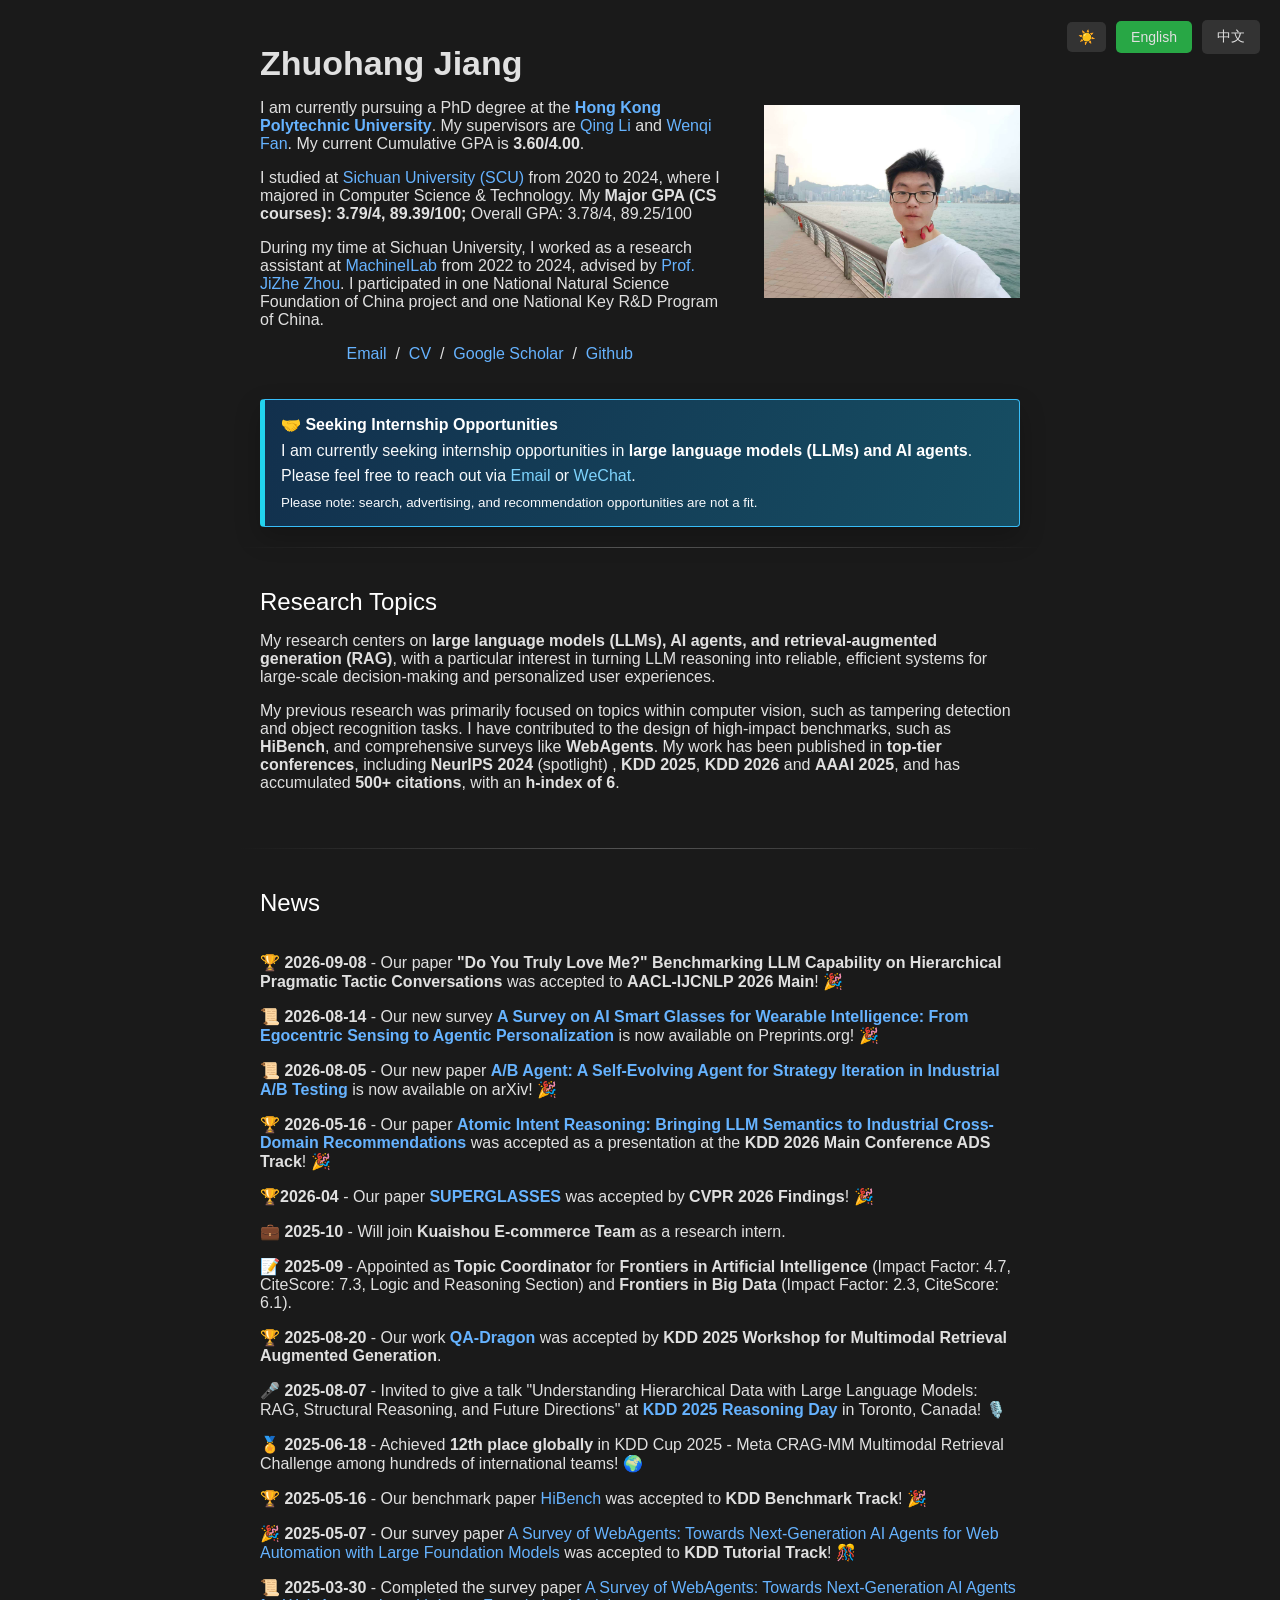
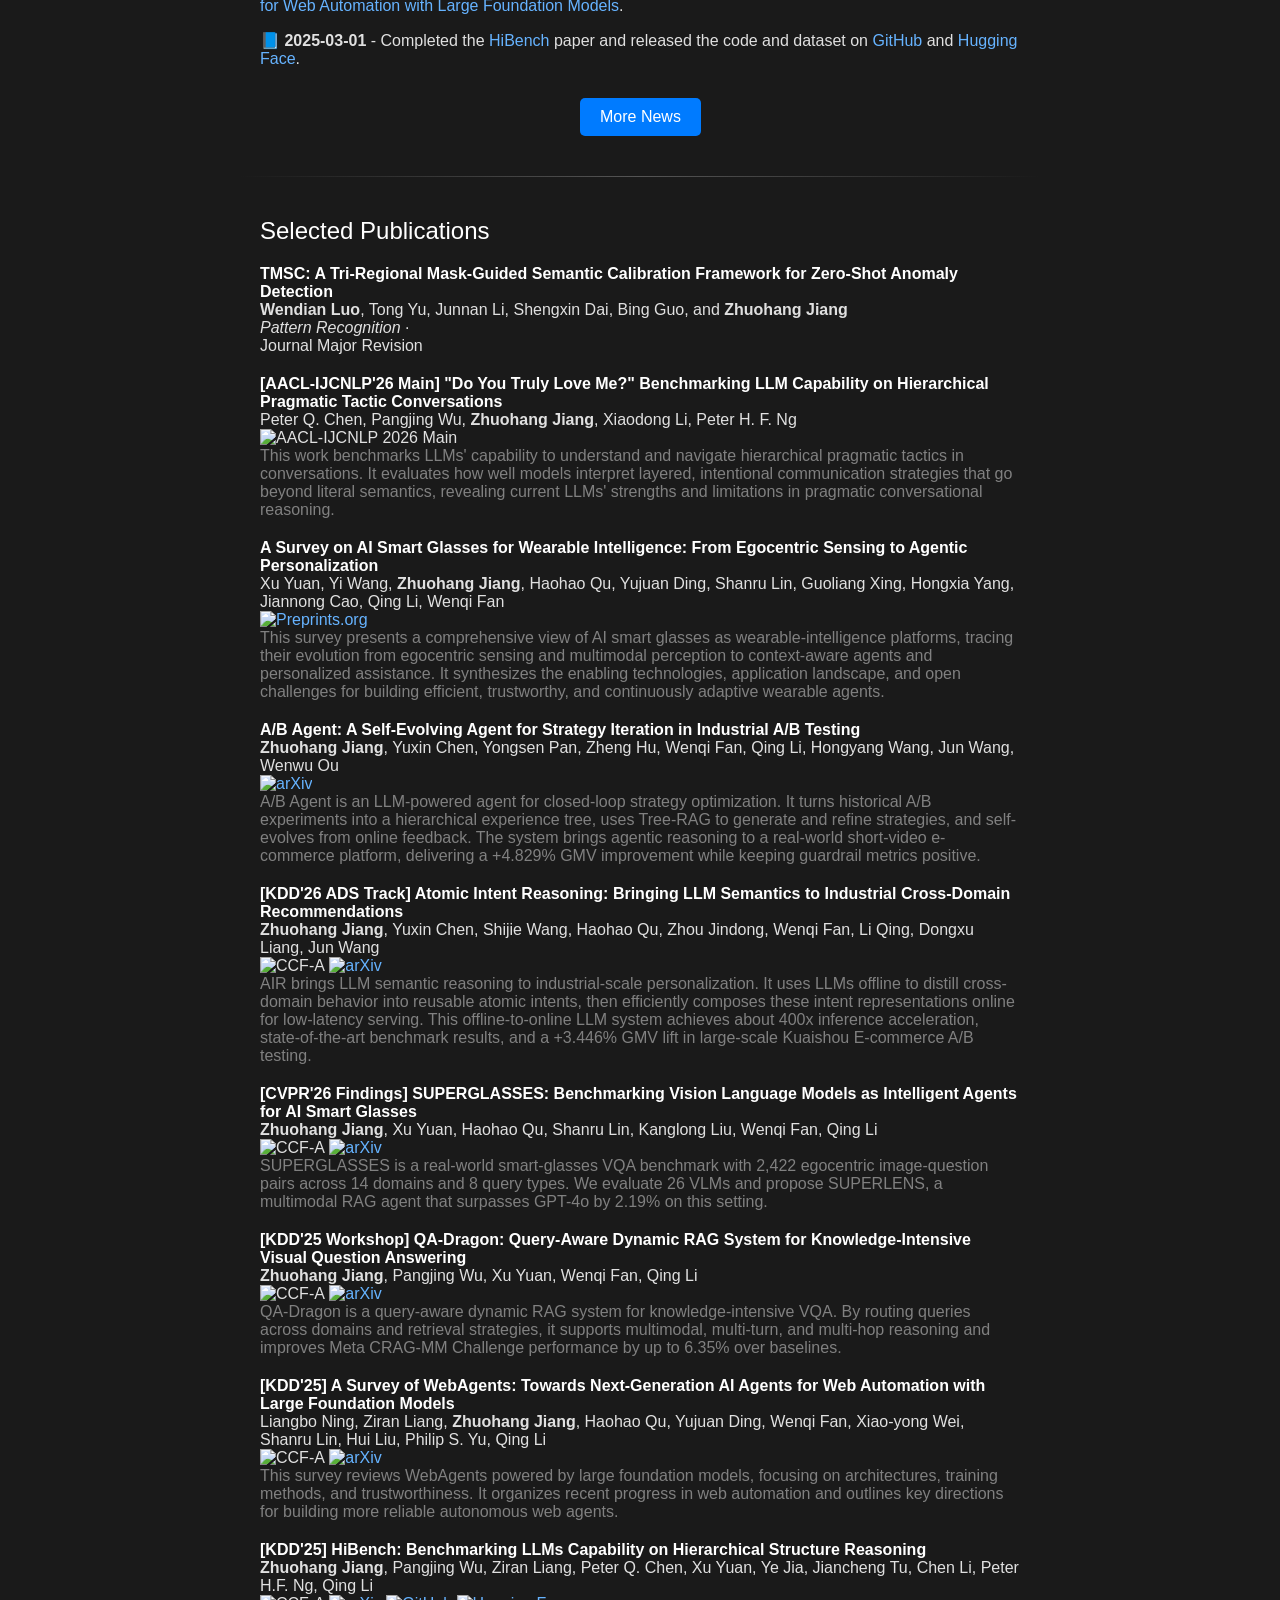
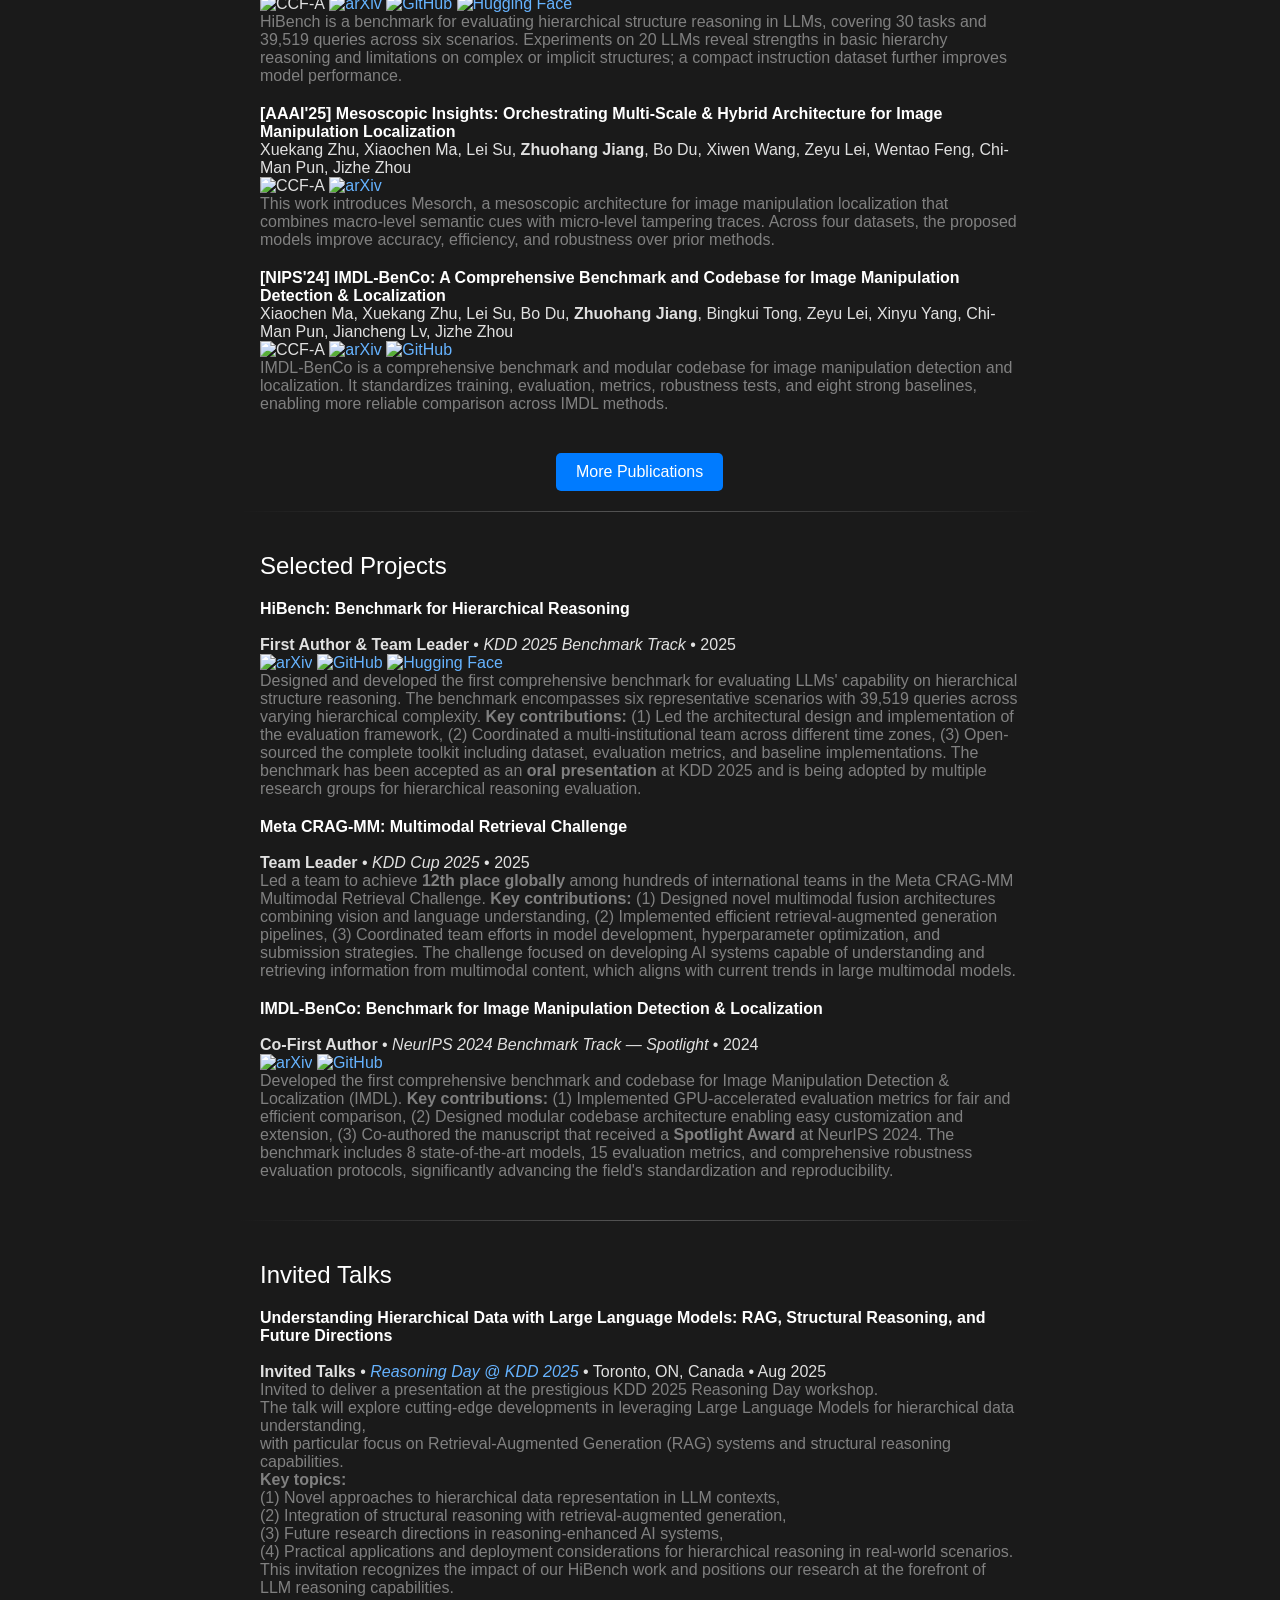
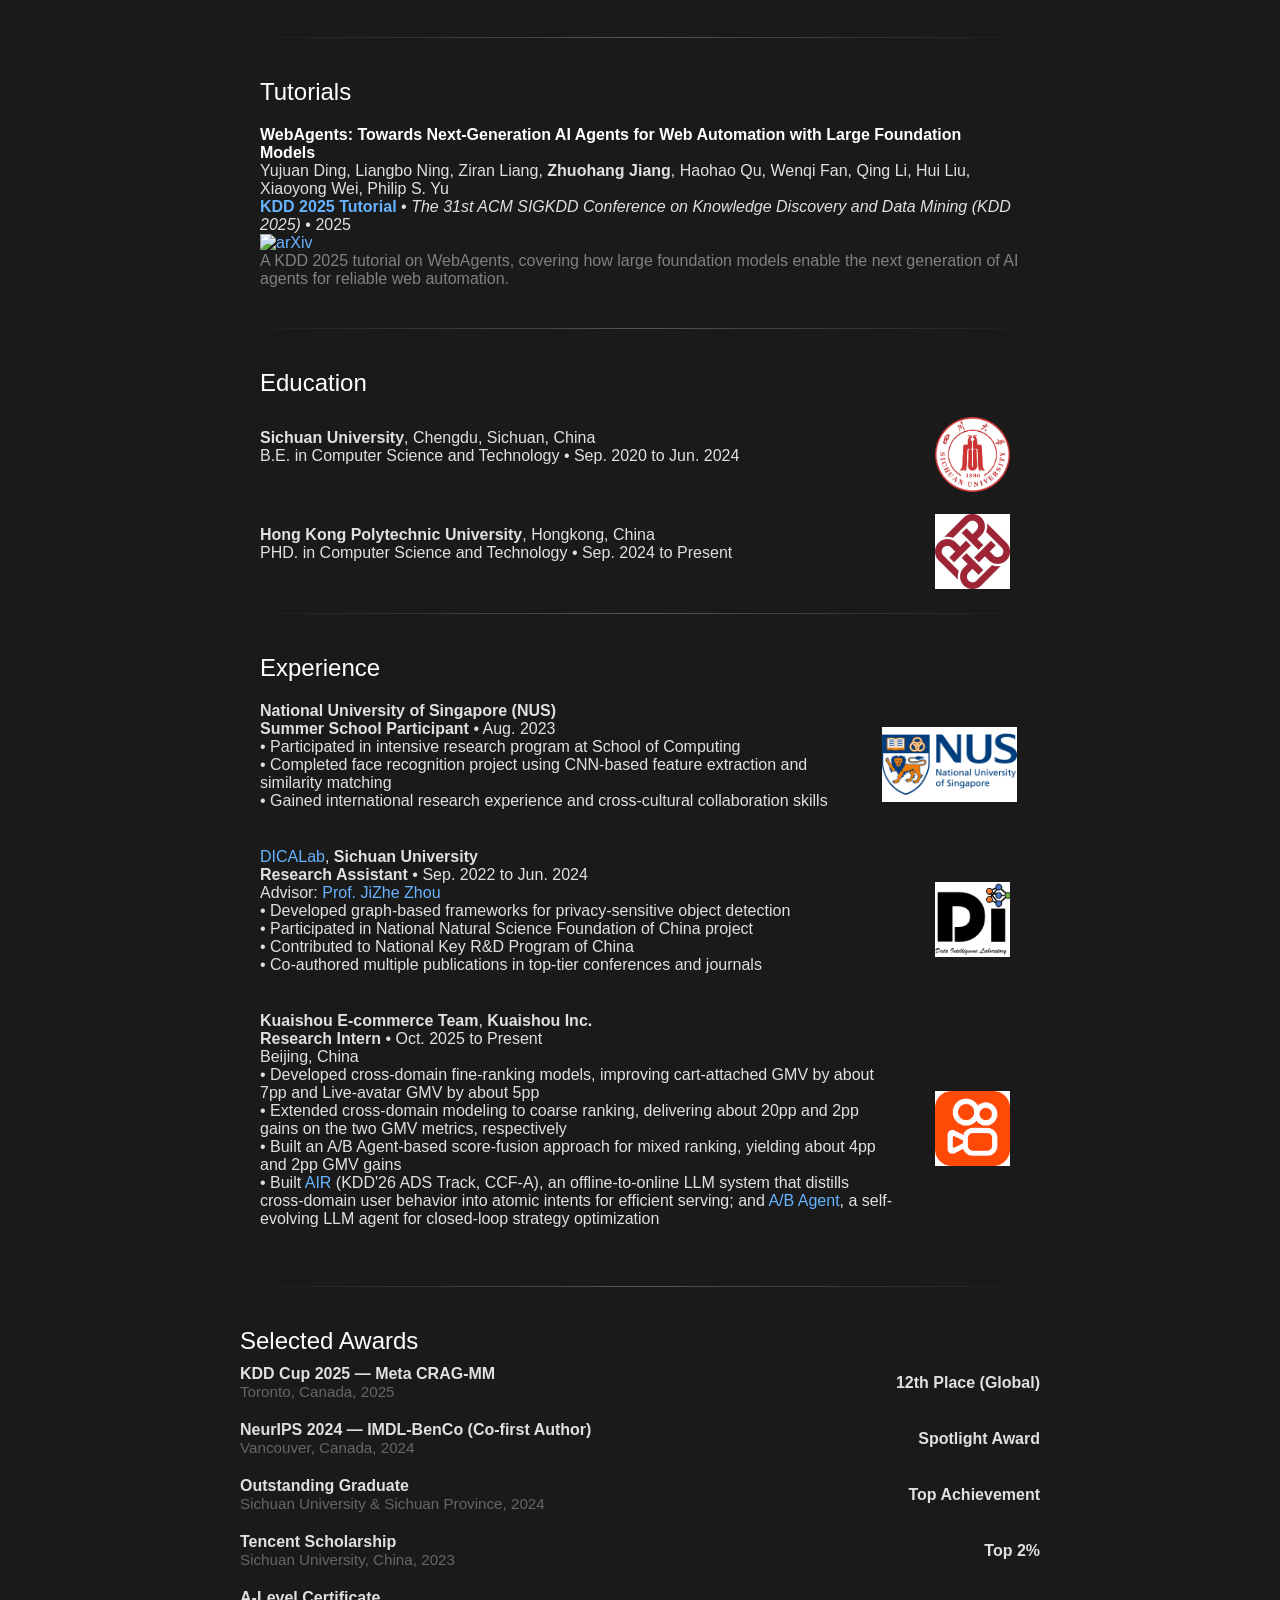
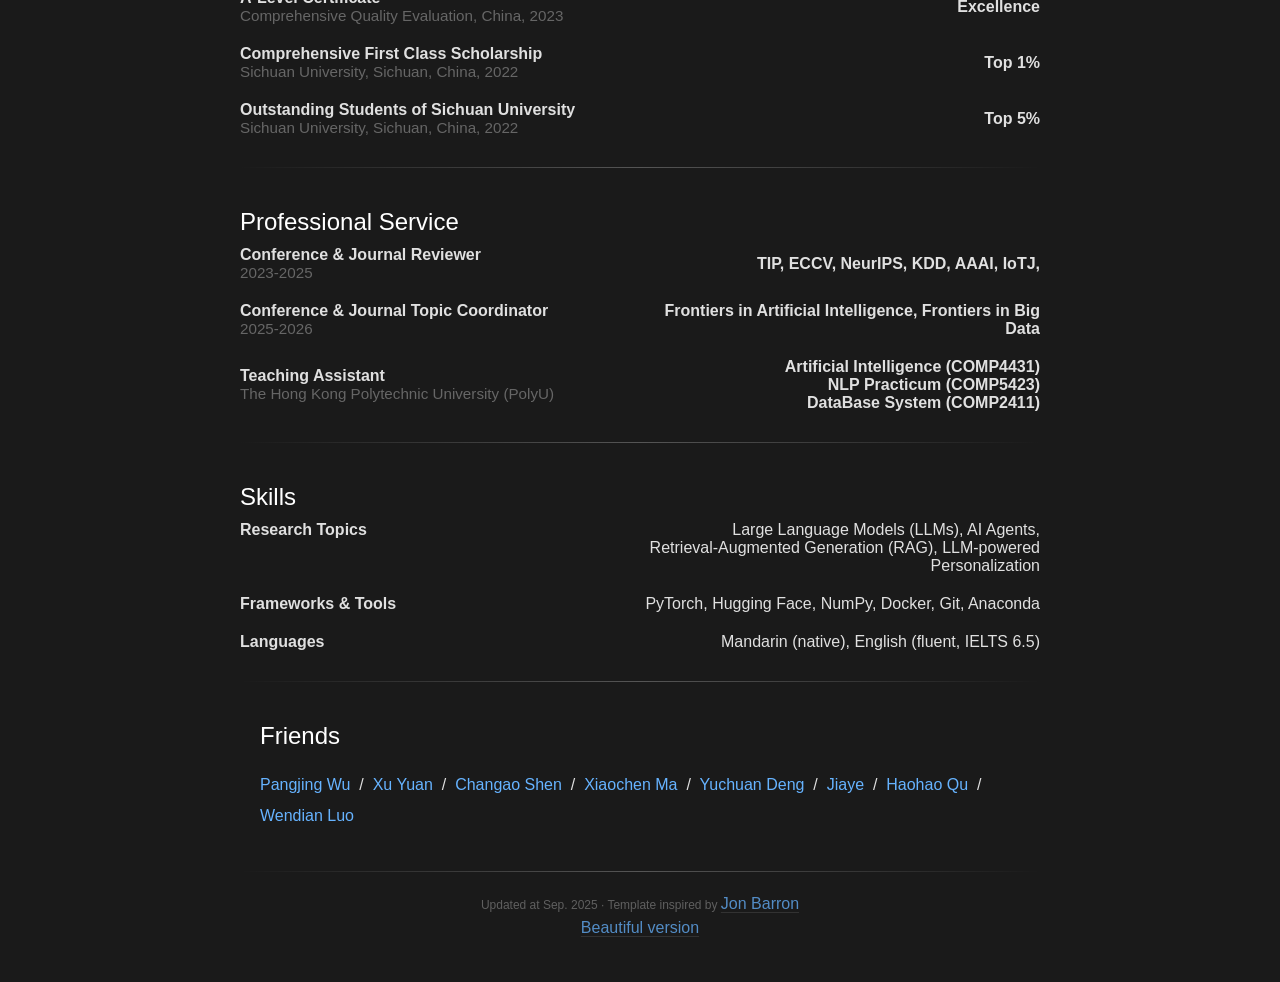
==== index.html @ 217a33b2 "feat: 添加论文信息及作者列表，更新个人展示内容" ====
<!DOCTYPE HTML>
<html lang="en">

<head>
  <meta http-equiv="Content-Type" content="text/html; charset=UTF-8">

  <title>Zhuohang Jiang</title>

  <meta name="author" content="Zhuohang Jiang">
  <meta name="viewport" content="width=device-width, initial-scale=1">

  <link rel="stylesheet" type="text/css" href="stylesheet.css">
  <link rel="icon"
    href="data:image/svg+xml,<svg xmlns=%22http://www.w3.org/2000/svg%22 viewBox=%220 0 100 100%22><text y=%22.9em%22 font-size=%2290%22>🌐</text></svg>">
  <link rel="stylesheet" href="https://cdnjs.cloudflare.com/ajax/libs/animate.css/4.1.1/animate.min.css" />
  <link rel="stylesheet" href="magic/dist/magic.css">
  <link rel="stylesheet" href="hover.css">
  <script src="https://cdnjs.cloudflare.com/ajax/libs/wow/1.1.2/wow.min.js"></script>
  <style>
    .aligned-table {
      width: 100% !important;
      table-layout: fixed !important;
      margin-bottom: 10px !important;
    }

    .aligned-table td:first-child {
      width: 60% !important;
      text-align: left !important;
    }

    .aligned-table td:last-child {
      width: 40% !important;
      text-align: right !important;
    }

    /* 确保Award和Professional Service章节的右侧内容完美对齐 */
    table[style*="table-layout: fixed"] td:last-child {
      text-align: right !important;
      padding-right: 0 !important;
    }

    table[style*="table-layout: fixed"] td:first-child {
      text-align: left !important;
      padding-left: 0 !important;
    }

    /* 语言切换按钮样式 */
    .language-toggle {
      position: fixed;
      top: 20px;
      right: 20px;
      z-index: 1000;
      display: flex;
      align-items: center;
      gap: 10px;
    }

    .lang-btn {
      padding: 8px 15px;
      background-color: #007BFF;
      color: white;
      border: none;
      border-radius: 5px;
      cursor: pointer;
      font-size: 14px;
      transition: all 0.3s ease;
    }

    .lang-btn:hover {
      background-color: #0056b3;
      transform: translateY(-2px);
    }

    .lang-btn.active {
      background-color: #28a745;
    }

    #theme-toggle {
      width: 39px;
      min-width: 39px;
      padding: 8px 0;
      text-align: center;
      line-height: 1;
    }

    /* 深色模式样式 */
    .dark-mode {
      background-color: #1a1a1a !important;
      color: #e0e0e0 !important;
    }

    .dark-mode table {
      background-color: #1a1a1a !important;
      color: #e0e0e0 !important;
    }

    .dark-mode td {
      background-color: #1a1a1a !important;
      color: #e0e0e0 !important;
    }

    .dark-mode heading {
      color: #ffffff !important;
    }

    .dark-mode papertitle {
      color: #ffffff !important;
    }

    .dark-mode a {
      color: #66b3ff !important;
    }

    .dark-mode a:hover {
      color: #99ccff !important;
    }

    .dark-mode hr {
      background: linear-gradient(to right, transparent, #555, transparent) !important;
    }

    .dark-mode .lang-btn {
      background-color: #333 !important;
      color: #e0e0e0 !important;
    }

    .dark-mode .lang-btn:hover {
      background-color: #555 !important;
    }

    .dark-mode .lang-btn.active {
      background-color: #28a745 !important;
    }

    .internship-callout-classic {
      margin: 0 20px 20px;
      padding: 12px 16px;
      border: 1px solid #79b8b2;
      border-left: 5px solid #2a8c82;
      border-radius: 4px;
      background: #eef8f7;
      color: #1f2937;
      line-height: 1.6;
    }

    .dark-mode .internship-callout-classic {
      border-color: #38bdf8;
      border-left-color: #22d3ee;
      background: linear-gradient(110deg, #12304d, #164e63) !important;
      color: #f8fafc !important;
      box-shadow: 0 10px 26px rgba(0, 0, 0, 0.22);
    }

    .dark-mode .internship-callout-classic strong {
      color: #ffffff !important;
    }

    .dark-mode .internship-callout-classic a {
      color: #7dd3fc !important;
    }

    .copy-toast {
      position: fixed;
      left: 50%;
      bottom: max(24px, env(safe-area-inset-bottom));
      z-index: 9999;
      padding: 10px 16px;
      border-radius: 999px;
      background: rgba(15, 23, 42, 0.94);
      color: #ffffff;
      box-shadow: 0 12px 30px rgba(0, 0, 0, 0.24);
      font-size: 14px;
      font-weight: 700;
      opacity: 0;
      pointer-events: none;
      transform: translate(-50%, 12px);
      transition: opacity 180ms ease, transform 180ms ease;
    }

    .copy-toast.is-visible {
      opacity: 1;
      transform: translate(-50%, 0);
    }

    /* 模式切换动画 */
    body {
      transition: background-color 0.5s ease, color 0.5s ease;
    }

    /* 隐藏/显示语言内容 */
    .lang-content {
      display: block;
    }

    .lang-content.hidden {
      display: none;
    }

    .inline-lang-content {
      display: inline;
    }

    .inline-lang-content.hidden {
      display: none;
    }

    /* 确保表格行元素的语言切换正常工作 */
    tr.lang-content {
      display: table-row;
    }

    tr.lang-content.hidden {
      display: none;
    }

    .site-footnote {
      margin: 18px auto 34px;
      color: #777;
      font-size: 12px;
      line-height: 1.5;
      text-align: center;
      opacity: 0.75;
    }

    .site-footnote a {
      color: inherit;
      text-decoration: underline;
      text-decoration-color: rgba(119, 119, 119, 0.35);
      text-underline-offset: 3px;
    }

    .more-news,
    .more-publications {
      overflow: hidden;
      opacity: 0;
      transform: translateY(-10px) scale(0.985);
      transition:
        max-height 520ms cubic-bezier(0.2, 0.8, 0.2, 1),
        opacity 360ms ease,
        transform 520ms cubic-bezier(0.2, 0.8, 0.2, 1);
      will-change: max-height, opacity, transform;
    }

    .more-news.is-expanded,
    .more-publications.is-expanded {
      opacity: 1;
      transform: translateY(0) scale(1);
    }

    .back-to-top {
      position: fixed;
      bottom: 26px;
      z-index: 1000;
      width: 42px;
      height: 42px;
      border: 1px solid rgba(0, 123, 255, 0.24);
      border-radius: 50%;
      background: rgba(255, 255, 255, 0.92);
      color: #007BFF;
      box-shadow: 0 8px 22px rgba(0, 0, 0, 0.12);
      cursor: pointer;
      font-size: 18px;
      font-weight: 700;
      opacity: 0;
      pointer-events: none;
      transform: translateY(10px);
      transition: opacity 220ms ease, transform 220ms ease, background-color 220ms ease;
    }

    .back-to-top {
      right: 22px;
    }

    .back-to-top.visible {
      opacity: 1;
      pointer-events: auto;
      transform: translateY(0);
    }

    .back-to-top:hover {
      background: #007BFF;
      color: white;
      transform: translateY(-2px);
    }

    .dark-mode .back-to-top {
      background: rgba(51, 51, 51, 0.92);
      color: #99ccff;
      border-color: rgba(153, 204, 255, 0.28);
    }

    @media (max-width: 720px) {
      .back-to-top {
        width: 38px;
        height: 38px;
        bottom: 18px;
      }

      .back-to-top {
        right: 12px;
      }
    }
  </style>
</head>

<body>
  <!-- 语言切换按钮 -->
  <div class="language-toggle">
    <button class="lang-btn active" onclick="switchLanguage('en')" id="en-btn">English</button>
    <button class="lang-btn" onclick="switchLanguage('zh')" id="zh-btn">中文</button>
  </div>

  <table
    style="width:100%;max-width:800px;border:0px;border-spacing:0px;border-collapse:separate;margin-right:auto;margin-left:auto;">
    <tbody>
      <tr style="padding:0px">
        <td style="padding:0px">
          <table
            style="width:100%;border:0px;border-spacing:0px;border-collapse:separate;margin-right:auto;margin-left:auto;">
            <tbody>
              <tr style="padding:0px">
                <td style="padding:2.5%;width:63%;vertical-align:middle">
                  <p style="text-align:center">
                  <div class="wow animate__animated animate__fadeInDown" style="font-size: 2.5em; font-weight: bold;">
                    <name>
                      <span class="lang-content lang-en">Zhuohang Jiang</span>
                      <span class="lang-content lang-zh hidden">蒋卓航</span>
                    </name>
                  </div>

                  </p>
                  <div>
                    <!-- 英文版本 -->
                    <div class="lang-content lang-en">
                      <p>I am currently pursuing a PhD degree at the <strong> <a href="https://www.polyu.edu.hk/">Hong
                            Kong Polytechnic University</a></strong>. My supervisors are <a
                          href="https://scholar.google.cz/citations?user=D1LEg-YAAAAJ&hl=zh-CN">Qing Li</a>
                        and <a href="https://scholar.google.cz/citations?user=SQ9UbHIAAAAJ&hl=zh-CN&oi=ao">Wenqi
                          Fan</a>.
                        My current Cumulative GPA is <strong>3.60/4.00</strong>.
                      </p>
                      <p>I studied at <a href="https://www.scu.edu.cn">Sichuan University (SCU)</a> from 2020 to 2024,
                        where I majored in Computer Science & Technology. My
                        <strong> Major GPA (CS courses):
                          3.79/4, 89.39/100;</strong>
                        Overall GPA: 3.78/4, 89.25/100
                      </p>
                      <p>
                        During my time at Sichuan University, I worked as a research assistant at
                        <a href="http://www.machineilab.org/">MachineILab</a>
                        from 2022 to 2024, advised by
                        <a href="https://scholar.google.com/citations?user=-cNWmJMAAAAJ&hl=zh-CN">Prof. JiZhe Zhou</a>.
                        I participated in one National Natural Science Foundation of China project and one National Key
                        R&D
                        Program of China.
                      </p>
                    </div>

                    <!-- 中文版本 -->
                    <div class="lang-content lang-zh hidden">
                      <p>我目前在<strong><a href="https://www.polyu.edu.hk/">香港理工大学</a></strong>攻读博士学位。我的导师是<a
                          href="https://scholar.google.cz/citations?user=D1LEg-YAAAAJ&hl=zh-CN">李青教授</a>
                        和<a href="https://scholar.google.cz/citations?user=SQ9UbHIAAAAJ&hl=zh-CN&oi=ao">范文琦教授</a>。
                        我目前的累计GPA是<strong>3.60/4.00</strong>。
                      </p>
                      <p>我于2020年至2024年在<a href="https://www.scu.edu.cn">四川大学</a>就读，主修计算机科学与技术专业。我的
                        <strong>专业GPA（计算机课程）：3.79/4，89.39/100；</strong>
                        综合GPA：3.78/4，89.25/100
                      </p>
                      <p>
                        在四川大学期间，我于2022年至2024年在
                        <a href="http://www.machineilab.org/">MachineILab</a>
                        担任研究助理，导师是
                        <a href="https://scholar.google.com/citations?user=-cNWmJMAAAAJ&hl=zh-CN">周吉喆教授</a>。
                        我参与了一项国家自然科学基金项目和一项国家重点研发计划项目。
                      </p>
                    </div>
                  </div>

                  <p style="text-align:center">
                    <a href="#" data-copy-value="zhuohang.jiang@connect.polyu.hk" data-copy-kind="email" title="Copy email address">Email</a> &nbsp/&nbsp
                    <span class="lang-content inline-lang-content lang-en"><a
                        href="data/ZhuohangJiang-CV.pdf">CV</a></span>
                    <span class="lang-content inline-lang-content lang-zh hidden"><a
                        href="data/ZhuohangJiang-CV-CN.pdf">简历</a></span> &nbsp/&nbsp
                    <a href="https://scholar.google.cz/citations?hl=zh-CN&user=h3vEhrgAAAAJ">Google Scholar</a>
                    &nbsp/&nbsp
                    <a href="https://github.com/jzzzzh">Github</a>&nbsp
                  </p>
                </td>
                <td style="padding:2.5%;width:40%;max-width:40%">
                  <a href="images/zhuohang.jpg"><img style="width:100%;max-width:100%" alt="profile photo"
                      src="images/zhuohang.jpg" class="hoverZoomLink"></a>
                </td>
              </tr>
            </tbody>
          </table>

          <div class="internship-callout-classic">
            <div class="lang-content lang-en">
              <strong>🤝 Seeking Internship Opportunities</strong><br>
              I am currently seeking internship opportunities in <strong>large language models (LLMs) and AI agents</strong>.
              Please feel free to reach out via <a href="#" data-copy-value="zhuohang.jiang@connect.polyu.hk" data-copy-kind="email" title="Copy email address">Email</a> or
              <a href="#" data-copy-value="zhuohangjiang" data-copy-kind="wechat" title="Copy WeChat ID: zhuohangjiang">WeChat</a>.<br>
              <small>Please note: search, advertising, and recommendation opportunities are not a fit.</small>
            </div>
            <div class="lang-content lang-zh hidden">
              <strong>🤝 实习机会</strong><br>
              我目前正在寻找<strong>大语言模型（LLM）与 AI Agent 方向</strong>的实习机会，欢迎通过<a href="#" data-copy-value="zhuohang.jiang@connect.polyu.hk" data-copy-kind="email" title="复制邮箱">邮件</a>或<a href="#" data-copy-value="zhuohangjiang" data-copy-kind="wechat" title="复制微信号：zhuohangjiang">微信</a>联系交流。
              <br><small>注：搜广推方向请勿联系。</small>
            </div>
          </div>

          <hr
            style="border: 0; height: 1px; background: linear-gradient(to right, transparent, #ccc, transparent); width: 100%; margin: 20px 0;">

          <table
            style="width:100%;border:0px;border-spacing:0px;border-collapse:separate;margin-right:auto;margin-left:auto;">
            <tbody>
              <tr>
                <td style="padding:20px;width:100%;vertical-align:middle">
                  <heading>
                    <span class="lang-content lang-en">Research Topics</span>
                    <span class="lang-content lang-zh hidden">研究方向</span>
                  </heading>
                  <!-- 英文版本 -->
                  <div class="lang-content lang-en">
                    <p>
                      My research centers on <strong>large language models (LLMs), AI agents, and retrieval-augmented
                        generation (RAG)</strong>, with a particular interest in turning LLM reasoning into reliable,
                      efficient systems for large-scale decision-making and personalized user experiences.
                    </p>
                    <p>
                      My previous research was primarily focused on topics within computer vision, such as tampering
                      detection and object recognition tasks. I have contributed to the design of high-impact
                      benchmarks,
                      such as <strong>HiBench</strong>, and comprehensive surveys like <strong>WebAgents</strong>.
                      My work has been published in <strong>top-tier conferences</strong>, including
                      <strong>NeurIPS 2024</strong> (spotlight) , <strong>KDD 2025</strong>, <strong>KDD 2026</strong> and <strong>AAAI 2025</strong>, and has accumulated
                      <strong>500+ citations</strong>, with an <strong>h-index of 6</strong>.
                    </p>
                  </div>
                  <!-- 中文版本 -->
                  <div class="lang-content lang-zh hidden">
                    <p>
                      我的研究兴趣主要集中在<strong>大语言模型（LLMs）、AI 智能体和检索增强生成（RAG）</strong>，尤其关注如何将
                      大模型推理能力转化为可靠、高效的系统，用于大规模决策与个性化用户体验。
                    </p>
                    <p>
                      我之前的研究主要集中在计算机视觉领域，如图像篡改检测和目标识别任务。我为高影响力基准测试的设计做出了贡献，
                      如<strong>HiBench</strong>，以及综合性调研如<strong>WebAgents</strong>。
                      我的工作发表在<strong>顶级会议</strong>上，包括<strong>NeurIPS 2024</strong>（spotlight）, <strong>KDD 2025</strong>, <strong>KDD 2026</strong>和<strong>AAAI 2025</strong>，
                      累计获得<strong>500+引用</strong>，<strong>h指数为6</strong>。
                    </p>
                  </div>
                </td>
              </tr>
            </tbody>
          </table>
          <hr
            style="border: 0; height: 1px; background: linear-gradient(to right, transparent, #ccc, transparent); width: 100%; margin: 20px 0;">

          <table width="100%" align="center" border="0" cellspacing="0" cellpadding="20">
            <tbody>
              <tr>
                <td>
                  <heading>
                    <span class="lang-content lang-en">News</span>
                    <span class="lang-content lang-zh hidden">新闻动态</span>
                  </heading>
                </td>
              </tr>
            </tbody>
          </table>
          <table
            style="width:100%;border:0px;border-spacing:0px;border-collapse:separate;margin-right:auto;margin-left:auto;">
            <tbody>
              <tr>
                <td style="padding:0px 20px 20px 20px;width:100%;vertical-align:middle">
                  <!-- 英文版本 -->
                  <div class="lang-content lang-en">
                    <div>
                      <div>
                        <p> <strong>🏆 2026-09-08</strong> - Our paper <strong>"Do You Truly Love Me?" Benchmarking LLM Capability on Hierarchical Pragmatic Tactic Conversations</strong> was accepted to <strong>AACL-IJCNLP 2026 Main</strong>! 🎉</p>
                      </div>
                      <div>
                        <p> <strong>📜 2026-08-14</strong> - Our new survey <strong><a href="https://www.preprints.org/manuscript/202608.0648">A Survey on AI Smart Glasses for Wearable Intelligence: From Egocentric Sensing to Agentic Personalization</a></strong> is now available on Preprints.org! 🎉</p>
                      </div>
                      <div>
                        <p> <strong>📜 2026-08-05</strong> - Our new paper <strong><a href="https://arxiv.org/abs/2608.04625">A/B Agent: A Self-Evolving Agent for Strategy Iteration in Industrial A/B Testing</a></strong> is now available on arXiv! 🎉</p>
                      </div>
                      <div>
                        <p> <strong>🏆 2026-05-16</strong> - Our paper <strong><a href="https://arxiv.org/pdf/2606.10357">Atomic Intent Reasoning: Bringing LLM Semantics to Industrial Cross-Domain Recommendations</a></strong> was accepted as a presentation at the <strong>KDD 2026 Main Conference ADS Track</strong>! 🎉</p>
                      </div>
                      <div>
                        <p> <strong>🏆2026-04</strong> - Our paper <strong><a href="https://arxiv.org/pdf/2602.22683">SUPERGLASSES</a></strong> was accepted by <strong>CVPR 2026 Findings</strong>! 🎉</p>
                      </div>
                      <div>
                        <p> <strong>💼 2025-10</strong> - Will join <strong>Kuaishou E-commerce Team</strong> as a
                          research intern.</p>
                      </div>
                      <div>
                        <p> <strong>📝 2025-09</strong> - Appointed as <strong>Topic Coordinator</strong> for
                          <strong>Frontiers in Artificial Intelligence</strong> (Impact Factor: 4.7, CiteScore: 7.3,
                          Logic and Reasoning Section) and <strong>Frontiers in Big Data</strong> (Impact Factor: 2.3,
                          CiteScore: 6.1).
                        </p>
                      </div>
                      <p> <strong>🏆 2025-08-20</strong> - Our work <strong><a
                            href="https://arxiv.org/abs/2508.05197">QA-Dragon</a></strong> was accepted by <strong>KDD
                          2025 Workshop for Multimodal Retrieval Augmented Generation</strong>.</p>
                    </div>
                    <div>
                      <p> <strong>🎤 2025-08-07</strong> - Invited to give a talk "Understanding Hierarchical Data with
                        Large Language Models: RAG, Structural Reasoning, and Future Directions" at <strong><a
                            href="https://ai-reasoning.github.io/">KDD 2025 Reasoning Day</a></strong> in Toronto,
                        Canada! 🎙️</p>
                    </div>
                    <div>
                      <p> <strong>🏅 2025-06-18</strong> - Achieved <strong>12th place globally</strong> in KDD Cup 2025
                        -
                        Meta CRAG-MM Multimodal Retrieval Challenge among hundreds of international teams! 🌍</p>
                    </div>
                    <div>
                      <p> <strong>🏆 2025-05-16</strong> - Our benchmark paper <a
                          href="https://arxiv.org/abs/2503.00912">HiBench</a> was accepted to <strong>KDD Benchmark
                          Track</strong>! 🎉</p>
                    </div>
                    <div>
                      <p> <strong>🎉 2025-05-07</strong> - Our survey paper <a href="https://arxiv.org/abs/2503.23350">A
                          Survey
                          of WebAgents: Towards Next-Generation AI Agents for Web Automation with Large Foundation
                          Models</a> was accepted to <strong>KDD Tutorial Track</strong>! 🎊</p>
                    </div>
                    <div>
                      <p> <strong>📜 2025-03-30</strong> - Completed the survey paper <a
                          href="https://arxiv.org/abs/2503.23350">A Survey of WebAgents: Towards Next-Generation AI
                          Agents
                          for Web Automation with Large Foundation Models</a>.</p>
                    </div>
                    <div>
                      <p> <strong>📘 2025-03-01</strong> - Completed the <a
                          href="https://arxiv.org/abs/2503.00912">HiBench</a> paper and released the code and dataset on
                        <a href="https://github.com/jzzzzh/HiBench">GitHub</a> and
                        <a href="https://huggingface.co/datasets/zhuohang/HiBench">Hugging Face</a>.
                      </p>
                    </div>

                    <!-- 剩余的新闻默认隐藏 -->

                    <div class="more-news">

                      <p> <strong>🌟 2025-01-15</strong> - <a
                          href="https://ojs.aaai.org/index.php/AAAI/article/view/33198">Mesoscopic Insights:
                          Orchestrating
                          Multi-Scale & Hybrid Architecture for Image Manipulation Localization</a> was published in
                        AAAI
                        2025.</p>

                      <p> <strong>🏆 2024-12-01</strong> - <a href="https://arxiv.org/abs/2406.10580">IMDL-BenCo </a>was
                        published in NeurIPS 2024 Benchmark Tracks and received a Spotlight award.</p>

                      <p> <strong>🎓 2024-09-01</strong> - Beginning my pursuit of a PhD degree in Hong Kong PolyU.</p>

                      <p> <strong>🎓 2024-06-26</strong> - Got <strong>Outstanding Graduate Award</strong> from Sichuan
                        University and Sichuan Province! 🎉</p>

                      <p> <strong>🎓 2024-06-26</strong> - Graduated from Sichuan University with a bachelor's degree.
                      </p>

                      <p> <strong>🛠️ 2024-06-12</strong> - Completed the co-work project <a
                          href="https://github.com/scu-zjz/IMDLBenCo"> IMDLBenCo</a> and finished a paper
                        <a href="https://arxiv.org/abs/2406.10580"><strong>IMDL-BenCo: A Comprehensive Benchmark and
                            Codebase for Image Manipulation Detection & Localization</strong></a>
                      </p>

                      <p> <strong>🔍 2024-05-24</strong> - Finished a paper <a
                          href="https://arxiv.org/abs/2406.12736"><strong>Beyond
                            Visual Appearances: Privacy-sensitive Objects Identification via Hybrid Graph
                            Reasoning</strong></a> </p <p> <strong>📚 2023-08-01</strong> - Participated in <strong>NUS
                        Summer School</strong> research
                      program at National University of Singapore, completed face recognition project! 🇸🇬</p>
                    </div>
                  </div>

                  <!-- 中文版本 -->
                  <div class="lang-content lang-zh hidden">
                    <div>
                      <p> <strong>🏆 2026-09-08</strong> - 我们的论文<strong>《"Do You Truly Love Me?" Benchmarking LLM Capability on Hierarchical Pragmatic Tactic Conversations》</strong>被<strong>AACL-IJCNLP 2026 主会</strong>接收！🎉</p>
                      <p> <strong>📜 2026-08-14</strong> - 我们的新调研论文<strong><a href="https://www.preprints.org/manuscript/202608.0648">A Survey on AI Smart Glasses for Wearable Intelligence: From Egocentric Sensing to Agentic Personalization</a></strong>已发布于 Preprints.org！🎉</p>
                      <p> <strong>📜 2026-08-05</strong> - 我们的新论文<strong><a href="https://arxiv.org/abs/2608.04625">A/B Agent：面向工业 A/B 测试策略迭代的自进化智能体</a></strong>已发布于 arXiv！🎉</p>
                      <p> <strong>🏆 2026-05-16</strong> - 我们的论文<strong><a href="https://arxiv.org/pdf/2606.10357">Atomic Intent Reasoning: Bringing LLM Semantics to Industrial Cross-Domain Recommendations</a></strong>被<strong>KDD 2026主会ADS Track</strong>接收为报告论文！🎉</p>
                      <p> <strong>🏆 2026-04</strong> - 我们的论文<strong><a href="https://arxiv.org/abs/2602.22683">SUPERGLASSES</a></strong>被<strong>CVPR 2026 Findings</strong>接收！🎉</p>
                      <p> <strong>💼 2024-10-01</strong> - 即将前往<strong>快手电商团队</strong>实习，开启新的实践之旅！</p>
                      <p> <strong>📝 2024-09-15</strong> - 担任 <strong>Frontiers in Artificial
                          Intelligence</strong>（影响因子：4.7，CiteScore：7.3，Logic and Reasoning专栏）与 <strong>Frontiers in Big
                          Data</strong>（影响因子：2.3，CiteScore：6.1）期刊的<strong>Topic Coordinator</strong>。</p>
                      <p> <strong>🏆 2025-08-20</strong> - 我们的工作 <strong><a
                            href="https://arxiv.org/abs/2508.05197">QA-Dragon</a></strong> 被<strong>KDD
                          2025多模态检索增强生成研讨会</strong>接收。</p>
                    </div>
                    <div>
                      <p> <strong>🎤 2025-08-07</strong> - 受邀在加拿大多伦多<strong><a
                            href="https://ai-reasoning.github.io/">KDD 2025推理日</a></strong>做题为"用大语言模型理解层次化数据：RAG、结构推理与未来方向"的报告！🎙️</p>
                    </div>
                    <div>
                      <p> <strong>🏅 2025-06-18</strong> - 在KDD Cup 2025 - Meta
                        CRAG-MM多模态检索挑战赛中，在数百个国际团队中取得<strong>全球第12名</strong>的成绩！🌍</p>
                    </div>
                    <div>
                      <p> <strong>🏆 2025-05-16</strong> - 我们的基准测试论文<a
                          href="https://arxiv.org/abs/2503.00912">HiBench</a>被<strong>KDD基准测试赛道</strong>接收！🎉</p>
                    </div>
                    <div>
                      <p> <strong>🎉 2025-05-07</strong> - 我们的调研论文<a
                          href="https://arxiv.org/abs/2503.23350">网络智能体调研：基于大型基础模型的下一代网络自动化AI智能体</a>被<strong>KDD教程赛道</strong>接收！🎊
                      </p>
                    </div>
                    <div>
                      <p> <strong>📜 2025-03-30</strong> - 完成调研论文<a
                          href="https://arxiv.org/abs/2503.23350">网络智能体调研：基于大型基础模型的下一代网络自动化AI智能体</a>。</p>
                    </div>
                    <div>
                      <p> <strong>📘 2025-03-01</strong> - 完成<a href="https://arxiv.org/abs/2503.00912">HiBench</a>论文，并在
                        <a href="https://github.com/jzzzzh/HiBench">GitHub</a>和
                        <a href="https://huggingface.co/datasets/zhuohang/HiBench">Hugging Face</a>上发布代码和数据集。
                      </p>
                    </div>

                    <!-- 剩余的新闻默认隐藏 -->

                    <div class="more-news">

                      <p> <strong>🌟 2025-01-15</strong> - <a
                          href="https://ojs.aaai.org/index.php/AAAI/article/view/33198">中观洞察：面向图像操作定位的多尺度混合架构编排</a>在AAAI
                        2025上发表。</p>

                      <p> <strong>🏆 2024-12-01</strong> - <a
                          href="https://arxiv.org/abs/2406.10580">IMDL-BenCo</a>在NeurIPS 2024基准测试赛道发表并获得Spotlight奖。</p>

                      <p> <strong>🎓 2024-09-01</strong> - 开始在香港理工大学攻读博士学位。</p>

                      <p> <strong>🎓 2024-06-26</strong> - 获得四川大学和四川省<strong>优秀毕业生</strong>称号！🎉</p>

                      <p> <strong>🎓 2024-06-26</strong> - 从四川大学获得学士学位。</p>

                      <p> <strong>🛠️ 2024-06-12</strong> - 完成合作项目<a
                          href="https://github.com/scu-zjz/IMDLBenCo">IMDLBenCo</a>并完成论文
                        <a href="https://arxiv.org/abs/2406.10580"><strong>IMDL-BenCo：图像操作检测与定位的综合基准测试和代码库</strong></a>
                      </p>

                      <p> <strong>🔍 2024-05-24</strong> - 完成论文<a
                          href="https://arxiv.org/abs/2406.12736"><strong>超越视觉外观：基于混合图推理的隐私敏感对象识别</strong></a></p>
                      <p> <strong>📚 2023-08-01</strong> - 参加新加坡国立大学<strong>暑期学校</strong>研究项目，完成人脸识别项目！🇸🇬</p>
                    </div>
                  </div>

                  <div style="text-align: center; margin-top: 20px;">
                    <button id="expand-btn" onclick="showMoreNews()" class="hvr-grow"
                      style="padding: 10px 20px; font-size: 16px; background-color: #007BFF; color: white; border: none; border-radius: 5px; cursor: pointer;">
                      <span class="lang-content lang-en">More News</span>
                      <span class="lang-content lang-zh hidden">更多新闻</span>
                    </button>
                  </div>
                  </div>
                </td>
              </tr>
            </tbody>
          </table>
          <hr
            style="border: 0; height: 1px; background: linear-gradient(to right, transparent, #ccc, transparent); width: 100%; margin: 20px 0;">

          <table
            style="width:100%;border:0px;border-spacing:0px;border-collapse:separate;margin-right:auto;margin-left:auto;">
            <tbody>
              <tr>
                <td style="padding:20px;width:100%;vertical-align:middle">
                  <heading>
                    <span class="lang-content lang-en">Selected Publications</span>
                    <span class="lang-content lang-zh hidden">主要论文发表</span>
                  </heading>
                </td>
              </tr>
            </tbody>
          </table>
          <table
            style="width:100%;border:0px;border-spacing:0px;border-collapse:separate;margin-right:auto;margin-left:auto;">
            <tbody>
              <tr>
                <td style="padding:0px 20px 20px 20px;width:100%;vertical-align:middle">
                  <papertitle>TMSC: A Tri-Regional Mask-Guided Semantic Calibration Framework for Zero-Shot Anomaly Detection</papertitle>
                  <br>
                  <b>Wendian Luo</b>, Tong Yu, Junnan Li, Shengxin Dai, Bing Guo, and <b>Zhuohang Jiang</b>
                  <br>
                  <em>Pattern Recognition</em> · <span class="lang-content lang-en">Journal Major Revision</span><span class="lang-content lang-zh hidden">期刊大修</span>
                </td>
              </tr>
            </tbody>
          </table>
          <table
            style="width:100%;border:0px;border-spacing:0px;border-collapse:separate;margin-right:auto;margin-left:auto;">
            <tbody>
              <tr>
                <td style="padding:0px 20px 20px 20px;width:100%;vertical-align:middle">
                  <papertitle>[AACL-IJCNLP'26 Main] "Do You Truly Love Me?" Benchmarking LLM Capability on Hierarchical
                    Pragmatic Tactic Conversations</papertitle>
                  <br>
                  Peter Q. Chen, Pangjing Wu, <b>Zhuohang Jiang</b>, Xiaodong Li, Peter H. F. Ng
                  <br>
                  <img src="https://img.shields.io/badge/AACL_IJCNLP-2026_Main-9467bd?style=flat-square" alt="AACL-IJCNLP 2026 Main">
                  <br>
                  <font color='gray'>
                    This work benchmarks LLMs' capability to understand and navigate hierarchical pragmatic tactics in
                    conversations. It evaluates how well models interpret layered, intentional communication strategies
                    that go beyond literal semantics, revealing current LLMs' strengths and limitations in pragmatic
                    conversational reasoning.
                  </font>
                </td>
              </tr>
            </tbody>
          </table>
          <table
            style="width:100%;border:0px;border-spacing:0px;border-collapse:separate;margin-right:auto;margin-left:auto;">
            <tbody>
              <tr>
                <td style="padding:0px 20px 20px 20px;width:100%;vertical-align:middle">
                  <papertitle>A Survey on AI Smart Glasses for Wearable Intelligence: From Egocentric Sensing to Agentic Personalization</papertitle>
                  <br>
                  Xu Yuan, Yi Wang, <b>Zhuohang Jiang</b>, Haohao Qu, Yujuan Ding, Shanru Lin, Guoliang Xing, Hongxia Yang, Jiannong Cao, Qing Li, Wenqi Fan
                  <br>
                  <a href="https://www.preprints.org/manuscript/202608.0648"><img
                    src="https://img.shields.io/badge/Preprints-202608.0648-2f6f8f?style=flat-square" alt="Preprints.org"></a>
                  <br>
                  <font color='gray'>
                    This survey presents a comprehensive view of AI smart glasses as wearable-intelligence platforms,
                    tracing their evolution from egocentric sensing and multimodal perception to context-aware agents
                    and personalized assistance. It synthesizes the enabling technologies, application landscape, and
                    open challenges for building efficient, trustworthy, and continuously adaptive wearable agents.
                  </font>
                </td>
              </tr>
            </tbody>
          </table>
          <table
            style="width:100%;border:0px;border-spacing:0px;border-collapse:separate;margin-right:auto;margin-left:auto;">
            <tbody>
              <tr>
                <td style="padding:0px 20px 20px 20px;width:100%;vertical-align:middle">
                  <papertitle>A/B Agent: A Self-Evolving Agent for Strategy Iteration in Industrial A/B Testing</papertitle>
                  <br>
                  <b>Zhuohang Jiang</b>, Yuxin Chen, Yongsen Pan, Zheng Hu, Wenqi Fan, Qing Li, Hongyang Wang, Jun Wang, Wenwu Ou
                  <br>
                  <a href="https://arxiv.org/abs/2608.04625"><img
                    src="https://img.shields.io/badge/arXiv-2608.04625-b31b1b?style=flat-square" alt="arXiv"></a>
                  <br>
                  <font color='gray'>
                    A/B Agent is an LLM-powered agent for closed-loop strategy optimization. It turns historical A/B
                    experiments into a hierarchical experience tree, uses Tree-RAG to generate and refine strategies,
                    and self-evolves from online feedback. The system brings agentic reasoning to a real-world
                    short-video e-commerce platform, delivering a +4.829% GMV improvement while keeping guardrail
                    metrics positive.
                  </font>
                </td>
              </tr>
            </tbody>
          </table>
          <table
            style="width:100%;border:0px;border-spacing:0px;border-collapse:separate;margin-right:auto;margin-left:auto;">
            <tbody>
              <tr>
                <td style="padding:0px 20px 20px 20px;width:100%;vertical-align:middle">
                  <papertitle>[KDD'26 ADS Track] Atomic Intent Reasoning: Bringing LLM Semantics to Industrial Cross-Domain Recommendations</papertitle>
                  <br>
                  <b>Zhuohang Jiang</b>, Yuxin Chen, Shijie Wang, Haohao Qu, Zhou Jindong, Wenqi Fan, Li Qing, Dongxu Liang, Jun Wang
                  <br>
                  <img src="https://img.shields.io/badge/CCF_A-KDD-1f77b4?style=flat-square" alt="CCF-A">
                  <a href="https://arxiv.org/pdf/2606.10357"><img
                    src="https://img.shields.io/badge/arXiv-2606.10357-b31b1b?style=flat-square" alt="arXiv"></a>
                  <br>
                  <font color='gray'>
                    AIR brings LLM semantic reasoning to industrial-scale personalization. It uses LLMs offline to
                    distill cross-domain behavior into reusable atomic intents, then efficiently composes these intent
                    representations online for low-latency serving. This offline-to-online LLM system achieves about
                    400x inference acceleration, state-of-the-art benchmark results, and a +3.446% GMV lift in
                    large-scale Kuaishou E-commerce A/B testing.
                  </font>
                </td>
              </tr>
            </tbody>
          </table>
          <table
            style="width:100%;border:0px;border-spacing:0px;border-collapse:separate;margin-right:auto;margin-left:auto;">
            <tbody>
              <tr>
                <td style="padding:0px 20px 20px 20px;width:100%;vertical-align:middle">
                  <papertitle>[CVPR'26 Findings] SUPERGLASSES: Benchmarking Vision Language Models as Intelligent Agents for AI Smart Glasses</papertitle>
                  <br>
                  <b>Zhuohang Jiang</b>, Xu Yuan, Haohao Qu, Shanru Lin, Kanglong Liu, Wenqi Fan, Qing Li
                  <br>
                  <img src="https://img.shields.io/badge/CCF_A-CVPR-1f77b4?style=flat-square" alt="CCF-A">
                  <a href="https://arxiv.org/abs/2602.22683"><img
                      src="https://img.shields.io/badge/arXiv-2602.22683-b31b1b?style=flat-square" alt="arXiv"></a>
                  <br>
                  <font color='gray'>
                    SUPERGLASSES is a real-world smart-glasses VQA benchmark with 2,422 egocentric image-question pairs
                    across 14 domains and 8 query types. We evaluate 26 VLMs and propose SUPERLENS, a multimodal RAG
                    agent that surpasses GPT-4o by 2.19% on this setting.
                  </font>
                </td>
              </tr>
            </tbody>
          </table>
          <table
            style="width:100%;border:0px;border-spacing:0px;border-collapse:separate;margin-right:auto;margin-left:auto;">
            <tbody>
              <tr>
                <td style="padding:0px 20px 20px 20px;width:100%;vertical-align:middle">
                  <papertitle>[KDD'25 Workshop] QA‑Dragon: Query‑Aware Dynamic RAG System for Knowledge‑Intensive Visual
                    Question Answering</papertitle>
                  <br>
                  <b>Zhuohang Jiang</b>, Pangjing Wu, Xu Yuan, Wenqi Fan, Qing Li
                  <br>
                  <img src="https://img.shields.io/badge/CCF_A-KDD-1f77b4?style=flat-square" alt="CCF-A">
                  <a href="https://arxiv.org/abs/2508.05197"><img
                      src="https://img.shields.io/badge/arXiv-2508.05197-b31b1b?style=flat-square" alt="arXiv"></a>
                  <br>
                  <font color='gray'>
                    QA-Dragon is a query-aware dynamic RAG system for knowledge-intensive VQA. By routing queries across
                    domains and retrieval strategies, it supports multimodal, multi-turn, and multi-hop reasoning and
                    improves Meta CRAG-MM Challenge performance by up to 6.35% over baselines.
                  </font>
                </td>
              </tr>
            </tbody>
          </table>
          <table
            style="width:100%;border:0px;border-spacing:0px;border-collapse:separate;margin-right:auto;margin-left:auto;">
            <tbody>
              <tr>
                <td style="padding:0px 20px 20px 20px;width:100%;vertical-align:middle">
                  <papertitle>[KDD'25] A Survey of WebAgents: Towards Next-Generation AI Agents for Web Automation with
                    Large
                    Foundation Models</papertitle>
                  <br>
                  Liangbo Ning, Ziran Liang, <b>Zhuohang Jiang</b>, Haohao Qu, Yujuan Ding, Wenqi Fan, Xiao-yong Wei,
                  Shanru Lin, Hui Liu, Philip S. Yu, Qing Li
                  <br>
                  <img src="https://img.shields.io/badge/CCF_A-KDD-1f77b4?style=flat-square" alt="CCF-A">
                  <a href="https://arxiv.org/abs/2503.23350"><img
                      src="https://img.shields.io/badge/arXiv-2503.23350-b31b1b?style=flat-square" alt="arXiv"></a>
                  <br>
                  <font color='gray'>
                    This survey reviews WebAgents powered by large foundation models, focusing on architectures,
                    training methods, and trustworthiness. It organizes recent progress in web automation and outlines
                    key directions for building more reliable autonomous web agents.
                  </font>
                </td>
              </tr>
            </tbody>
          </table>
          <table
            style="width:100%;border:0px;border-spacing:0px;border-collapse:separate;margin-right:auto;margin-left:auto;">
            <tbody>
              <tr>
                <td style="padding:0px 20px 20px 20px;width:100%;vertical-align:middle">
                  <papertitle>[KDD'25] HiBench: Benchmarking LLMs Capability on Hierarchical Structure Reasoning
                  </papertitle>

                  <br>
                  <b>Zhuohang Jiang</b>, Pangjing Wu, Ziran Liang, Peter Q. Chen, Xu Yuan, Ye Jia, Jiancheng Tu,
                  Chen
                  Li, Peter H.F. Ng, Qing Li
                  <br>
                  <img src="https://img.shields.io/badge/CCF_A-KDD-1f77b4?style=flat-square" alt="CCF-A">
                  <a href="https://arxiv.org/abs/2503.00912"><img
                      src="https://img.shields.io/badge/arXiv-2503.00912-b31b1b?style=flat-square" alt="arXiv"></a>
                  <a href="https://github.com/jzzzzh/HiBench"><img
                      src="https://img.shields.io/badge/GitHub-HiBench-181717?style=flat-square&logo=github"
                      alt="GitHub"></a>
                  <a href="https://huggingface.co/datasets/zhuohang/HiBench"><img
                      src="https://img.shields.io/badge/Hugging%20Face-Dataset-yellow?style=flat-square&logo=huggingface"
                      alt="Hugging Face"></a>
                  <br>
                  <font color='gray'>
                    HiBench is a benchmark for evaluating hierarchical structure reasoning in LLMs, covering 30 tasks
                    and 39,519 queries across six scenarios. Experiments on 20 LLMs reveal strengths in basic hierarchy
                    reasoning and limitations on complex or implicit structures; a compact instruction dataset further
                    improves model performance.
                  </font>
                </td>
              </tr>
            </tbody>
          </table>
          <table
            style="width:100%;border:0px;border-spacing:0px;border-collapse:separate;margin-right:auto;margin-left:auto;">
            <tbody>
              <tr>
                <td style="padding:0px 20px 20px 20px;width:100%;vertical-align:middle">
                  <papertitle>[AAAI'25] Mesoscopic Insights: Orchestrating Multi-Scale & Hybrid Architecture for Image
                    Manipulation Localization</papertitle>
                  <br>
                  Xuekang Zhu, Xiaochen Ma, Lei Su, <b>Zhuohang Jiang</b>, Bo Du, Xiwen Wang, Zeyu Lei, Wentao Feng,
                  Chi-Man Pun, Jizhe Zhou
                  <br>
                  <img src="https://img.shields.io/badge/CCF_A-AAAI-1f77b4?style=flat-square" alt="CCF-A">
                  <a href="https://arxiv.org/abs/2412.13753"><img
                      src="https://img.shields.io/badge/arXiv-2412.13753-b31b1b?style=flat-square" alt="arXiv"></a>
                  <br>
                  <font color='gray'>
                    This work introduces Mesorch, a mesoscopic architecture for image manipulation localization that
                    combines macro-level semantic cues with micro-level tampering traces. Across four datasets, the
                    proposed models improve accuracy, efficiency, and robustness over prior methods.
                  </font>
                </td>
              </tr>
            </tbody>
          </table>
          <table
            style="width:100%;border:0px;border-spacing:0px;border-collapse:separate;margin-right:auto;margin-left:auto;">
            <tbody>
              <tr>
                <td style="padding:0px 20px 20px 20px;width:100%;vertical-align:middle">
                  <!-- <a href="under-review.html" id="AutoCost"> -->

                  <papertitle>[NIPS'24] IMDL-BenCo: A Comprehensive Benchmark and Codebase for Image Manipulation
                    Detection &
                    Localization</papertitle>
                  <br>
                  Xiaochen Ma, Xuekang Zhu, Lei Su, Bo Du, <b>Zhuohang Jiang</b>, Bingkui Tong, Zeyu Lei, Xinyu
                  Yang,
                  Chi-Man Pun, Jiancheng Lv, Jizhe Zhou
                  <br>
                  <img src="https://img.shields.io/badge/CCF_A-NIPS-1f77b4?style=flat-square" alt="CCF-A">
                  <a href="https://arxiv.org/abs/2406.10580"><img
                      src="https://img.shields.io/badge/arXiv-2406.10580-b31b1b?style=flat-square" alt="arXiv"></a>
                  <a href="https://github.com/scu-zjz/IMDLBenCo"><img
                      src="https://img.shields.io/badge/GitHub-IMDL--BenCo-181717?style=flat-square&logo=github"
                      alt="GitHub"></a>
                  <br>
                  <font color='gray'>
                    IMDL-BenCo is a comprehensive benchmark and modular codebase for image manipulation detection and
                    localization. It standardizes training, evaluation, metrics, robustness tests, and eight strong
                    baselines, enabling more reliable comparison across IMDL methods.
                  </font>
                </td>
              </tr>
            </tbody>
          </table>







          <div class="more-publications" style="display: none;">
            <!-- Remaining publications go here -->
          <table
            style="width:100%;border:0px;border-spacing:0px;border-collapse:separate;margin-right:auto;margin-left:auto;">
            <tbody>
              <tr>
                <td style="padding:0px 20px 20px 20px;width:100%;vertical-align:middle">
                  <!-- <a href="under-review.html" id="AutoCost"> -->

                  <papertitle>Beyond Visual Appearances: Privacy-sensitive Objects Identification via Hybrid Graph
                    Reasoning</papertitle>
                  <br>
                  <b>Zhuohang Jiang</b>, Bingkui Tong, Xia Du, Ahmed Alhammadi, Jizhe Zhou
                  <br>
                  <a href="https://arxiv.org/abs/2406.12736"><img
                      src="https://img.shields.io/badge/arXiv-2406.12736-b31b1b?style=flat-square" alt="arXiv"></a>
                  <br>
                  <font color='gray'>
                    PrivacyGuard formulates privacy-sensitive object identification as a visual reasoning problem over
                    structured scene context. It builds heterogeneous scene graphs, balances privacy classes with
                    contextual perturbation, and reasons over hybrid graph paths to capture subtle context changes.
                  </font>
                </td>
              </tr>
            </tbody>
          </table>
            <table
              style="width:100%;border:0px;border-spacing:0px;border-collapse:separate;margin-right:auto;margin-left:auto;">
              <tbody>
                <tr>
                  <td style="padding:0px 20px 20px 20px;width:100%;vertical-align:middle">
                    <!-- <a href="under-review.html" id="AutoCost"> -->

                    <papertitle>[ICONIP'23] TPTGAN: Two-Path Transformer-Based Generative Adversarial Network Using
                      Joint Magnitude Masking and Complex Spectral Mapping for Speech Enhancement</papertitle>
                    <br>
                    Zhaoyi Liu, <b>Zhuohang Jiang</b>, Wendian Luo, Zhuoyao Fan, Haoda Di, Yufan Long, Haizhou Wang
                    <br>
                    <img src="https://img.shields.io/badge/CCF_C-ICONIP-ff7f0e?style=flat-square" alt="CCF-C">
                    <a href="https://link.springer.com/chapter/10.1007/978-981-99-8138-0_5"><img
                        src="https://img.shields.io/badge/Paper-springer-2e8b57?style=flat-square" alt="Paper"></a>
                    <br>
                    <font color='gray'>
                      TPTGAN is a two-path Transformer-based metric GAN for speech enhancement in the time-frequency
                      domain. It jointly predicts magnitude masks and complex spectra to improve enhanced speech
                      quality.
                    </font>
                  </td>
                </tr>
              </tbody>
            </table>

            <table
              style="width:100%;border:0px;border-spacing:0px;border-collapse:separate;margin-right:auto;margin-left:auto;">
              <tbody>
                <tr>
                  <td style="padding:0px 20px 20px 20px;width:100%;vertical-align:middle">
                    <!-- <a href="under-review.html" id="AutoCost"> -->

                    <papertitle>IML-ViT: Benchmarking Image Manipulation Localization by Vision Transformer</papertitle>
                    <br>
                    Xiaochen Ma, Bo Du, <b>Zhuohang Jiang</b>, Ahmed Y. Al Hammadi, Jizhe Zhou
                    <br>
                    <a href="https://arxiv.org/abs/2307.14863"><img
                        src="https://img.shields.io/badge/arXiv-2307.14863-b31b1b?style=flat-square" alt="arXiv"></a>
                    <br>
                    <font color='gray'>
                      IML-ViT is a ViT-based benchmark model for image manipulation localization that combines
                      high-resolution inputs, multi-scale features, and manipulation-edge supervision. It outperforms
                      prior localization methods on five public datasets.
                    </font>
                  </td>
                </tr>
              </tbody>
            </table>


            <table
              style="width:100%;border:0px;border-spacing:0px;border-collapse:separate;margin-right:auto;margin-left:auto;">
              <tbody>
                <tr>
                  <td style="padding:0px 20px 20px 20px;width:100%;vertical-align:middle">
                    <!-- <a href="under-review.html" id="AutoCost"> -->

                    <papertitle>Perceptual MAE for Image Manipulation Localization: A High-level Vision Learner Focusing
                      on Low-level Features</papertitle>
                    <br>
                    Xiaochen Ma, <b>Zhuohang Jiang</b>, Xiong Xu, Chi-Man Pun, Jizhe Zhou
                    <br>
                    <a href="https://arxiv.org/abs/2310.06525"><img
                        src="https://img.shields.io/badge/arXiv-2310.06525-b31b1b?style=flat-square" alt="arXiv"></a>
                    <br>
                    <font color='gray'>
                      Perceptual MAE enhances masked autoencoders for image manipulation localization with
                      high-resolution inputs and perceptual supervision. The model combines high-level semantic
                      understanding with low-level tampering cues and achieves strong results on five datasets.
                    </font>
                  </td>
                </tr>
              </tbody>
            </table>
          </div>

          <div style="text-align: center; margin-top: 20px;">
            <button id="expand-publications-btn" onclick="togglePublications()" class="hvr-grow"
              style="padding: 10px 20px; font-size: 16px; background-color: #007BFF; color: white; border: none; border-radius: 5px; cursor: pointer;">
              <span class="lang-content lang-en">More Publications</span>
              <span class="lang-content lang-zh hidden">更多论文</span>
            </button>
          </div>
          </div>

          <script>
            function animateExpandable(element, expand, displayMode) {
              if (expand) {
                element.style.display = displayMode;
                element.style.maxHeight = '0px';
                element.classList.remove('is-expanded');
                requestAnimationFrame(() => {
                  element.style.maxHeight = `${element.scrollHeight}px`;
                  element.classList.add('is-expanded');
                });
                window.setTimeout(() => {
                  if (element.classList.contains('is-expanded')) {
                    element.style.maxHeight = 'none';
                  }
                }, 540);
              } else {
                element.style.maxHeight = `${element.scrollHeight}px`;
                element.offsetHeight;
                element.style.maxHeight = '0px';
                element.classList.remove('is-expanded');
                window.setTimeout(() => {
                  if (!element.classList.contains('is-expanded')) {
                    element.style.display = 'none';
                  }
                }, 540);
              }
            }

            function setupBackToTopButtons() {
              if (!document.querySelector('.back-to-top')) {
                const button = document.createElement('button');
                button.className = 'back-to-top';
                button.type = 'button';
                button.setAttribute('aria-label', 'Back to top');
                button.textContent = '↑';
                button.addEventListener('click', () => {
                  window.scrollTo({ top: 0, behavior: 'smooth' });
                });
                document.body.appendChild(button);
              }

              const updateButtons = () => {
                document.querySelectorAll('.back-to-top').forEach((button) => {
                  button.classList.toggle('visible', window.scrollY > 320);
                });
              };
              updateButtons();
              window.addEventListener('scroll', updateButtons, { passive: true });
            }

            function setupSectionSnapScroll() {
              if (window.matchMedia('(prefers-reduced-motion: reduce)').matches) return;

              const mainCell = document.querySelector('body > table > tbody > tr > td');
              if (!mainCell) return;

              const getSections = () => Array.from(mainCell.children)
                  .filter((element) => element.tagName === 'TABLE')
                  .filter((table, index) => index === 0 || table.querySelector('heading'))
                  .filter((table) => table.offsetParent !== null);

              const isTypingTarget = (element) => {
                if (!element) return false;
                const tagName = element.tagName;
                return element.isContentEditable || tagName === 'INPUT' || tagName === 'TEXTAREA' || tagName === 'SELECT';
              };

              const snapToSection = (direction) => {
                if (isSnapping) return;

                const sections = getSections();
                if (sections.length < 2) return;

                const currentY = window.scrollY;
                const threshold = 24;
                const nextSection = direction > 0
                  ? sections.find((section) => section.offsetTop > currentY + threshold)
                  : sections.slice().reverse().find((section) => section.offsetTop < currentY - threshold);

                if (!nextSection) return;

                isSnapping = true;
                nextSection.scrollIntoView({ behavior: 'smooth', block: 'start' });
                window.setTimeout(() => {
                  isSnapping = false;
                }, 720);
              };

              let isSnapping = false;
              window.addEventListener('keydown', (event) => {
                if (event.altKey || event.ctrlKey || event.metaKey || isTypingTarget(event.target)) return;

                const forwardKeys = ['ArrowDown', 'PageDown', ' '];
                const backwardKeys = ['ArrowUp', 'PageUp'];
                if (!forwardKeys.includes(event.key) && !backwardKeys.includes(event.key)) return;

                event.preventDefault();
                snapToSection(forwardKeys.includes(event.key) ? 1 : -1);
              });
            }

            function togglePublications() {
              var morePublications = document.querySelector('.more-publications');
              var button = document.getElementById('expand-publications-btn');
              const isExpanded = morePublications.classList.contains('is-expanded');
              if (!isExpanded) {
                animateExpandable(morePublications, true, 'block');
                button.classList.remove('hvr-grow');
                button.classList.add('hvr-shrink');
                const enText = button.querySelector('.lang-en');
                const zhText = button.querySelector('.lang-zh');
                if (enText) enText.textContent = 'Less Publications';
                if (zhText) zhText.textContent = '收起论文';
              } else {
                animateExpandable(morePublications, false);
                button.classList.remove('hvr-shrink');
                button.classList.add('hvr-grow');
                const enText = button.querySelector('.lang-en');
                const zhText = button.querySelector('.lang-zh');
                if (enText) enText.textContent = 'More Publications';
                if (zhText) zhText.textContent = '更多论文';
              }
            }
          </script>

          <hr
            style="border: 0; height: 1px; background: linear-gradient(to right, transparent, #ccc, transparent); width: 100%; margin: 20px 0;">

          <table width="100%" align="center" border="0" cellspacing="0" cellpadding="20">
            <tbody>
              <tr>
                <td style="padding:20px;width:100%;vertical-align:middle">
                  <heading>
                    <span class="lang-content lang-en">Selected Projects</span>
                    <span class="lang-content lang-zh hidden">主要项目</span>
                  </heading>
                </td>
              </tr>
            </tbody>
          </table>

          <table
            style="width:100%;border:0px;border-spacing:0px;border-collapse:separate;margin-right:auto;margin-left:auto;">
            <tbody>
              <tr>
                <td style="padding:0px 20px 20px 20px;width:100%;vertical-align:middle">
                  <papertitle>
                    <span class="lang-content lang-en">HiBench: Benchmark for Hierarchical Reasoning</span>
                    <span class="lang-content lang-zh hidden">HiBench：层次化推理基准</span>
                  </papertitle>
                  <br>
                  <strong>First Author & Team Leader</strong> • <em>KDD 2025 Benchmark Track</em> • 2025
                  <br>
                  <a href="https://arxiv.org/abs/2503.00912"><img
                      src="https://img.shields.io/badge/arXiv-2503.00912-b31b1b?style=flat-square" alt="arXiv"></a>
                  <a href="https://github.com/jzzzzh/HiBench"><img
                      src="https://img.shields.io/badge/GitHub-HiBench-181717?style=flat-square&logo=github"
                      alt="GitHub"></a>
                  <a href="https://huggingface.co/datasets/zhuohang/HiBench"><img
                      src="https://img.shields.io/badge/Hugging%20Face-Dataset-yellow?style=flat-square&logo=huggingface"
                      alt="Hugging Face"></a>
                  <br>
                  <!-- 英文版本 -->
                  <div class="lang-content lang-en">
                    <font color='gray'>
                      Designed and developed the first comprehensive benchmark for evaluating LLMs' capability on
                      hierarchical structure reasoning.
                      The benchmark encompasses six representative scenarios with 39,519 queries across varying
                      hierarchical complexity.
                      <strong>Key contributions:</strong> (1) Led the architectural design and implementation of the
                      evaluation framework,
                      (2) Coordinated a multi-institutional team across different time zones, (3) Open-sourced the
                      complete toolkit
                      including dataset, evaluation metrics, and baseline implementations. The benchmark has been
                      accepted
                      as an
                      <strong>oral presentation</strong> at KDD 2025 and is being adopted by multiple research groups
                      for
                      hierarchical reasoning evaluation.
                    </font>
                  </div>

                  <!-- 中文版本 -->
                  <div class="lang-content lang-zh hidden">
                    <font color='gray'>
                      设计并开发了首个用于评估大语言模型层次化结构推理能力的综合基准。
                      该基准涵盖6个代表性场景，包含39,519个不同层次复杂度的查询。
                      <strong>主要贡献：</strong> (1) 领导了评估框架的架构设计和实现，
                      (2) 协调了跨时区的多机构团队，(3) 开源了完整的工具包，
                      包括数据集、评估指标和基线实现。该基准已被KDD 2025接收为
                      <strong>口头报告</strong>，正被多个研究团队采用进行层次推理评估。
                    </font>
                  </div>
                </td>
              </tr>
            </tbody>
          </table>

          <table
            style="width:100%;border:0px;border-spacing:0px;border-collapse:separate;margin-right:auto;margin-left:auto;">
            <tbody>
              <tr>
                <td style="padding:0px 20px 20px 20px;width:100%;vertical-align:middle">
                  <papertitle>
                    <span class="lang-content lang-en">Meta CRAG-MM: Multimodal Retrieval Challenge</span>
                    <span class="lang-content lang-zh hidden">Meta CRAG-MM：多模态检索挑战</span>
                  </papertitle>
                  <br>
                  <strong>Team Leader</strong> • <em>KDD Cup 2025</em> • 2025
                  <br>
                  <!-- 英文版本 -->
                  <div class="lang-content lang-en">
                    <font color='gray'>
                      Led a team to achieve <strong>12th place globally</strong> among hundreds of international teams
                      in
                      the Meta CRAG-MM
                      Multimodal Retrieval Challenge. <strong>Key contributions:</strong> (1) Designed novel multimodal
                      fusion architectures
                      combining vision and language understanding, (2) Implemented efficient retrieval-augmented
                      generation pipelines,
                      (3) Coordinated team efforts in model development, hyperparameter optimization, and submission
                      strategies.
                      The challenge focused on developing AI systems capable of understanding and retrieving information
                      from
                      multimodal content, which aligns with current trends in large multimodal models.
                    </font>
                  </div>

                  <!-- 中文版本 -->
                  <div class="lang-content lang-zh hidden">
                    <font color='gray'>
                      领导团队在Meta CRAG-MM多模态检索挑战赛中，在数百个国际团队中取得<strong>全球第12名</strong>的成绩。
                      <strong>主要贡献：</strong> (1) 设计了结合视觉和语言理解的新颖多模态融合架构，
                      (2) 实现了高效的检索增强生成管道，
                      (3) 协调团队在模型开发、超参数优化和提交策略方面的努力。
                      该挑战专注于开发能够理解和检索多模态内容信息的AI系统，
                      这与大型多模态模型的当前趋势相符。
                    </font>
                  </div>
                </td>
              </tr>
            </tbody>
          </table>

          <table
            style="width:100%;border:0px;border-spacing:0px;border-collapse:separate;margin-right:auto;margin-left:auto;">
            <tbody>
              <tr>
                <td style="padding:0px 20px 20px 20px;width:100%;vertical-align:middle">
                  <papertitle>
                    <span class="lang-content lang-en">IMDL-BenCo: Benchmark for Image Manipulation Detection &
                      Localization</span>
                    <span class="lang-content lang-zh hidden">IMDL-BenCo：图像操作检测与定位基准</span>
                  </papertitle>
                  <br>
                  <strong>Co-First Author</strong> • <em>NeurIPS 2024 Benchmark Track — Spotlight</em> • 2024
                  <br>
                  <a href="https://arxiv.org/abs/2406.10580"><img
                      src="https://img.shields.io/badge/arXiv-2406.10580-b31b1b?style=flat-square" alt="arXiv"></a>
                  <a href="https://github.com/scu-zjz/IMDLBenCo"><img
                      src="https://img.shields.io/badge/GitHub-IMDLBenCo-181717?style=flat-square&logo=github"
                      alt="GitHub"></a>
                  <br>
                  <!-- 英文版本 -->
                  <div class="lang-content lang-en">
                    <font color='gray'>
                      Developed the first comprehensive benchmark and codebase for Image Manipulation Detection &
                      Localization (IMDL).
                      <strong>Key contributions:</strong> (1) Implemented GPU-accelerated evaluation metrics for fair
                      and
                      efficient comparison,
                      (2) Designed modular codebase architecture enabling easy customization and extension, (3)
                      Co-authored the manuscript
                      that received a <strong>Spotlight Award</strong> at NeurIPS 2024. The benchmark includes 8
                      state-of-the-art models,
                      15 evaluation metrics, and comprehensive robustness evaluation protocols, significantly advancing
                      the field's
                      standardization and reproducibility.
                    </font>
                  </div>

                  <!-- 中文版本 -->
                  <div class="lang-content lang-zh hidden">
                    <font color='gray'>
                      开发了首个用于图像操作检测与定位（IMDL）的综合基准和代码库。
                      <strong>主要贡献：</strong> (1) 实现了GPU加速的评估指标，实现公平高效的比较，
                      (2) 设计了模块化代码库架构，便于定制和扩展，(3)
                      合著了获得NeurIPS 2024 <strong>Spotlight奖</strong>的手稿。该基准包含8个最先进的模型、
                      15个评估指标和全面的鲁棒性评估协议，显著推进了该领域的
                      标准化和可重现性。
                    </font>
                  </div>
                </td>
              </tr>
            </tbody>
          </table>


          <hr
            style="border: 0; height: 1px; background: linear-gradient(to right, transparent, #ccc, transparent); width: 100%; margin: 20px 0;">

          <table width="100%" align="center" border="0" cellspacing="0" cellpadding="20">
            <tbody>
              <tr>
                <td style="padding:20px;width:100%;vertical-align:middle">
                  <heading>
                    <span class="lang-content lang-en">Invited Talks</span>
                    <span class="lang-content lang-zh hidden">特邀报告</span>
                  </heading>
                </td>
              </tr>
              <tr>
            </tbody>
          </table>

          <table
            style="width:100%;border:0px;border-spacing:0px;border-collapse:separate;margin-right:auto;margin-left:auto;">
            <tbody>
              <tr>
                <td style="padding:0px 20px 20px 20px;width:100%;vertical-align:middle">
                  <papertitle>
                    <span class="lang-content lang-en">Understanding Hierarchical Data with Large Language Models: RAG,
                      Structural Reasoning, and Future Directions</span>
                    <span class="lang-content lang-zh hidden">用大语言模型理解层次化数据：RAG、结构推理与未来方向</span>
                  </papertitle>
                  <br>
                  <strong>Invited Talks</strong> • <em><a href="https://ai-reasoning.github.io/">Reasoning Day @ KDD 2025</a></em> • Toronto, ON, Canada • Aug 2025
                  <br>
                  <!-- 英文版本 -->
                  <div class="lang-content lang-en">
                    <font color='gray'>
                      Invited to deliver a presentation at the prestigious KDD 2025 Reasoning Day workshop.<br>
                      The talk will explore cutting-edge developments in leveraging Large Language Models for
                      hierarchical
                      data understanding,<br>
                      with particular focus on Retrieval-Augmented Generation (RAG) systems and structural reasoning
                      capabilities.<br>
                      <strong>Key topics:</strong><br>
                      (1) Novel approaches to hierarchical data representation in LLM contexts,<br>
                      (2) Integration of structural reasoning with retrieval-augmented generation,<br>
                      (3) Future research directions in reasoning-enhanced AI systems,<br>
                      (4) Practical applications and deployment considerations for hierarchical reasoning in real-world
                      scenarios.<br>
                      This invitation recognizes the impact of our HiBench work and positions our research at the
                      forefront of LLM reasoning capabilities.
                    </font>
                  </div>

                  <!-- 中文版本 -->
                  <div class="lang-content lang-zh hidden">
                    <font color='gray'>
                      受邀在享有盛誉的KDD 2025推理日研讨会上发表演讲。<br>
                      该报告将探讨利用大语言模型进行层次化数据理解的前沿发展，<br>
                      特别关注检索增强生成（RAG）系统和结构推理能力。<br>
                      <strong>主要议题：</strong><br>
                      (1) 在LLM语境下层次化数据表示的新颖方法，<br>
                      (2) 结构推理与检索增强生成的集成，<br>
                      (3) 推理增强AI系统的未来研究方向，<br>
                      (4) 在现实场景中层次推理的实际应用和部署考虑。<br>
                      这一邀请认可了我们HiBench工作的影响力，并将我们的研究置于
                      LLM推理能力的前沿。
                    </font>
                  </div>
                </td>
              </tr>
            </tbody>
          </table>

          <hr
            style="border: 0; height: 1px; background: linear-gradient(to right, transparent, #ccc, transparent); width: 100%; margin: 20px 0;">

          <table width="100%" align="center" border="0" cellspacing="0" cellpadding="20">
            <tbody>
              <tr>
                <td style="padding:20px;width:100%;vertical-align:middle">
                  <heading>
                    <span class="lang-content lang-en">Tutorials</span>
                    <span class="lang-content lang-zh hidden">教程</span>
                  </heading>
                </td>
              </tr>
            </tbody>
          </table>

          <table
            style="width:100%;border:0px;border-spacing:0px;border-collapse:separate;margin-right:auto;margin-left:auto;">
            <tbody>
              <tr>
                <td style="padding:0px 20px 20px 20px;width:100%;vertical-align:middle">
                  <papertitle>WebAgents: Towards Next-Generation AI Agents for Web Automation with Large Foundation Models</papertitle>
                  <br>
                  Yujuan Ding, Liangbo Ning, Ziran Liang, <b>Zhuohang Jiang</b>, Haohao Qu, Wenqi Fan, Qing Li, Hui Liu, Xiaoyong Wei, Philip S. Yu
                  <br>
                  <strong><a href="https://biglemon-ning.github.io/WebAgents/">KDD 2025 Tutorial</a></strong> &bull; <em>The 31st ACM SIGKDD Conference on Knowledge Discovery and Data Mining (KDD 2025)</em> &bull; 2025
                  <br>
                  <a href="https://arxiv.org/abs/2503.23350"><img
                      src="https://img.shields.io/badge/arXiv-2503.23350-b31b1b?style=flat-square" alt="arXiv"></a>
                  <br>
                  <div class="lang-content lang-en">
                    <font color='gray'>
                      A KDD 2025 tutorial on WebAgents, covering how large foundation models enable the next generation
                      of AI agents for reliable web automation.
                    </font>
                  </div>
                  <div class="lang-content lang-zh hidden">
                    <font color='gray'>
                      KDD 2025 教程，介绍大型基础模型如何赋能面向网页自动化的下一代 AI 智能体。
                    </font>
                  </div>
                </td>
              </tr>
            </tbody>
          </table>

          <hr
            style="border: 0; height: 1px; background: linear-gradient(to right, transparent, #ccc, transparent); width: 100%; margin: 20px 0;">

          <table width="100%" align="center" border="0" cellspacing="0" cellpadding="20">
            <tbody>
              <tr>
                <td style="padding:20px;width:100%;vertical-align:middle">
                  <heading>
                    <span class="lang-content lang-en">Education</span>
                    <span class="lang-content lang-zh hidden">教育背景</span>
                  </heading>
                </td>
              </tr>
              <tr>
            </tbody>
          </table>

          <!-- 英文版本 -->
          <div class="lang-content lang-en">
            <table
              style="width:100%;border:0px;border-spacing:0px;border-collapse:separate;margin-right:auto;margin-left:auto;">
              <tbody>
                <tr>
                  <td style="padding:0px 20px 20px 20px;width:75%;vertical-align:middle">
                    <b>Sichuan University</b>, Chengdu, Sichuan, China
                    <br>
                    B.E. in Computer Science and Technology • Sep. 2020 to Jun. 2024
                    </br>
                  </td>
                  <td style="padding:0px 20px 0px 20px;width:10%;vertical-align:middle"><img
                      src="images/SichuanUniversityLOGO.png" width="75" height="75"></td>
                </tr>
              </tbody>
            </table>
            <br>
            <table
              style="width:100%;border:0px;border-spacing:0px;border-collapse:separate;margin-right:auto;margin-left:auto;">
              <tbody>
                <tr>
                  <td style="padding:0px 20px 20px 20px;width:75%;vertical-align:middle">
                    <b>Hong Kong Polytechnic University</b>, Hongkong, China
                    <br>
                    PHD. in Computer Science and Technology • Sep. 2024 to Present
                    </br>
                  </td>
                  <td style="padding:0px 20px 0px 20px;width:10%;vertical-align:middle"><img src="images/polyu.jpg"
                      width="75" height="75"></td>
                </tr>
              </tbody>
            </table>
          </div>

          <!-- 中文版本 -->
          <div class="lang-content lang-zh hidden">
            <table
              style="width:100%;border:0px;border-spacing:0px;border-collapse:separate;margin-right:auto;margin-left:auto;">
              <tbody>
                <tr>
                  <td style="padding:0px 20px 20px 20px;width:75%;vertical-align:middle">
                    <b>四川大学</b>，成都，四川，中国
                    <br>
                    计算机科学与技术学士 • 2020年9月至2024年6月
                    </br>
                  </td>
                  <td style="padding:0px 20px 0px 20px;width:10%;vertical-align:middle"><img
                      src="images/SichuanUniversityLOGO.png" width="75" height="75"></td>
                </tr>
              </tbody>
            </table>
            <br>
            <table
              style="width:100%;border:0px;border-spacing:0px;border-collapse:separate;margin-right:auto;margin-left:auto;">
              <tbody>
                <tr>
                  <td style="padding:0px 20px 20px 20px;width:75%;vertical-align:middle">
                    <b>香港理工大学</b>，香港，中国
                    <br>
                    计算机科学与技术博士 • 2024年9月至今
                    </br>
                  </td>
                  <td style="padding:0px 20px 0px 20px;width:10%;vertical-align:middle"><img src="images/polyu.jpg"
                      width="75" height="75"></td>
                </tr>
              </tbody>
            </table>
          </div>

          <hr
            style="border: 0; height: 1px; background: linear-gradient(to right, transparent, #ccc, transparent); width: 100%; margin: 20px 0;">

          <table width="100%" align="center" border="0" cellspacing="0" cellpadding="20">
            <tbody>
              <tr>
                <td style="padding:20px;width:100%;vertical-align:middle">
                  <heading>
                    <span class="lang-content lang-en">Experience</span>
                    <span class="lang-content lang-zh hidden">工作经历</span>
                  </heading>
                </td>
              </tr>
              <tr>
            </tbody>
          </table>



          <!-- 英文版本 -->
          <div class="lang-content lang-en">
            <table
              style="width:100%;border:0px;border-spacing:0px;border-collapse:separate;margin-right:auto;margin-left:auto;">
              <tbody>
                <tr>
                  <td style="padding:0px 20px 20px 20px;width:75%;vertical-align:middle">
                    <b>National University of Singapore (NUS)</b>
                    <br>
                    <strong>Summer School Participant</strong> • Aug. 2023
                    <br>
                    • Participated in intensive research program at School of Computing
                    <br>
                    • Completed face recognition project using CNN-based feature extraction and similarity matching
                    <br>
                    • Gained international research experience and cross-cultural collaboration skills
                    </br>
                  </td>
                  <td style="padding:0px 20px 0px 20px;width:10%;vertical-align:middle"><img src="images/nus.png"
                      width="135" height="75"></td>
                </tr>
              </tbody>
            </table>
            <br>

            <table
              style="width:100%;border:0px;border-spacing:0px;border-collapse:separate;margin-right:auto;margin-left:auto;">
              <tbody>
                <tr>
                  <td style="padding:0px 20px 20px 20px;width:75%;vertical-align:middle">
                    <a href="http://dicalab.cn/"> DICALab</a>, <b>Sichuan University</b>
                    <br>
                    <strong>Research Assistant</strong> • Sep. 2022 to Jun. 2024
                    <br>
                    Advisor: <a href="https://scholar.google.com/citations?user=-cNWmJMAAAAJ&hl=zh-CN"> Prof. JiZhe
                      Zhou</a>
                    <br>
                    • Developed graph-based frameworks for privacy-sensitive object detection
                    <br>
                    • Participated in National Natural Science Foundation of China project
                    <br>
                    • Contributed to National Key R&D Program of China
                    <br>
                    • Co-authored multiple publications in top-tier conferences and journals
                    </br>
                  </td>
                  <td style="padding:0px 20px 0px 20px;width:10%;vertical-align:middle"><img src="images/DICA.png"
                      width="75" height="75"></td>
                </tr>
              </tbody>
            </table>
            <br>

            <table
              style="width:100%;border:0px;border-spacing:0px;border-collapse:separate;margin-right:auto;margin-left:auto;">
              <tbody>
                <tr>
                  <td style="padding:0px 20px 20px 20px;width:75%;vertical-align:middle">
                    <b>Kuaishou E-commerce Team</b>, <b>Kuaishou Inc.</b>
                    <br>
                    <strong>Research Intern</strong> • Oct. 2025 to Present
                    <br>
                    Beijing, China
                    <br>
                    • Developed cross-domain fine-ranking models, improving cart-attached GMV by about 7pp and
                    Live-avatar GMV by about 5pp
                    <br>
                    • Extended cross-domain modeling to coarse ranking, delivering about 20pp and 2pp gains on the two
                    GMV metrics, respectively
                    <br>
                    • Built an A/B Agent-based score-fusion approach for mixed ranking, yielding about 4pp and 2pp GMV gains
                    <br>
                    • Built <a href="https://arxiv.org/abs/2606.10357">AIR</a> (KDD'26 ADS Track, CCF-A), an
                    offline-to-online LLM system that distills cross-domain user behavior into atomic intents for
                    efficient serving; and <a href="https://arxiv.org/abs/2608.04625">A/B Agent</a>, a self-evolving
                    LLM agent for closed-loop strategy optimization
                    <br>

                  </td>
                  <td style="padding:0px 20px 0px 20px;width:10%;vertical-align:middle"><img src="images/kuaishou.png"
                      width="75" height="75"></td>
                </tr>
              </tbody>
            </table>
          </div>

          <!-- 中文版本 -->
          <div class="lang-content lang-zh hidden">
            <table
              style="width:100%;border:0px;border-spacing:0px;border-collapse:separate;margin-right:auto;margin-left:auto;">
              <tbody>
                <tr>
                  <td style="padding:0px 20px 20px 20px;width:75%;vertical-align:middle">
                    <b>新加坡国立大学 (NUS)</b>
                    <br>
                    <strong>暑期学校学员</strong> • 2023年8月
                    <br>
                    • 参与计算机学院的密集研究项目
                    <br>
                    • 完成基于CNN特征提取和相似度匹配的人脸识别项目
                    <br>
                    • 获得国际研究经验和跨文化合作技能
                    </br>
                  </td>
                  <td style="padding:0px 20px 0px 20px;width:10%;vertical-align:middle"><img src="images/nus.png"
                      width="135" height="75"></td>
                </tr>
              </tbody>
            </table>
            <br>

            <table
              style="width:100%;border:0px;border-spacing:0px;border-collapse:separate;margin-right:auto;margin-left:auto;">
              <tbody>
                <tr>
                  <td style="padding:0px 20px 20px 20px;width:75%;vertical-align:middle">
                    <a href="http://dicalab.cn/"> DICALab</a>, <b>四川大学</b>
                    <br>
                    <strong>研究助理</strong> • 2022年9月至2024年6月
                    <br>
                    导师：<a href="https://scholar.google.com/citations?user=-cNWmJMAAAAJ&hl=zh-CN"> 周吉喆教授</a>
                    <br>
                    • 开发用于隐私敏感对象检测的基于图的框架
                    <br>
                    • 参与国家自然科学基金项目
                    <br>
                    • 参与国家重点研发计划项目
                    <br>
                    • 在顶级会议和期刊上合著多篇论文
                    </br>
                  </td>
                  <td style="padding:0px 20px 0px 20px;width:8%;vertical-align:middle"><img src="images/DICA.png"
                      width="75" height="75"></td>
                </tr>
              </tbody>
            </table>
            <br>
            <table
              style="width:100%;border:0px;border-spacing:0px;border-collapse:separate;margin-right:auto;margin-left:auto;">
              <tbody>
                <tr>
                  <td style="padding:0px 20px 20px 20px;width:75%;vertical-align:middle">
                    <b>快手电商团队</b>，<b>快手科技</b>
                    <br>
                    <strong>研究实习生</strong> • 2025年10月至今
                    <br>
                    中国北京
                    <br>
                    • 在精排阶段开展跨域建模与队列优化，挂车 GMV 提升约 7pp，Live 头像 GMV 提升约 5pp
                    <br>
                    • 将跨域建模拓展至粗排阶段，两项 GMV 指标分别提升约 20pp 和 2pp
                    <br>
                    • 在混排阶段落地基于 A/B Agent 的电商预估分融合方案，两项 GMV 指标分别提升约 4pp 和 2pp
                    <br>
                    • 构建 <a href="https://arxiv.org/abs/2606.10357">AIR</a>（KDD'26 ADS Track，CCF-A）：离线利用
                    大模型将跨域用户行为蒸馏为原子意图、在线高效组合并服务；以及
                    <a href="https://arxiv.org/abs/2608.04625">A/B Agent</a>：面向策略闭环优化的自进化大模型智能体
                    <br>

                  </td>
                  <td style="padding:0px 20px 0px 20px;width:10%;vertical-align:middle"><img src="images/kuaishou.png"
                      width="75" height="75"></td>
                </tr>
              </tbody>
            </table>
          </div>
          <br>
          <hr
            style="border: 0; height: 1px; background: linear-gradient(to right, transparent, #ccc, transparent); width: 100%; margin: 20px 0;">


          <table width="100%" align="center" border="0" cellspacing="0" cellpadding="0"
            style="margin-bottom: 10px; table-layout: fixed;">
            <tbody>
              <tr>
                <td colspan="2" style="padding:20px 0 0px 0;width:100%;vertical-align:middle;text-align:left;">
                  <heading>
                    <span class="lang-content lang-en">Selected Awards</span>
                    <span class="lang-content lang-zh hidden">主要奖项</span>
                  </heading>
                </td>
              </tr>
              <!-- 英文版本 -->
              <tr class="lang-content lang-en" style="border-bottom:1px solid #eee;">
                <td style="width:60%;vertical-align:middle;padding:10px 0;text-align:left;">
                  <strong>KDD Cup 2025 — Meta CRAG-MM</strong><br>
                  <span style="color: #666; font-size: 0.95em;">Toronto, Canada, 2025</span>
                </td>
                <td style="width:40%;vertical-align:middle;padding:10px 0;text-align:right;">
                  <strong>12th Place (Global)</strong>
                </td>
              </tr>
              <tr class="lang-content lang-en" style="border-bottom:1px solid #eee;">
                <td style="width:60%;vertical-align:middle;padding:10px 0;text-align:left;">
                  <strong>NeurIPS 2024 — IMDL‑BenCo (Co‑first Author)</strong><br>
                  <span style="color: #666; font-size: 0.95em;">Vancouver, Canada, 2024</span>
                </td>
                <td style="width:40%;vertical-align:middle;padding:10px 0;text-align:right;">
                  <strong>Spotlight Award</strong>
                </td>
              </tr>
              <tr class="lang-content lang-en" style="border-bottom:1px solid #eee;">
                <td style="width:60%;vertical-align:middle;padding:10px 0;text-align:left;">
                  <strong>Outstanding Graduate</strong><br>
                  <span style="color: #666; font-size: 0.95em;">Sichuan University &amp; Sichuan Province, 2024</span>
                </td>
                <td style="width:40%;vertical-align:middle;padding:10px 0;text-align:right;">
                  <strong>Top Achievement</strong>
                </td>
              </tr>
              <tr class="lang-content lang-en" style="border-bottom:1px solid #eee;">
                <td style="width:60%;vertical-align:middle;padding:10px 0;text-align:left;">
                  <strong>Tencent Scholarship</strong><br>
                  <span style="color: #666; font-size: 0.95em;">Sichuan University, China, 2023</span>
                </td>
                <td style="width:40%;vertical-align:middle;padding:10px 0;text-align:right;">
                  <strong>Top 2%</strong>
                </td>
              </tr>
              <tr class="lang-content lang-en" style="border-bottom:1px solid #eee;">
                <td style="width:60%;vertical-align:middle;padding:10px 0;text-align:left;">
                  <strong>A-Level Certificate</strong><br>
                  <span style="color: #666; font-size: 0.95em;">Comprehensive Quality Evaluation, China, 2023</span>
                </td>
                <td style="width:40%;vertical-align:middle;padding:10px 0;text-align:right;">
                  <strong>Excellence</strong>
                </td>
              </tr>
              <tr class="lang-content lang-en" style="border-bottom:1px solid #eee;">
                <td style="width:60%;vertical-align:middle;padding:10px 0;text-align:left;">
                  <strong>Comprehensive First Class Scholarship</strong><br>
                  <span style="color: #666; font-size: 0.95em;">Sichuan University, Sichuan, China, 2022</span>
                </td>
                <td style="width:40%;vertical-align:middle;padding:10px 0;text-align:right;">
                  <strong>Top 1%</strong>
                </td>
              </tr>
              <tr class="lang-content lang-en">
                <td style="width:60%;vertical-align:middle;padding:10px 0;text-align:left;">
                  <strong>Outstanding Students of Sichuan University</strong><br>
                  <span style="color: #666; font-size: 0.95em;">Sichuan University, Sichuan, China, 2022</span>
                </td>
                <td style="width:40%;vertical-align:middle;padding:10px 0;text-align:right;">
                  <strong>Top 5%</strong>
                </td>
              </tr>

              <!-- 中文版本 -->
              <tr class="lang-content lang-zh hidden" style="border-bottom:1px solid #eee;">
                <td style="width:60%;vertical-align:middle;padding:10px 0;text-align:left;">
                  <strong>KDD Cup 2025 — Meta CRAG-MM</strong><br>
                  <span style="color: #666; font-size: 0.95em;">加拿大多伦多，2025</span>
                </td>
                <td style="width:40%;vertical-align:middle;padding:10px 0;text-align:right;">
                  <strong>全球第12名</strong>
                </td>
              </tr>
              <tr class="lang-content lang-zh hidden" style="border-bottom:1px solid #eee;">
                <td style="width:60%;vertical-align:middle;padding:10px 0;text-align:left;">
                  <strong>NeurIPS 2024 — IMDL‑BenCo（共同第一作者）</strong><br>
                  <span style="color: #666; font-size: 0.95em;">加拿大温哥华，2024</span>
                </td>
                <td style="width:40%;vertical-align:middle;padding:10px 0;text-align:right;">
                  <strong>Spotlight奖</strong>
                </td>
              </tr>
              <tr class="lang-content lang-zh hidden" style="border-bottom:1px solid #eee;">
                <td style="width:60%;vertical-align:middle;padding:10px 0;text-align:left;">
                  <strong>优秀毕业生</strong><br>
                  <span style="color: #666; font-size: 0.95em;">四川大学 &amp; 四川省，2024</span>
                </td>
                <td style="width:40%;vertical-align:middle;padding:10px 0;text-align:right;">
                  <strong>最高成就</strong>
                </td>
              </tr>
              <tr class="lang-content lang-zh hidden" style="border-bottom:1px solid #eee;">
                <td style="width:60%;vertical-align:middle;padding:10px 0;text-align:left;">
                  <strong>腾讯奖学金</strong><br>
                  <span style="color: #666; font-size: 0.95em;">四川大学，中国，2023</span>
                </td>
                <td style="width:40%;vertical-align:middle;padding:10px 0;text-align:right;">
                  <strong>前2%</strong>
                </td>
              </tr>
              <tr class="lang-content lang-zh hidden" style="border-bottom:1px solid #eee;">
                <td style="width:60%;vertical-align:middle;padding:10px 0;text-align:left;">
                  <strong>A级证书</strong><br>
                  <span style="color: #666; font-size: 0.95em;">综合素质评价，中国，2023</span>
                </td>
                <td style="width:40%;vertical-align:middle;padding:10px 0;text-align:right;">
                  <strong>优秀</strong>
                </td>
              </tr>
              <tr class="lang-content lang-zh hidden" style="border-bottom:1px solid #eee;">
                <td style="width:60%;vertical-align:middle;padding:10px 0;text-align:left;">
                  <strong>综合一等奖学金</strong><br>
                  <span style="color: #666; font-size: 0.95em;">四川大学，四川，中国，2022</span>
                </td>
                <td style="width:40%;vertical-align:middle;padding:10px 0;text-align:right;">
                  <strong>前1%</strong>
                </td>
              </tr>
              <tr class="lang-content lang-zh hidden">
                <td style="width:60%;vertical-align:middle;padding:10px 0;text-align:left;">
                  <strong>四川大学优秀学生</strong><br>
                  <span style="color: #666; font-size: 0.95em;">四川大学，四川，中国，2022</span>
                </td>
                <td style="width:40%;vertical-align:middle;padding:10px 0;text-align:right;">
                  <strong>前5%</strong>
                </td>
              </tr>
            </tbody>
          </table>






          <hr
            style="border: 0; height: 1px; background: linear-gradient(to right, transparent, #ccc, transparent); width: 100%; margin: 20px 0;">

          <table width="100%" align="center" border="0" cellspacing="0" cellpadding="0"
            style="margin-bottom: 10px; table-layout: fixed;">
            <tbody>
              <tr>
                <td colspan="2" style="padding:20px 0 0px 0;width:100%;vertical-align:middle;text-align:left;">
                  <heading>
                    <span class="lang-content lang-en">Professional Service</span>
                    <span class="lang-content lang-zh hidden">专业服务</span>
                  </heading>
                </td>
              </tr>
              <!-- 英文版本 -->
              <tr class="lang-content lang-en" style="border-bottom:1px solid #eee;">
                <td style="width:60%;vertical-align:middle;padding:10px 0;text-align:left;">
                  <strong>Conference & Journal Reviewer</strong><br>
                  <span style="color: #666; font-size: 0.95em;">2023-2025</span>
                </td>
                <td style="width:40%;vertical-align:middle;padding:10px 0;text-align:right;">
                  <strong>TIP, ECCV, NeurIPS, KDD, AAAI, IoTJ,</strong>
                </td>
              </tr>
              <tr class="lang-content lang-en" style="border-bottom:1px solid #eee;">
                <td style="width:60%;vertical-align:middle;padding:10px 0;text-align:left;">
                  <strong>Conference & Journal Topic Coordinator</strong><br>
                  <span style="color: #666; font-size: 0.95em;">2025-2026</span>
                </td>
                <td style="width:40%;vertical-align:middle;padding:10px 0;text-align:right;">
                  <strong>Frontiers in Artificial Intelligence, Frontiers in Big Data</strong>
                </td>
              </tr>
              <tr class="lang-content lang-en" style="border-bottom:1px solid #eee;">
                <td style="width:60%;vertical-align:middle;padding:10px 0;text-align:left;">
                  <strong>Teaching Assistant</strong><br>
                  <span style="color: #666; font-size: 0.95em;">The Hong Kong Polytechnic University (PolyU)</span>
                </td>
                <td style="width:40%;vertical-align:middle;padding:10px 0;text-align:right;">
                  <strong>Artificial Intelligence (COMP4431)<br>NLP Practicum (COMP5423)<br>DataBase System
                    (COMP2411)</strong>
                </td>
              </tr>

              <!-- 中文版本 -->
              <tr class="lang-content lang-zh hidden" style="border-bottom:1px solid #eee;">
                <td style="width:60%;vertical-align:middle;padding:10px 0;text-align:left;">
                  <strong>会议和期刊审稿人</strong><br>
                  <span style="color: #666; font-size: 0.95em;">2023-2025</span>
                </td>
                <td style="width:40%;vertical-align:middle;padding:10px 0;text-align:right;">
                  <strong>TIP, ECCV, NeurIPS, KDD, AAAI, IoTJ</strong>
                </td>
              </tr>
              <tr class="lang-content lang-zh hidden" style="border-bottom:1px solid #eee;">
                <td style="width:60%;vertical-align:middle;padding:10px 0;text-align:left;">
                  <strong>会议和期刊主题协调人</strong><br>
                  <span style="color: #666; font-size: 0.95em;">2025-2026</span>
                </td>
                <td style="width:40%;vertical-align:middle;padding:10px 0;text-align:right;">
                  <strong>Frontiers in Artificial Intelligence, Frontiers in Big Data</strong>
                </td>
              </tr>
              <tr class="lang-content lang-zh hidden" style="border-bottom:1px solid #eee;">
                <td style="width:60%;vertical-align:middle;padding:10px 0;text-align:left;">
                  <strong>教学助理</strong><br>
                  <span style="color: #666; font-size: 0.95em;">香港理工大学</span>
                </td>
                <td style="width:40%;vertical-align:middle;padding:10px 0;text-align:right;">
                  <strong>人工智能 (COMP4431)<br>自然语言处理实践 (COMP5423)<br>数据库系统 (COMP2411)</strong>
                </td>
              </tr>
            </tbody>
          </table>

          <hr
            style="border: 0; height: 1px; background: linear-gradient(to right, transparent, #ccc, transparent); width: 100%; margin: 20px 0;">

          <table width="100%" align="center" border="0" cellspacing="0" cellpadding="0"
            style="margin-bottom: 10px; table-layout: fixed;">
            <tbody>
              <tr>
                <td colspan="2" style="padding:20px 0 0px 0;width:100%;vertical-align:middle;text-align:left;">
                  <heading>
                    <span class="lang-content lang-en">Skills</span>
                    <span class="lang-content lang-zh hidden">技能</span>
                  </heading>
                </td>
              </tr>
              <!-- 英文版本 -->
              <tr class="lang-content lang-en">
                <td style="width:30%;vertical-align:top;padding:10px 0;text-align:left;">
                  <strong>Research Topics</strong>
                </td>
                <td style="width:70%;vertical-align:top;padding:10px 0;text-align:left;">
                  Large Language Models (LLMs), AI Agents, Retrieval‑Augmented Generation (RAG), LLM-powered Personalization
                </td>
              </tr>
              <tr class="lang-content lang-en">
                <td style="width:30%;vertical-align:top;padding:10px 0;text-align:left;">
                  <strong>Frameworks &amp; Tools</strong>
                </td>
                <td style="width:70%;vertical-align:top;padding:10px 0;text-align:left;">
                  PyTorch, Hugging Face, NumPy, Docker, Git, Anaconda
                </td>
              </tr>
              <tr class="lang-content lang-en">
                <td style="width:30%;vertical-align:top;padding:10px 0;text-align:left;">
                  <strong>Languages</strong>
                </td>
                <td style="width:70%;vertical-align:top;padding:10px 0;text-align:left;">
                  Mandarin (native), English (fluent, IELTS 6.5)
                </td>
              </tr>

              <!-- 中文版本 -->
              <tr class="lang-content lang-zh hidden">
                <td style="width:30%;vertical-align:top;padding:10px 0;text-align:left;">
                  <strong>研究方向</strong>
                </td>
                <td style="width:70%;vertical-align:top;padding:10px 0;text-align:left;">
                  大语言模型 (LLMs)，AI 智能体，检索增强生成 (RAG)，大模型驱动的个性化
                </td>
              </tr>
              <tr class="lang-content lang-zh hidden">
                <td style="width:30%;vertical-align:top;padding:10px 0;text-align:left;">
                  <strong>框架和工具</strong>
                </td>
                <td style="width:70%;vertical-align:top;padding:10px 0;text-align:left;">
                  PyTorch, Hugging Face, NumPy, Docker, Git, Anaconda
                </td>
              </tr>
              <tr class="lang-content lang-zh hidden">
                <td style="width:30%;vertical-align:top;padding:10px 0;text-align:left;">
                  <strong>语言能力</strong>
                </td>
                <td style="width:70%;vertical-align:top;padding:10px 0;text-align:left;">
                  中文（母语），英文（流利，雅思6.5）
                </td>
              </tr>
            </tbody>
          </table>

          <hr
            style="border: 0; height: 1px; background: linear-gradient(to right, transparent, #ccc, transparent); width: 100%; margin: 20px 0;">

          <table width="100%" align="center" border="0" cellspacing="0" cellpadding="20">
            <tbody>
              <tr>
                <td style="padding:20px;width:100%;vertical-align:middle">
                  <heading>
                    <span class="lang-content lang-en">Friends</span>
                    <span class="lang-content lang-zh hidden">友链</span>
                  </heading>
                </td>
              </tr>
            </tbody>
          </table>
          <table
            style="width:100%;border:0px;border-spacing:0px;border-collapse:separate;margin-right:auto;margin-left:auto;">
            <tbody>
              <tr>
                <td style="padding:0px 20px 20px 20px;width:100%;vertical-align:middle;line-height:1.9;">
                  <a href="https://pangjing-wu.github.io/">Pangjing Wu</a> &nbsp;/&nbsp;
                  <a href="http://www.xandery.top/">Xu Yuan</a> &nbsp;/&nbsp;
                  <a href="https://chengaoshen.com/en/">Changao Shen</a> &nbsp;/&nbsp;
                  <a href="https://ma.xiaochen.world/">Xiaochen Ma</a> &nbsp;/&nbsp;
                  <a href="https://kimokcheon.github.io/">Yuchuan Deng</a> &nbsp;/&nbsp;
                  <a href="https://www.jiaye.hk.cn/">Jiaye</a> &nbsp;/&nbsp;
                  <a href="https://quhaoh233.github.io/page/">Haohao Qu</a> &nbsp;/&nbsp;
                  <a href="https://res.wendiann.cn/"><span class="lang-content lang-en">Wendian Luo</span><span class="lang-content lang-zh hidden">罗文典</span></a>
                </td>
              </tr>
            </tbody>
          </table>

          <hr
            style="border: 0; height: 1px; background: linear-gradient(to right, transparent, #ccc, transparent); width: 100%; margin: 20px 0;">

          <div class="site-footnote">
            <div>Updated at Sep. 2025 · Template inspired by <a href="https://jonbarron.info">Jon Barron</a></div>
            <div><a href="index_beauty.html">Beautiful version</a></div>
          </div>
        </td>
      </tr>
  </table>


  <script>
    new WOW().init();


    function showMoreNews() {
      var button = document.getElementById('expand-btn');
      const allMoreNews = document.querySelectorAll('.more-news');
      const isExpanded = allMoreNews[0].classList.contains('is-expanded');

      if (!isExpanded) {
        allMoreNews.forEach(moreNews => {
          animateExpandable(moreNews, true, 'block');
        });

        const enText = button.querySelector('.lang-en');
        const zhText = button.querySelector('.lang-zh');
        if (enText) enText.textContent = 'Less News';
        if (zhText) zhText.textContent = '收起新闻';
        button.classList.remove('hvr-grow');
        button.classList.add('hvr-shrink');
      } else {
        allMoreNews.forEach(moreNews => {
          animateExpandable(moreNews, false);
        });

        const enText = button.querySelector('.lang-en');
        const zhText = button.querySelector('.lang-zh');
        if (enText) enText.textContent = 'More News';
        if (zhText) zhText.textContent = '更多新闻';
        button.classList.remove('hvr-shrink');
        button.classList.add('hvr-grow');
      }
    }

    // 语言切换功能
    function switchLanguage(lang) {
      const enBtn = document.getElementById('en-btn');
      const zhBtn = document.getElementById('zh-btn');
      const langContent = document.querySelectorAll('.lang-content');
      const hiddenClass = 'hidden';

      langContent.forEach(content => {
        if (content.classList.contains(`lang-${lang}`)) {
          content.classList.remove(hiddenClass);
        } else {
          content.classList.add(hiddenClass);
        }
      });

      if (lang === 'en') {
        enBtn.classList.add('active');
        zhBtn.classList.remove('active');
      } else {
        zhBtn.classList.add('active');
        enBtn.classList.remove('active');
      }

      // 保存语言选择到本地存储
      localStorage.setItem('language', lang);
    }

    // 基于时间的自动模式切换
    function setThemeBasedOnTime() {
      const now = new Date();
      const hour = now.getHours();
      const themeToggle = document.getElementById('theme-toggle');

      // 6:00-18:00 为白天模式，18:00-6:00 为夜间模式
      const isNightTime = hour < 6 || hour >= 18;

      if (isNightTime) {
        document.body.classList.add('dark-mode');
        if (themeToggle) themeToggle.textContent = '☀️';
      } else {
        document.body.classList.remove('dark-mode');
        if (themeToggle) themeToggle.textContent = '🌙';
      }

      return isNightTime ? 'dark' : 'light';
    }

    // 手动切换主题
    function toggleTheme() {
      const isDark = document.body.classList.toggle('dark-mode');
      const themeToggle = document.getElementById('theme-toggle');
      themeToggle.textContent = isDark ? '☀️' : '🌙';

      // 保存手动设置，覆盖自动模式
      localStorage.setItem('theme', isDark ? 'dark' : 'light');
      localStorage.setItem('themeAutoMode', 'false');
    }

    function setupContactCopy() {
      const toast = document.createElement('div');
      toast.className = 'copy-toast';
      toast.setAttribute('role', 'status');
      document.body.appendChild(toast);
      let hideTimer;

      const showToast = (value, kind) => {
        const isChinese = !document.querySelector('.lang-zh').classList.contains('hidden');
        const label = kind === 'email' ? (isChinese ? '邮箱' : 'Email') : (isChinese ? '微信号' : 'WeChat ID');
        toast.textContent = isChinese ? `已复制${label}：${value}` : `Copied ${label}: ${value}`;
        toast.classList.add('is-visible');
        clearTimeout(hideTimer);
        hideTimer = setTimeout(() => toast.classList.remove('is-visible'), 2000);
      };

      const copyContact = async (event) => {
        event.preventDefault();
        const link = event.currentTarget;
        const value = link.dataset.copyValue;
        const kind = link.dataset.copyKind;
        try {
          await navigator.clipboard.writeText(value);
        } catch {
          const input = document.createElement('textarea');
          input.value = value;
          input.setAttribute('readonly', '');
          input.style.position = 'fixed';
          input.style.opacity = '0';
          document.body.appendChild(input);
          input.select();
          document.execCommand('copy');
          input.remove();
        }
        showToast(value, kind);
      };

      document.querySelectorAll('[data-copy-value]').forEach((link) => {
        link.addEventListener('click', copyContact);
      });
    }

    // 初始化页面
    document.addEventListener('DOMContentLoaded', () => {
      setupBackToTopButtons();
      setupSectionSnapScroll();
      setupContactCopy();

      // 语言初始化
      const savedLang = localStorage.getItem('language') || 'en';
      switchLanguage(savedLang);

      // 初始化more-news和more-publications区域为隐藏状态
      const allMoreNews = document.querySelectorAll('.more-news');
      allMoreNews.forEach(moreNews => {
        moreNews.style.display = 'none';
        moreNews.style.maxHeight = '0px';
        moreNews.classList.remove('is-expanded');
      });

      const allMorePublications = document.querySelectorAll('.more-publications');
      allMorePublications.forEach(morePubs => {
        morePubs.style.display = 'none';
        morePubs.style.maxHeight = '0px';
        morePubs.classList.remove('is-expanded');
      });

      // 创建主题切换按钮
      const themeToggle = document.createElement('button');
      themeToggle.id = 'theme-toggle';
      themeToggle.className = 'lang-btn';
      themeToggle.onclick = toggleTheme;
      document.querySelector('.language-toggle').prepend(themeToggle);

      // 主题初始化
      const savedTheme = localStorage.getItem('theme');
      const isAutoMode = localStorage.getItem('themeAutoMode') !== 'false';

      if (savedTheme && !isAutoMode) {
        // 使用保存的手动设置
        if (savedTheme === 'dark') {
          document.body.classList.add('dark-mode');
          themeToggle.textContent = '☀️';
        } else {
          document.body.classList.remove('dark-mode');
          themeToggle.textContent = '🌙';
        }
      } else {
        // 使用基于时间的自动模式
        setThemeBasedOnTime();
        localStorage.setItem('themeAutoMode', 'true');
      }

      // 每分钟检查一次时间变化（仅在自动模式下）
      setInterval(() => {
        const isAutoMode = localStorage.getItem('themeAutoMode') !== 'false';
        if (isAutoMode) {
          setThemeBasedOnTime();
        }
      }, 60000); // 每分钟检查一次
    });

  </script>
</body>


</html>
---- stylesheet.css ----
/* latin-ext */
@font-face {
  font-family: 'Lato';
  font-style: italic;
  font-weight: 400;
  src: local('Lato Italic'), local('Lato-Italic'), url(https://fonts.gstatic.com/s/lato/v15/S6u8w4BMUTPHjxsAUi-qNiXg7eU0.woff2) format('woff2');
  unicode-range: U+0100-024F, U+0259, U+1E00-1EFF, U+2020, U+20A0-20AB, U+20AD-20CF, U+2113, U+2C60-2C7F, U+A720-A7FF;
}

/* latin */
@font-face {
  font-family: 'Lato';
  font-style: italic;
  font-weight: 400;
  src: local('Lato Italic'), local('Lato-Italic'), url(https://fonts.gstatic.com/s/lato/v15/S6u8w4BMUTPHjxsAXC-qNiXg7Q.woff2) format('woff2');
  unicode-range: U+0000-00FF, U+0131, U+0152-0153, U+02BB-02BC, U+02C6, U+02DA, U+02DC, U+2000-206F, U+2074, U+20AC, U+2122, U+2191, U+2193, U+2212, U+2215, U+FEFF, U+FFFD;
}

/* latin-ext */
@font-face {
  font-family: 'Lato';
  font-style: italic;
  font-weight: 700;
  src: local('Lato Bold Italic'), local('Lato-BoldItalic'), url(https://fonts.gstatic.com/s/lato/v15/S6u_w4BMUTPHjxsI5wq_FQftx9897sxZ.woff2) format('woff2');
  unicode-range: U+0100-024F, U+0259, U+1E00-1EFF, U+2020, U+20A0-20AB, U+20AD-20CF, U+2113, U+2C60-2C7F, U+A720-A7FF;
}

/* latin */
@font-face {
  font-family: 'Lato';
  font-style: italic;
  font-weight: 700;
  src: local('Lato Bold Italic'), local('Lato-BoldItalic'), url(https://fonts.gstatic.com/s/lato/v15/S6u_w4BMUTPHjxsI5wq_Gwftx9897g.woff2) format('woff2');
  unicode-range: U+0000-00FF, U+0131, U+0152-0153, U+02BB-02BC, U+02C6, U+02DA, U+02DC, U+2000-206F, U+2074, U+20AC, U+2122, U+2191, U+2193, U+2212, U+2215, U+FEFF, U+FFFD;
}

/* latin-ext */
@font-face {
  font-family: 'Lato';
  font-style: normal;
  font-weight: 400;
  src: local('Lato Regular'), local('Lato-Regular'), url(https://fonts.gstatic.com/s/lato/v15/S6uyw4BMUTPHjxAwXiWtFCfQ7A.woff2) format('woff2');
  unicode-range: U+0100-024F, U+0259, U+1E00-1EFF, U+2020, U+20A0-20AB, U+20AD-20CF, U+2113, U+2C60-2C7F, U+A720-A7FF;
}

/* latin */
@font-face {
  font-family: 'Lato';
  font-style: normal;
  font-weight: 400;
  src: local('Lato Regular'), local('Lato-Regular'), url(https://fonts.gstatic.com/s/lato/v15/S6uyw4BMUTPHjx4wXiWtFCc.woff2) format('woff2');
  unicode-range: U+0000-00FF, U+0131, U+0152-0153, U+02BB-02BC, U+02C6, U+02DA, U+02DC, U+2000-206F, U+2074, U+20AC, U+2122, U+2191, U+2193, U+2212, U+2215, U+FEFF, U+FFFD;
}

/* latin-ext */
@font-face {
  font-family: 'Lato';
  font-style: normal;
  font-weight: 700;
  src: local('Lato Bold'), local('Lato-Bold'), url(https://fonts.gstatic.com/s/lato/v15/S6u9w4BMUTPHh6UVSwaPGQ3q5d0N7w.woff2) format('woff2');
  unicode-range: U+0100-024F, U+0259, U+1E00-1EFF, U+2020, U+20A0-20AB, U+20AD-20CF, U+2113, U+2C60-2C7F, U+A720-A7FF;
}

/* latin */
@font-face {
  font-family: 'Lato';
  font-style: normal;
  font-weight: 700;
  src: local('Lato Bold'), local('Lato-Bold'), url(https://fonts.gstatic.com/s/lato/v15/S6u9w4BMUTPHh6UVSwiPGQ3q5d0.woff2) format('woff2');
  unicode-range: U+0000-00FF, U+0131, U+0152-0153, U+02BB-02BC, U+02C6, U+02DA, U+02DC, U+2000-206F, U+2074, U+20AC, U+2122, U+2191, U+2193, U+2212, U+2215, U+FEFF, U+FFFD;
}

a {
  color: #1772d0;
  text-decoration: none;
}

a:focus,
a:hover {
  color: #f09228;
  text-decoration: none;
}

body,
td,
th,
tr,
p,
a {
  font-family: 'Lato', Verdana, Helvetica, sans-serif;
  font-size: 16px
}

strong {
  font-family: 'Lato', Verdana, Helvetica, sans-serif;
  font-size: 16px;
}

heading {
  font-family: 'Lato', Verdana, Helvetica, sans-serif;
  font-size: 24px;
}

papertitle {
  font-family: 'Lato', Verdana, Helvetica, sans-serif;
  font-size: 16px;
  font-weight: 700
}

name {
  font-family: 'Lato', Verdana, Helvetica, sans-serif;
  font-size: 34px;
}

.one {
  width: 160px;
  height: 160px;
  position: relative;
}

.two {
  width: 160px;
  height: 160px;
  position: absolute;
  transition: opacity .2s ease-in-out;
  -moz-transition: opacity .2s ease-in-out;
  -webkit-transition: opacity .2s ease-in-out;
}

.fade {
  transition: opacity .2s ease-in-out;
  -moz-transition: opacity .2s ease-in-out;
  -webkit-transition: opacity .2s ease-in-out;
}

span.highlight {
  background-color: #ffffd0;
}

.bold-red {
  font-weight: bold;
  color: red;
}

.more-news {
  display: none;
}

#expand-btn {
  cursor: pointer;
  padding: 10px;
  background-color: #f0f0f0;
  border: 1px solid #ddd;
  margin-top: 10px;
}
---- magic/dist/magic.css ----
/*!
 * Magic - https://www.minimamente.com
 * Licensed under the MIT license - https://opensource.org/licenses/MIT
 * Copyright (c) 2022 Christian Pucci
 */
.puffIn {
  -webkit-animation-name: puffIn;
          animation-name: puffIn;
}

@-webkit-keyframes puffIn {
  0% {
    opacity: 0;
    transform-origin: 50% 50%;
    transform: scale(2, 2);
    filter: blur(2px);
  }
  100% {
    opacity: 1;
    transform-origin: 50% 50%;
    transform: scale(1, 1);
    filter: blur(0px);
  }
}
@keyframes puffIn {
  0% {
    opacity: 0;
    transform-origin: 50% 50%;
    transform: scale(2, 2);
    filter: blur(2px);
  }
  100% {
    opacity: 1;
    transform-origin: 50% 50%;
    transform: scale(1, 1);
    filter: blur(0px);
  }
}
.puffOut {
  -webkit-animation-name: puffOut;
          animation-name: puffOut;
}

@-webkit-keyframes puffOut {
  0% {
    opacity: 1;
    transform-origin: 50% 50%;
    transform: scale(1, 1);
    filter: blur(0px);
  }
  100% {
    opacity: 0;
    transform-origin: 50% 50%;
    transform: scale(2, 2);
    filter: blur(2px);
  }
}
@keyframes puffOut {
  0% {
    opacity: 1;
    transform-origin: 50% 50%;
    transform: scale(1, 1);
    filter: blur(0px);
  }
  100% {
    opacity: 0;
    transform-origin: 50% 50%;
    transform: scale(2, 2);
    filter: blur(2px);
  }
}
.vanishIn {
  -webkit-animation-name: vanishIn;
          animation-name: vanishIn;
}

@-webkit-keyframes vanishIn {
  0% {
    opacity: 0;
    transform-origin: 50% 50%;
    transform: scale(2, 2);
    filter: blur(90px);
  }
  100% {
    opacity: 1;
    transform-origin: 50% 50%;
    transform: scale(1, 1);
    filter: blur(0px);
  }
}
@keyframes vanishIn {
  0% {
    opacity: 0;
    transform-origin: 50% 50%;
    transform: scale(2, 2);
    filter: blur(90px);
  }
  100% {
    opacity: 1;
    transform-origin: 50% 50%;
    transform: scale(1, 1);
    filter: blur(0px);
  }
}
.vanishOut {
  -webkit-animation-name: vanishOut;
          animation-name: vanishOut;
}

@-webkit-keyframes vanishOut {
  0% {
    opacity: 1;
    transform-origin: 50% 50%;
    transform: scale(1, 1);
    filter: blur(0px);
  }
  100% {
    opacity: 0;
    transform-origin: 50% 50%;
    transform: scale(2, 2);
    filter: blur(20px);
  }
}
@keyframes vanishOut {
  0% {
    opacity: 1;
    transform-origin: 50% 50%;
    transform: scale(1, 1);
    filter: blur(0px);
  }
  100% {
    opacity: 0;
    transform-origin: 50% 50%;
    transform: scale(2, 2);
    filter: blur(20px);
  }
}
.boingInUp {
  -webkit-animation-name: boingInUp;
  animation-name: boingInUp;
}

@-webkit-keyframes boingInUp {
  0% {
    opacity: 0;
    transform-origin: 50% 0%;
    transform: perspective(800px) rotateX(-90deg);
  }
  50% {
    opacity: 1;
    transform-origin: 50% 0%;
    transform: perspective(800px) rotateX(50deg);
  }
  100% {
    opacity: 1;
    transform-origin: 50% 0%;
    transform: perspective(800px) rotateX(0deg);
  }
}
@keyframes boingInUp {
  0% {
    opacity: 0;
    transform-origin: 50% 0%;
    transform: perspective(800px) rotateX(-90deg);
  }
  50% {
    opacity: 1;
    transform-origin: 50% 0%;
    transform: perspective(800px) rotateX(50deg);
  }
  100% {
    opacity: 1;
    transform-origin: 50% 0%;
    transform: perspective(800px) rotateX(0deg);
  }
}
.boingOutDown {
  -webkit-animation-name: boingOutDown;
  animation-name: boingOutDown;
}

@-webkit-keyframes boingOutDown {
  0% {
    opacity: 1;
    transform-origin: 100% 100%;
    transform: perspective(800px) rotateX(0deg) rotateY(0deg);
  }
  20% {
    opacity: 1;
    transform-origin: 100% 100%;
    transform: perspective(800px) rotateX(0deg) rotateY(10deg);
  }
  30% {
    opacity: 1;
    transform-origin: 0% 100%;
    transform: perspective(800px) rotateX(0deg) rotateY(0deg);
  }
  40% {
    opacity: 1;
    transform-origin: 0% 100%;
    transform: perspective(800px) rotateX(10deg) rotateY(10deg);
  }
  100% {
    opacity: 0;
    transform-origin: 100% 100%;
    transform: perspective(800px) rotateX(90deg) rotateY(0deg);
  }
}
@keyframes boingOutDown {
  0% {
    opacity: 1;
    transform-origin: 100% 100%;
    transform: perspective(800px) rotateX(0deg) rotateY(0deg);
  }
  20% {
    opacity: 1;
    transform-origin: 100% 100%;
    transform: perspective(800px) rotateX(0deg) rotateY(10deg);
  }
  30% {
    opacity: 1;
    transform-origin: 0% 100%;
    transform: perspective(800px) rotateX(0deg) rotateY(0deg);
  }
  40% {
    opacity: 1;
    transform-origin: 0% 100%;
    transform: perspective(800px) rotateX(10deg) rotateY(10deg);
  }
  100% {
    opacity: 0;
    transform-origin: 100% 100%;
    transform: perspective(800px) rotateX(90deg) rotateY(0deg);
  }
}
.bombLeftOut {
  -webkit-animation-name: bombLeftOut;
  animation-name: bombLeftOut;
}

@-webkit-keyframes bombLeftOut {
  0% {
    opacity: 1;
    transform-origin: 50% 50%;
    transform: rotate(0deg);
    filter: blur(0px);
  }
  50% {
    opacity: 1;
    transform-origin: -100% 50%;
    transform: rotate(-160deg);
    filter: blur(0px);
  }
  100% {
    opacity: 0;
    transform-origin: -100% 50%;
    transform: rotate(-160deg);
    filter: blur(20px);
  }
}
@keyframes bombLeftOut {
  0% {
    opacity: 1;
    transform-origin: 50% 50%;
    transform: rotate(0deg);
    filter: blur(0px);
  }
  50% {
    opacity: 1;
    transform-origin: -100% 50%;
    transform: rotate(-160deg);
    filter: blur(0px);
  }
  100% {
    opacity: 0;
    transform-origin: -100% 50%;
    transform: rotate(-160deg);
    filter: blur(20px);
  }
}
.bombRightOut {
  -webkit-animation-name: bombRightOut;
  animation-name: bombRightOut;
}

@-webkit-keyframes bombRightOut {
  0% {
    opacity: 1;
    transform-origin: 50% 50%;
    transform: rotate(0deg);
    filter: blur(0px);
  }
  50% {
    opacity: 1;
    transform-origin: 200% 50%;
    transform: rotate(160deg);
    filter: blur(0px);
  }
  100% {
    opacity: 0;
    transform-origin: 200% 50%;
    transform: rotate(160deg);
    filter: blur(20px);
  }
}
@keyframes bombRightOut {
  0% {
    opacity: 1;
    transform-origin: 50% 50%;
    transform: rotate(0deg);
    filter: blur(0px);
  }
  50% {
    opacity: 1;
    transform-origin: 200% 50%;
    transform: rotate(160deg);
    filter: blur(0px);
  }
  100% {
    opacity: 0;
    transform-origin: 200% 50%;
    transform: rotate(160deg);
    filter: blur(20px);
  }
}
.magic {
  -webkit-animation-name: magic;
  animation-name: magic;
}

@-webkit-keyframes magic {
  0% {
    opacity: 1;
    transform-origin: 100% 200%;
    transform: scale(1, 1) rotate(0deg);
  }
  100% {
    opacity: 0;
    transform-origin: 200% 500%;
    transform: scale(0, 0) rotate(270deg);
  }
}
@keyframes magic {
  0% {
    opacity: 1;
    transform-origin: 100% 200%;
    transform: scale(1, 1) rotate(0deg);
  }
  100% {
    opacity: 0;
    transform-origin: 200% 500%;
    transform: scale(0, 0) rotate(270deg);
  }
}
.swap {
  -webkit-animation-name: swap;
  animation-name: swap;
}

@-webkit-keyframes swap {
  0% {
    opacity: 0;
    transform-origin: 0 100%;
    transform: scale(0, 0) translate(-700px, 0px);
  }
  100% {
    opacity: 1;
    transform-origin: 100% 100%;
    transform: scale(1, 1) translate(0px, 0px);
  }
}
@keyframes swap {
  0% {
    opacity: 0;
    transform-origin: 0 100%;
    transform: scale(0, 0) translate(-700px, 0px);
  }
  100% {
    opacity: 1;
    transform-origin: 100% 100%;
    transform: scale(1, 1) translate(0px, 0px);
  }
}
.twisterInDown {
  -webkit-animation-name: twisterInDown;
  animation-name: twisterInDown;
}

@-webkit-keyframes twisterInDown {
  0% {
    opacity: 0;
    transform-origin: 0 100%;
    transform: scale(0, 0) rotate(360deg) translateY(-100%);
  }
  30% {
    transform-origin: 0 100%;
    transform: scale(0, 0) rotate(360deg) translateY(-100%);
  }
  100% {
    opacity: 1;
    transform-origin: 100% 100%;
    transform: scale(1, 1) rotate(0deg) translateY(0%);
  }
}
@keyframes twisterInDown {
  0% {
    opacity: 0;
    transform-origin: 0 100%;
    transform: scale(0, 0) rotate(360deg) translateY(-100%);
  }
  30% {
    transform-origin: 0 100%;
    transform: scale(0, 0) rotate(360deg) translateY(-100%);
  }
  100% {
    opacity: 1;
    transform-origin: 100% 100%;
    transform: scale(1, 1) rotate(0deg) translateY(0%);
  }
}
.twisterInUp {
  -webkit-animation-name: twisterInUp;
  animation-name: twisterInUp;
}

@-webkit-keyframes twisterInUp {
  0% {
    opacity: 0;
    transform-origin: 100% 0;
    transform: scale(0, 0) rotate(360deg) translateY(100%);
  }
  30% {
    transform-origin: 100% 0;
    transform: scale(0, 0) rotate(360deg) translateY(100%);
  }
  100% {
    opacity: 1;
    transform-origin: 0 0;
    transform: scale(1, 1) rotate(0deg) translateY(0);
  }
}
@keyframes twisterInUp {
  0% {
    opacity: 0;
    transform-origin: 100% 0;
    transform: scale(0, 0) rotate(360deg) translateY(100%);
  }
  30% {
    transform-origin: 100% 0;
    transform: scale(0, 0) rotate(360deg) translateY(100%);
  }
  100% {
    opacity: 1;
    transform-origin: 0 0;
    transform: scale(1, 1) rotate(0deg) translateY(0);
  }
}
.foolishIn {
  -webkit-animation-name: foolishIn;
  animation-name: foolishIn;
}

@-webkit-keyframes foolishIn {
  0% {
    opacity: 0;
    transform-origin: 50% 50%;
    transform: scale(0, 0) rotate(360deg);
  }
  20% {
    opacity: 1;
    transform-origin: 0% 100%;
    transform: scale(0.5, 0.5) rotate(0deg);
  }
  40% {
    opacity: 1;
    transform-origin: 100% 100%;
    transform: scale(0.5, 0.5) rotate(0deg);
  }
  60% {
    opacity: 1;
    transform-origin: 0%;
    transform: scale(0.5, 0.5) rotate(0deg);
  }
  80% {
    opacity: 1;
    transform-origin: 0% 0%;
    transform: scale(0.5, 0.5) rotate(0deg);
  }
  100% {
    opacity: 1;
    transform-origin: 50% 50%;
    transform: scale(1, 1) rotate(0deg);
  }
}
@keyframes foolishIn {
  0% {
    opacity: 0;
    transform-origin: 50% 50%;
    transform: scale(0, 0) rotate(360deg);
  }
  20% {
    opacity: 1;
    transform-origin: 0% 100%;
    transform: scale(0.5, 0.5) rotate(0deg);
  }
  40% {
    opacity: 1;
    transform-origin: 100% 100%;
    transform: scale(0.5, 0.5) rotate(0deg);
  }
  60% {
    opacity: 1;
    transform-origin: 0%;
    transform: scale(0.5, 0.5) rotate(0deg);
  }
  80% {
    opacity: 1;
    transform-origin: 0% 0%;
    transform: scale(0.5, 0.5) rotate(0deg);
  }
  100% {
    opacity: 1;
    transform-origin: 50% 50%;
    transform: scale(1, 1) rotate(0deg);
  }
}
.foolishOut {
  -webkit-animation-name: foolishOut;
  animation-name: foolishOut;
}

@-webkit-keyframes foolishOut {
  0% {
    opacity: 1;
    transform-origin: 50% 50%;
    transform: scale(1, 1) rotate(360deg);
  }
  20% {
    opacity: 1;
    transform-origin: 0% 0%;
    transform: scale(0.5, 0.5) rotate(0deg);
  }
  40% {
    opacity: 1;
    transform-origin: 100% 0%;
    transform: scale(0.5, 0.5) rotate(0deg);
  }
  60% {
    opacity: 1;
    transform-origin: 0%;
    transform: scale(0.5, 0.5) rotate(0deg);
  }
  80% {
    opacity: 1;
    transform-origin: 0% 100%;
    transform: scale(0.5, 0.5) rotate(0deg);
  }
  100% {
    opacity: 0;
    transform-origin: 50% 50%;
    transform: scale(0, 0) rotate(0deg);
  }
}
@keyframes foolishOut {
  0% {
    opacity: 1;
    transform-origin: 50% 50%;
    transform: scale(1, 1) rotate(360deg);
  }
  20% {
    opacity: 1;
    transform-origin: 0% 0%;
    transform: scale(0.5, 0.5) rotate(0deg);
  }
  40% {
    opacity: 1;
    transform-origin: 100% 0%;
    transform: scale(0.5, 0.5) rotate(0deg);
  }
  60% {
    opacity: 1;
    transform-origin: 0%;
    transform: scale(0.5, 0.5) rotate(0deg);
  }
  80% {
    opacity: 1;
    transform-origin: 0% 100%;
    transform: scale(0.5, 0.5) rotate(0deg);
  }
  100% {
    opacity: 0;
    transform-origin: 50% 50%;
    transform: scale(0, 0) rotate(0deg);
  }
}
.holeOut {
  -webkit-animation-name: holeOut;
  animation-name: holeOut;
}

@-webkit-keyframes holeOut {
  0% {
    opacity: 1;
    transform-origin: 50% 50%;
    transform: scale(1, 1) rotateY(0deg);
  }
  100% {
    opacity: 0;
    transform-origin: 50% 50%;
    transform: scale(0, 0) rotateY(180deg);
  }
}
@keyframes holeOut {
  0% {
    opacity: 1;
    transform-origin: 50% 50%;
    transform: scale(1, 1) rotateY(0deg);
  }
  100% {
    opacity: 0;
    transform-origin: 50% 50%;
    transform: scale(0, 0) rotateY(180deg);
  }
}
.swashIn {
  -webkit-animation-name: swashIn;
  animation-name: swashIn;
}

@-webkit-keyframes swashIn {
  0% {
    opacity: 0;
    transform-origin: 50% 50%;
    transform: scale(0, 0);
  }
  90% {
    opacity: 1;
    transform-origin: 50% 50%;
    transform: scale(0.9, 0.9);
  }
  100% {
    opacity: 1;
    transform-origin: 50% 50%;
    transform: scale(1, 1);
  }
}
@keyframes swashIn {
  0% {
    opacity: 0;
    transform-origin: 50% 50%;
    transform: scale(0, 0);
  }
  90% {
    opacity: 1;
    transform-origin: 50% 50%;
    transform: scale(0.9, 0.9);
  }
  100% {
    opacity: 1;
    transform-origin: 50% 50%;
    transform: scale(1, 1);
  }
}
.swashOut {
  -webkit-animation-name: swashOut;
  animation-name: swashOut;
}

@-webkit-keyframes swashOut {
  0% {
    opacity: 1;
    transform-origin: 50% 50%;
    transform: scale(1, 1);
  }
  80% {
    opacity: 1;
    transform-origin: 50% 50%;
    transform: scale(0.9, 0.9);
  }
  100% {
    opacity: 0;
    transform-origin: 50% 50%;
    transform: scale(0, 0);
  }
}
@keyframes swashOut {
  0% {
    opacity: 1;
    transform-origin: 50% 50%;
    transform: scale(1, 1);
  }
  80% {
    opacity: 1;
    transform-origin: 50% 50%;
    transform: scale(0.9, 0.9);
  }
  100% {
    opacity: 0;
    transform-origin: 50% 50%;
    transform: scale(0, 0);
  }
}
.spaceInDown {
  -webkit-animation-name: spaceInDown;
  animation-name: spaceInDown;
}

@-webkit-keyframes spaceInDown {
  0% {
    opacity: 0;
    transform-origin: 50% 100%;
    transform: scale(0.2) translate(0%, 200%);
  }
  100% {
    opacity: 1;
    transform-origin: 50% 100%;
    transform: scale(1) translate(0%, 0%);
  }
}
@keyframes spaceInDown {
  0% {
    opacity: 0;
    transform-origin: 50% 100%;
    transform: scale(0.2) translate(0%, 200%);
  }
  100% {
    opacity: 1;
    transform-origin: 50% 100%;
    transform: scale(1) translate(0%, 0%);
  }
}
.spaceInLeft {
  -webkit-animation-name: spaceInLeft;
  animation-name: spaceInLeft;
}

@-webkit-keyframes spaceInLeft {
  0% {
    opacity: 0;
    transform-origin: 0% 50%;
    transform: scale(0.2) translate(-200%, 0%);
  }
  100% {
    opacity: 1;
    transform-origin: 0% 50%;
    transform: scale(1) translate(0%, 0%);
  }
}
@keyframes spaceInLeft {
  0% {
    opacity: 0;
    transform-origin: 0% 50%;
    transform: scale(0.2) translate(-200%, 0%);
  }
  100% {
    opacity: 1;
    transform-origin: 0% 50%;
    transform: scale(1) translate(0%, 0%);
  }
}
.spaceInRight {
  -webkit-animation-name: spaceInRight;
  animation-name: spaceInRight;
}

@-webkit-keyframes spaceInRight {
  0% {
    opacity: 0;
    transform-origin: 100% 50%;
    transform: scale(0.2) translate(200%, 0%);
  }
  100% {
    opacity: 1;
    transform-origin: 100% 50%;
    transform: scale(1) translate(0%, 0%);
  }
}
@keyframes spaceInRight {
  0% {
    opacity: 0;
    transform-origin: 100% 50%;
    transform: scale(0.2) translate(200%, 0%);
  }
  100% {
    opacity: 1;
    transform-origin: 100% 50%;
    transform: scale(1) translate(0%, 0%);
  }
}
.spaceInUp {
  -webkit-animation-name: spaceInUp;
  animation-name: spaceInUp;
}

@-webkit-keyframes spaceInUp {
  0% {
    opacity: 0;
    transform-origin: 50% 0%;
    transform: scale(0.2) translate(0%, -200%);
  }
  100% {
    opacity: 1;
    transform-origin: 50% 0%;
    transform: scale(1) translate(0%, 0%);
  }
}
@keyframes spaceInUp {
  0% {
    opacity: 0;
    transform-origin: 50% 0%;
    transform: scale(0.2) translate(0%, -200%);
  }
  100% {
    opacity: 1;
    transform-origin: 50% 0%;
    transform: scale(1) translate(0%, 0%);
  }
}
.spaceOutDown {
  -webkit-animation-name: spaceOutDown;
  animation-name: spaceOutDown;
}

@-webkit-keyframes spaceOutDown {
  0% {
    opacity: 1;
    transform-origin: 50% 100%;
    transform: scale(1) translate(0%, 0%);
  }
  100% {
    opacity: 0;
    transform-origin: 50% 100%;
    transform: scale(0.2) translate(0%, 200%);
  }
}
@keyframes spaceOutDown {
  0% {
    opacity: 1;
    transform-origin: 50% 100%;
    transform: scale(1) translate(0%, 0%);
  }
  100% {
    opacity: 0;
    transform-origin: 50% 100%;
    transform: scale(0.2) translate(0%, 200%);
  }
}
.spaceOutLeft {
  -webkit-animation-name: spaceOutLeft;
  animation-name: spaceOutLeft;
}

@-webkit-keyframes spaceOutLeft {
  0% {
    opacity: 1;
    transform-origin: 0% 50%;
    transform: scale(1) translate(0%, 0%);
  }
  100% {
    opacity: 0;
    transform-origin: 0% 50%;
    transform: scale(0.2) translate(-200%, 0%);
  }
}
@keyframes spaceOutLeft {
  0% {
    opacity: 1;
    transform-origin: 0% 50%;
    transform: scale(1) translate(0%, 0%);
  }
  100% {
    opacity: 0;
    transform-origin: 0% 50%;
    transform: scale(0.2) translate(-200%, 0%);
  }
}
.spaceOutRight {
  -webkit-animation-name: spaceOutRight;
  animation-name: spaceOutRight;
}

@-webkit-keyframes spaceOutRight {
  0% {
    opacity: 1;
    transform-origin: 100% 50%;
    transform: scale(1) translate(0%, 0%);
  }
  100% {
    opacity: 0;
    transform-origin: 100% 50%;
    transform: scale(0.2) translate(200%, 0%);
  }
}
@keyframes spaceOutRight {
  0% {
    opacity: 1;
    transform-origin: 100% 50%;
    transform: scale(1) translate(0%, 0%);
  }
  100% {
    opacity: 0;
    transform-origin: 100% 50%;
    transform: scale(0.2) translate(200%, 0%);
  }
}
.spaceOutUp {
  -webkit-animation-name: spaceOutUp;
  animation-name: spaceOutUp;
}

@-webkit-keyframes spaceOutUp {
  0% {
    opacity: 1;
    transform-origin: 50% 0%;
    transform: scale(1) translate(0%, 0%);
  }
  100% {
    opacity: 0;
    transform-origin: 50% 0%;
    transform: scale(0.2) translate(0%, -200%);
  }
}
@keyframes spaceOutUp {
  0% {
    opacity: 1;
    transform-origin: 50% 0%;
    transform: scale(1) translate(0%, 0%);
  }
  100% {
    opacity: 0;
    transform-origin: 50% 0%;
    transform: scale(0.2) translate(0%, -200%);
  }
}
.perspectiveDown {
  -webkit-animation-name: perspectiveDown;
  animation-name: perspectiveDown;
}

@-webkit-keyframes perspectiveDown {
  0% {
    transform-origin: 0 100%;
    transform: perspective(800px) rotateX(0deg);
  }
  100% {
    transform-origin: 0 100%;
    transform: perspective(800px) rotateX(-180deg);
  }
}
@keyframes perspectiveDown {
  0% {
    transform-origin: 0 100%;
    transform: perspective(800px) rotateX(0deg);
  }
  100% {
    transform-origin: 0 100%;
    transform: perspective(800px) rotateX(-180deg);
  }
}
.perspectiveDownReturn {
  -webkit-animation-name: perspectiveDownReturn;
  animation-name: perspectiveDownReturn;
}

@-webkit-keyframes perspectiveDownReturn {
  0% {
    transform-origin: 0 100%;
    transform: perspective(800px) rotateX(-180deg);
  }
  100% {
    transform-origin: 0 100%;
    transform: perspective(800px) rotateX(0deg);
  }
}
@keyframes perspectiveDownReturn {
  0% {
    transform-origin: 0 100%;
    transform: perspective(800px) rotateX(-180deg);
  }
  100% {
    transform-origin: 0 100%;
    transform: perspective(800px) rotateX(0deg);
  }
}
.perspectiveLeft {
  -webkit-animation-name: perspectiveLeft;
  animation-name: perspectiveLeft;
}

@-webkit-keyframes perspectiveLeft {
  0% {
    transform-origin: 0 0;
    transform: perspective(800px) rotateY(0deg);
  }
  100% {
    transform-origin: 0 0;
    transform: perspective(800px) rotateY(-180deg);
  }
}
@keyframes perspectiveLeft {
  0% {
    transform-origin: 0 0;
    transform: perspective(800px) rotateY(0deg);
  }
  100% {
    transform-origin: 0 0;
    transform: perspective(800px) rotateY(-180deg);
  }
}
.perspectiveLeftReturn {
  -webkit-animation-name: perspectiveLeftReturn;
  animation-name: perspectiveLeftReturn;
}

@-webkit-keyframes perspectiveLeftReturn {
  0% {
    transform-origin: 0 0;
    transform: perspective(800px) rotateY(-180deg);
  }
  100% {
    transform-origin: 0 0;
    transform: perspective(800px) rotateY(0deg);
  }
}
@keyframes perspectiveLeftReturn {
  0% {
    transform-origin: 0 0;
    transform: perspective(800px) rotateY(-180deg);
  }
  100% {
    transform-origin: 0 0;
    transform: perspective(800px) rotateY(0deg);
  }
}
.perspectiveRight {
  -webkit-animation-name: perspectiveRight;
  animation-name: perspectiveRight;
}

@-webkit-keyframes perspectiveRight {
  0% {
    transform-origin: 100% 0;
    transform: perspective(800px) rotateY(0deg);
  }
  100% {
    transform-origin: 100% 0;
    transform: perspective(800px) rotateY(180deg);
  }
}
@keyframes perspectiveRight {
  0% {
    transform-origin: 100% 0;
    transform: perspective(800px) rotateY(0deg);
  }
  100% {
    transform-origin: 100% 0;
    transform: perspective(800px) rotateY(180deg);
  }
}
.perspectiveRightReturn {
  -webkit-animation-name: perspectiveRightReturn;
  animation-name: perspectiveRightReturn;
}

@-webkit-keyframes perspectiveRightReturn {
  0% {
    transform-origin: 100% 0;
    transform: perspective(800px) rotateY(180deg);
  }
  100% {
    transform-origin: 100% 0;
    transform: perspective(800px) rotateY(0deg);
  }
}
@keyframes perspectiveRightReturn {
  0% {
    transform-origin: 100% 0;
    transform: perspective(800px) rotateY(180deg);
  }
  100% {
    transform-origin: 100% 0;
    transform: perspective(800px) rotateY(0deg);
  }
}
.perspectiveUp {
  -webkit-animation-name: perspectiveUp;
  animation-name: perspectiveUp;
}

@-webkit-keyframes perspectiveUp {
  0% {
    transform-origin: 0 0;
    transform: perspective(800px) rotateX(0deg);
  }
  100% {
    transform-origin: 0 0;
    transform: perspective(800px) rotateX(180deg);
  }
}
@keyframes perspectiveUp {
  0% {
    transform-origin: 0 0;
    transform: perspective(800px) rotateX(0deg);
  }
  100% {
    transform-origin: 0 0;
    transform: perspective(800px) rotateX(180deg);
  }
}
.perspectiveUpReturn {
  -webkit-animation-name: perspectiveUpReturn;
  animation-name: perspectiveUpReturn;
}

@-webkit-keyframes perspectiveUpReturn {
  0% {
    transform-origin: 0 0;
    transform: perspective(800px) rotateX(180deg);
  }
  100% {
    transform-origin: 0 0;
    transform: perspective(800px) rotateX(0deg);
  }
}
@keyframes perspectiveUpReturn {
  0% {
    transform-origin: 0 0;
    transform: perspective(800px) rotateX(180deg);
  }
  100% {
    transform-origin: 0 0;
    transform: perspective(800px) rotateX(0deg);
  }
}
.rotateDown {
  -webkit-animation-name: rotateDown;
  animation-name: rotateDown;
}

@-webkit-keyframes rotateDown {
  0% {
    opacity: 1;
    transform-origin: 0 0;
    transform: perspective(800px) rotateX(0deg) translateZ(0px);
  }
  100% {
    opacity: 0;
    transform-origin: 50% 100%;
    transform: perspective(800px) rotateX(-180deg) translateZ(300px);
  }
}
@keyframes rotateDown {
  0% {
    opacity: 1;
    transform-origin: 0 0;
    transform: perspective(800px) rotateX(0deg) translateZ(0px);
  }
  100% {
    opacity: 0;
    transform-origin: 50% 100%;
    transform: perspective(800px) rotateX(-180deg) translateZ(300px);
  }
}
.rotateLeft {
  -webkit-animation-name: rotateLeft;
  animation-name: rotateLeft;
}

@-webkit-keyframes rotateLeft {
  0% {
    opacity: 1;
    transform-origin: 0 0;
    transform: perspective(800px) rotateY(0deg) translateZ(0px);
  }
  100% {
    opacity: 0;
    transform-origin: 50% 0;
    transform: perspective(800px) rotateY(-180deg) translateZ(300px);
  }
}
@keyframes rotateLeft {
  0% {
    opacity: 1;
    transform-origin: 0 0;
    transform: perspective(800px) rotateY(0deg) translateZ(0px);
  }
  100% {
    opacity: 0;
    transform-origin: 50% 0;
    transform: perspective(800px) rotateY(-180deg) translateZ(300px);
  }
}
.rotateRight {
  -webkit-animation-name: rotateRight;
  animation-name: rotateRight;
}

@-webkit-keyframes rotateRight {
  0% {
    opacity: 1;
    transform-origin: 0 0;
    transform: perspective(800px) rotateY(0deg) translate3d(0px);
  }
  100% {
    opacity: 0;
    transform-origin: 50% 0;
    transform: perspective(800px) rotateY(180deg) translateZ(150px);
  }
}
@keyframes rotateRight {
  0% {
    opacity: 1;
    transform-origin: 0 0;
    transform: perspective(800px) rotateY(0deg) translate3d(0px);
  }
  100% {
    opacity: 0;
    transform-origin: 50% 0;
    transform: perspective(800px) rotateY(180deg) translateZ(150px);
  }
}
.rotateUp {
  -webkit-animation-name: rotateUp;
  animation-name: rotateUp;
}

@-webkit-keyframes rotateUp {
  0% {
    opacity: 1;
    transform-origin: 0 0;
    transform: perspective(800px) rotateX(0deg) translateZ(0px);
  }
  100% {
    opacity: 0;
    transform-origin: 50% 0;
    transform: perspective(800px) rotateX(180deg) translateZ(100px);
  }
}
@keyframes rotateUp {
  0% {
    opacity: 1;
    transform-origin: 0 0;
    transform: perspective(800px) rotateX(0deg) translateZ(0px);
  }
  100% {
    opacity: 0;
    transform-origin: 50% 0;
    transform: perspective(800px) rotateX(180deg) translateZ(100px);
  }
}
.slideDown {
  -webkit-animation-name: slideDown;
  animation-name: slideDown;
}

@-webkit-keyframes slideDown {
  0% {
    transform-origin: 0 0;
    transform: translateY(0%);
  }
  100% {
    transform-origin: 0 0;
    transform: translateY(100%);
  }
}
@keyframes slideDown {
  0% {
    transform-origin: 0 0;
    transform: translateY(0%);
  }
  100% {
    transform-origin: 0 0;
    transform: translateY(100%);
  }
}
.slideDownReturn {
  -webkit-animation-name: slideDownReturn;
  animation-name: slideDownReturn;
}

@-webkit-keyframes slideDownReturn {
  0% {
    transform-origin: 0 0;
    transform: translateY(100%);
  }
  100% {
    transform-origin: 0 0;
    transform: translateY(0%);
  }
}
@keyframes slideDownReturn {
  0% {
    transform-origin: 0 0;
    transform: translateY(100%);
  }
  100% {
    transform-origin: 0 0;
    transform: translateY(0%);
  }
}
.slideLeft {
  -webkit-animation-name: slideLeft;
  animation-name: slideLeft;
}

@-webkit-keyframes slideLeft {
  0% {
    transform-origin: 0 0;
    transform: translateX(0%);
  }
  100% {
    transform-origin: 0 0;
    transform: translateX(-100%);
  }
}
@keyframes slideLeft {
  0% {
    transform-origin: 0 0;
    transform: translateX(0%);
  }
  100% {
    transform-origin: 0 0;
    transform: translateX(-100%);
  }
}
.slideLeftReturn {
  -webkit-animation-name: slideLeftReturn;
  animation-name: slideLeftReturn;
}

@-webkit-keyframes slideLeftReturn {
  0% {
    transform-origin: 0 0;
    transform: translateX(-100%);
  }
  100% {
    transform-origin: 0 0;
    transform: translateX(0%);
  }
}
@keyframes slideLeftReturn {
  0% {
    transform-origin: 0 0;
    transform: translateX(-100%);
  }
  100% {
    transform-origin: 0 0;
    transform: translateX(0%);
  }
}
.slideRight {
  -webkit-animation-name: slideRight;
  animation-name: slideRight;
}

@-webkit-keyframes slideRight {
  0% {
    transform-origin: 0 0;
    transform: translateX(0%);
  }
  100% {
    transform-origin: 0 0;
    transform: translateX(100%);
  }
}
@keyframes slideRight {
  0% {
    transform-origin: 0 0;
    transform: translateX(0%);
  }
  100% {
    transform-origin: 0 0;
    transform: translateX(100%);
  }
}
.slideRightReturn {
  -webkit-animation-name: slideRightReturn;
  animation-name: slideRightReturn;
}

@-webkit-keyframes slideRightReturn {
  0% {
    transform-origin: 0 0;
    transform: translateX(100%);
  }
  100% {
    transform-origin: 0 0;
    transform: translateX(0%);
  }
}
@keyframes slideRightReturn {
  0% {
    transform-origin: 0 0;
    transform: translateX(100%);
  }
  100% {
    transform-origin: 0 0;
    transform: translateX(0%);
  }
}
.slideUp {
  -webkit-animation-name: slideUp;
  animation-name: slideUp;
}

@-webkit-keyframes slideUp {
  0% {
    transform-origin: 0 0;
    transform: translateY(0%);
  }
  100% {
    transform-origin: 0 0;
    transform: translateY(-100%);
  }
}
@keyframes slideUp {
  0% {
    transform-origin: 0 0;
    transform: translateY(0%);
  }
  100% {
    transform-origin: 0 0;
    transform: translateY(-100%);
  }
}
.slideUpReturn {
  -webkit-animation-name: slideUpReturn;
  animation-name: slideUpReturn;
}

@-webkit-keyframes slideUpReturn {
  0% {
    transform-origin: 0 0;
    transform: translateY(-100%);
  }
  100% {
    transform-origin: 0 0;
    transform: translateY(0%);
  }
}
@keyframes slideUpReturn {
  0% {
    transform-origin: 0 0;
    transform: translateY(-100%);
  }
  100% {
    transform-origin: 0 0;
    transform: translateY(0%);
  }
}
.openDownLeft {
  -webkit-animation-name: openDownLeft;
  animation-name: openDownLeft;
}

@-webkit-keyframes openDownLeft {
  0% {
    transform-origin: bottom left;
    transform: rotate(0deg);
    -webkit-animation-timing-function: ease-out;
    animation-timing-function: ease-out;
  }
  100% {
    transform-origin: bottom left;
    transform: rotate(-110deg);
    -webkit-animation-timing-function: ease-in-out;
    animation-timing-function: ease-in-out;
  }
}
@keyframes openDownLeft {
  0% {
    transform-origin: bottom left;
    transform: rotate(0deg);
    -webkit-animation-timing-function: ease-out;
    animation-timing-function: ease-out;
  }
  100% {
    transform-origin: bottom left;
    transform: rotate(-110deg);
    -webkit-animation-timing-function: ease-in-out;
    animation-timing-function: ease-in-out;
  }
}
.openDownLeftReturn {
  -webkit-animation-name: openDownLeftReturn;
  animation-name: openDownLeftReturn;
}

@-webkit-keyframes openDownLeftReturn {
  0% {
    transform-origin: bottom left;
    transform: rotate(-110deg);
    -webkit-animation-timing-function: ease-in-out;
    animation-timing-function: ease-in-out;
  }
  100% {
    transform-origin: bottom left;
    transform: rotate(0deg);
    -webkit-animation-timing-function: ease-out;
    animation-timing-function: ease-out;
  }
}
@keyframes openDownLeftReturn {
  0% {
    transform-origin: bottom left;
    transform: rotate(-110deg);
    -webkit-animation-timing-function: ease-in-out;
    animation-timing-function: ease-in-out;
  }
  100% {
    transform-origin: bottom left;
    transform: rotate(0deg);
    -webkit-animation-timing-function: ease-out;
    animation-timing-function: ease-out;
  }
}
.openDownRight {
  -webkit-animation-name: openDownRight;
  animation-name: openDownRight;
}

@-webkit-keyframes openDownRight {
  0% {
    transform-origin: bottom right;
    transform: rotate(0deg);
    -webkit-animation-timing-function: ease-out;
    animation-timing-function: ease-out;
  }
  100% {
    transform-origin: bottom right;
    transform: rotate(110deg);
    -webkit-animation-timing-function: ease-in-out;
    animation-timing-function: ease-in-out;
  }
}
@keyframes openDownRight {
  0% {
    transform-origin: bottom right;
    transform: rotate(0deg);
    -webkit-animation-timing-function: ease-out;
    animation-timing-function: ease-out;
  }
  100% {
    transform-origin: bottom right;
    transform: rotate(110deg);
    -webkit-animation-timing-function: ease-in-out;
    animation-timing-function: ease-in-out;
  }
}
.openDownRightReturn {
  -webkit-animation-name: openDownRightReturn;
  animation-name: openDownRightReturn;
}

@-webkit-keyframes openDownRightReturn {
  0% {
    transform-origin: bottom right;
    transform: rotate(110deg);
    -webkit-animation-timing-function: ease-in-out;
    animation-timing-function: ease-in-out;
  }
  100% {
    transform-origin: bottom right;
    transform: rotate(0deg);
    -webkit-animation-timing-function: ease-out;
    animation-timing-function: ease-out;
  }
}
@keyframes openDownRightReturn {
  0% {
    transform-origin: bottom right;
    transform: rotate(110deg);
    -webkit-animation-timing-function: ease-in-out;
    animation-timing-function: ease-in-out;
  }
  100% {
    transform-origin: bottom right;
    transform: rotate(0deg);
    -webkit-animation-timing-function: ease-out;
    animation-timing-function: ease-out;
  }
}
.openUpLeft {
  -webkit-animation-name: openUpLeft;
  animation-name: openUpLeft;
}

@-webkit-keyframes openUpLeft {
  0% {
    transform-origin: top left;
    transform: rotate(0deg);
    -webkit-animation-timing-function: ease-out;
    animation-timing-function: ease-out;
  }
  100% {
    transform-origin: top left;
    transform: rotate(110deg);
    -webkit-animation-timing-function: ease-in-out;
    animation-timing-function: ease-in-out;
  }
}
@keyframes openUpLeft {
  0% {
    transform-origin: top left;
    transform: rotate(0deg);
    -webkit-animation-timing-function: ease-out;
    animation-timing-function: ease-out;
  }
  100% {
    transform-origin: top left;
    transform: rotate(110deg);
    -webkit-animation-timing-function: ease-in-out;
    animation-timing-function: ease-in-out;
  }
}
.openUpLeftReturn {
  -webkit-animation-name: openUpLeftReturn;
  animation-name: openUpLeftReturn;
}

@-webkit-keyframes openUpLeftReturn {
  0% {
    transform-origin: top left;
    transform: rotate(110deg);
    -webkit-animation-timing-function: ease-in-out;
    animation-timing-function: ease-in-out;
  }
  100% {
    transform-origin: top left;
    transform: rotate(0deg);
    -webkit-animation-timing-function: ease-out;
    animation-timing-function: ease-out;
  }
}
@keyframes openUpLeftReturn {
  0% {
    transform-origin: top left;
    transform: rotate(110deg);
    -webkit-animation-timing-function: ease-in-out;
    animation-timing-function: ease-in-out;
  }
  100% {
    transform-origin: top left;
    transform: rotate(0deg);
    -webkit-animation-timing-function: ease-out;
    animation-timing-function: ease-out;
  }
}
.openUpRight {
  -webkit-animation-name: openUpRight;
  animation-name: openUpRight;
}

@-webkit-keyframes openUpRight {
  0% {
    transform-origin: top right;
    transform: rotate(0deg);
    -webkit-animation-timing-function: ease-out;
    animation-timing-function: ease-out;
  }
  100% {
    transform-origin: top right;
    transform: rotate(-110deg);
    -webkit-animation-timing-function: ease-in-out;
    animation-timing-function: ease-in-out;
  }
}
@keyframes openUpRight {
  0% {
    transform-origin: top right;
    transform: rotate(0deg);
    -webkit-animation-timing-function: ease-out;
    animation-timing-function: ease-out;
  }
  100% {
    transform-origin: top right;
    transform: rotate(-110deg);
    -webkit-animation-timing-function: ease-in-out;
    animation-timing-function: ease-in-out;
  }
}
.openUpRightReturn {
  -webkit-animation-name: openUpRightReturn;
  animation-name: openUpRightReturn;
}

@-webkit-keyframes openUpRightReturn {
  0% {
    transform-origin: top right;
    transform: rotate(-110deg);
    -webkit-animation-timing-function: ease-in-out;
    animation-timing-function: ease-in-out;
  }
  100% {
    transform-origin: top right;
    transform: rotate(0deg);
    -webkit-animation-timing-function: ease-out;
    animation-timing-function: ease-out;
  }
}
@keyframes openUpRightReturn {
  0% {
    transform-origin: top right;
    transform: rotate(-110deg);
    -webkit-animation-timing-function: ease-in-out;
    animation-timing-function: ease-in-out;
  }
  100% {
    transform-origin: top right;
    transform: rotate(0deg);
    -webkit-animation-timing-function: ease-out;
    animation-timing-function: ease-out;
  }
}
.openDownLeftOut {
  -webkit-animation-name: openDownLeftOut;
  animation-name: openDownLeftOut;
}

@-webkit-keyframes openDownLeftOut {
  0% {
    opacity: 1;
    transform-origin: bottom left;
    transform: rotate(0deg);
    -webkit-animation-timing-function: ease-out;
    animation-timing-function: ease-out;
  }
  100% {
    opacity: 0;
    transform-origin: bottom left;
    transform: rotate(-110deg);
    -webkit-animation-timing-function: ease-in-out;
    animation-timing-function: ease-in-out;
  }
}
@keyframes openDownLeftOut {
  0% {
    opacity: 1;
    transform-origin: bottom left;
    transform: rotate(0deg);
    -webkit-animation-timing-function: ease-out;
    animation-timing-function: ease-out;
  }
  100% {
    opacity: 0;
    transform-origin: bottom left;
    transform: rotate(-110deg);
    -webkit-animation-timing-function: ease-in-out;
    animation-timing-function: ease-in-out;
  }
}
.openDownRightOut {
  -webkit-animation-name: openDownRightOut;
  animation-name: openDownRightOut;
}

@-webkit-keyframes openDownRightOut {
  0% {
    opacity: 1;
    transform-origin: bottom right;
    transform: rotate(0deg);
    -webkit-animation-timing-function: ease-out;
    animation-timing-function: ease-out;
  }
  100% {
    opacity: 0;
    transform-origin: bottom right;
    transform: rotate(110deg);
    -webkit-animation-timing-function: ease-in-out;
    animation-timing-function: ease-in-out;
  }
}
@keyframes openDownRightOut {
  0% {
    opacity: 1;
    transform-origin: bottom right;
    transform: rotate(0deg);
    -webkit-animation-timing-function: ease-out;
    animation-timing-function: ease-out;
  }
  100% {
    opacity: 0;
    transform-origin: bottom right;
    transform: rotate(110deg);
    -webkit-animation-timing-function: ease-in-out;
    animation-timing-function: ease-in-out;
  }
}
.openUpLeftOut {
  -webkit-animation-name: openUpLeftOut;
  animation-name: openUpLeftOut;
}

@-webkit-keyframes openUpLeftOut {
  0% {
    opacity: 1;
    transform-origin: top left;
    transform: rotate(0deg);
    -webkit-animation-timing-function: ease-out;
    animation-timing-function: ease-out;
  }
  100% {
    opacity: 0;
    transform-origin: top left;
    transform: rotate(110deg);
    -webkit-animation-timing-function: ease-in-out;
    animation-timing-function: ease-in-out;
  }
}
@keyframes openUpLeftOut {
  0% {
    opacity: 1;
    transform-origin: top left;
    transform: rotate(0deg);
    -webkit-animation-timing-function: ease-out;
    animation-timing-function: ease-out;
  }
  100% {
    opacity: 0;
    transform-origin: top left;
    transform: rotate(110deg);
    -webkit-animation-timing-function: ease-in-out;
    animation-timing-function: ease-in-out;
  }
}
.openUpRightOut {
  -webkit-animation-name: openUpRightOut;
  animation-name: openUpRightOut;
}

@-webkit-keyframes openUpRightOut {
  0% {
    opacity: 1;
    transform-origin: top right;
    transform: rotate(0deg);
    -webkit-animation-timing-function: ease-out;
    animation-timing-function: ease-out;
  }
  100% {
    opacity: 0;
    transform-origin: top right;
    transform: rotate(-110deg);
    -webkit-animation-timing-function: ease-in-out;
    animation-timing-function: ease-in-out;
  }
}
@keyframes openUpRightOut {
  0% {
    opacity: 1;
    transform-origin: top right;
    transform: rotate(0deg);
    -webkit-animation-timing-function: ease-out;
    animation-timing-function: ease-out;
  }
  100% {
    opacity: 0;
    transform-origin: top right;
    transform: rotate(-110deg);
    -webkit-animation-timing-function: ease-in-out;
    animation-timing-function: ease-in-out;
  }
}
.tinDownIn {
  -webkit-animation-name: tinDownIn;
  animation-name: tinDownIn;
}

@-webkit-keyframes tinDownIn {
  0% {
    opacity: 0;
    transform: scale(1, 1) translateY(900%);
  }
  50%, 70%, 90% {
    opacity: 1;
    transform: scale(1.1, 1.1) translateY(0);
  }
  60%, 80%, 100% {
    opacity: 1;
    transform: scale(1, 1) translateY(0);
  }
}
@keyframes tinDownIn {
  0% {
    opacity: 0;
    transform: scale(1, 1) translateY(900%);
  }
  50%, 70%, 90% {
    opacity: 1;
    transform: scale(1.1, 1.1) translateY(0);
  }
  60%, 80%, 100% {
    opacity: 1;
    transform: scale(1, 1) translateY(0);
  }
}
.tinDownOut {
  -webkit-animation-name: tinDownOut;
  animation-name: tinDownOut;
}

@-webkit-keyframes tinDownOut {
  0%, 20%, 40%, 50% {
    opacity: 1;
    transform: scale(1, 1) translateY(0);
  }
  10%, 30% {
    opacity: 1;
    transform: scale(1.1, 1.1) translateY(0);
  }
  100% {
    opacity: 0;
    transform: scale(1, 1) translateY(900%);
  }
}
@keyframes tinDownOut {
  0%, 20%, 40%, 50% {
    opacity: 1;
    transform: scale(1, 1) translateY(0);
  }
  10%, 30% {
    opacity: 1;
    transform: scale(1.1, 1.1) translateY(0);
  }
  100% {
    opacity: 0;
    transform: scale(1, 1) translateY(900%);
  }
}
.tinLeftIn {
  -webkit-animation-name: tinLeftIn;
  animation-name: tinLeftIn;
}

@-webkit-keyframes tinLeftIn {
  0% {
    opacity: 0;
    transform: scale(1, 1) translateX(-900%);
  }
  50%, 70%, 90% {
    opacity: 1;
    transform: scale(1.1, 1.1) translateX(0);
  }
  60%, 80%, 100% {
    opacity: 1;
    transform: scale(1, 1) translateX(0);
  }
}
@keyframes tinLeftIn {
  0% {
    opacity: 0;
    transform: scale(1, 1) translateX(-900%);
  }
  50%, 70%, 90% {
    opacity: 1;
    transform: scale(1.1, 1.1) translateX(0);
  }
  60%, 80%, 100% {
    opacity: 1;
    transform: scale(1, 1) translateX(0);
  }
}
.tinLeftOut {
  -webkit-animation-name: tinLeftOut;
  animation-name: tinLeftOut;
}

@-webkit-keyframes tinLeftOut {
  0%, 20%, 40%, 50% {
    opacity: 1;
    transform: scale(1, 1) translateX(0);
  }
  10%, 30% {
    opacity: 1;
    transform: scale(1.1, 1.1) translateX(0);
  }
  100% {
    opacity: 0;
    transform: scale(1, 1) translateX(-900%);
  }
}
@keyframes tinLeftOut {
  0%, 20%, 40%, 50% {
    opacity: 1;
    transform: scale(1, 1) translateX(0);
  }
  10%, 30% {
    opacity: 1;
    transform: scale(1.1, 1.1) translateX(0);
  }
  100% {
    opacity: 0;
    transform: scale(1, 1) translateX(-900%);
  }
}
.tinRightIn {
  -webkit-animation-name: tinRightIn;
  animation-name: tinRightIn;
}

@-webkit-keyframes tinRightIn {
  0% {
    opacity: 0;
    transform: scale(1, 1) translateX(900%);
  }
  50%, 70%, 90% {
    opacity: 1;
    transform: scale(1.1, 1.1) translateX(0);
  }
  60%, 80%, 100% {
    opacity: 1;
    transform: scale(1, 1) translateX(0);
  }
}
@keyframes tinRightIn {
  0% {
    opacity: 0;
    transform: scale(1, 1) translateX(900%);
  }
  50%, 70%, 90% {
    opacity: 1;
    transform: scale(1.1, 1.1) translateX(0);
  }
  60%, 80%, 100% {
    opacity: 1;
    transform: scale(1, 1) translateX(0);
  }
}
.tinRightOut {
  -webkit-animation-name: tinRightOut;
  animation-name: tinRightOut;
}

@-webkit-keyframes tinRightOut {
  0%, 20%, 40%, 50% {
    opacity: 1;
    transform: scale(1, 1) translateX(0);
  }
  10%, 30% {
    opacity: 1;
    transform: scale(1.1, 1.1) translateX(0);
  }
  100% {
    opacity: 0;
    transform: scale(1, 1) translateX(900%);
  }
}
@keyframes tinRightOut {
  0%, 20%, 40%, 50% {
    opacity: 1;
    transform: scale(1, 1) translateX(0);
  }
  10%, 30% {
    opacity: 1;
    transform: scale(1.1, 1.1) translateX(0);
  }
  100% {
    opacity: 0;
    transform: scale(1, 1) translateX(900%);
  }
}
.tinUpIn {
  -webkit-animation-name: tinUpIn;
  animation-name: tinUpIn;
}

@-webkit-keyframes tinUpIn {
  0% {
    opacity: 0;
    transform: scale(1, 1) translateY(-900%);
  }
  50%, 70%, 90% {
    opacity: 1;
    transform: scale(1.1, 1.1) translateY(0);
  }
  60%, 80%, 100% {
    opacity: 1;
    transform: scale(1, 1) translateY(0);
  }
}
@keyframes tinUpIn {
  0% {
    opacity: 0;
    transform: scale(1, 1) translateY(-900%);
  }
  50%, 70%, 90% {
    opacity: 1;
    transform: scale(1.1, 1.1) translateY(0);
  }
  60%, 80%, 100% {
    opacity: 1;
    transform: scale(1, 1) translateY(0);
  }
}
.tinUpOut {
  -webkit-animation-name: tinUpOut;
  animation-name: tinUpOut;
}

@-webkit-keyframes tinUpOut {
  0%, 20%, 40%, 50% {
    opacity: 1;
    transform: scale(1, 1) translateY(0);
  }
  10%, 30% {
    opacity: 1;
    transform: scale(1.1, 1.1) translateY(0);
  }
  100% {
    opacity: 0;
    transform: scale(1, 1) translateY(-900%);
  }
}
@keyframes tinUpOut {
  0%, 20%, 40%, 50% {
    opacity: 1;
    transform: scale(1, 1) translateY(0);
  }
  10%, 30% {
    opacity: 1;
    transform: scale(1.1, 1.1) translateY(0);
  }
  100% {
    opacity: 0;
    transform: scale(1, 1) translateY(-900%);
  }
}
.magictime {
  -webkit-animation-duration: 1s;
          animation-duration: 1s;
  -webkit-animation-fill-mode: both;
          animation-fill-mode: both;
}

@media (print), (prefers-reduced-motion) {
  .magictime {
    -webkit-animation: unset !important;
            animation: unset !important;
    transition: none !important;
  }
}
/*# sourceMappingURL=magic.css.map */
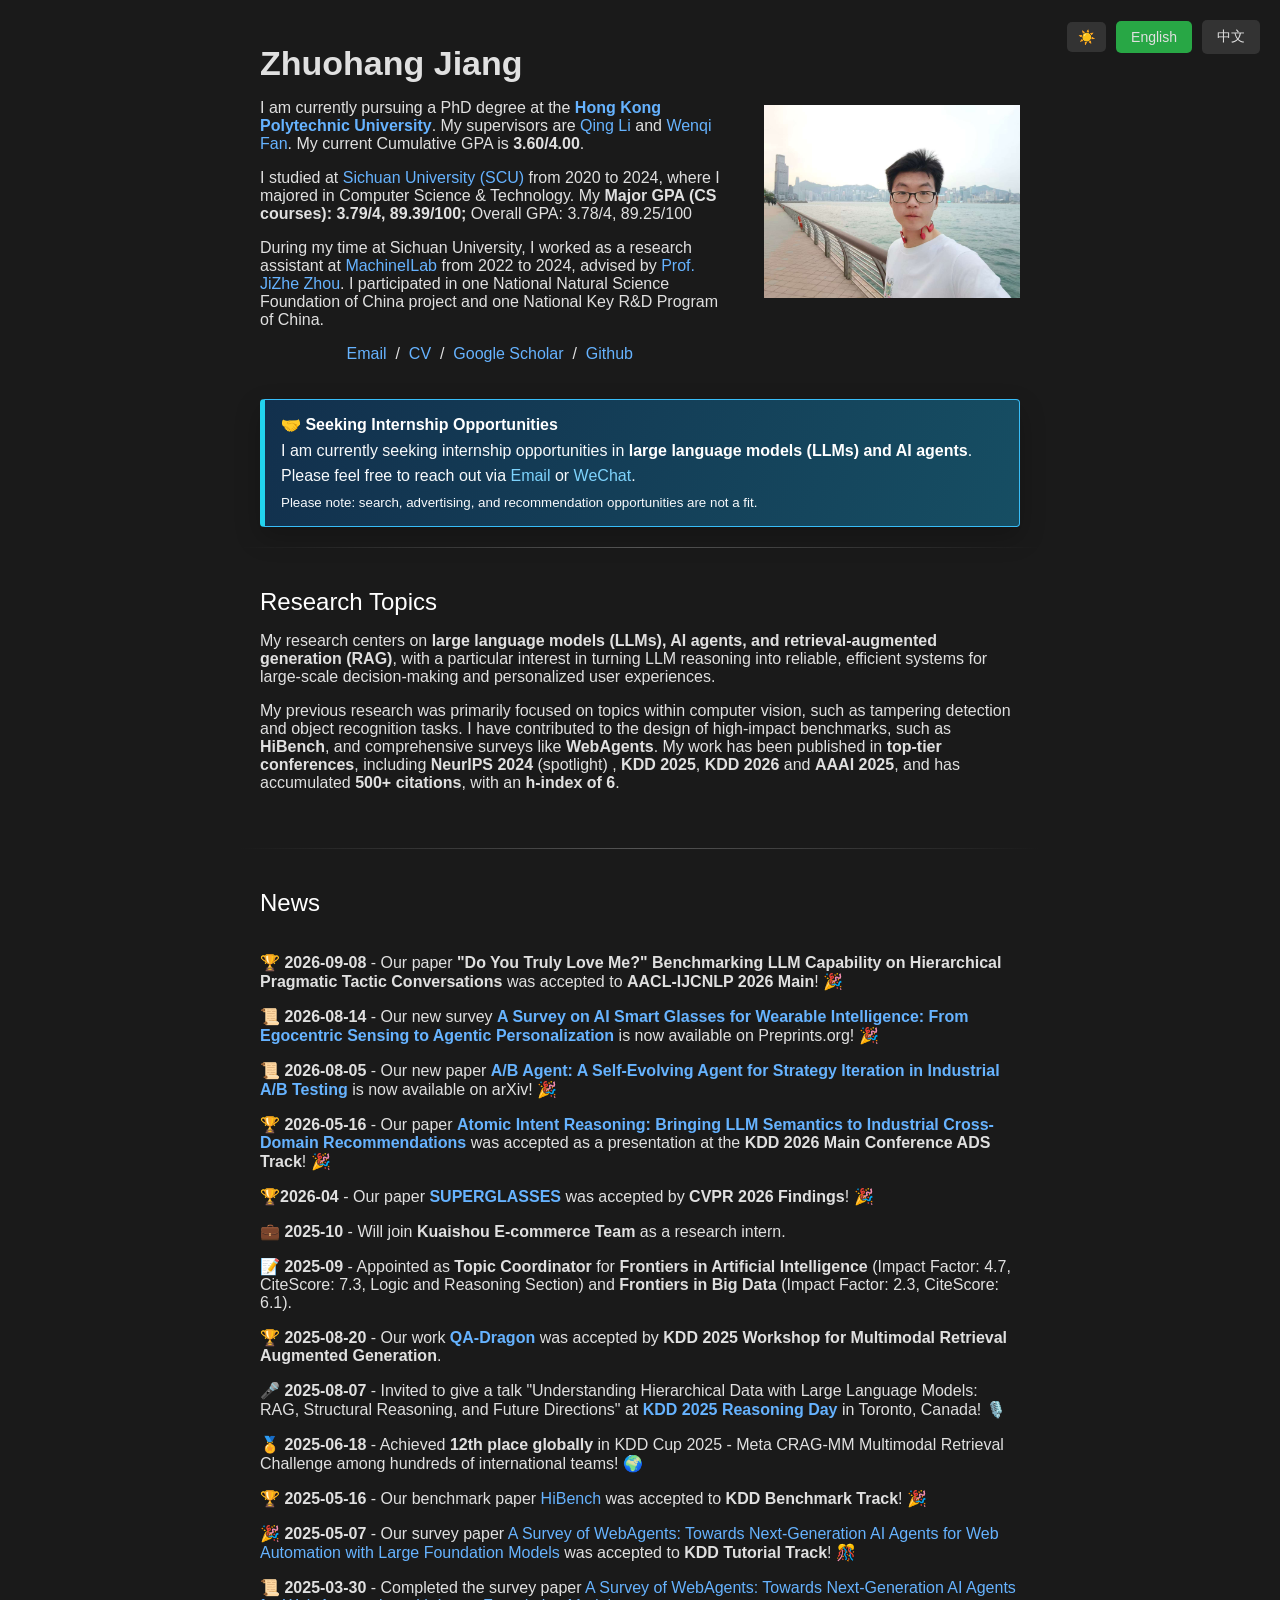
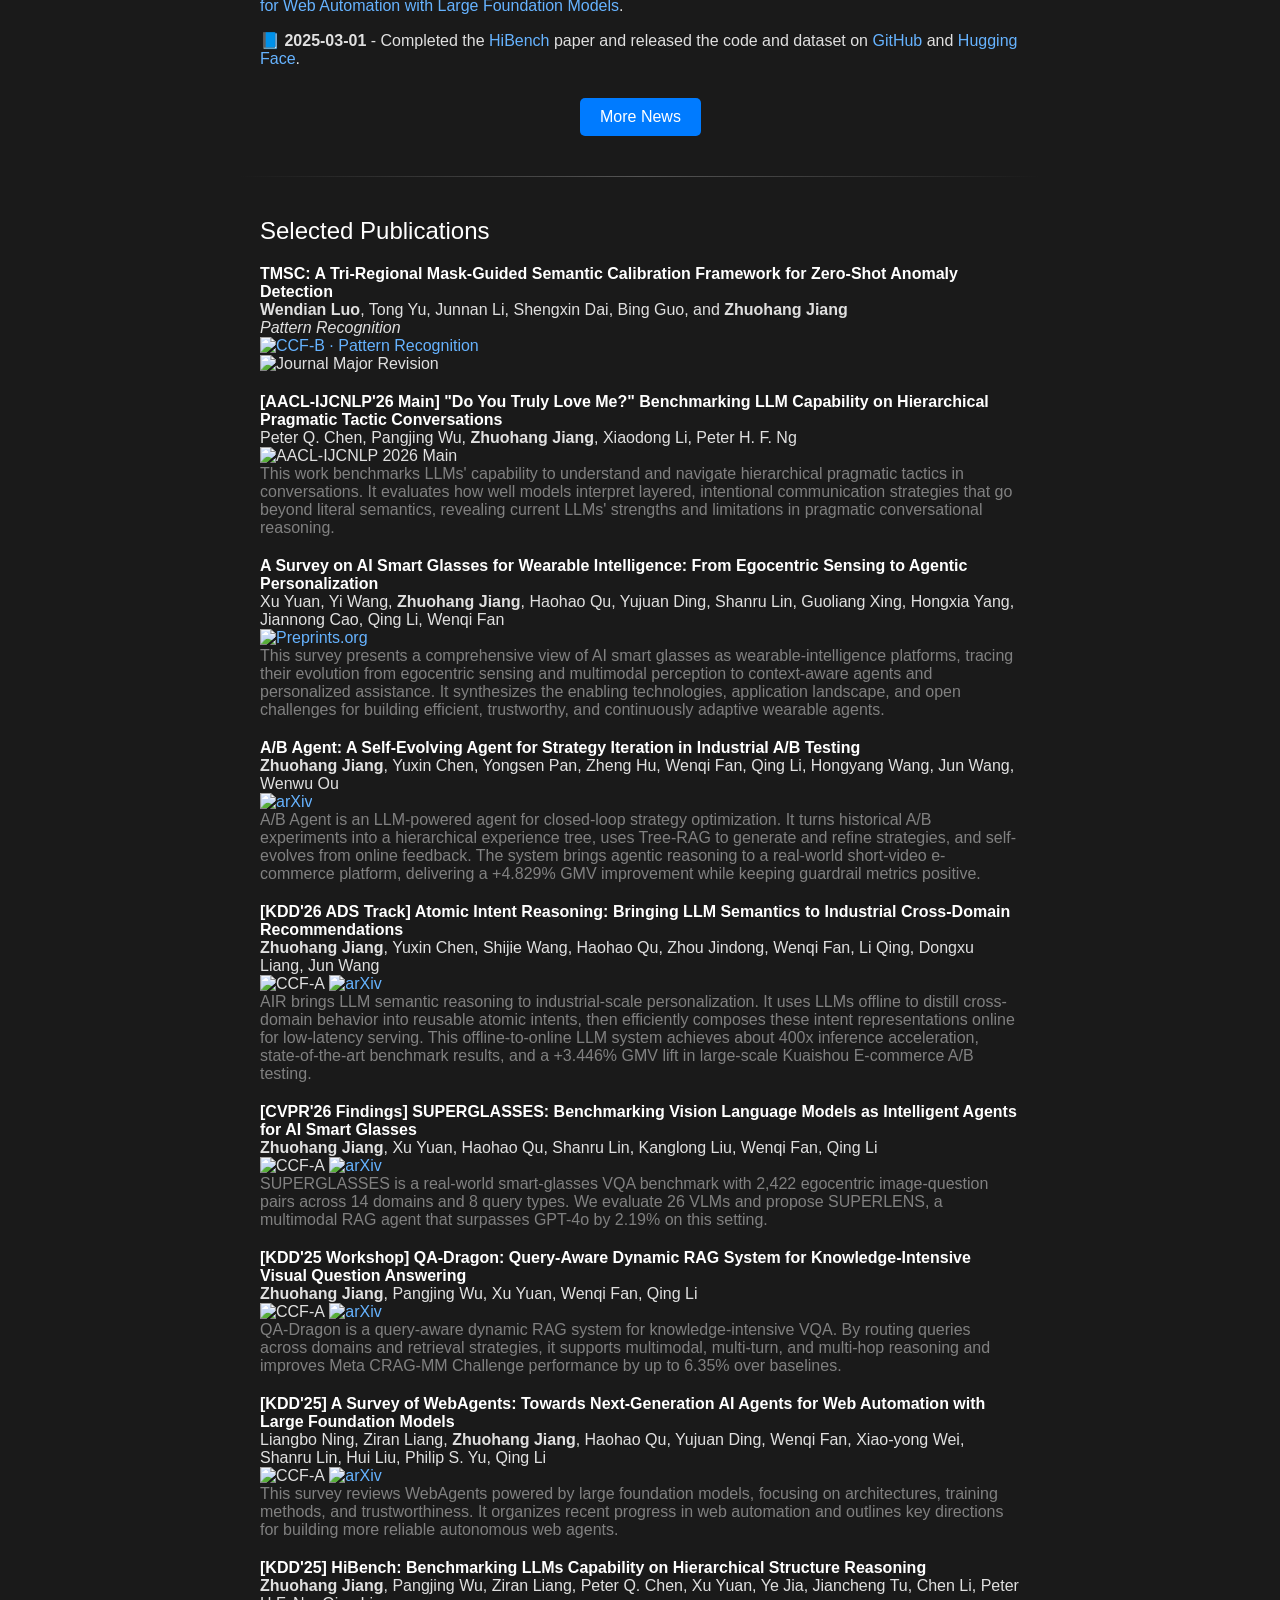
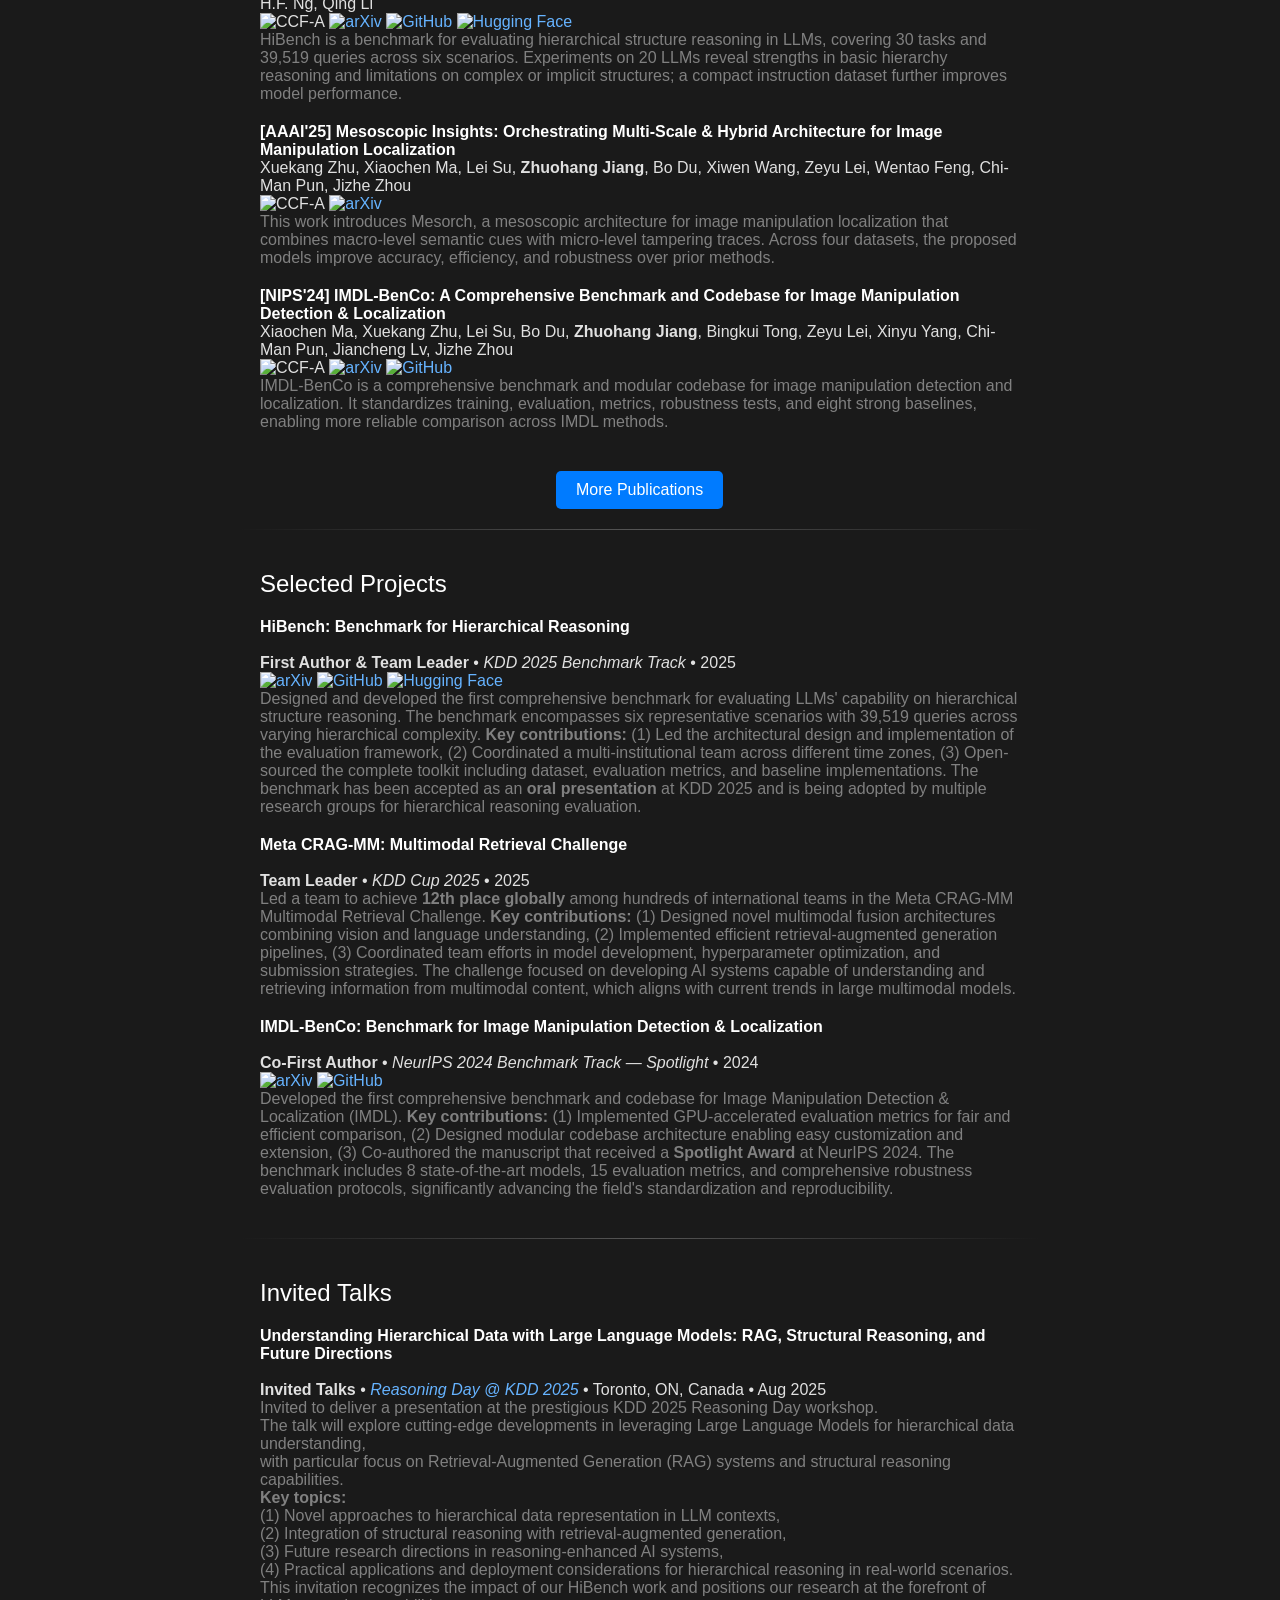
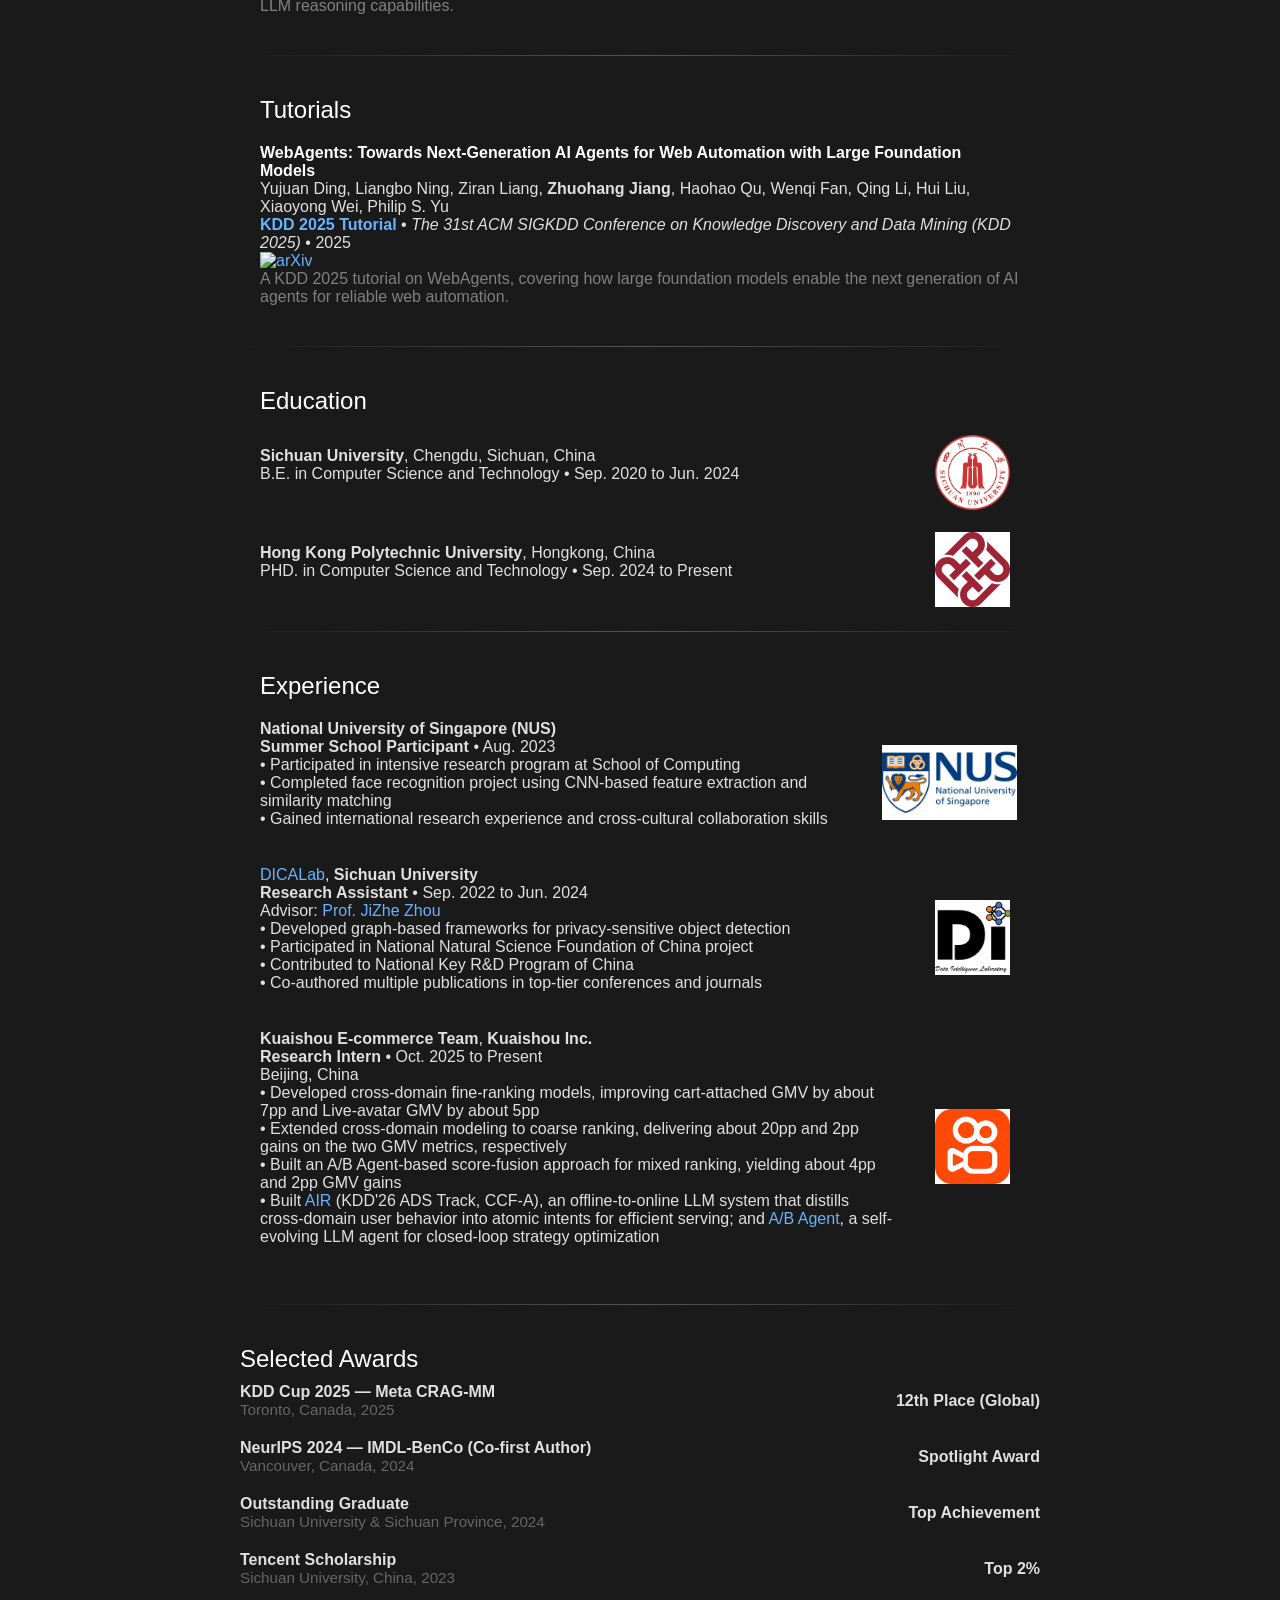
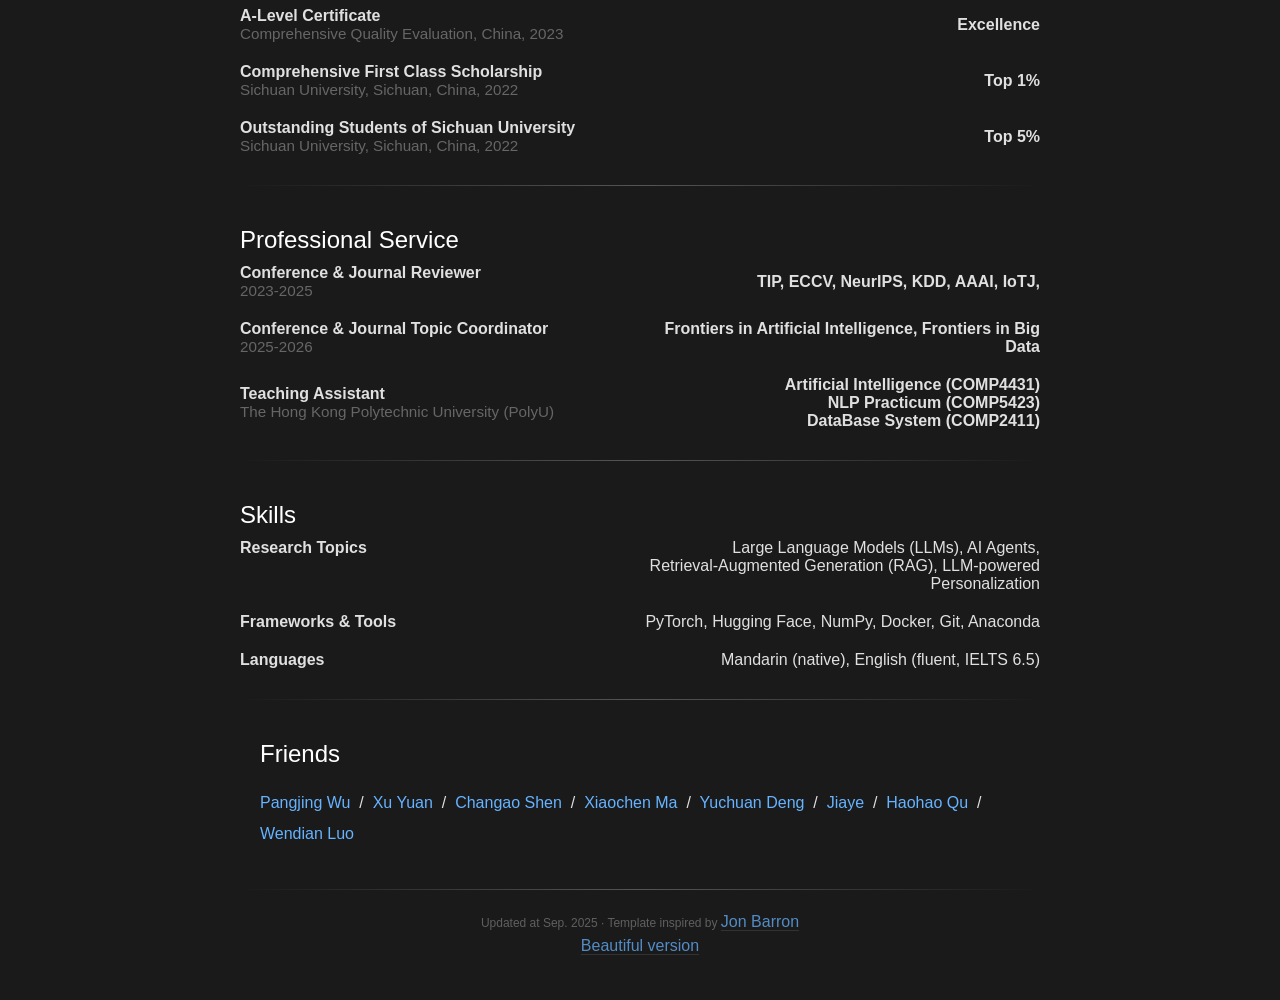
==== commit 9420d806: "feat: 更新论文信息，添加CCF-B徽章和期刊大修标识" ====
--- a/index.html
+++ b/index.html
@@ -692,7 +692,14 @@
                   <br>
                   <b>Wendian Luo</b>, Tong Yu, Junnan Li, Shengxin Dai, Bing Guo, and <b>Zhuohang Jiang</b>
                   <br>
-                  <em>Pattern Recognition</em> · <span class="lang-content lang-en">Journal Major Revision</span><span class="lang-content lang-zh hidden">期刊大修</span>
+                  <em>Pattern Recognition</em>
+                  <br>
+                  <a href="https://www.ccf.org.cn/Academic_Evaluation/AI/"><img
+                    src="https://img.shields.io/badge/CCF_B-PR-2ca02c?style=flat-square" alt="CCF-B · Pattern Recognition"></a>
+                  <span class="lang-content lang-en"><img
+                    src="https://img.shields.io/badge/Journal-Major_Revision-ff7f0e?style=flat-square" alt="Journal Major Revision"></span>
+                  <span class="lang-content lang-zh hidden"><img
+                    src="https://img.shields.io/badge/Journal-Major_Revision-ff7f0e?style=flat-square" alt="期刊大修" title="期刊大修"></span>
                 </td>
               </tr>
             </tbody>
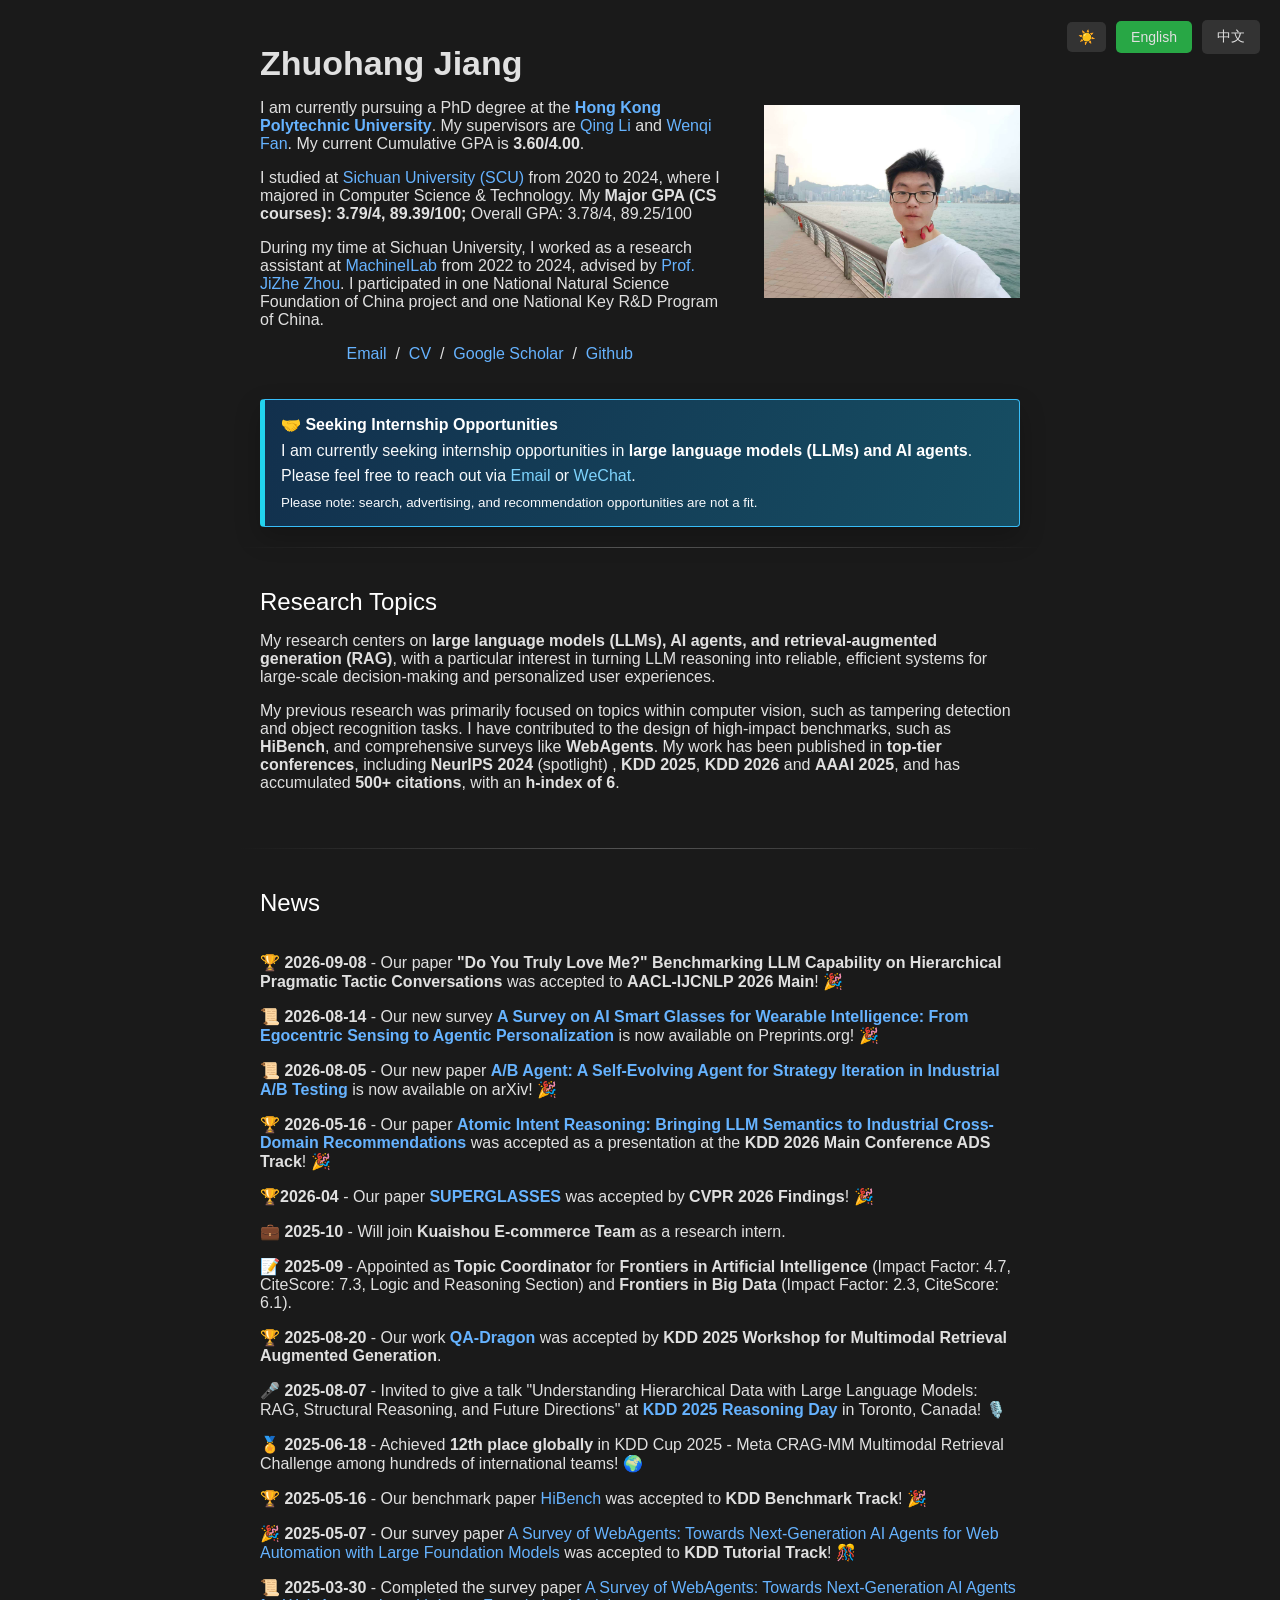
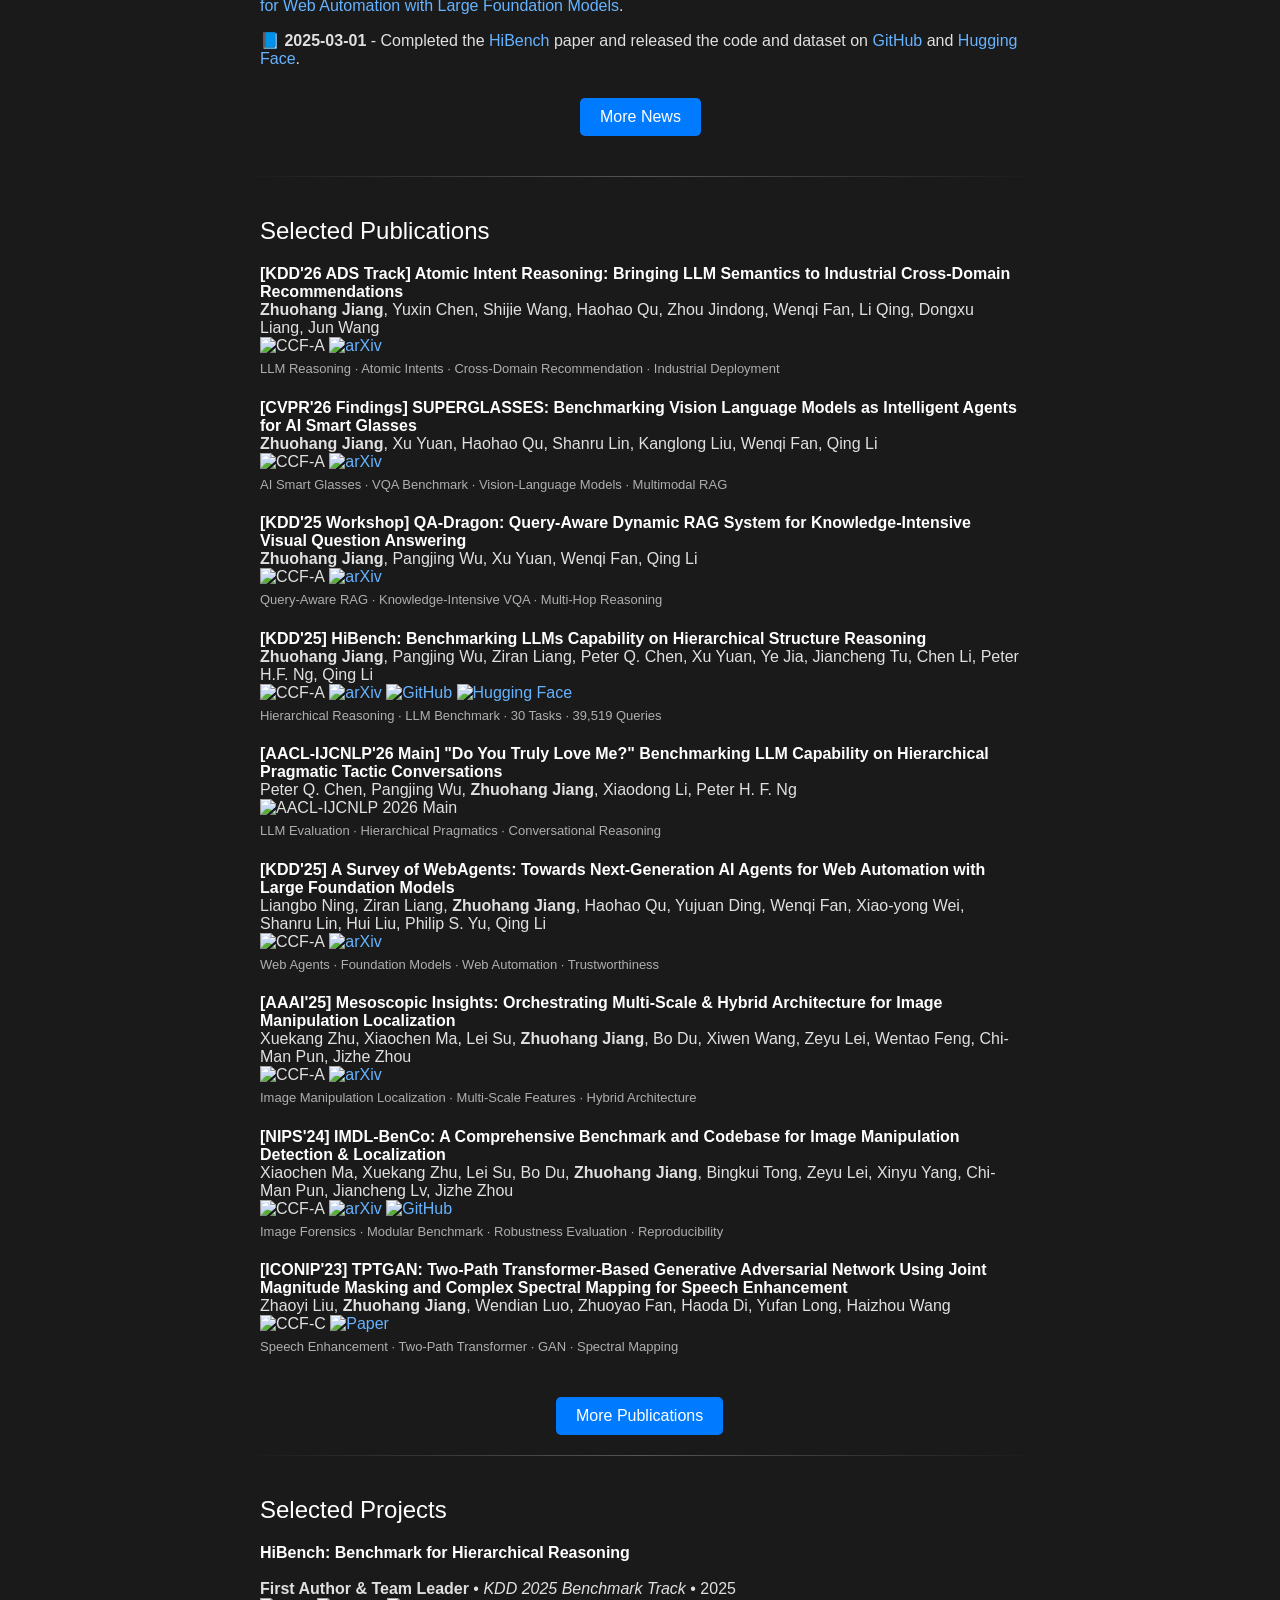
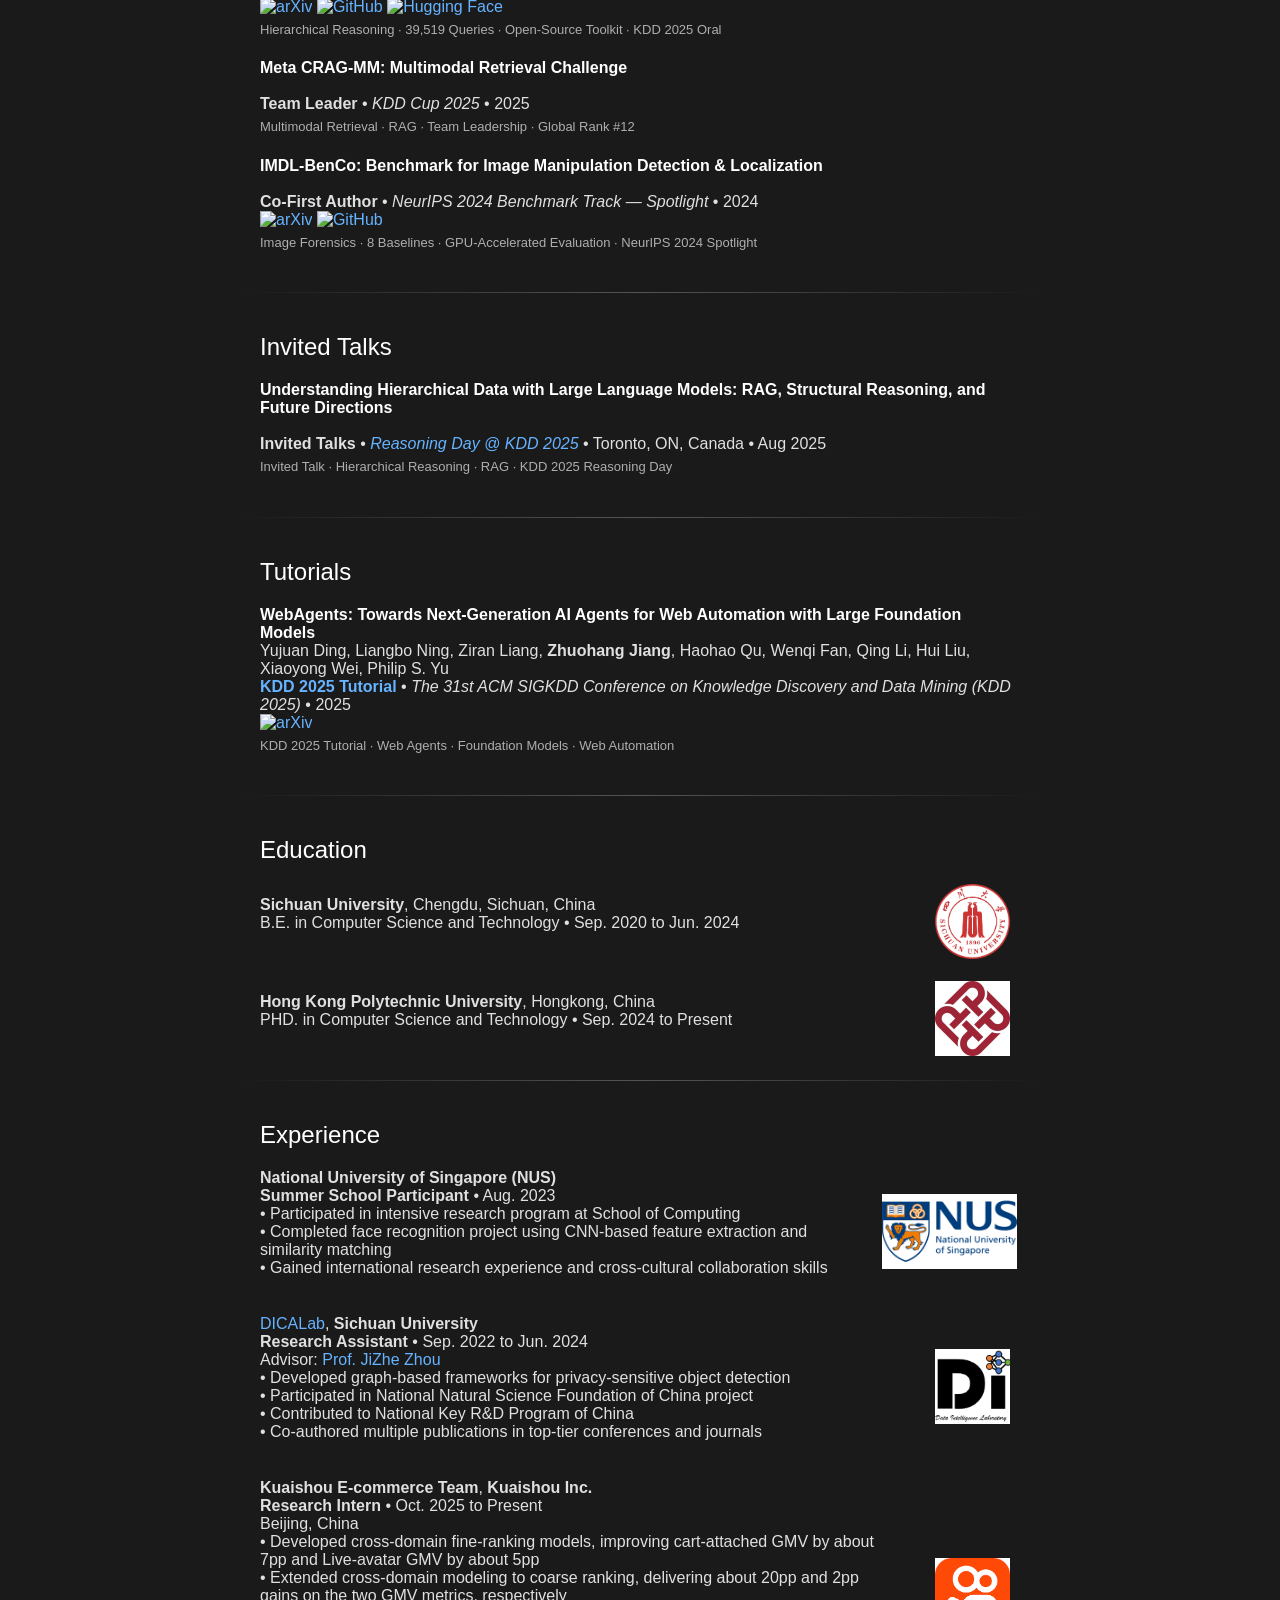
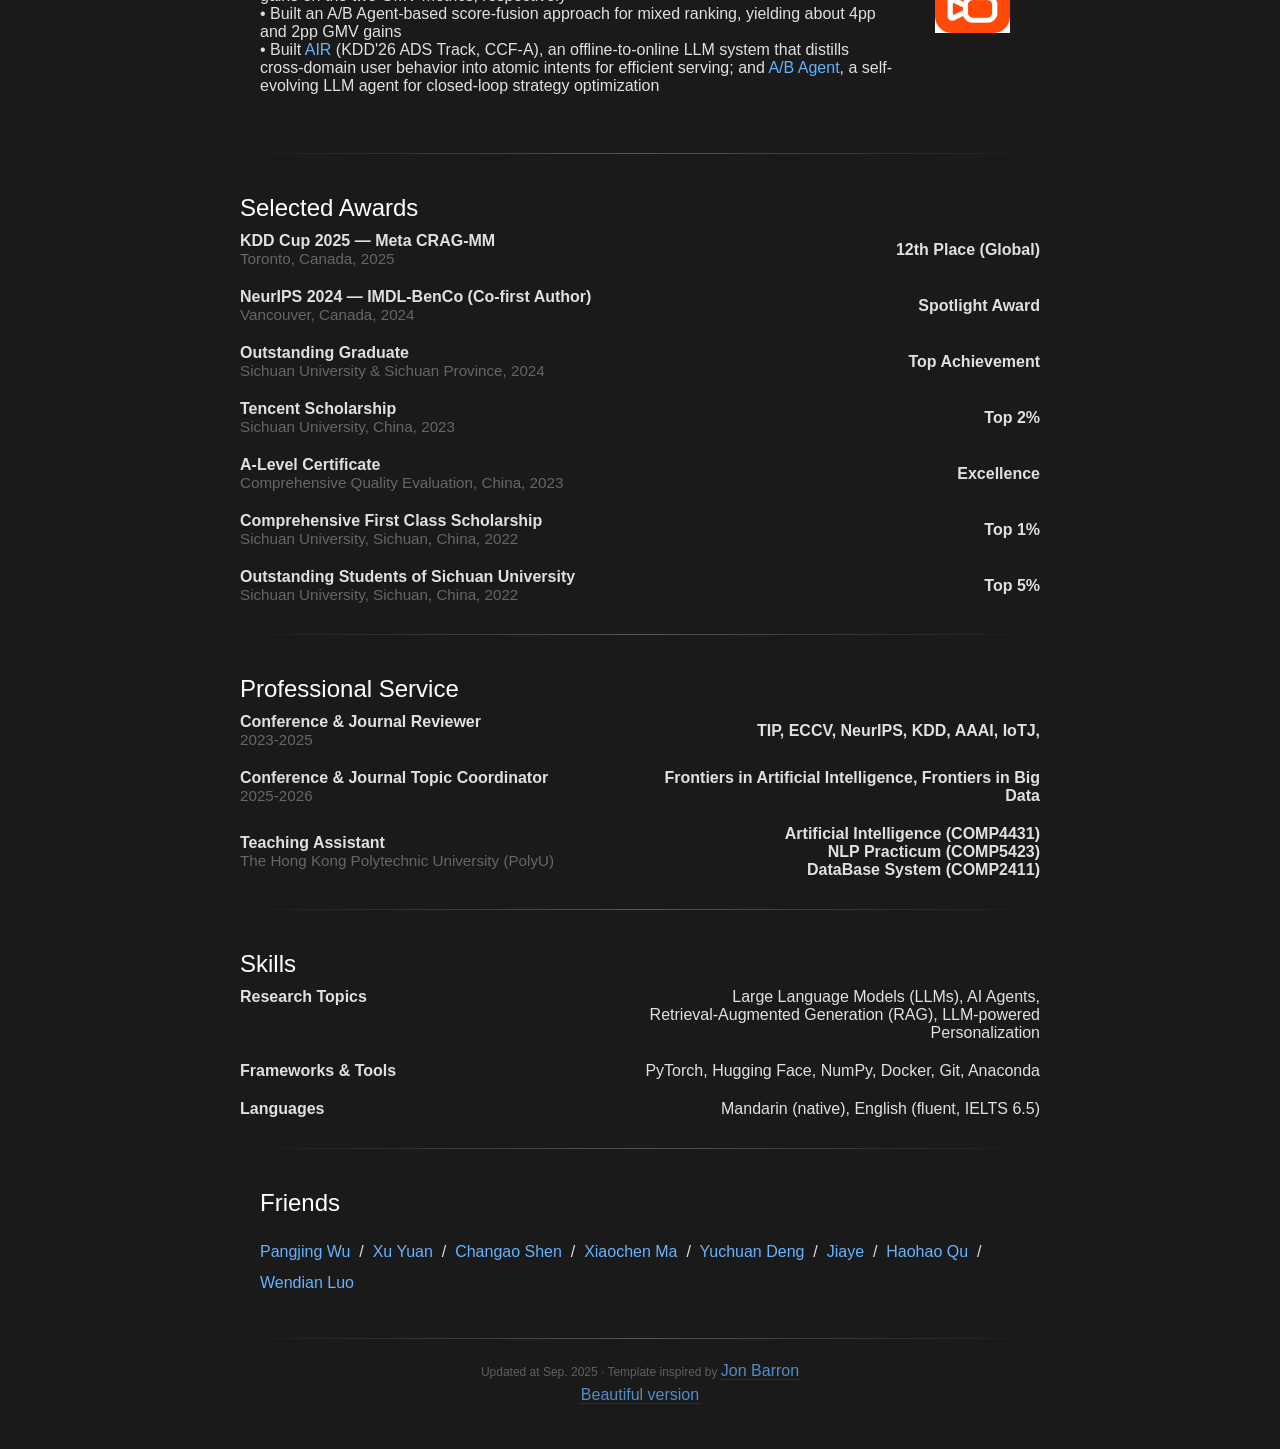
==== commit a953a670: "Update publication entries and enhance styling for better presentation - Replaced existing publicati" ====
--- a/index.html
+++ b/index.html
@@ -688,94 +688,6 @@
             <tbody>
               <tr>
                 <td style="padding:0px 20px 20px 20px;width:100%;vertical-align:middle">
-                  <papertitle>TMSC: A Tri-Regional Mask-Guided Semantic Calibration Framework for Zero-Shot Anomaly Detection</papertitle>
-                  <br>
-                  <b>Wendian Luo</b>, Tong Yu, Junnan Li, Shengxin Dai, Bing Guo, and <b>Zhuohang Jiang</b>
-                  <br>
-                  <em>Pattern Recognition</em>
-                  <br>
-                  <a href="https://www.ccf.org.cn/Academic_Evaluation/AI/"><img
-                    src="https://img.shields.io/badge/CCF_B-PR-2ca02c?style=flat-square" alt="CCF-B · Pattern Recognition"></a>
-                  <span class="lang-content lang-en"><img
-                    src="https://img.shields.io/badge/Journal-Major_Revision-ff7f0e?style=flat-square" alt="Journal Major Revision"></span>
-                  <span class="lang-content lang-zh hidden"><img
-                    src="https://img.shields.io/badge/Journal-Major_Revision-ff7f0e?style=flat-square" alt="期刊大修" title="期刊大修"></span>
-                </td>
-              </tr>
-            </tbody>
-          </table>
-          <table
-            style="width:100%;border:0px;border-spacing:0px;border-collapse:separate;margin-right:auto;margin-left:auto;">
-            <tbody>
-              <tr>
-                <td style="padding:0px 20px 20px 20px;width:100%;vertical-align:middle">
-                  <papertitle>[AACL-IJCNLP'26 Main] "Do You Truly Love Me?" Benchmarking LLM Capability on Hierarchical
-                    Pragmatic Tactic Conversations</papertitle>
-                  <br>
-                  Peter Q. Chen, Pangjing Wu, <b>Zhuohang Jiang</b>, Xiaodong Li, Peter H. F. Ng
-                  <br>
-                  <img src="https://img.shields.io/badge/AACL_IJCNLP-2026_Main-9467bd?style=flat-square" alt="AACL-IJCNLP 2026 Main">
-                  <br>
-                  <font color='gray'>
-                    This work benchmarks LLMs' capability to understand and navigate hierarchical pragmatic tactics in
-                    conversations. It evaluates how well models interpret layered, intentional communication strategies
-                    that go beyond literal semantics, revealing current LLMs' strengths and limitations in pragmatic
-                    conversational reasoning.
-                  </font>
-                </td>
-              </tr>
-            </tbody>
-          </table>
-          <table
-            style="width:100%;border:0px;border-spacing:0px;border-collapse:separate;margin-right:auto;margin-left:auto;">
-            <tbody>
-              <tr>
-                <td style="padding:0px 20px 20px 20px;width:100%;vertical-align:middle">
-                  <papertitle>A Survey on AI Smart Glasses for Wearable Intelligence: From Egocentric Sensing to Agentic Personalization</papertitle>
-                  <br>
-                  Xu Yuan, Yi Wang, <b>Zhuohang Jiang</b>, Haohao Qu, Yujuan Ding, Shanru Lin, Guoliang Xing, Hongxia Yang, Jiannong Cao, Qing Li, Wenqi Fan
-                  <br>
-                  <a href="https://www.preprints.org/manuscript/202608.0648"><img
-                    src="https://img.shields.io/badge/Preprints-202608.0648-2f6f8f?style=flat-square" alt="Preprints.org"></a>
-                  <br>
-                  <font color='gray'>
-                    This survey presents a comprehensive view of AI smart glasses as wearable-intelligence platforms,
-                    tracing their evolution from egocentric sensing and multimodal perception to context-aware agents
-                    and personalized assistance. It synthesizes the enabling technologies, application landscape, and
-                    open challenges for building efficient, trustworthy, and continuously adaptive wearable agents.
-                  </font>
-                </td>
-              </tr>
-            </tbody>
-          </table>
-          <table
-            style="width:100%;border:0px;border-spacing:0px;border-collapse:separate;margin-right:auto;margin-left:auto;">
-            <tbody>
-              <tr>
-                <td style="padding:0px 20px 20px 20px;width:100%;vertical-align:middle">
-                  <papertitle>A/B Agent: A Self-Evolving Agent for Strategy Iteration in Industrial A/B Testing</papertitle>
-                  <br>
-                  <b>Zhuohang Jiang</b>, Yuxin Chen, Yongsen Pan, Zheng Hu, Wenqi Fan, Qing Li, Hongyang Wang, Jun Wang, Wenwu Ou
-                  <br>
-                  <a href="https://arxiv.org/abs/2608.04625"><img
-                    src="https://img.shields.io/badge/arXiv-2608.04625-b31b1b?style=flat-square" alt="arXiv"></a>
-                  <br>
-                  <font color='gray'>
-                    A/B Agent is an LLM-powered agent for closed-loop strategy optimization. It turns historical A/B
-                    experiments into a hierarchical experience tree, uses Tree-RAG to generate and refine strategies,
-                    and self-evolves from online feedback. The system brings agentic reasoning to a real-world
-                    short-video e-commerce platform, delivering a +4.829% GMV improvement while keeping guardrail
-                    metrics positive.
-                  </font>
-                </td>
-              </tr>
-            </tbody>
-          </table>
-          <table
-            style="width:100%;border:0px;border-spacing:0px;border-collapse:separate;margin-right:auto;margin-left:auto;">
-            <tbody>
-              <tr>
-                <td style="padding:0px 20px 20px 20px;width:100%;vertical-align:middle">
                   <papertitle>[KDD'26 ADS Track] Atomic Intent Reasoning: Bringing LLM Semantics to Industrial Cross-Domain Recommendations</papertitle>
                   <br>
                   <b>Zhuohang Jiang</b>, Yuxin Chen, Shijie Wang, Haohao Qu, Zhou Jindong, Wenqi Fan, Li Qing, Dongxu Liang, Jun Wang
@@ -784,13 +696,7 @@
                   <a href="https://arxiv.org/pdf/2606.10357"><img
                     src="https://img.shields.io/badge/arXiv-2606.10357-b31b1b?style=flat-square" alt="arXiv"></a>
                   <br>
-                  <font color='gray'>
-                    AIR brings LLM semantic reasoning to industrial-scale personalization. It uses LLMs offline to
-                    distill cross-domain behavior into reusable atomic intents, then efficiently composes these intent
-                    representations online for low-latency serving. This offline-to-online LLM system achieves about
-                    400x inference acceleration, state-of-the-art benchmark results, and a +3.446% GMV lift in
-                    large-scale Kuaishou E-commerce A/B testing.
-                  </font>
+                  <span class="summary-keywords">LLM Reasoning · Atomic Intents · Cross-Domain Recommendation · Industrial Deployment</span>
                 </td>
               </tr>
             </tbody>
@@ -808,11 +714,7 @@
                   <a href="https://arxiv.org/abs/2602.22683"><img
                       src="https://img.shields.io/badge/arXiv-2602.22683-b31b1b?style=flat-square" alt="arXiv"></a>
                   <br>
-                  <font color='gray'>
-                    SUPERGLASSES is a real-world smart-glasses VQA benchmark with 2,422 egocentric image-question pairs
-                    across 14 domains and 8 query types. We evaluate 26 VLMs and propose SUPERLENS, a multimodal RAG
-                    agent that surpasses GPT-4o by 2.19% on this setting.
-                  </font>
+                  <span class="summary-keywords">AI Smart Glasses · VQA Benchmark · Vision-Language Models · Multimodal RAG</span>
                 </td>
               </tr>
             </tbody>
@@ -831,36 +733,7 @@
                   <a href="https://arxiv.org/abs/2508.05197"><img
                       src="https://img.shields.io/badge/arXiv-2508.05197-b31b1b?style=flat-square" alt="arXiv"></a>
                   <br>
-                  <font color='gray'>
-                    QA-Dragon is a query-aware dynamic RAG system for knowledge-intensive VQA. By routing queries across
-                    domains and retrieval strategies, it supports multimodal, multi-turn, and multi-hop reasoning and
-                    improves Meta CRAG-MM Challenge performance by up to 6.35% over baselines.
-                  </font>
-                </td>
-              </tr>
-            </tbody>
-          </table>
-          <table
-            style="width:100%;border:0px;border-spacing:0px;border-collapse:separate;margin-right:auto;margin-left:auto;">
-            <tbody>
-              <tr>
-                <td style="padding:0px 20px 20px 20px;width:100%;vertical-align:middle">
-                  <papertitle>[KDD'25] A Survey of WebAgents: Towards Next-Generation AI Agents for Web Automation with
-                    Large
-                    Foundation Models</papertitle>
-                  <br>
-                  Liangbo Ning, Ziran Liang, <b>Zhuohang Jiang</b>, Haohao Qu, Yujuan Ding, Wenqi Fan, Xiao-yong Wei,
-                  Shanru Lin, Hui Liu, Philip S. Yu, Qing Li
-                  <br>
-                  <img src="https://img.shields.io/badge/CCF_A-KDD-1f77b4?style=flat-square" alt="CCF-A">
-                  <a href="https://arxiv.org/abs/2503.23350"><img
-                      src="https://img.shields.io/badge/arXiv-2503.23350-b31b1b?style=flat-square" alt="arXiv"></a>
-                  <br>
-                  <font color='gray'>
-                    This survey reviews WebAgents powered by large foundation models, focusing on architectures,
-                    training methods, and trustworthiness. It organizes recent progress in web automation and outlines
-                    key directions for building more reliable autonomous web agents.
-                  </font>
+                  <span class="summary-keywords">Query-Aware RAG · Knowledge-Intensive VQA · Multi-Hop Reasoning</span>
                 </td>
               </tr>
             </tbody>
@@ -888,12 +761,45 @@
                       src="https://img.shields.io/badge/Hugging%20Face-Dataset-yellow?style=flat-square&logo=huggingface"
                       alt="Hugging Face"></a>
                   <br>
-                  <font color='gray'>
-                    HiBench is a benchmark for evaluating hierarchical structure reasoning in LLMs, covering 30 tasks
-                    and 39,519 queries across six scenarios. Experiments on 20 LLMs reveal strengths in basic hierarchy
-                    reasoning and limitations on complex or implicit structures; a compact instruction dataset further
-                    improves model performance.
-                  </font>
+                  <span class="summary-keywords">Hierarchical Reasoning · LLM Benchmark · 30 Tasks · 39,519 Queries</span>
+                </td>
+              </tr>
+            </tbody>
+          </table>
+          <table
+            style="width:100%;border:0px;border-spacing:0px;border-collapse:separate;margin-right:auto;margin-left:auto;">
+            <tbody>
+              <tr>
+                <td style="padding:0px 20px 20px 20px;width:100%;vertical-align:middle">
+                  <papertitle>[AACL-IJCNLP'26 Main] "Do You Truly Love Me?" Benchmarking LLM Capability on Hierarchical
+                    Pragmatic Tactic Conversations</papertitle>
+                  <br>
+                  Peter Q. Chen, Pangjing Wu, <b>Zhuohang Jiang</b>, Xiaodong Li, Peter H. F. Ng
+                  <br>
+                  <img src="https://img.shields.io/badge/AACL_IJCNLP-2026_Main-9467bd?style=flat-square" alt="AACL-IJCNLP 2026 Main">
+                  <br>
+                  <span class="summary-keywords">LLM Evaluation · Hierarchical Pragmatics · Conversational Reasoning</span>
+                </td>
+              </tr>
+            </tbody>
+          </table>
+          <table
+            style="width:100%;border:0px;border-spacing:0px;border-collapse:separate;margin-right:auto;margin-left:auto;">
+            <tbody>
+              <tr>
+                <td style="padding:0px 20px 20px 20px;width:100%;vertical-align:middle">
+                  <papertitle>[KDD'25] A Survey of WebAgents: Towards Next-Generation AI Agents for Web Automation with
+                    Large
+                    Foundation Models</papertitle>
+                  <br>
+                  Liangbo Ning, Ziran Liang, <b>Zhuohang Jiang</b>, Haohao Qu, Yujuan Ding, Wenqi Fan, Xiao-yong Wei,
+                  Shanru Lin, Hui Liu, Philip S. Yu, Qing Li
+                  <br>
+                  <img src="https://img.shields.io/badge/CCF_A-KDD-1f77b4?style=flat-square" alt="CCF-A">
+                  <a href="https://arxiv.org/abs/2503.23350"><img
+                      src="https://img.shields.io/badge/arXiv-2503.23350-b31b1b?style=flat-square" alt="arXiv"></a>
+                  <br>
+                  <span class="summary-keywords">Web Agents · Foundation Models · Web Automation · Trustworthiness</span>
                 </td>
               </tr>
             </tbody>
@@ -913,11 +819,7 @@
                   <a href="https://arxiv.org/abs/2412.13753"><img
                       src="https://img.shields.io/badge/arXiv-2412.13753-b31b1b?style=flat-square" alt="arXiv"></a>
                   <br>
-                  <font color='gray'>
-                    This work introduces Mesorch, a mesoscopic architecture for image manipulation localization that
-                    combines macro-level semantic cues with micro-level tampering traces. Across four datasets, the
-                    proposed models improve accuracy, efficiency, and robustness over prior methods.
-                  </font>
+                  <span class="summary-keywords">Image Manipulation Localization · Multi-Scale Features · Hybrid Architecture</span>
                 </td>
               </tr>
             </tbody>
@@ -944,49 +846,12 @@
                       src="https://img.shields.io/badge/GitHub-IMDL--BenCo-181717?style=flat-square&logo=github"
                       alt="GitHub"></a>
                   <br>
-                  <font color='gray'>
-                    IMDL-BenCo is a comprehensive benchmark and modular codebase for image manipulation detection and
-                    localization. It standardizes training, evaluation, metrics, robustness tests, and eight strong
-                    baselines, enabling more reliable comparison across IMDL methods.
-                  </font>
-                </td>
-              </tr>
-            </tbody>
-          </table>
-
-
-
-
-
-
-
-          <div class="more-publications" style="display: none;">
-            <!-- Remaining publications go here -->
-          <table
-            style="width:100%;border:0px;border-spacing:0px;border-collapse:separate;margin-right:auto;margin-left:auto;">
-            <tbody>
-              <tr>
-                <td style="padding:0px 20px 20px 20px;width:100%;vertical-align:middle">
-                  <!-- <a href="under-review.html" id="AutoCost"> -->
-
-                  <papertitle>Beyond Visual Appearances: Privacy-sensitive Objects Identification via Hybrid Graph
-                    Reasoning</papertitle>
-                  <br>
-                  <b>Zhuohang Jiang</b>, Bingkui Tong, Xia Du, Ahmed Alhammadi, Jizhe Zhou
-                  <br>
-                  <a href="https://arxiv.org/abs/2406.12736"><img
-                      src="https://img.shields.io/badge/arXiv-2406.12736-b31b1b?style=flat-square" alt="arXiv"></a>
-                  <br>
-                  <font color='gray'>
-                    PrivacyGuard formulates privacy-sensitive object identification as a visual reasoning problem over
-                    structured scene context. It builds heterogeneous scene graphs, balances privacy classes with
-                    contextual perturbation, and reasons over hybrid graph paths to capture subtle context changes.
-                  </font>
-                </td>
-              </tr>
-            </tbody>
-          </table>
-            <table
+                  <span class="summary-keywords">Image Forensics · Modular Benchmark · Robustness Evaluation · Reproducibility</span>
+                </td>
+              </tr>
+            </tbody>
+          </table>
+          <table
               style="width:100%;border:0px;border-spacing:0px;border-collapse:separate;margin-right:auto;margin-left:auto;">
               <tbody>
                 <tr>
@@ -1002,17 +867,92 @@
                     <a href="https://link.springer.com/chapter/10.1007/978-981-99-8138-0_5"><img
                         src="https://img.shields.io/badge/Paper-springer-2e8b57?style=flat-square" alt="Paper"></a>
                     <br>
-                    <font color='gray'>
-                      TPTGAN is a two-path Transformer-based metric GAN for speech enhancement in the time-frequency
-                      domain. It jointly predicts magnitude masks and complex spectra to improve enhanced speech
-                      quality.
-                    </font>
+                    <span class="summary-keywords">Speech Enhancement · Two-Path Transformer · GAN · Spectral Mapping</span>
                   </td>
                 </tr>
               </tbody>
             </table>
 
-            <table
+          <div class="more-publications" style="display: none;">
+            <!-- Manuscripts under review and preprints -->
+          <table
+            style="width:100%;border:0px;border-spacing:0px;border-collapse:separate;margin-right:auto;margin-left:auto;">
+            <tbody>
+              <tr>
+                <td style="padding:0px 20px 20px 20px;width:100%;vertical-align:middle">
+                  <papertitle>TMSC: A Tri-Regional Mask-Guided Semantic Calibration Framework for Zero-Shot Anomaly Detection</papertitle>
+                  <br>
+                  Wendian Luo, Tong Yu, Junnan Li, Shengxin Dai, Bing Guo, and <b>Zhuohang Jiang</b>
+                  <br>
+                  <div class="publication-meta">
+                    <em>Pattern Recognition</em>
+                    <a href="https://www.ccf.org.cn/Academic_Evaluation/AI/"><img
+                      src="https://img.shields.io/badge/CCF_B-PR-2ca02c?style=flat-square" alt="CCF-B · Pattern Recognition"></a>
+                    <span class="lang-content lang-en"><img
+                      src="https://img.shields.io/badge/Journal-Major_Revision-ff7f0e?style=flat-square" alt="Journal Major Revision"></span>
+                    <span class="lang-content lang-zh hidden"><img
+                      src="https://img.shields.io/badge/Journal-Major_Revision-ff7f0e?style=flat-square" alt="期刊大修" title="期刊大修"></span>
+                  </div>
+                  <span class="summary-keywords">Zero-Shot Anomaly Detection · Tri-Regional Masks · Semantic Calibration</span>
+                </td>
+              </tr>
+            </tbody>
+          </table>
+          <table
+            style="width:100%;border:0px;border-spacing:0px;border-collapse:separate;margin-right:auto;margin-left:auto;">
+            <tbody>
+              <tr>
+                <td style="padding:0px 20px 20px 20px;width:100%;vertical-align:middle">
+                  <papertitle>A/B Agent: A Self-Evolving Agent for Strategy Iteration in Industrial A/B Testing</papertitle>
+                  <br>
+                  <b>Zhuohang Jiang</b>, Yuxin Chen, Yongsen Pan, Zheng Hu, Wenqi Fan, Qing Li, Hongyang Wang, Jun Wang, Wenwu Ou
+                  <br>
+                  <a href="https://arxiv.org/abs/2608.04625"><img
+                    src="https://img.shields.io/badge/arXiv-2608.04625-b31b1b?style=flat-square" alt="arXiv"></a>
+                  <br>
+                  <span class="summary-keywords">Self-Evolving Agents · Tree-RAG · A/B Testing · Strategy Optimization</span>
+                </td>
+              </tr>
+            </tbody>
+          </table>
+          <table
+            style="width:100%;border:0px;border-spacing:0px;border-collapse:separate;margin-right:auto;margin-left:auto;">
+            <tbody>
+              <tr>
+                <td style="padding:0px 20px 20px 20px;width:100%;vertical-align:middle">
+                  <papertitle>A Survey on AI Smart Glasses for Wearable Intelligence: From Egocentric Sensing to Agentic Personalization</papertitle>
+                  <br>
+                  Xu Yuan, Yi Wang, <b>Zhuohang Jiang</b>, Haohao Qu, Yujuan Ding, Shanru Lin, Guoliang Xing, Hongxia Yang, Jiannong Cao, Qing Li, Wenqi Fan
+                  <br>
+                  <a href="https://www.preprints.org/manuscript/202608.0648"><img
+                    src="https://img.shields.io/badge/Preprints-202608.0648-2f6f8f?style=flat-square" alt="Preprints.org"></a>
+                  <br>
+                  <span class="summary-keywords">AI Smart Glasses · Egocentric Sensing · Multimodal Agents · Personalization</span>
+                </td>
+              </tr>
+            </tbody>
+          </table>
+          <table
+            style="width:100%;border:0px;border-spacing:0px;border-collapse:separate;margin-right:auto;margin-left:auto;">
+            <tbody>
+              <tr>
+                <td style="padding:0px 20px 20px 20px;width:100%;vertical-align:middle">
+                  <!-- <a href="under-review.html" id="AutoCost"> -->
+
+                  <papertitle>Beyond Visual Appearances: Privacy-sensitive Objects Identification via Hybrid Graph
+                    Reasoning</papertitle>
+                  <br>
+                  <b>Zhuohang Jiang</b>, Bingkui Tong, Xia Du, Ahmed Alhammadi, Jizhe Zhou
+                  <br>
+                  <a href="https://arxiv.org/abs/2406.12736"><img
+                      src="https://img.shields.io/badge/arXiv-2406.12736-b31b1b?style=flat-square" alt="arXiv"></a>
+                  <br>
+                  <span class="summary-keywords">Privacy-Sensitive Objects · Scene Graphs · Hybrid Graph Reasoning</span>
+                </td>
+              </tr>
+            </tbody>
+          </table>
+          <table
               style="width:100%;border:0px;border-spacing:0px;border-collapse:separate;margin-right:auto;margin-left:auto;">
               <tbody>
                 <tr>
@@ -1026,18 +966,12 @@
                     <a href="https://arxiv.org/abs/2307.14863"><img
                         src="https://img.shields.io/badge/arXiv-2307.14863-b31b1b?style=flat-square" alt="arXiv"></a>
                     <br>
-                    <font color='gray'>
-                      IML-ViT is a ViT-based benchmark model for image manipulation localization that combines
-                      high-resolution inputs, multi-scale features, and manipulation-edge supervision. It outperforms
-                      prior localization methods on five public datasets.
-                    </font>
+                    <span class="summary-keywords">Image Manipulation Localization · Vision Transformer · Multi-Scale Features · Edge Supervision</span>
                   </td>
                 </tr>
               </tbody>
             </table>
-
-
-            <table
+          <table
               style="width:100%;border:0px;border-spacing:0px;border-collapse:separate;margin-right:auto;margin-left:auto;">
               <tbody>
                 <tr>
@@ -1052,11 +986,7 @@
                     <a href="https://arxiv.org/abs/2310.06525"><img
                         src="https://img.shields.io/badge/arXiv-2310.06525-b31b1b?style=flat-square" alt="arXiv"></a>
                     <br>
-                    <font color='gray'>
-                      Perceptual MAE enhances masked autoencoders for image manipulation localization with
-                      high-resolution inputs and perceptual supervision. The model combines high-level semantic
-                      understanding with low-level tampering cues and achieves strong results on five datasets.
-                    </font>
+                    <span class="summary-keywords">Image Manipulation Localization · Masked Autoencoders · Perceptual Supervision</span>
                   </td>
                 </tr>
               </tbody>
@@ -1236,34 +1166,12 @@
                   <br>
                   <!-- 英文版本 -->
                   <div class="lang-content lang-en">
-                    <font color='gray'>
-                      Designed and developed the first comprehensive benchmark for evaluating LLMs' capability on
-                      hierarchical structure reasoning.
-                      The benchmark encompasses six representative scenarios with 39,519 queries across varying
-                      hierarchical complexity.
-                      <strong>Key contributions:</strong> (1) Led the architectural design and implementation of the
-                      evaluation framework,
-                      (2) Coordinated a multi-institutional team across different time zones, (3) Open-sourced the
-                      complete toolkit
-                      including dataset, evaluation metrics, and baseline implementations. The benchmark has been
-                      accepted
-                      as an
-                      <strong>oral presentation</strong> at KDD 2025 and is being adopted by multiple research groups
-                      for
-                      hierarchical reasoning evaluation.
-                    </font>
+                    <span class="summary-keywords">Hierarchical Reasoning · 39,519 Queries · Open-Source Toolkit · KDD 2025 Oral</span>
                   </div>
 
                   <!-- 中文版本 -->
                   <div class="lang-content lang-zh hidden">
-                    <font color='gray'>
-                      设计并开发了首个用于评估大语言模型层次化结构推理能力的综合基准。
-                      该基准涵盖6个代表性场景，包含39,519个不同层次复杂度的查询。
-                      <strong>主要贡献：</strong> (1) 领导了评估框架的架构设计和实现，
-                      (2) 协调了跨时区的多机构团队，(3) 开源了完整的工具包，
-                      包括数据集、评估指标和基线实现。该基准已被KDD 2025接收为
-                      <strong>口头报告</strong>，正被多个研究团队采用进行层次推理评估。
-                    </font>
+                    <span class="summary-keywords">层次化推理 · 39,519 条查询 · 开源工具包 · KDD 2025 口头报告</span>
                   </div>
                 </td>
               </tr>
@@ -1284,32 +1192,12 @@
                   <br>
                   <!-- 英文版本 -->
                   <div class="lang-content lang-en">
-                    <font color='gray'>
-                      Led a team to achieve <strong>12th place globally</strong> among hundreds of international teams
-                      in
-                      the Meta CRAG-MM
-                      Multimodal Retrieval Challenge. <strong>Key contributions:</strong> (1) Designed novel multimodal
-                      fusion architectures
-                      combining vision and language understanding, (2) Implemented efficient retrieval-augmented
-                      generation pipelines,
-                      (3) Coordinated team efforts in model development, hyperparameter optimization, and submission
-                      strategies.
-                      The challenge focused on developing AI systems capable of understanding and retrieving information
-                      from
-                      multimodal content, which aligns with current trends in large multimodal models.
-                    </font>
+                    <span class="summary-keywords">Multimodal Retrieval · RAG · Team Leadership · Global Rank #12</span>
                   </div>
 
                   <!-- 中文版本 -->
                   <div class="lang-content lang-zh hidden">
-                    <font color='gray'>
-                      领导团队在Meta CRAG-MM多模态检索挑战赛中，在数百个国际团队中取得<strong>全球第12名</strong>的成绩。
-                      <strong>主要贡献：</strong> (1) 设计了结合视觉和语言理解的新颖多模态融合架构，
-                      (2) 实现了高效的检索增强生成管道，
-                      (3) 协调团队在模型开发、超参数优化和提交策略方面的努力。
-                      该挑战专注于开发能够理解和检索多模态内容信息的AI系统，
-                      这与大型多模态模型的当前趋势相符。
-                    </font>
+                    <span class="summary-keywords">多模态检索 · RAG · 团队协作 · 全球第 12 名</span>
                   </div>
                 </td>
               </tr>
@@ -1337,32 +1225,12 @@
                   <br>
                   <!-- 英文版本 -->
                   <div class="lang-content lang-en">
-                    <font color='gray'>
-                      Developed the first comprehensive benchmark and codebase for Image Manipulation Detection &
-                      Localization (IMDL).
-                      <strong>Key contributions:</strong> (1) Implemented GPU-accelerated evaluation metrics for fair
-                      and
-                      efficient comparison,
-                      (2) Designed modular codebase architecture enabling easy customization and extension, (3)
-                      Co-authored the manuscript
-                      that received a <strong>Spotlight Award</strong> at NeurIPS 2024. The benchmark includes 8
-                      state-of-the-art models,
-                      15 evaluation metrics, and comprehensive robustness evaluation protocols, significantly advancing
-                      the field's
-                      standardization and reproducibility.
-                    </font>
+                    <span class="summary-keywords">Image Forensics · 8 Baselines · GPU-Accelerated Evaluation · NeurIPS 2024 Spotlight</span>
                   </div>
 
                   <!-- 中文版本 -->
                   <div class="lang-content lang-zh hidden">
-                    <font color='gray'>
-                      开发了首个用于图像操作检测与定位（IMDL）的综合基准和代码库。
-                      <strong>主要贡献：</strong> (1) 实现了GPU加速的评估指标，实现公平高效的比较，
-                      (2) 设计了模块化代码库架构，便于定制和扩展，(3)
-                      合著了获得NeurIPS 2024 <strong>Spotlight奖</strong>的手稿。该基准包含8个最先进的模型、
-                      15个评估指标和全面的鲁棒性评估协议，显著推进了该领域的
-                      标准化和可重现性。
-                    </font>
+                    <span class="summary-keywords">图像取证 · 8 个基线模型 · GPU 加速评估 · NeurIPS 2024 Spotlight</span>
                   </div>
                 </td>
               </tr>
@@ -1402,38 +1270,12 @@
                   <br>
                   <!-- 英文版本 -->
                   <div class="lang-content lang-en">
-                    <font color='gray'>
-                      Invited to deliver a presentation at the prestigious KDD 2025 Reasoning Day workshop.<br>
-                      The talk will explore cutting-edge developments in leveraging Large Language Models for
-                      hierarchical
-                      data understanding,<br>
-                      with particular focus on Retrieval-Augmented Generation (RAG) systems and structural reasoning
-                      capabilities.<br>
-                      <strong>Key topics:</strong><br>
-                      (1) Novel approaches to hierarchical data representation in LLM contexts,<br>
-                      (2) Integration of structural reasoning with retrieval-augmented generation,<br>
-                      (3) Future research directions in reasoning-enhanced AI systems,<br>
-                      (4) Practical applications and deployment considerations for hierarchical reasoning in real-world
-                      scenarios.<br>
-                      This invitation recognizes the impact of our HiBench work and positions our research at the
-                      forefront of LLM reasoning capabilities.
-                    </font>
+                    <span class="summary-keywords">Invited Talk · Hierarchical Reasoning · RAG · KDD 2025 Reasoning Day</span>
                   </div>
 
                   <!-- 中文版本 -->
                   <div class="lang-content lang-zh hidden">
-                    <font color='gray'>
-                      受邀在享有盛誉的KDD 2025推理日研讨会上发表演讲。<br>
-                      该报告将探讨利用大语言模型进行层次化数据理解的前沿发展，<br>
-                      特别关注检索增强生成（RAG）系统和结构推理能力。<br>
-                      <strong>主要议题：</strong><br>
-                      (1) 在LLM语境下层次化数据表示的新颖方法，<br>
-                      (2) 结构推理与检索增强生成的集成，<br>
-                      (3) 推理增强AI系统的未来研究方向，<br>
-                      (4) 在现实场景中层次推理的实际应用和部署考虑。<br>
-                      这一邀请认可了我们HiBench工作的影响力，并将我们的研究置于
-                      LLM推理能力的前沿。
-                    </font>
+                    <span class="summary-keywords">受邀报告 · 层次化推理 · RAG · KDD 2025 Reasoning Day</span>
                   </div>
                 </td>
               </tr>
@@ -1471,15 +1313,10 @@
                       src="https://img.shields.io/badge/arXiv-2503.23350-b31b1b?style=flat-square" alt="arXiv"></a>
                   <br>
                   <div class="lang-content lang-en">
-                    <font color='gray'>
-                      A KDD 2025 tutorial on WebAgents, covering how large foundation models enable the next generation
-                      of AI agents for reliable web automation.
-                    </font>
+                    <span class="summary-keywords">KDD 2025 Tutorial · Web Agents · Foundation Models · Web Automation</span>
                   </div>
                   <div class="lang-content lang-zh hidden">
-                    <font color='gray'>
-                      KDD 2025 教程，介绍大型基础模型如何赋能面向网页自动化的下一代 AI 智能体。
-                    </font>
+                    <span class="summary-keywords">KDD 2025 教程 · 网页智能体 · 基础模型 · 网页自动化</span>
                   </div>
                 </td>
               </tr>
--- a/stylesheet.css
+++ b/stylesheet.css
@@ -137,6 +137,28 @@
   background-color: #ffffd0;
 }
 
+.publication-meta {
+  display: flex;
+  flex-wrap: wrap;
+  align-items: center;
+  gap: 4px 8px;
+  margin: 4px 0;
+}
+
+.publication-meta img {
+  display: block;
+  height: 20px;
+}
+
+.summary-keywords {
+  display: inline-block;
+  margin-top: 4px;
+  font-size: 13px;
+  line-height: 1.5;
+  color: inherit;
+  opacity: 0.75;
+}
+
 .bold-red {
   font-weight: bold;
   color: red;
@@ -152,4 +174,4 @@
   background-color: #f0f0f0;
   border: 1px solid #ddd;
   margin-top: 10px;
-}+}
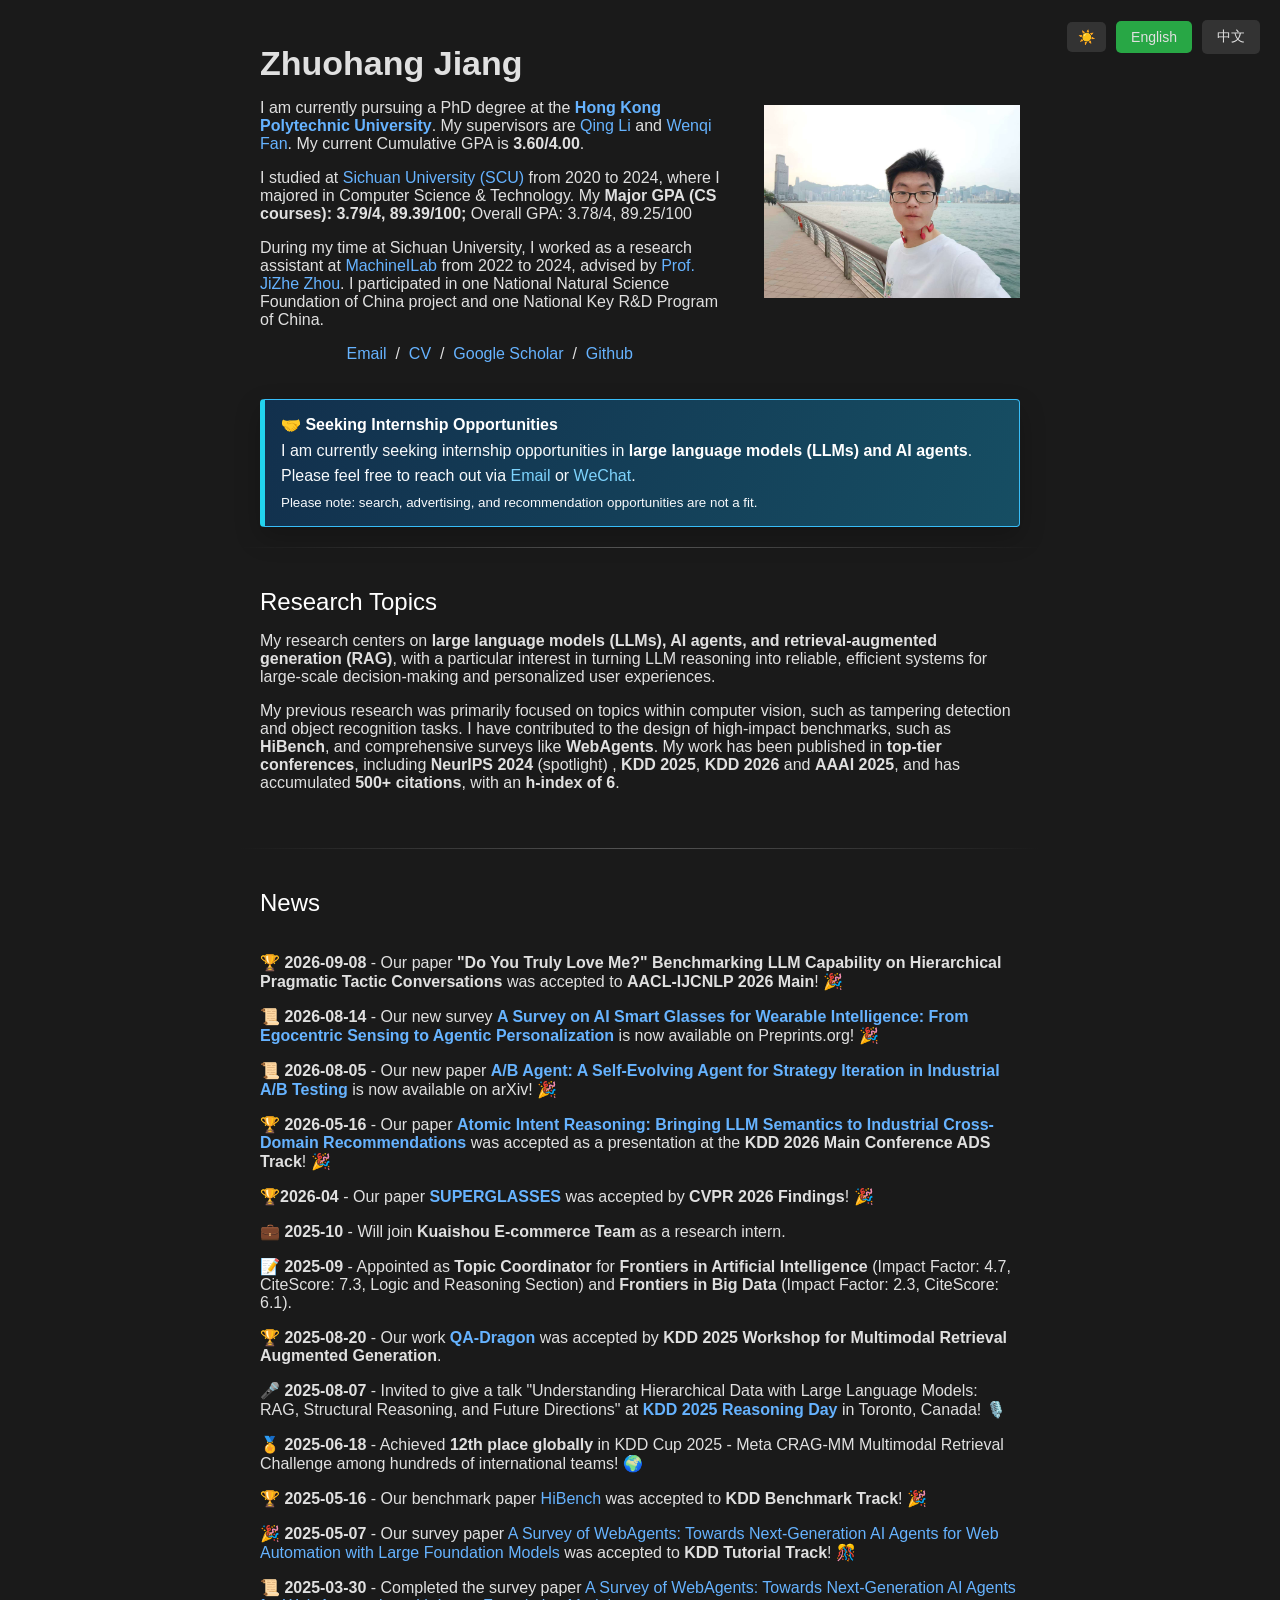
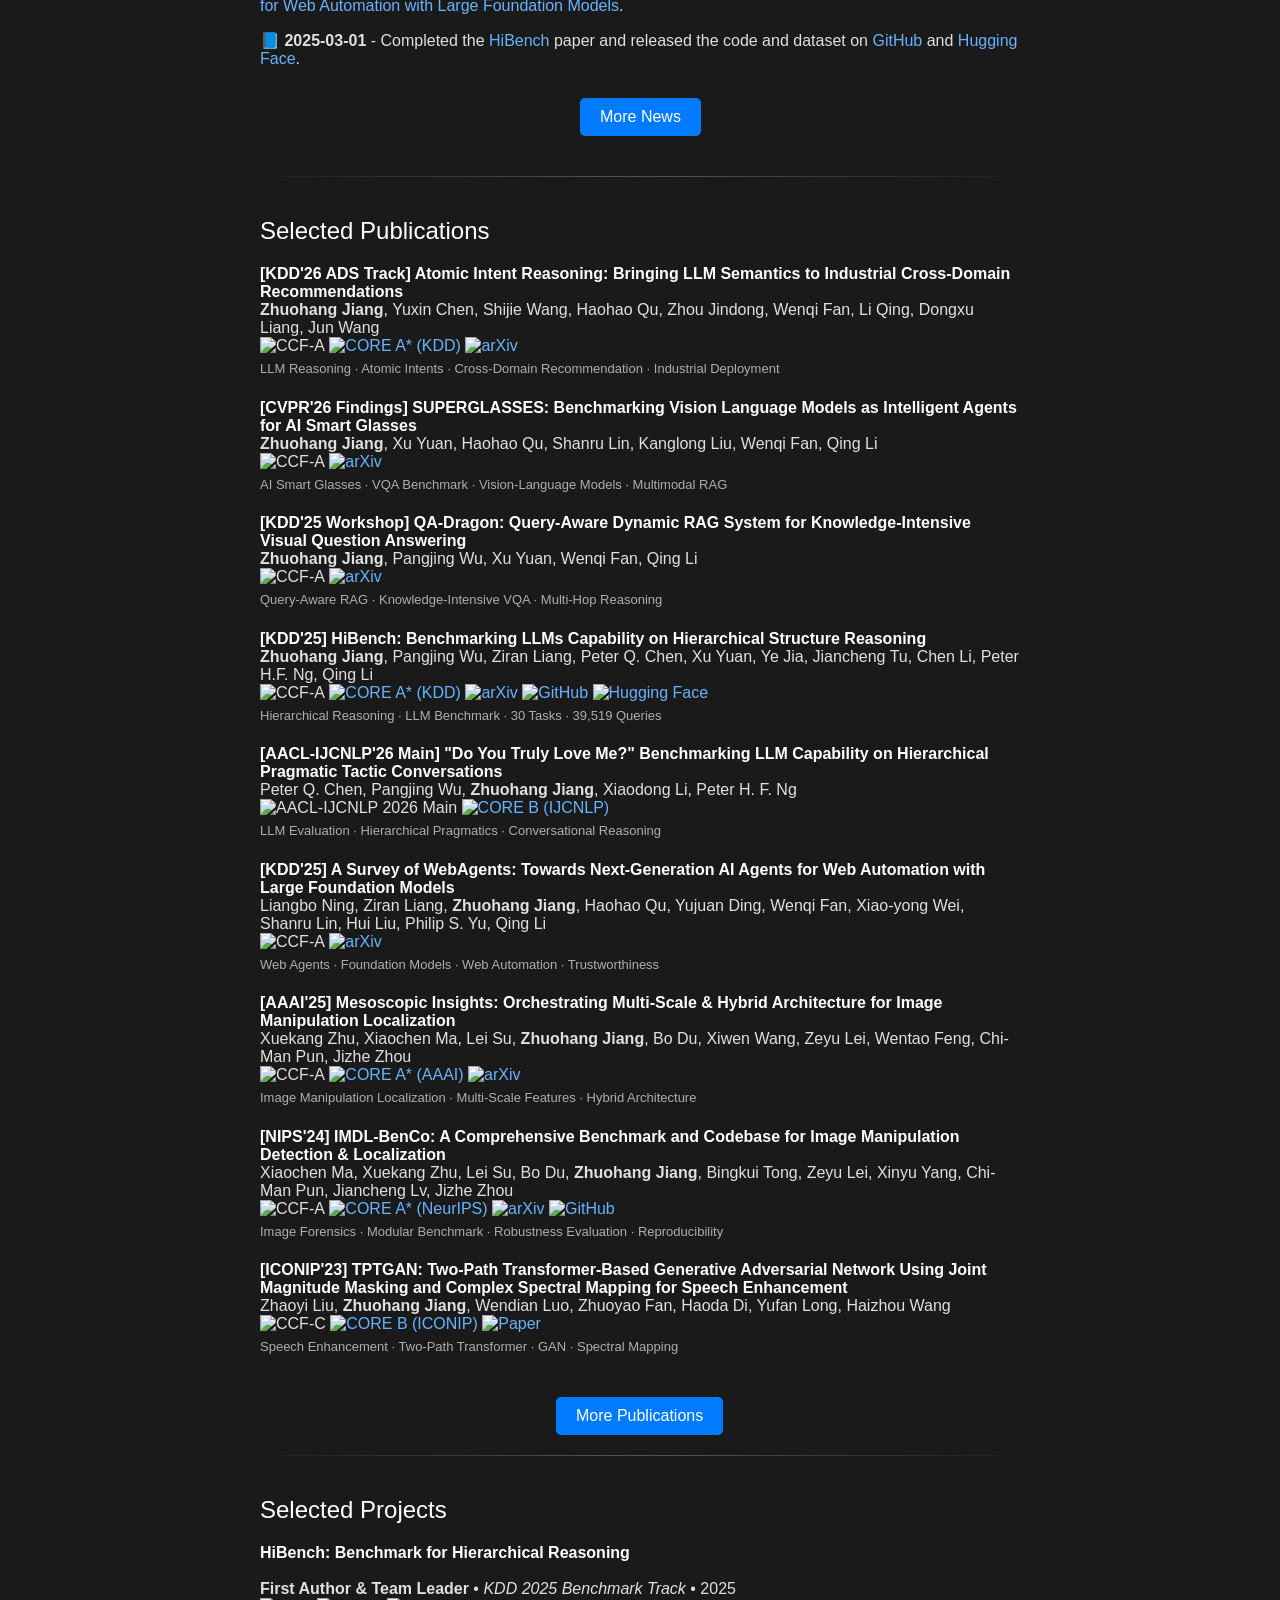
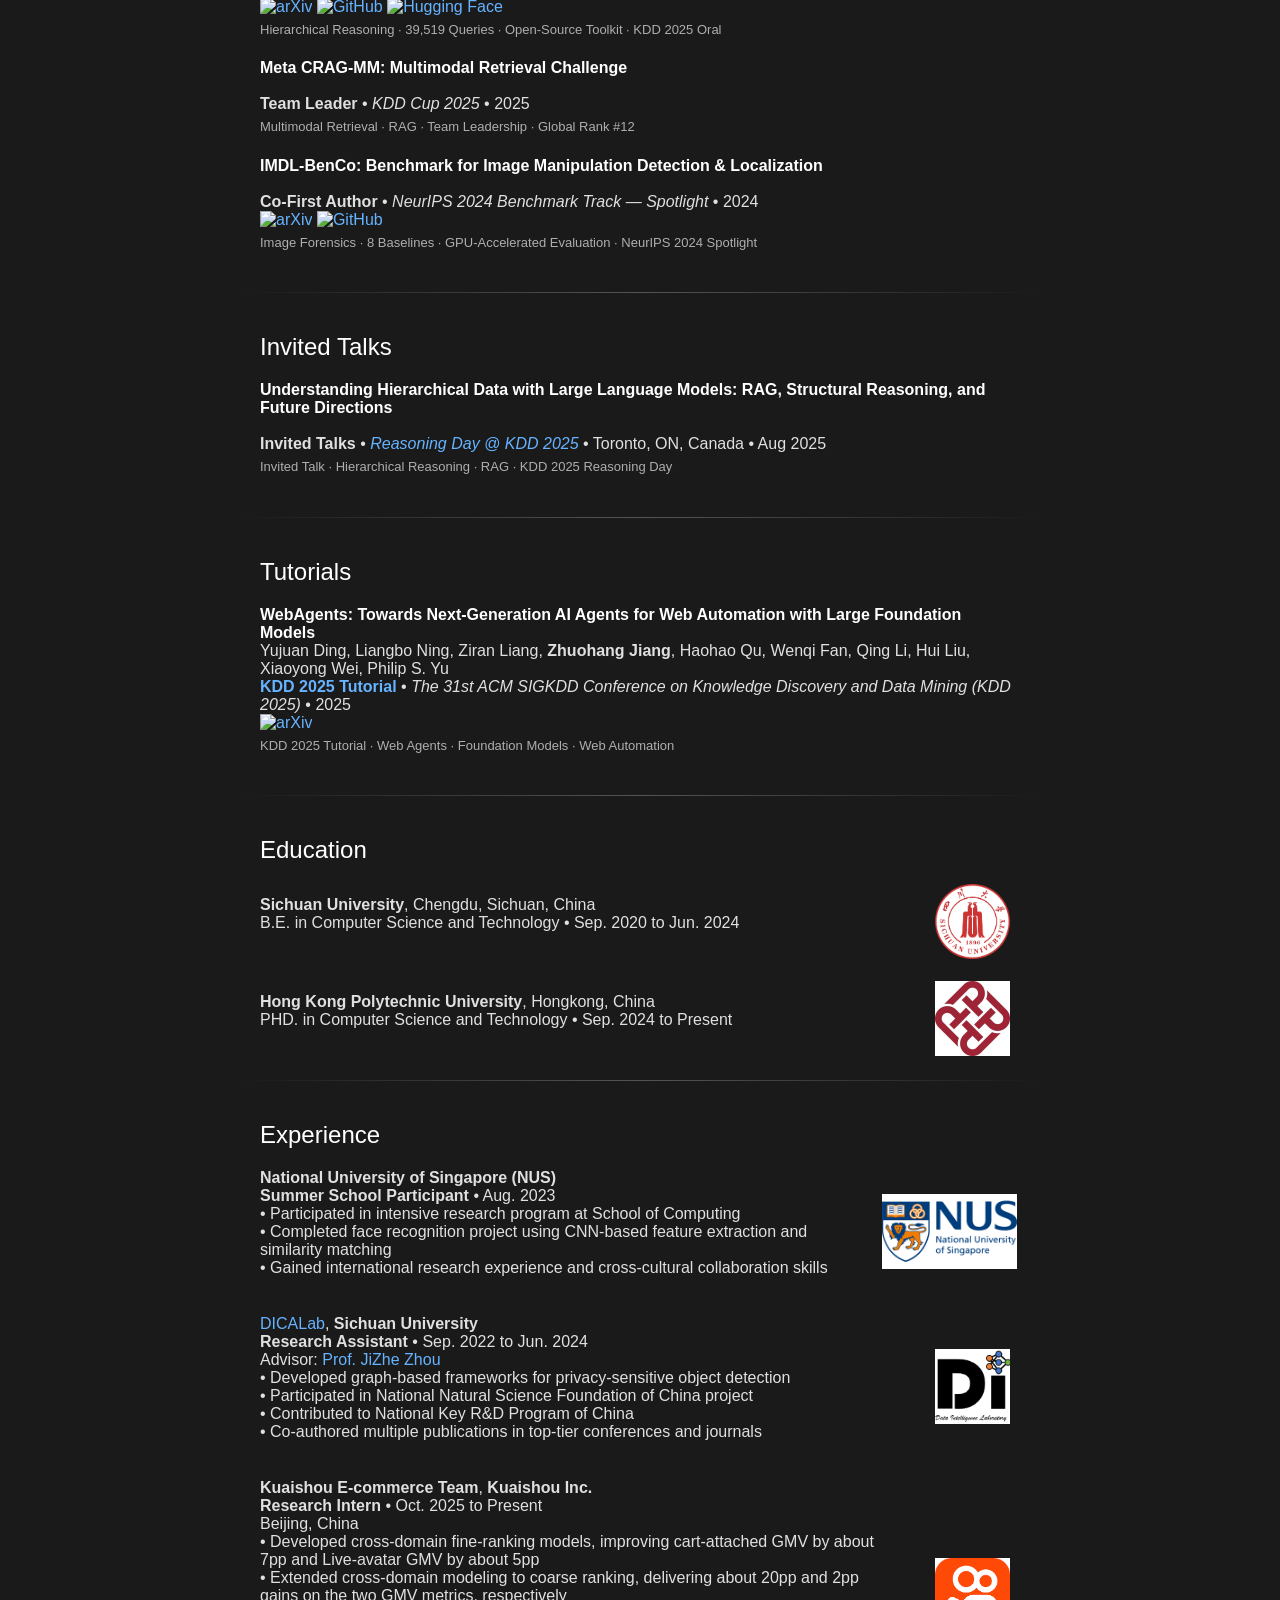
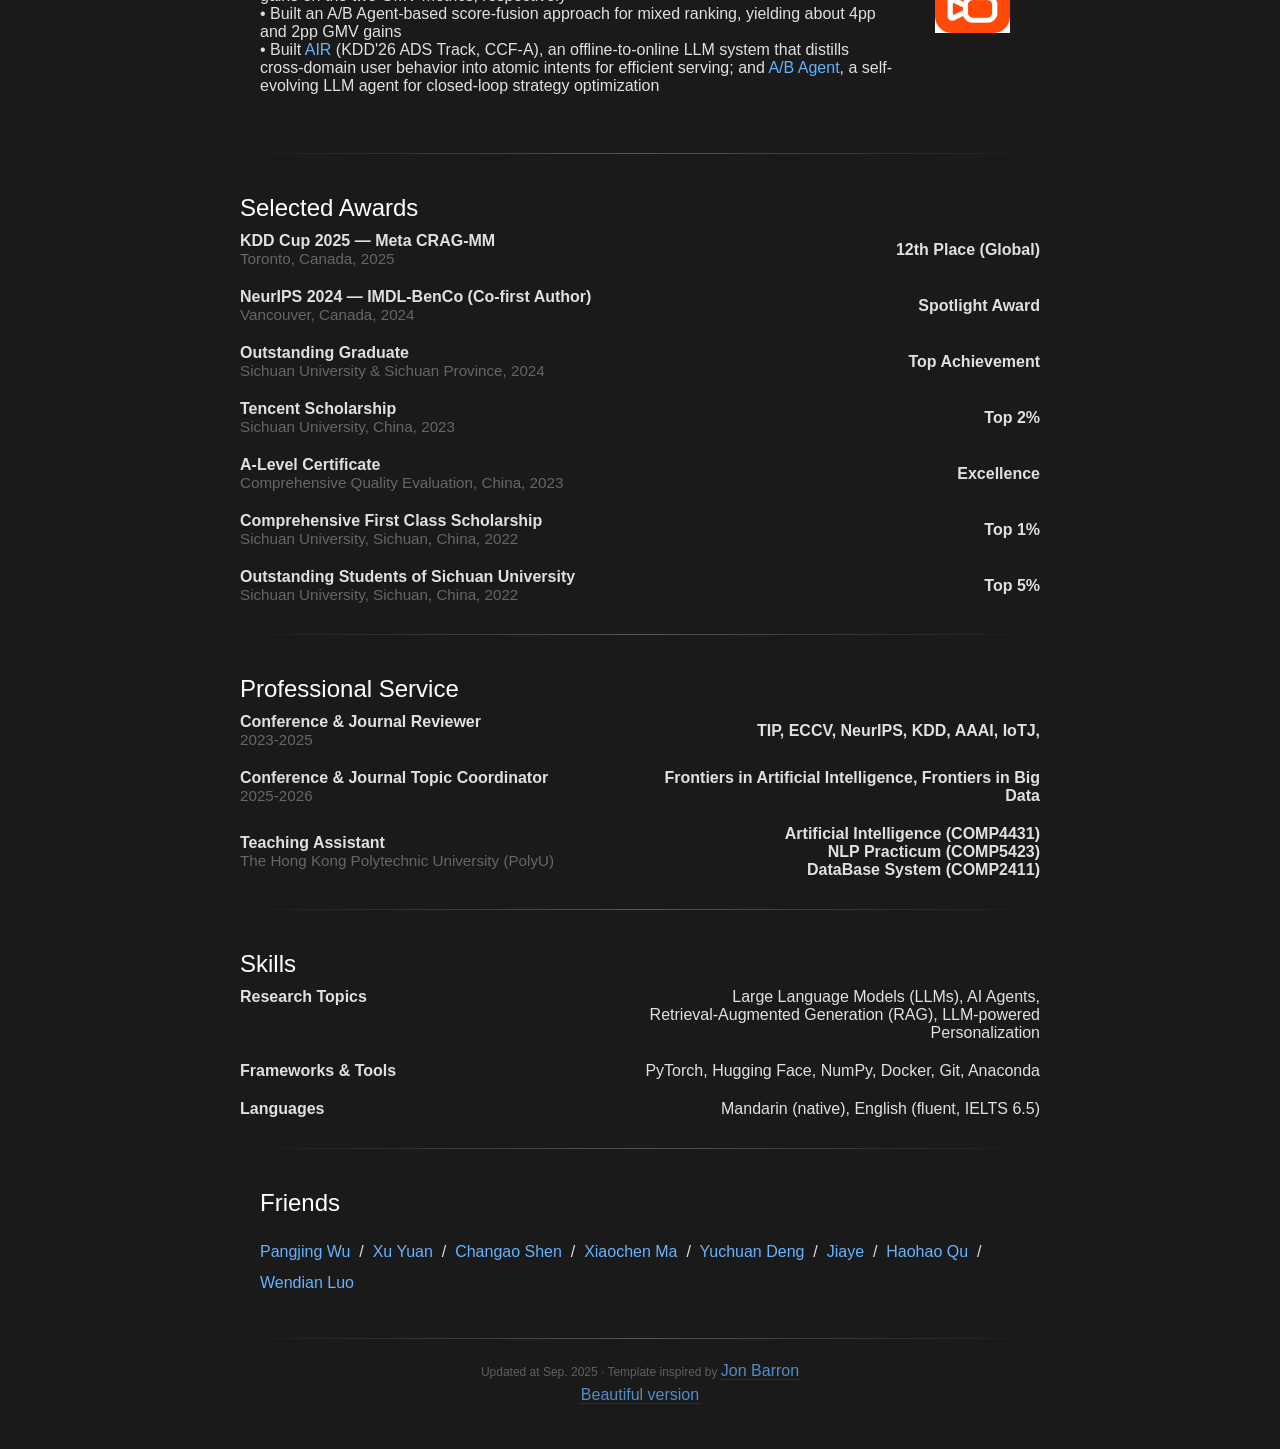
==== commit e1d278c5: "。。" ====
--- a/index.html
+++ b/index.html
@@ -693,6 +693,9 @@
                   <b>Zhuohang Jiang</b>, Yuxin Chen, Shijie Wang, Haohao Qu, Zhou Jindong, Wenqi Fan, Li Qing, Dongxu Liang, Jun Wang
                   <br>
                   <img src="https://img.shields.io/badge/CCF_A-KDD-1f77b4?style=flat-square" alt="CCF-A">
+                  <a href="https://portal.core.edu.au/conf-ranks/?search=KDD&amp;by=all&amp;source=ICORE2026"
+                    title="ICORE 2026: KDD — A*"><img
+                    src="https://img.shields.io/badge/CORE-A%2A-7b4ab5?style=flat-square" alt="CORE A* (KDD)"></a>
                   <a href="https://arxiv.org/pdf/2606.10357"><img
                     src="https://img.shields.io/badge/arXiv-2606.10357-b31b1b?style=flat-square" alt="arXiv"></a>
                   <br>
@@ -752,6 +755,9 @@
                   Li, Peter H.F. Ng, Qing Li
                   <br>
                   <img src="https://img.shields.io/badge/CCF_A-KDD-1f77b4?style=flat-square" alt="CCF-A">
+                  <a href="https://portal.core.edu.au/conf-ranks/?search=KDD&amp;by=all&amp;source=ICORE2026"
+                    title="ICORE 2026: KDD — A*"><img
+                    src="https://img.shields.io/badge/CORE-A%2A-7b4ab5?style=flat-square" alt="CORE A* (KDD)"></a>
                   <a href="https://arxiv.org/abs/2503.00912"><img
                       src="https://img.shields.io/badge/arXiv-2503.00912-b31b1b?style=flat-square" alt="arXiv"></a>
                   <a href="https://github.com/jzzzzh/HiBench"><img
@@ -777,6 +783,9 @@
                   Peter Q. Chen, Pangjing Wu, <b>Zhuohang Jiang</b>, Xiaodong Li, Peter H. F. Ng
                   <br>
                   <img src="https://img.shields.io/badge/AACL_IJCNLP-2026_Main-9467bd?style=flat-square" alt="AACL-IJCNLP 2026 Main">
+                  <a href="https://portal.core.edu.au/conf-ranks/?search=IJCNLP&amp;by=all&amp;source=ICORE2026"
+                    title="ICORE 2026: IJCNLP — B"><img
+                    src="https://img.shields.io/badge/CORE_(IJCNLP)-B-2ca02c?style=flat-square" alt="CORE B (IJCNLP)"></a>
                   <br>
                   <span class="summary-keywords">LLM Evaluation · Hierarchical Pragmatics · Conversational Reasoning</span>
                 </td>
@@ -816,6 +825,9 @@
                   Chi-Man Pun, Jizhe Zhou
                   <br>
                   <img src="https://img.shields.io/badge/CCF_A-AAAI-1f77b4?style=flat-square" alt="CCF-A">
+                  <a href="https://portal.core.edu.au/conf-ranks/?search=AAAI&amp;by=all&amp;source=ICORE2026"
+                    title="ICORE 2026: AAAI — A*"><img
+                    src="https://img.shields.io/badge/CORE-A%2A-7b4ab5?style=flat-square" alt="CORE A* (AAAI)"></a>
                   <a href="https://arxiv.org/abs/2412.13753"><img
                       src="https://img.shields.io/badge/arXiv-2412.13753-b31b1b?style=flat-square" alt="arXiv"></a>
                   <br>
@@ -840,6 +852,9 @@
                   Chi-Man Pun, Jiancheng Lv, Jizhe Zhou
                   <br>
                   <img src="https://img.shields.io/badge/CCF_A-NIPS-1f77b4?style=flat-square" alt="CCF-A">
+                  <a href="https://portal.core.edu.au/conf-ranks/?search=NeurIPS&amp;by=all&amp;source=ICORE2026"
+                    title="ICORE 2026: NeurIPS — A*"><img
+                    src="https://img.shields.io/badge/CORE-A%2A-7b4ab5?style=flat-square" alt="CORE A* (NeurIPS)"></a>
                   <a href="https://arxiv.org/abs/2406.10580"><img
                       src="https://img.shields.io/badge/arXiv-2406.10580-b31b1b?style=flat-square" alt="arXiv"></a>
                   <a href="https://github.com/scu-zjz/IMDLBenCo"><img
@@ -864,6 +879,9 @@
                     Zhaoyi Liu, <b>Zhuohang Jiang</b>, Wendian Luo, Zhuoyao Fan, Haoda Di, Yufan Long, Haizhou Wang
                     <br>
                     <img src="https://img.shields.io/badge/CCF_C-ICONIP-ff7f0e?style=flat-square" alt="CCF-C">
+                  <a href="https://portal.core.edu.au/conf-ranks/?search=ICONIP&amp;by=all&amp;source=ICORE2026"
+                    title="ICORE 2026: ICONIP — B"><img
+                    src="https://img.shields.io/badge/CORE-B-2ca02c?style=flat-square" alt="CORE B (ICONIP)"></a>
                     <a href="https://link.springer.com/chapter/10.1007/978-981-99-8138-0_5"><img
                         src="https://img.shields.io/badge/Paper-springer-2e8b57?style=flat-square" alt="Paper"></a>
                     <br>
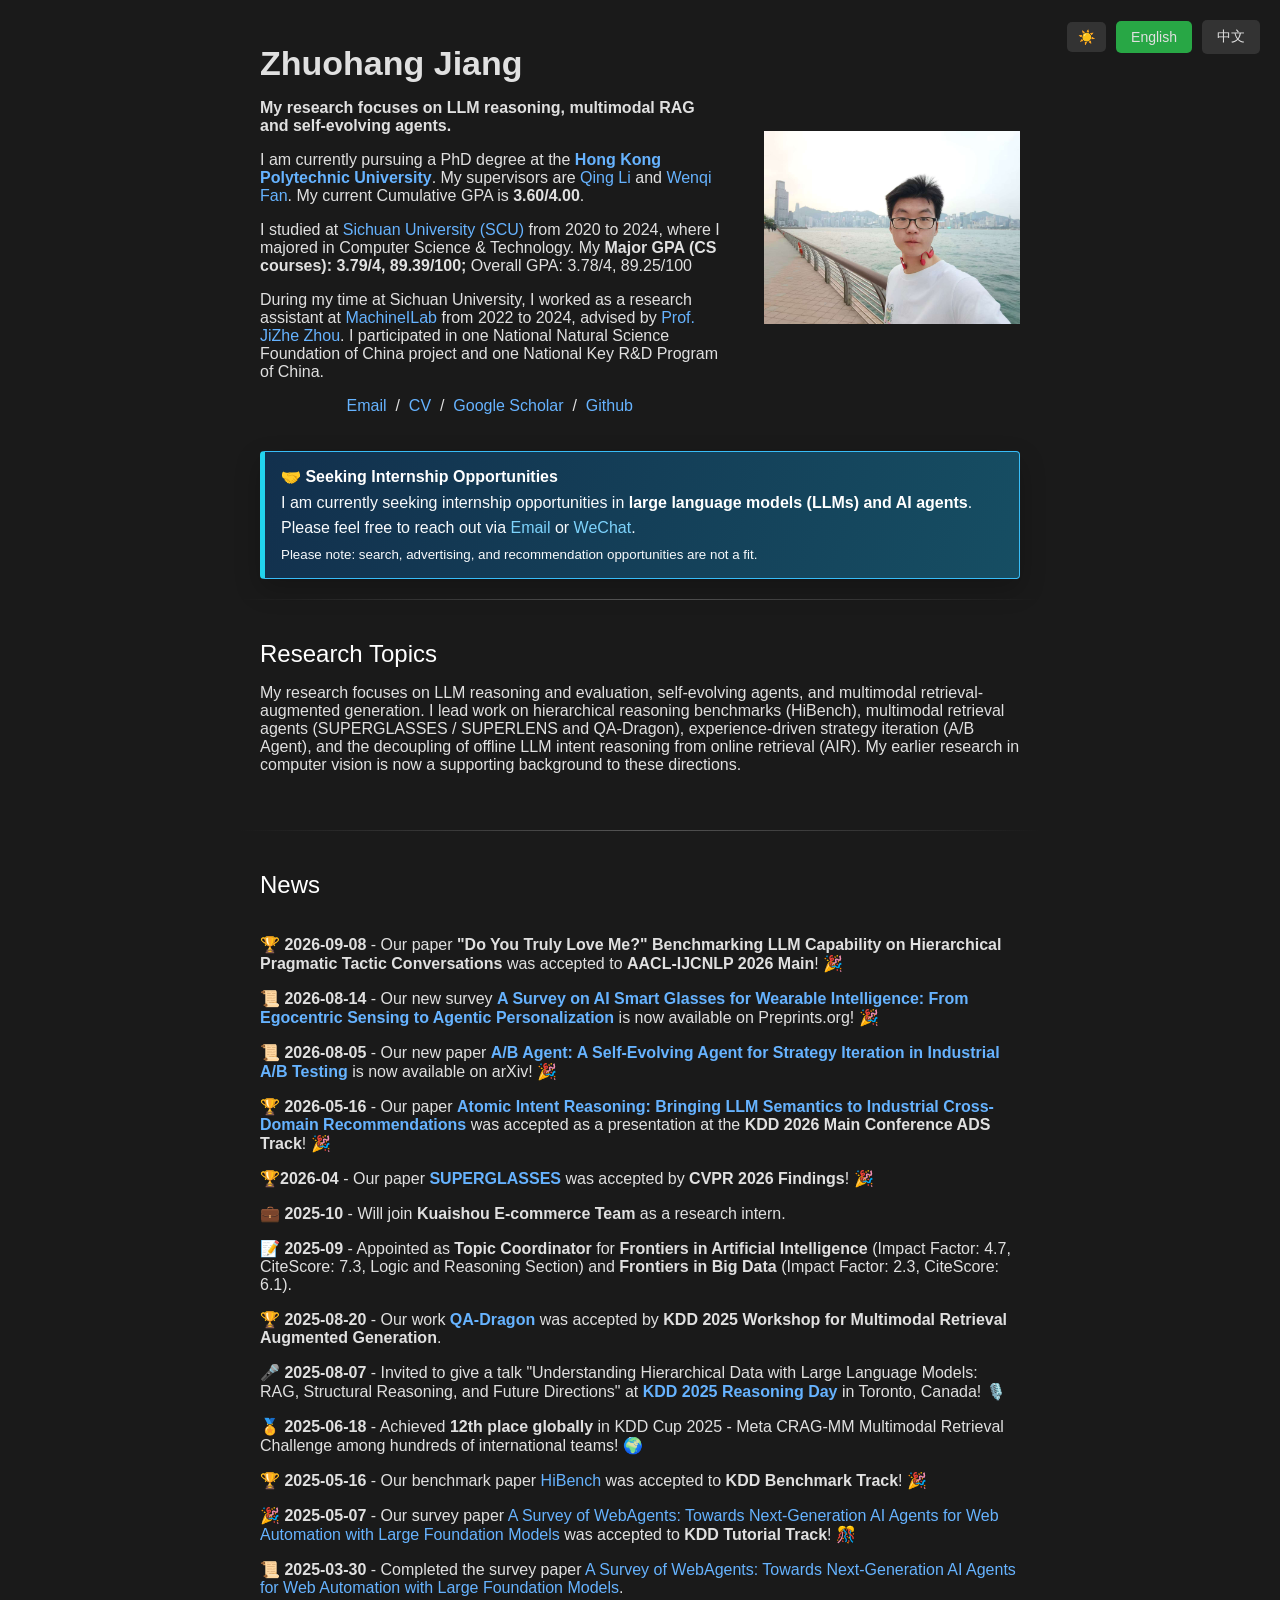
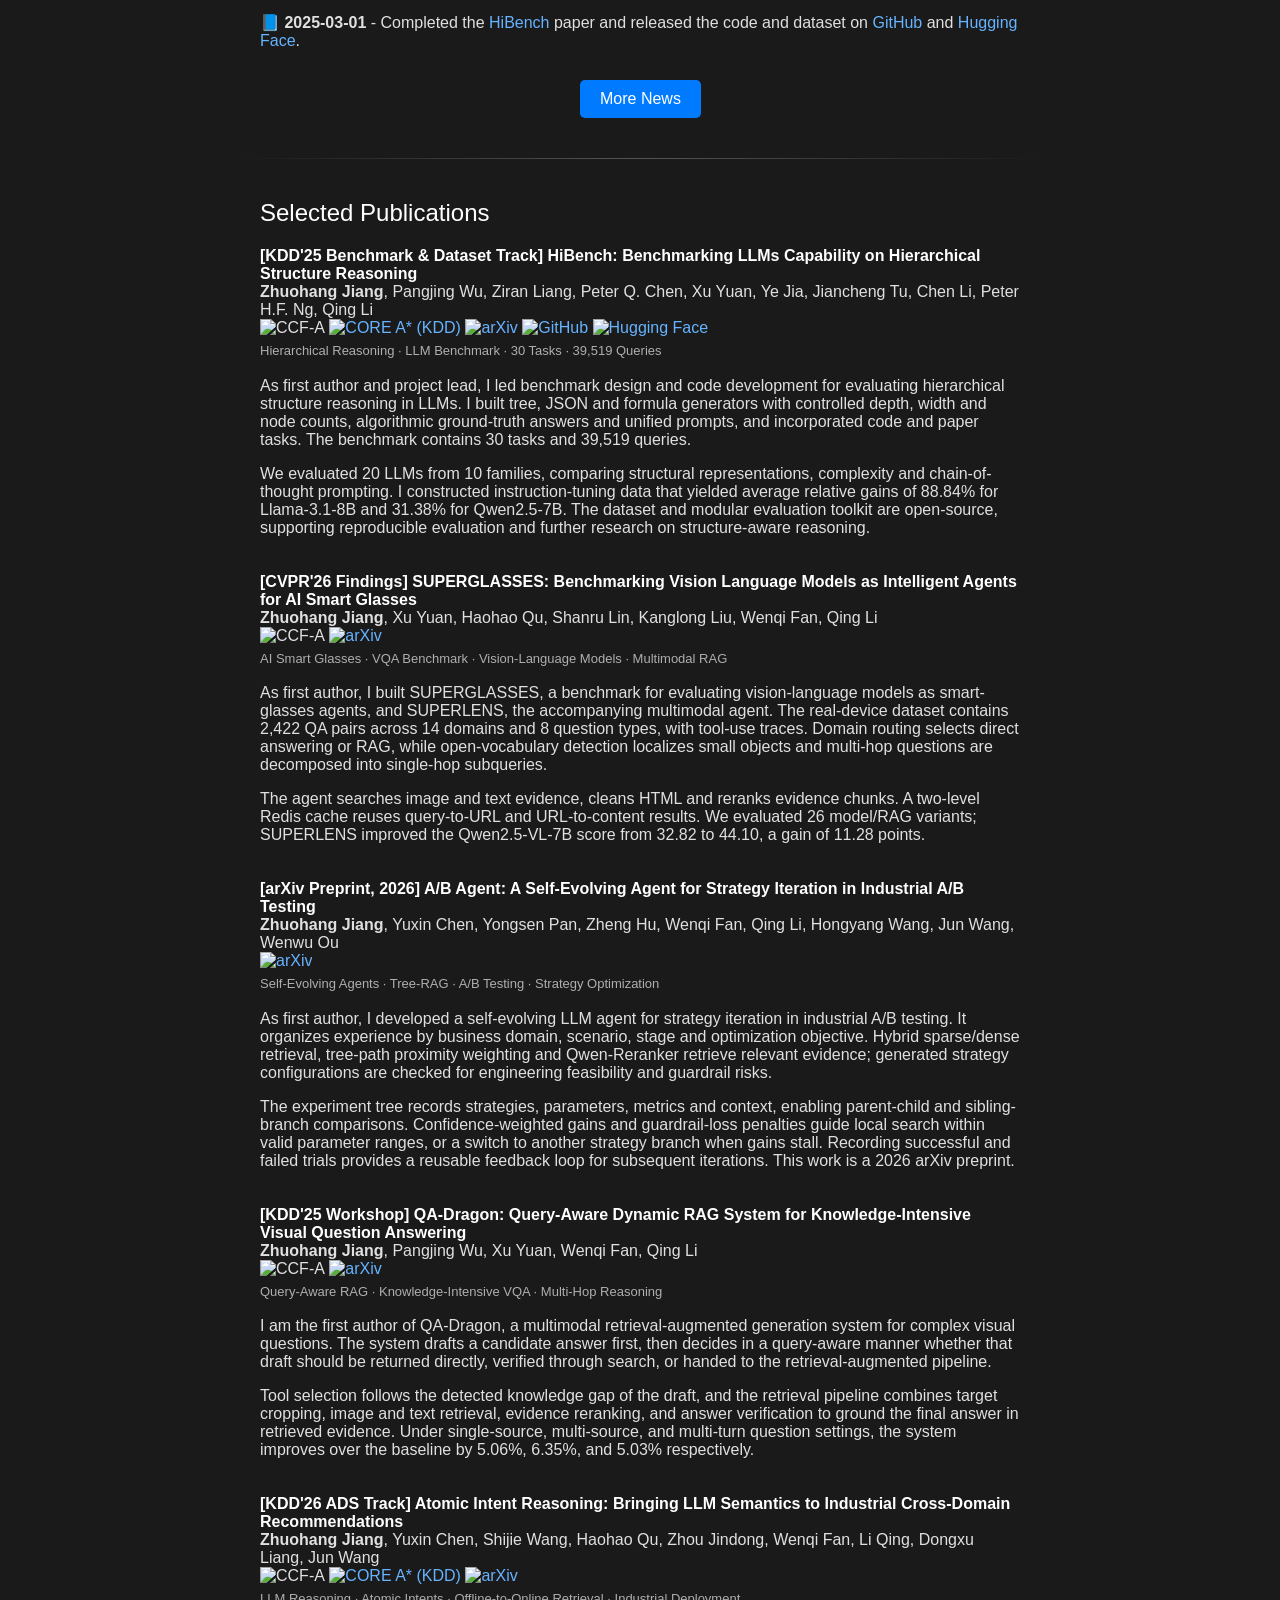
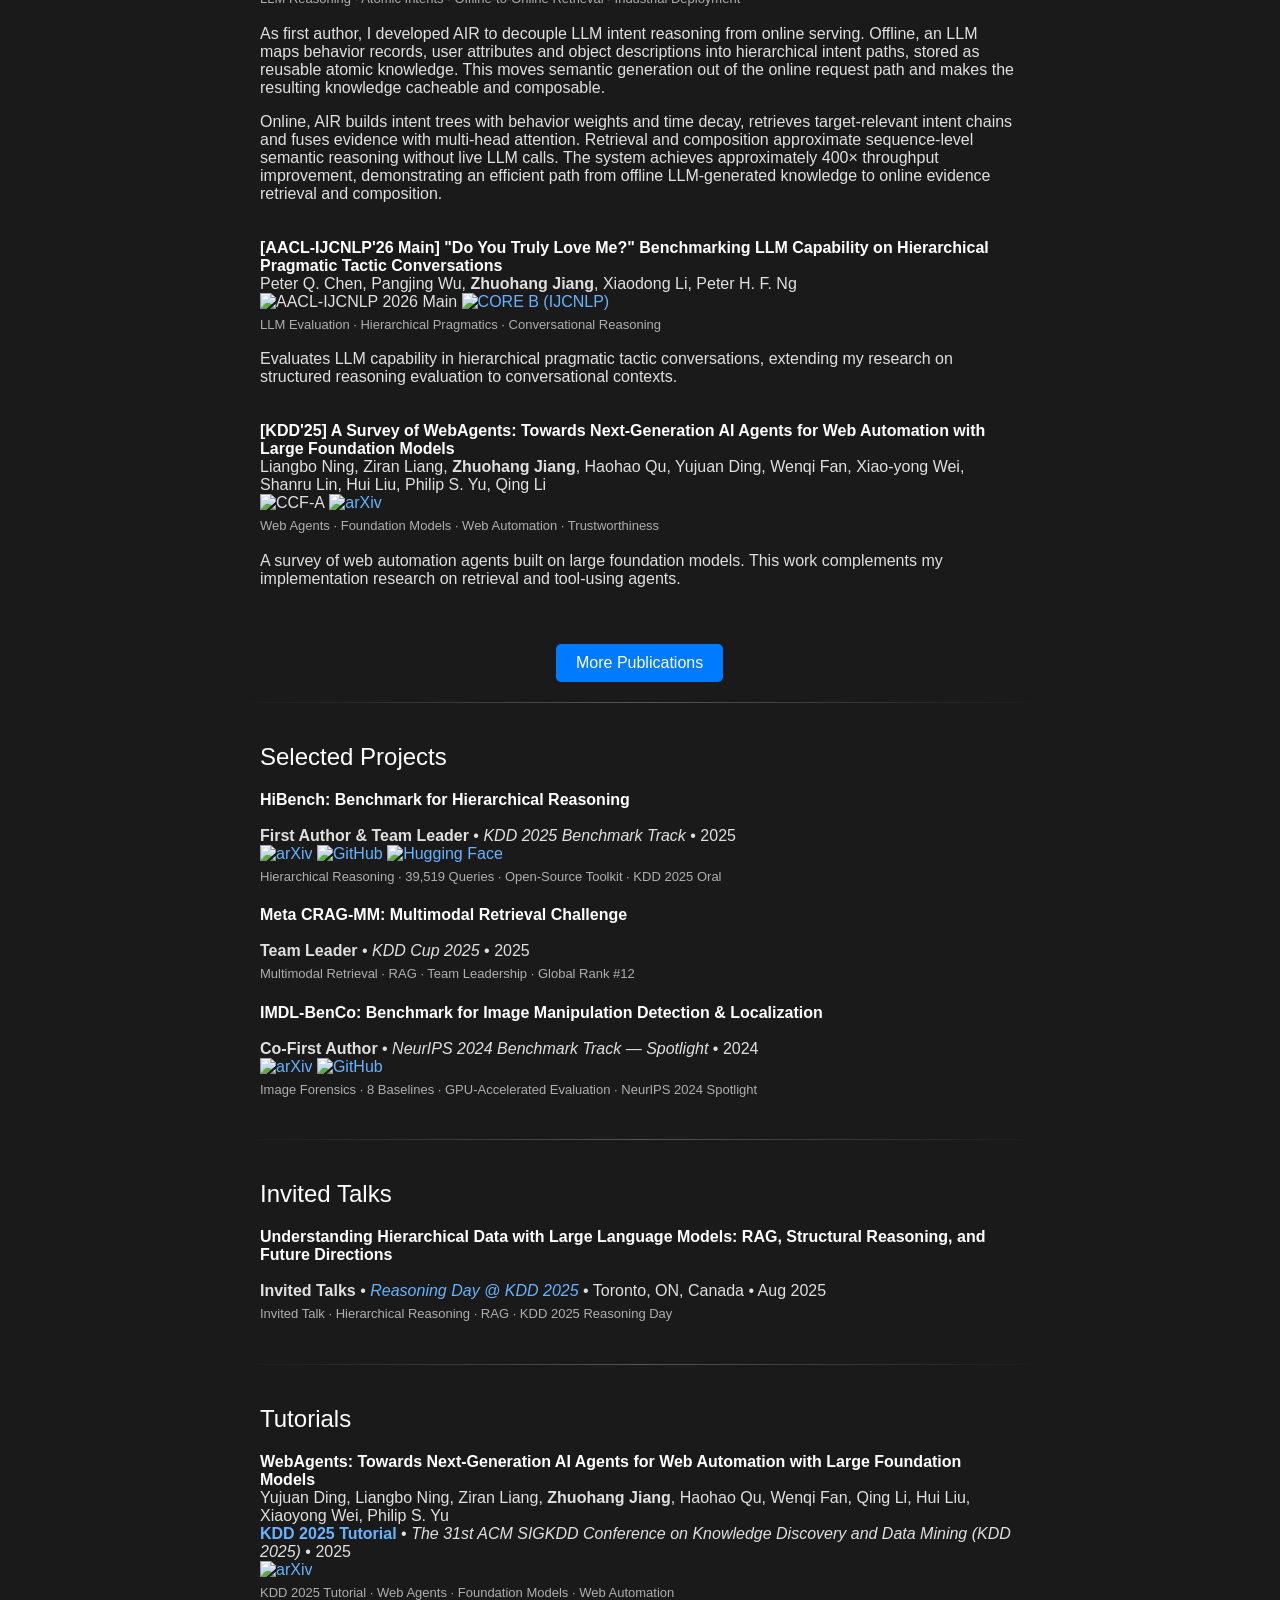
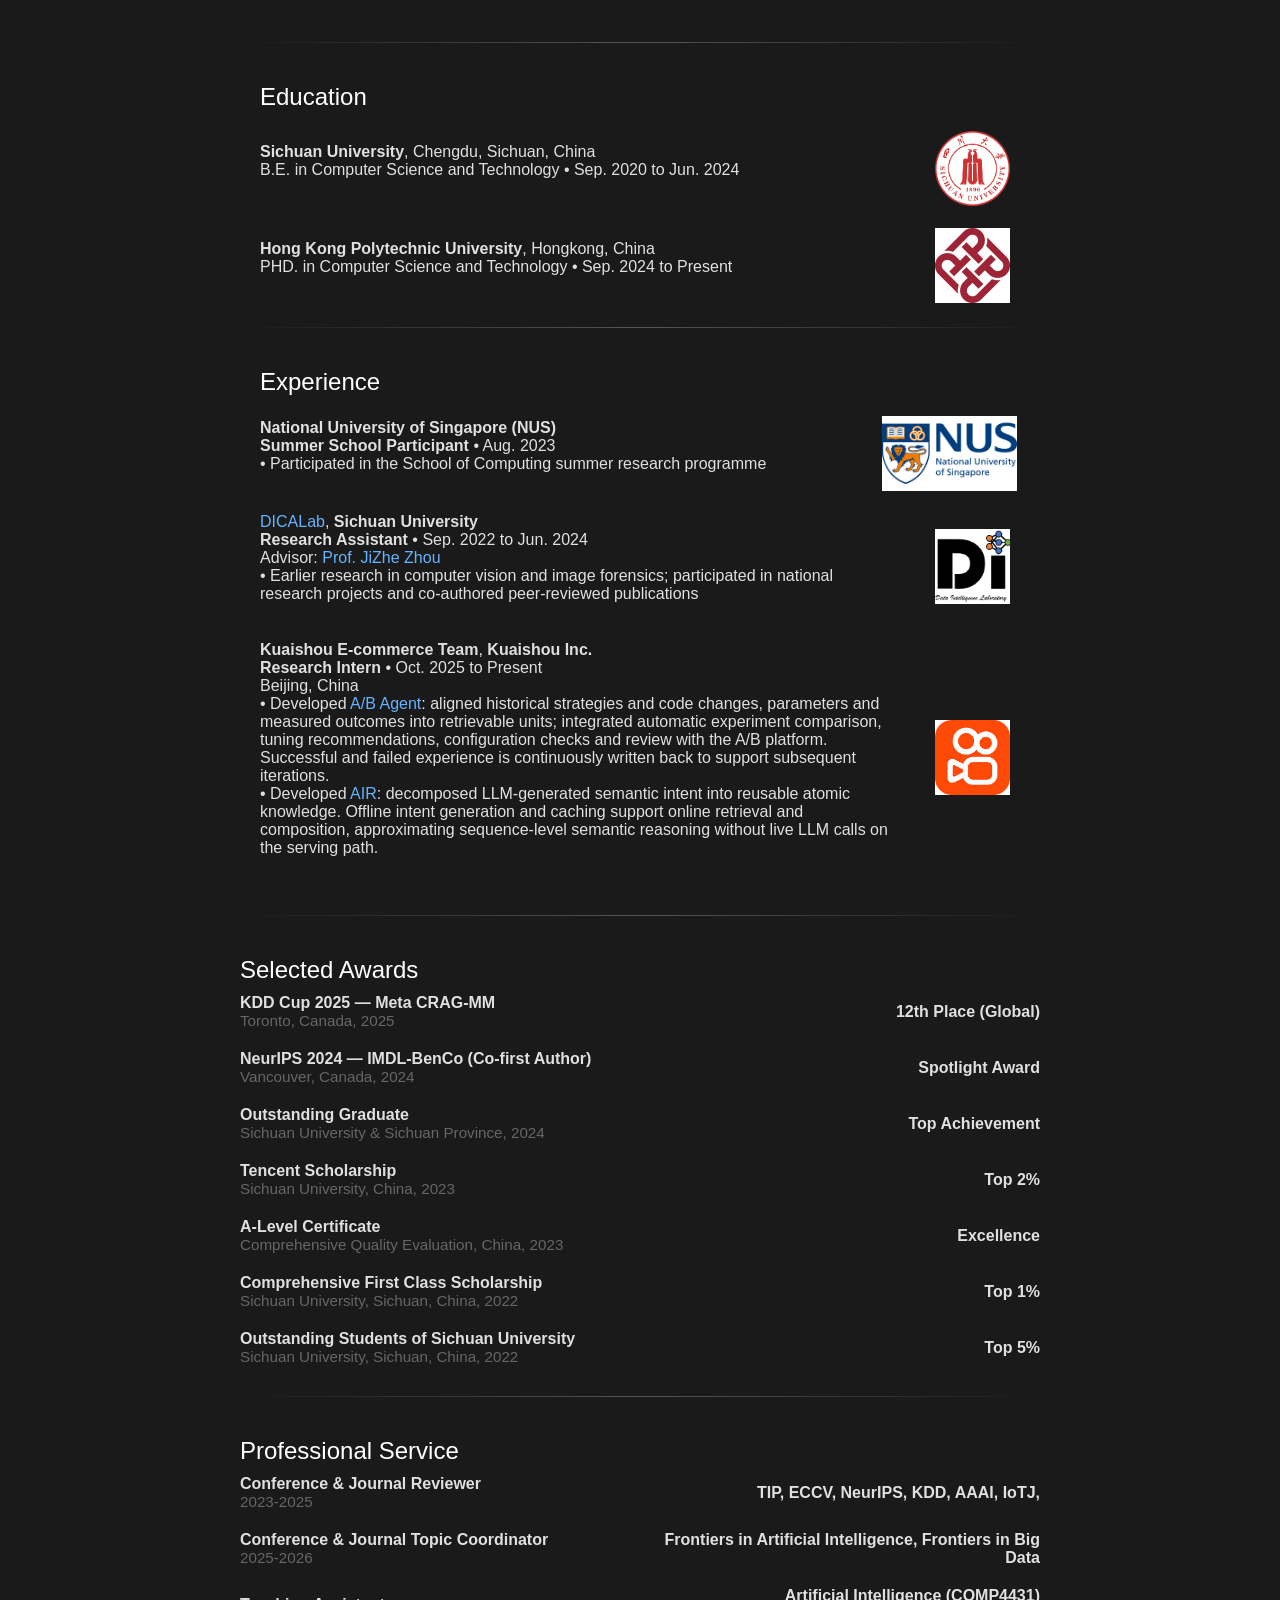
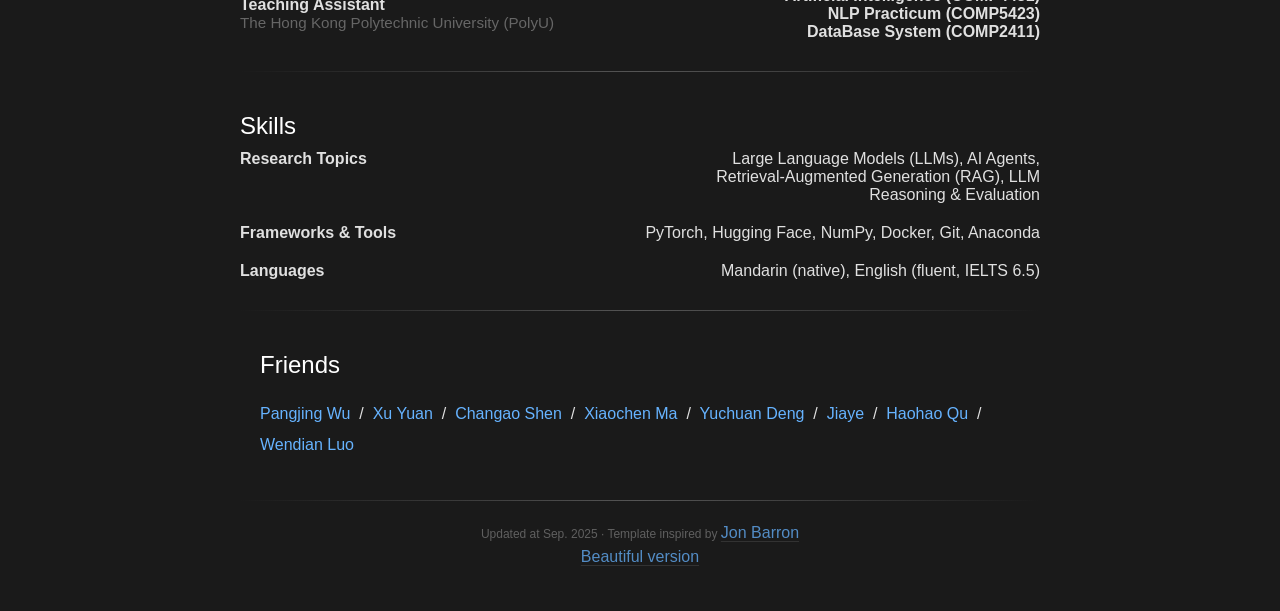
==== commit aaceb48a: "Emphasize LLM research and update bilingual CVs" ====
--- a/index.html
+++ b/index.html
@@ -332,7 +332,8 @@
                   <div>
                     <!-- 英文版本 -->
                     <div class="lang-content lang-en">
-                      <p>I am currently pursuing a PhD degree at the <strong> <a href="https://www.polyu.edu.hk/">Hong
+                      <p><strong>My research focuses on LLM reasoning, multimodal RAG and self-evolving agents.</strong></p>
+<p>I am currently pursuing a PhD degree at the <strong> <a href="https://www.polyu.edu.hk/">Hong
                             Kong Polytechnic University</a></strong>. My supervisors are <a
                           href="https://scholar.google.cz/citations?user=D1LEg-YAAAAJ&hl=zh-CN">Qing Li</a>
                         and <a href="https://scholar.google.cz/citations?user=SQ9UbHIAAAAJ&hl=zh-CN&oi=ao">Wenqi
@@ -358,7 +359,8 @@
 
                     <!-- 中文版本 -->
                     <div class="lang-content lang-zh hidden">
-                      <p>我目前在<strong><a href="https://www.polyu.edu.hk/">香港理工大学</a></strong>攻读博士学位。我的导师是<a
+                      <p><strong>研究聚焦大模型推理、多模态 RAG 与自进化智能体。</strong></p>
+<p>我目前在<strong><a href="https://www.polyu.edu.hk/">香港理工大学</a></strong>攻读博士学位。我的导师是<a
                           href="https://scholar.google.cz/citations?user=D1LEg-YAAAAJ&hl=zh-CN">李青教授</a>
                         和<a href="https://scholar.google.cz/citations?user=SQ9UbHIAAAAJ&hl=zh-CN&oi=ao">范文琦教授</a>。
                         我目前的累计GPA是<strong>3.60/4.00</strong>。
@@ -425,33 +427,11 @@
                   </heading>
                   <!-- 英文版本 -->
                   <div class="lang-content lang-en">
-                    <p>
-                      My research centers on <strong>large language models (LLMs), AI agents, and retrieval-augmented
-                        generation (RAG)</strong>, with a particular interest in turning LLM reasoning into reliable,
-                      efficient systems for large-scale decision-making and personalized user experiences.
-                    </p>
-                    <p>
-                      My previous research was primarily focused on topics within computer vision, such as tampering
-                      detection and object recognition tasks. I have contributed to the design of high-impact
-                      benchmarks,
-                      such as <strong>HiBench</strong>, and comprehensive surveys like <strong>WebAgents</strong>.
-                      My work has been published in <strong>top-tier conferences</strong>, including
-                      <strong>NeurIPS 2024</strong> (spotlight) , <strong>KDD 2025</strong>, <strong>KDD 2026</strong> and <strong>AAAI 2025</strong>, and has accumulated
-                      <strong>500+ citations</strong>, with an <strong>h-index of 6</strong>.
-                    </p>
+                    <p>My research focuses on LLM reasoning and evaluation, self-evolving agents, and multimodal retrieval-augmented generation. I lead work on hierarchical reasoning benchmarks (HiBench), multimodal retrieval agents (SUPERGLASSES / SUPERLENS and QA-Dragon), experience-driven strategy iteration (A/B Agent), and the decoupling of offline LLM intent reasoning from online retrieval (AIR). My earlier research in computer vision is now a supporting background to these directions.</p>
                   </div>
                   <!-- 中文版本 -->
                   <div class="lang-content lang-zh hidden">
-                    <p>
-                      我的研究兴趣主要集中在<strong>大语言模型（LLMs）、AI 智能体和检索增强生成（RAG）</strong>，尤其关注如何将
-                      大模型推理能力转化为可靠、高效的系统，用于大规模决策与个性化用户体验。
-                    </p>
-                    <p>
-                      我之前的研究主要集中在计算机视觉领域，如图像篡改检测和目标识别任务。我为高影响力基准测试的设计做出了贡献，
-                      如<strong>HiBench</strong>，以及综合性调研如<strong>WebAgents</strong>。
-                      我的工作发表在<strong>顶级会议</strong>上，包括<strong>NeurIPS 2024</strong>（spotlight）, <strong>KDD 2025</strong>, <strong>KDD 2026</strong>和<strong>AAAI 2025</strong>，
-                      累计获得<strong>500+引用</strong>，<strong>h指数为6</strong>。
-                    </p>
+                    <p>研究聚焦大模型推理与评测、自进化智能体、多模态检索增强生成。代表工作包括层次结构推理基准 HiBench、智能眼镜与视觉问答中的多模态检索智能体 SUPERGLASSES / SUPERLENS 和 QA-Dragon、基于实验反馈迭代的 A/B Agent，以及离线大模型意图推理与在线检索解耦的 AIR。此前从事计算机视觉与图像取证研究。</p>
                   </div>
                 </td>
               </tr>
@@ -688,65 +668,7 @@
             <tbody>
               <tr>
                 <td style="padding:0px 20px 20px 20px;width:100%;vertical-align:middle">
-                  <papertitle>[KDD'26 ADS Track] Atomic Intent Reasoning: Bringing LLM Semantics to Industrial Cross-Domain Recommendations</papertitle>
-                  <br>
-                  <b>Zhuohang Jiang</b>, Yuxin Chen, Shijie Wang, Haohao Qu, Zhou Jindong, Wenqi Fan, Li Qing, Dongxu Liang, Jun Wang
-                  <br>
-                  <img src="https://img.shields.io/badge/CCF_A-KDD-1f77b4?style=flat-square" alt="CCF-A">
-                  <a href="https://portal.core.edu.au/conf-ranks/?search=KDD&amp;by=all&amp;source=ICORE2026"
-                    title="ICORE 2026: KDD — A*"><img
-                    src="https://img.shields.io/badge/CORE-A%2A-7b4ab5?style=flat-square" alt="CORE A* (KDD)"></a>
-                  <a href="https://arxiv.org/pdf/2606.10357"><img
-                    src="https://img.shields.io/badge/arXiv-2606.10357-b31b1b?style=flat-square" alt="arXiv"></a>
-                  <br>
-                  <span class="summary-keywords">LLM Reasoning · Atomic Intents · Cross-Domain Recommendation · Industrial Deployment</span>
-                </td>
-              </tr>
-            </tbody>
-          </table>
-          <table
-            style="width:100%;border:0px;border-spacing:0px;border-collapse:separate;margin-right:auto;margin-left:auto;">
-            <tbody>
-              <tr>
-                <td style="padding:0px 20px 20px 20px;width:100%;vertical-align:middle">
-                  <papertitle>[CVPR'26 Findings] SUPERGLASSES: Benchmarking Vision Language Models as Intelligent Agents for AI Smart Glasses</papertitle>
-                  <br>
-                  <b>Zhuohang Jiang</b>, Xu Yuan, Haohao Qu, Shanru Lin, Kanglong Liu, Wenqi Fan, Qing Li
-                  <br>
-                  <img src="https://img.shields.io/badge/CCF_A-CVPR-1f77b4?style=flat-square" alt="CCF-A">
-                  <a href="https://arxiv.org/abs/2602.22683"><img
-                      src="https://img.shields.io/badge/arXiv-2602.22683-b31b1b?style=flat-square" alt="arXiv"></a>
-                  <br>
-                  <span class="summary-keywords">AI Smart Glasses · VQA Benchmark · Vision-Language Models · Multimodal RAG</span>
-                </td>
-              </tr>
-            </tbody>
-          </table>
-          <table
-            style="width:100%;border:0px;border-spacing:0px;border-collapse:separate;margin-right:auto;margin-left:auto;">
-            <tbody>
-              <tr>
-                <td style="padding:0px 20px 20px 20px;width:100%;vertical-align:middle">
-                  <papertitle>[KDD'25 Workshop] QA‑Dragon: Query‑Aware Dynamic RAG System for Knowledge‑Intensive Visual
-                    Question Answering</papertitle>
-                  <br>
-                  <b>Zhuohang Jiang</b>, Pangjing Wu, Xu Yuan, Wenqi Fan, Qing Li
-                  <br>
-                  <img src="https://img.shields.io/badge/CCF_A-KDD-1f77b4?style=flat-square" alt="CCF-A">
-                  <a href="https://arxiv.org/abs/2508.05197"><img
-                      src="https://img.shields.io/badge/arXiv-2508.05197-b31b1b?style=flat-square" alt="arXiv"></a>
-                  <br>
-                  <span class="summary-keywords">Query-Aware RAG · Knowledge-Intensive VQA · Multi-Hop Reasoning</span>
-                </td>
-              </tr>
-            </tbody>
-          </table>
-          <table
-            style="width:100%;border:0px;border-spacing:0px;border-collapse:separate;margin-right:auto;margin-left:auto;">
-            <tbody>
-              <tr>
-                <td style="padding:0px 20px 20px 20px;width:100%;vertical-align:middle">
-                  <papertitle>[KDD'25] HiBench: Benchmarking LLMs Capability on Hierarchical Structure Reasoning
+                  <papertitle>[KDD'25 Benchmark &amp; Dataset Track] HiBench: Benchmarking LLMs Capability on Hierarchical Structure Reasoning
                   </papertitle>
 
                   <br>
@@ -768,11 +690,106 @@
                       alt="Hugging Face"></a>
                   <br>
                   <span class="summary-keywords">Hierarchical Reasoning · LLM Benchmark · 30 Tasks · 39,519 Queries</span>
-                </td>
-              </tr>
-            </tbody>
-          </table>
-          <table
+<p class="lang-content lang-en">As first author and project lead, I led benchmark design and code development for evaluating hierarchical structure reasoning in LLMs. I built tree, JSON and formula generators with controlled depth, width and node counts, algorithmic ground-truth answers and unified prompts, and incorporated code and paper tasks. The benchmark contains 30 tasks and 39,519 queries.</p>
+<p class="lang-content lang-en">We evaluated 20 LLMs from 10 families, comparing structural representations, complexity and chain-of-thought prompting. I constructed instruction-tuning data that yielded average relative gains of 88.84% for Llama-3.1-8B and 31.38% for Qwen2.5-7B. The dataset and modular evaluation toolkit are open-source, supporting reproducible evaluation and further research on structure-aware reasoning.</p>
+<p class="lang-content lang-zh hidden">作为第一作者与项目负责人，负责层次结构推理基准设计与代码统筹。控制树深度、宽度与节点数，实现树、JSON、公式生成、算法标答与统一提示，并纳入代码和论文任务；共构建 30 项任务、39,519 条样例。</p>
+<p class="lang-content lang-zh hidden">对 10 个家族的 20 个 LLM 开展结构表示、复杂度与 CoT 对比评测；构造指令微调数据，使 Llama-3.1-8B、Qwen2.5-7B 分别获得 88.84%、31.38% 的平均相对提升。开源数据与模块化评测工具库，支持结构化推理的复现、评测与后续研究。</p>
+                </td>
+              </tr>
+            </tbody>
+          </table>
+<table
+            style="width:100%;border:0px;border-spacing:0px;border-collapse:separate;margin-right:auto;margin-left:auto;">
+            <tbody>
+              <tr>
+                <td style="padding:0px 20px 20px 20px;width:100%;vertical-align:middle">
+                  <papertitle>[CVPR'26 Findings] SUPERGLASSES: Benchmarking Vision Language Models as Intelligent Agents for AI Smart Glasses</papertitle>
+                  <br>
+                  <b>Zhuohang Jiang</b>, Xu Yuan, Haohao Qu, Shanru Lin, Kanglong Liu, Wenqi Fan, Qing Li
+                  <br>
+                  <img src="https://img.shields.io/badge/CCF_A-CVPR-1f77b4?style=flat-square" alt="CCF-A">
+                  <a href="https://arxiv.org/abs/2602.22683"><img
+                      src="https://img.shields.io/badge/arXiv-2602.22683-b31b1b?style=flat-square" alt="arXiv"></a>
+                  <br>
+                  <span class="summary-keywords">AI Smart Glasses · VQA Benchmark · Vision-Language Models · Multimodal RAG</span>
+<p class="lang-content lang-en">As first author, I built SUPERGLASSES, a benchmark for evaluating vision-language models as smart-glasses agents, and SUPERLENS, the accompanying multimodal agent. The real-device dataset contains 2,422 QA pairs across 14 domains and 8 question types, with tool-use traces. Domain routing selects direct answering or RAG, while open-vocabulary detection localizes small objects and multi-hop questions are decomposed into single-hop subqueries.</p>
+<p class="lang-content lang-en">The agent searches image and text evidence, cleans HTML and reranks evidence chunks. A two-level Redis cache reuses query-to-URL and URL-to-content results. We evaluated 26 model/RAG variants; SUPERLENS improved the Qwen2.5-VL-7B score from 32.82 to 44.10, a gain of 11.28 points.</p>
+<p class="lang-content lang-zh hidden">作为第一作者，构建智能眼镜视觉语言模型评测基准 SUPERGLASSES 与多模态智能体 SUPERLENS。基于真实设备采集 2,422 个问答对，覆盖 14 个领域、8 类问题，并保留工具调用轨迹。通过领域路由选择直接回答或 RAG，以开放词汇检测定位小目标，并将多跳问题拆为单跳子查询。</p>
+<p class="lang-content lang-zh hidden">智能体执行图像与文本搜索、HTML 清洗及证据分块重排；采用两级 Redis 缓存复用“查询到 URL、URL 到正文”的结果。评测 26 个模型/RAG 变体，基于 Qwen2.5-VL-7B 的 SUPERLENS 得分由 32.82 提至 44.10，提升 11.28 分。</p>
+                </td>
+              </tr>
+            </tbody>
+          </table>
+<table
+            style="width:100%;border:0px;border-spacing:0px;border-collapse:separate;margin-right:auto;margin-left:auto;">
+            <tbody>
+              <tr>
+                <td style="padding:0px 20px 20px 20px;width:100%;vertical-align:middle">
+                  <papertitle>[arXiv Preprint, 2026] A/B Agent: A Self-Evolving Agent for Strategy Iteration in Industrial A/B Testing</papertitle>
+                  <br>
+                  <b>Zhuohang Jiang</b>, Yuxin Chen, Yongsen Pan, Zheng Hu, Wenqi Fan, Qing Li, Hongyang Wang, Jun Wang, Wenwu Ou
+                  <br>
+                  <a href="https://arxiv.org/abs/2608.04625"><img
+                    src="https://img.shields.io/badge/arXiv-2608.04625-b31b1b?style=flat-square" alt="arXiv"></a>
+                  <br>
+                  <span class="summary-keywords">Self-Evolving Agents · Tree-RAG · A/B Testing · Strategy Optimization</span>
+<p class="lang-content lang-en">As first author, I developed a self-evolving LLM agent for strategy iteration in industrial A/B testing. It organizes experience by business domain, scenario, stage and optimization objective. Hybrid sparse/dense retrieval, tree-path proximity weighting and Qwen-Reranker retrieve relevant evidence; generated strategy configurations are checked for engineering feasibility and guardrail risks.</p>
+<p class="lang-content lang-en">The experiment tree records strategies, parameters, metrics and context, enabling parent-child and sibling-branch comparisons. Confidence-weighted gains and guardrail-loss penalties guide local search within valid parameter ranges, or a switch to another strategy branch when gains stall. Recording successful and failed trials provides a reusable feedback loop for subsequent iterations. This work is a 2026 arXiv preprint.</p>
+<p class="lang-content lang-zh hidden">作为第一作者，研发面向工业 A/B 测试策略迭代的自进化大模型智能体。按业务域、场景、阶段与优化目标组织经验树；融合稀疏与稠密检索，结合树路径邻近度加权与 Qwen-Reranker 精排，为策略配置生成检索历史证据，并检查工程可行性与护栏风险。</p>
+<p class="lang-content lang-zh hidden">以实验树节点记录策略、参数、指标与上下文，进行父子版本和兄弟分支对比；结合置信度加权收益与护栏损失惩罚，决定在有效参数区间局部搜索，或在收益停滞时切换策略分支。成功与失败实验持续沉淀为后续迭代可复用的经验。该工作为 2026 年 arXiv 预印本。</p>
+                </td>
+              </tr>
+            </tbody>
+          </table>
+<table
+            style="width:100%;border:0px;border-spacing:0px;border-collapse:separate;margin-right:auto;margin-left:auto;">
+            <tbody>
+              <tr>
+                <td style="padding:0px 20px 20px 20px;width:100%;vertical-align:middle">
+                  <papertitle>[KDD'25 Workshop] QA‑Dragon: Query‑Aware Dynamic RAG System for Knowledge‑Intensive Visual
+                    Question Answering</papertitle>
+                  <br>
+                  <b>Zhuohang Jiang</b>, Pangjing Wu, Xu Yuan, Wenqi Fan, Qing Li
+                  <br>
+                  <img src="https://img.shields.io/badge/CCF_A-KDD-1f77b4?style=flat-square" alt="CCF-A">
+                  <a href="https://arxiv.org/abs/2508.05197"><img
+                      src="https://img.shields.io/badge/arXiv-2508.05197-b31b1b?style=flat-square" alt="arXiv"></a>
+                  <br>
+                  <span class="summary-keywords">Query-Aware RAG · Knowledge-Intensive VQA · Multi-Hop Reasoning</span>
+<p class="lang-content lang-en">I am the first author of QA-Dragon, a multimodal retrieval-augmented generation system for complex visual questions. The system drafts a candidate answer first, then decides in a query-aware manner whether that draft should be returned directly, verified through search, or handed to the retrieval-augmented pipeline.</p>
+<p class="lang-content lang-en">Tool selection follows the detected knowledge gap of the draft, and the retrieval pipeline combines target cropping, image and text retrieval, evidence reranking, and answer verification to ground the final answer in retrieved evidence. Under single-source, multi-source, and multi-turn question settings, the system improves over the baseline by 5.06%, 6.35%, and 5.03% respectively.</p>
+<p class="lang-content lang-zh hidden">我是 QA-Dragon 的第一作者，这是一个面向复杂视觉问题的多模态检索增强生成系统。系统先生成一个候选答案，再以问题感知的方式判断该草稿应当直接输出、交由搜索验证，还是进入检索增强流程。</p>
+<p class="lang-content lang-zh hidden">工具选择由草稿所暴露的知识缺口决定，检索侧结合目标裁剪、图像与文本检索、证据重排与答案校验，利用检索证据支撑最终回答。在单源、多源与多轮问题设定下，较基线分别提升 5.06%、6.35% 与 5.03%。</p>
+                </td>
+              </tr>
+            </tbody>
+          </table>
+<table
+            style="width:100%;border:0px;border-spacing:0px;border-collapse:separate;margin-right:auto;margin-left:auto;">
+            <tbody>
+              <tr>
+                <td style="padding:0px 20px 20px 20px;width:100%;vertical-align:middle">
+                  <papertitle>[KDD'26 ADS Track] Atomic Intent Reasoning: Bringing LLM Semantics to Industrial Cross-Domain Recommendations</papertitle>
+                  <br>
+                  <b>Zhuohang Jiang</b>, Yuxin Chen, Shijie Wang, Haohao Qu, Zhou Jindong, Wenqi Fan, Li Qing, Dongxu Liang, Jun Wang
+                  <br>
+                  <img src="https://img.shields.io/badge/CCF_A-KDD-1f77b4?style=flat-square" alt="CCF-A">
+                  <a href="https://portal.core.edu.au/conf-ranks/?search=KDD&amp;by=all&amp;source=ICORE2026"
+                    title="ICORE 2026: KDD — A*"><img
+                    src="https://img.shields.io/badge/CORE-A%2A-7b4ab5?style=flat-square" alt="CORE A* (KDD)"></a>
+                  <a href="https://arxiv.org/pdf/2606.10357"><img
+                    src="https://img.shields.io/badge/arXiv-2606.10357-b31b1b?style=flat-square" alt="arXiv"></a>
+                  <br>
+                  <span class="summary-keywords">LLM Reasoning · Atomic Intents · Offline-to-Online Retrieval · Industrial Deployment</span>
+<p class="lang-content lang-en">As first author, I developed AIR to decouple LLM intent reasoning from online serving. Offline, an LLM maps behavior records, user attributes and object descriptions into hierarchical intent paths, stored as reusable atomic knowledge. This moves semantic generation out of the online request path and makes the resulting knowledge cacheable and composable.</p>
+<p class="lang-content lang-en">Online, AIR builds intent trees with behavior weights and time decay, retrieves target-relevant intent chains and fuses evidence with multi-head attention. Retrieval and composition approximate sequence-level semantic reasoning without live LLM calls. The system achieves approximately 400× throughput improvement, demonstrating an efficient path from offline LLM-generated knowledge to online evidence retrieval and composition.</p>
+<p class="lang-content lang-zh hidden">作为第一作者，研发 AIR，实现大模型意图推理与在线服务解耦。离线将行为记录、用户属性与对象描述输入 LLM，生成分层语义意图路径并存储为可复用的原子知识，将语义生成移出在线请求链路，使知识能够缓存与组合。</p>
+<p class="lang-content lang-zh hidden">在线按行为权重与时间衰减构建意图树，检索目标相关意图链，并以多头注意力融合证据；通过检索与组合近似序列级语义推理，无需实时调用 LLM，实现约 400× 吞吐提升。重点在于将离线生成的语义知识转化为在线可检索、可组合的证据。</p>
+                </td>
+              </tr>
+            </tbody>
+          </table>
+<table
             style="width:100%;border:0px;border-spacing:0px;border-collapse:separate;margin-right:auto;margin-left:auto;">
             <tbody>
               <tr>
@@ -788,11 +805,13 @@
                     src="https://img.shields.io/badge/CORE_(IJCNLP)-B-2ca02c?style=flat-square" alt="CORE B (IJCNLP)"></a>
                   <br>
                   <span class="summary-keywords">LLM Evaluation · Hierarchical Pragmatics · Conversational Reasoning</span>
-                </td>
-              </tr>
-            </tbody>
-          </table>
-          <table
+<p class="lang-content lang-en">Evaluates LLM capability in hierarchical pragmatic tactic conversations, extending my research on structured reasoning evaluation to conversational contexts.</p>
+<p class="lang-content lang-zh hidden">评测大模型在层次化语用策略对话中的能力，将结构化推理评测的研究视角拓展至对话场景。</p>
+                </td>
+              </tr>
+            </tbody>
+          </table>
+<table
             style="width:100%;border:0px;border-spacing:0px;border-collapse:separate;margin-right:auto;margin-left:auto;">
             <tbody>
               <tr>
@@ -809,11 +828,15 @@
                       src="https://img.shields.io/badge/arXiv-2503.23350-b31b1b?style=flat-square" alt="arXiv"></a>
                   <br>
                   <span class="summary-keywords">Web Agents · Foundation Models · Web Automation · Trustworthiness</span>
-                </td>
-              </tr>
-            </tbody>
-          </table>
-          <table
+<p class="lang-content lang-en">A survey of web automation agents built on large foundation models. This work complements my implementation research on retrieval and tool-using agents.</p>
+<p class="lang-content lang-zh hidden">围绕大基础模型驱动的网页自动化智能体开展综述研究，与我的检索增强、工具使用和智能体系统实践形成互补。</p>
+                </td>
+              </tr>
+            </tbody>
+          </table>
+
+          <div class="more-publications" style="display: none;">
+<table
             style="width:100%;border:0px;border-spacing:0px;border-collapse:separate;margin-right:auto;margin-left:auto;">
             <tbody>
               <tr>
@@ -836,7 +859,7 @@
               </tr>
             </tbody>
           </table>
-          <table
+<table
             style="width:100%;border:0px;border-spacing:0px;border-collapse:separate;margin-right:auto;margin-left:auto;">
             <tbody>
               <tr>
@@ -866,7 +889,7 @@
               </tr>
             </tbody>
           </table>
-          <table
+<table
               style="width:100%;border:0px;border-spacing:0px;border-collapse:separate;margin-right:auto;margin-left:auto;">
               <tbody>
                 <tr>
@@ -890,8 +913,6 @@
                 </tr>
               </tbody>
             </table>
-
-          <div class="more-publications" style="display: none;">
             <!-- Manuscripts under review and preprints -->
           <table
             style="width:100%;border:0px;border-spacing:0px;border-collapse:separate;margin-right:auto;margin-left:auto;">
@@ -916,23 +937,7 @@
               </tr>
             </tbody>
           </table>
-          <table
-            style="width:100%;border:0px;border-spacing:0px;border-collapse:separate;margin-right:auto;margin-left:auto;">
-            <tbody>
-              <tr>
-                <td style="padding:0px 20px 20px 20px;width:100%;vertical-align:middle">
-                  <papertitle>A/B Agent: A Self-Evolving Agent for Strategy Iteration in Industrial A/B Testing</papertitle>
-                  <br>
-                  <b>Zhuohang Jiang</b>, Yuxin Chen, Yongsen Pan, Zheng Hu, Wenqi Fan, Qing Li, Hongyang Wang, Jun Wang, Wenwu Ou
-                  <br>
-                  <a href="https://arxiv.org/abs/2608.04625"><img
-                    src="https://img.shields.io/badge/arXiv-2608.04625-b31b1b?style=flat-square" alt="arXiv"></a>
-                  <br>
-                  <span class="summary-keywords">Self-Evolving Agents · Tree-RAG · A/B Testing · Strategy Optimization</span>
-                </td>
-              </tr>
-            </tbody>
-          </table>
+
           <table
             style="width:100%;border:0px;border-spacing:0px;border-collapse:separate;margin-right:auto;margin-left:auto;">
             <tbody>
@@ -1458,11 +1463,7 @@
                     <br>
                     <strong>Summer School Participant</strong> • Aug. 2023
                     <br>
-                    • Participated in intensive research program at School of Computing
-                    <br>
-                    • Completed face recognition project using CNN-based feature extraction and similarity matching
-                    <br>
-                    • Gained international research experience and cross-cultural collaboration skills
+                    • Participated in the School of Computing summer research programme
                     </br>
                   </td>
                   <td style="padding:0px 20px 0px 20px;width:10%;vertical-align:middle"><img src="images/nus.png"
@@ -1484,13 +1485,7 @@
                     Advisor: <a href="https://scholar.google.com/citations?user=-cNWmJMAAAAJ&hl=zh-CN"> Prof. JiZhe
                       Zhou</a>
                     <br>
-                    • Developed graph-based frameworks for privacy-sensitive object detection
-                    <br>
-                    • Participated in National Natural Science Foundation of China project
-                    <br>
-                    • Contributed to National Key R&D Program of China
-                    <br>
-                    • Co-authored multiple publications in top-tier conferences and journals
+                    • Earlier research in computer vision and image forensics; participated in national research projects and co-authored peer-reviewed publications
                     </br>
                   </td>
                   <td style="padding:0px 20px 0px 20px;width:10%;vertical-align:middle"><img src="images/DICA.png"
@@ -1511,19 +1506,8 @@
                     <br>
                     Beijing, China
                     <br>
-                    • Developed cross-domain fine-ranking models, improving cart-attached GMV by about 7pp and
-                    Live-avatar GMV by about 5pp
-                    <br>
-                    • Extended cross-domain modeling to coarse ranking, delivering about 20pp and 2pp gains on the two
-                    GMV metrics, respectively
-                    <br>
-                    • Built an A/B Agent-based score-fusion approach for mixed ranking, yielding about 4pp and 2pp GMV gains
-                    <br>
-                    • Built <a href="https://arxiv.org/abs/2606.10357">AIR</a> (KDD'26 ADS Track, CCF-A), an
-                    offline-to-online LLM system that distills cross-domain user behavior into atomic intents for
-                    efficient serving; and <a href="https://arxiv.org/abs/2608.04625">A/B Agent</a>, a self-evolving
-                    LLM agent for closed-loop strategy optimization
-                    <br>
+                    • Developed <a href="https://arxiv.org/abs/2608.04625">A/B Agent</a>: aligned historical strategies and code changes, parameters and measured outcomes into retrievable units; integrated automatic experiment comparison, tuning recommendations, configuration checks and review with the A/B platform. Successful and failed experience is continuously written back to support subsequent iterations.<br>
+• Developed <a href="https://arxiv.org/abs/2606.10357">AIR</a>: decomposed LLM-generated semantic intent into reusable atomic knowledge. Offline intent generation and caching support online retrieval and composition, approximating sequence-level semantic reasoning without live LLM calls on the serving path.<br>
 
                   </td>
                   <td style="padding:0px 20px 0px 20px;width:10%;vertical-align:middle"><img src="images/kuaishou.png"
@@ -1544,11 +1528,7 @@
                     <br>
                     <strong>暑期学校学员</strong> • 2023年8月
                     <br>
-                    • 参与计算机学院的密集研究项目
-                    <br>
-                    • 完成基于CNN特征提取和相似度匹配的人脸识别项目
-                    <br>
-                    • 获得国际研究经验和跨文化合作技能
+                    • 参与计算机学院暑期研究项目
                     </br>
                   </td>
                   <td style="padding:0px 20px 0px 20px;width:10%;vertical-align:middle"><img src="images/nus.png"
@@ -1569,13 +1549,7 @@
                     <br>
                     导师：<a href="https://scholar.google.com/citations?user=-cNWmJMAAAAJ&hl=zh-CN"> 周吉喆教授</a>
                     <br>
-                    • 开发用于隐私敏感对象检测的基于图的框架
-                    <br>
-                    • 参与国家自然科学基金项目
-                    <br>
-                    • 参与国家重点研发计划项目
-                    <br>
-                    • 在顶级会议和期刊上合著多篇论文
+                    • 早期从事计算机视觉与图像取证研究，参与国家级科研项目并合作发表相关论文
                     </br>
                   </td>
                   <td style="padding:0px 20px 0px 20px;width:8%;vertical-align:middle"><img src="images/DICA.png"
@@ -1595,16 +1569,8 @@
                     <br>
                     中国北京
                     <br>
-                    • 在精排阶段开展跨域建模与队列优化，挂车 GMV 提升约 7pp，Live 头像 GMV 提升约 5pp
-                    <br>
-                    • 将跨域建模拓展至粗排阶段，两项 GMV 指标分别提升约 20pp 和 2pp
-                    <br>
-                    • 在混排阶段落地基于 A/B Agent 的电商预估分融合方案，两项 GMV 指标分别提升约 4pp 和 2pp
-                    <br>
-                    • 构建 <a href="https://arxiv.org/abs/2606.10357">AIR</a>（KDD'26 ADS Track，CCF-A）：离线利用
-                    大模型将跨域用户行为蒸馏为原子意图、在线高效组合并服务；以及
-                    <a href="https://arxiv.org/abs/2608.04625">A/B Agent</a>：面向策略闭环优化的自进化大模型智能体
-                    <br>
+                    • 研发 <a href="https://arxiv.org/abs/2608.04625">A/B Agent</a>：将历史策略与代码改动、参数及指标结果对齐为可检索单元；接入 A/B 平台，自动对比实验、输出调参建议，并执行配置校验与审核。成功与失败经验持续回写，为后续迭代提供依据。<br>
+• 研发 <a href="https://arxiv.org/abs/2606.10357">AIR</a>：将大模型生成的语义意图分解为可复用的原子知识，通过离线意图生成与缓存、在线检索与组合，近似序列级语义推理，避免在线服务链路实时调用大模型。<br>
 
                   </td>
                   <td style="padding:0px 20px 0px 20px;width:10%;vertical-align:middle"><img src="images/kuaishou.png"
@@ -1861,7 +1827,7 @@
                   <strong>Research Topics</strong>
                 </td>
                 <td style="width:70%;vertical-align:top;padding:10px 0;text-align:left;">
-                  Large Language Models (LLMs), AI Agents, Retrieval‑Augmented Generation (RAG), LLM-powered Personalization
+                  Large Language Models (LLMs), AI Agents, Retrieval‑Augmented Generation (RAG), LLM Reasoning &amp; Evaluation
                 </td>
               </tr>
               <tr class="lang-content lang-en">
@@ -1887,7 +1853,7 @@
                   <strong>研究方向</strong>
                 </td>
                 <td style="width:70%;vertical-align:top;padding:10px 0;text-align:left;">
-                  大语言模型 (LLMs)，AI 智能体，检索增强生成 (RAG)，大模型驱动的个性化
+                  大语言模型 (LLMs)，AI 智能体，检索增强生成 (RAG)，大模型推理与评测
                 </td>
               </tr>
               <tr class="lang-content lang-zh hidden">
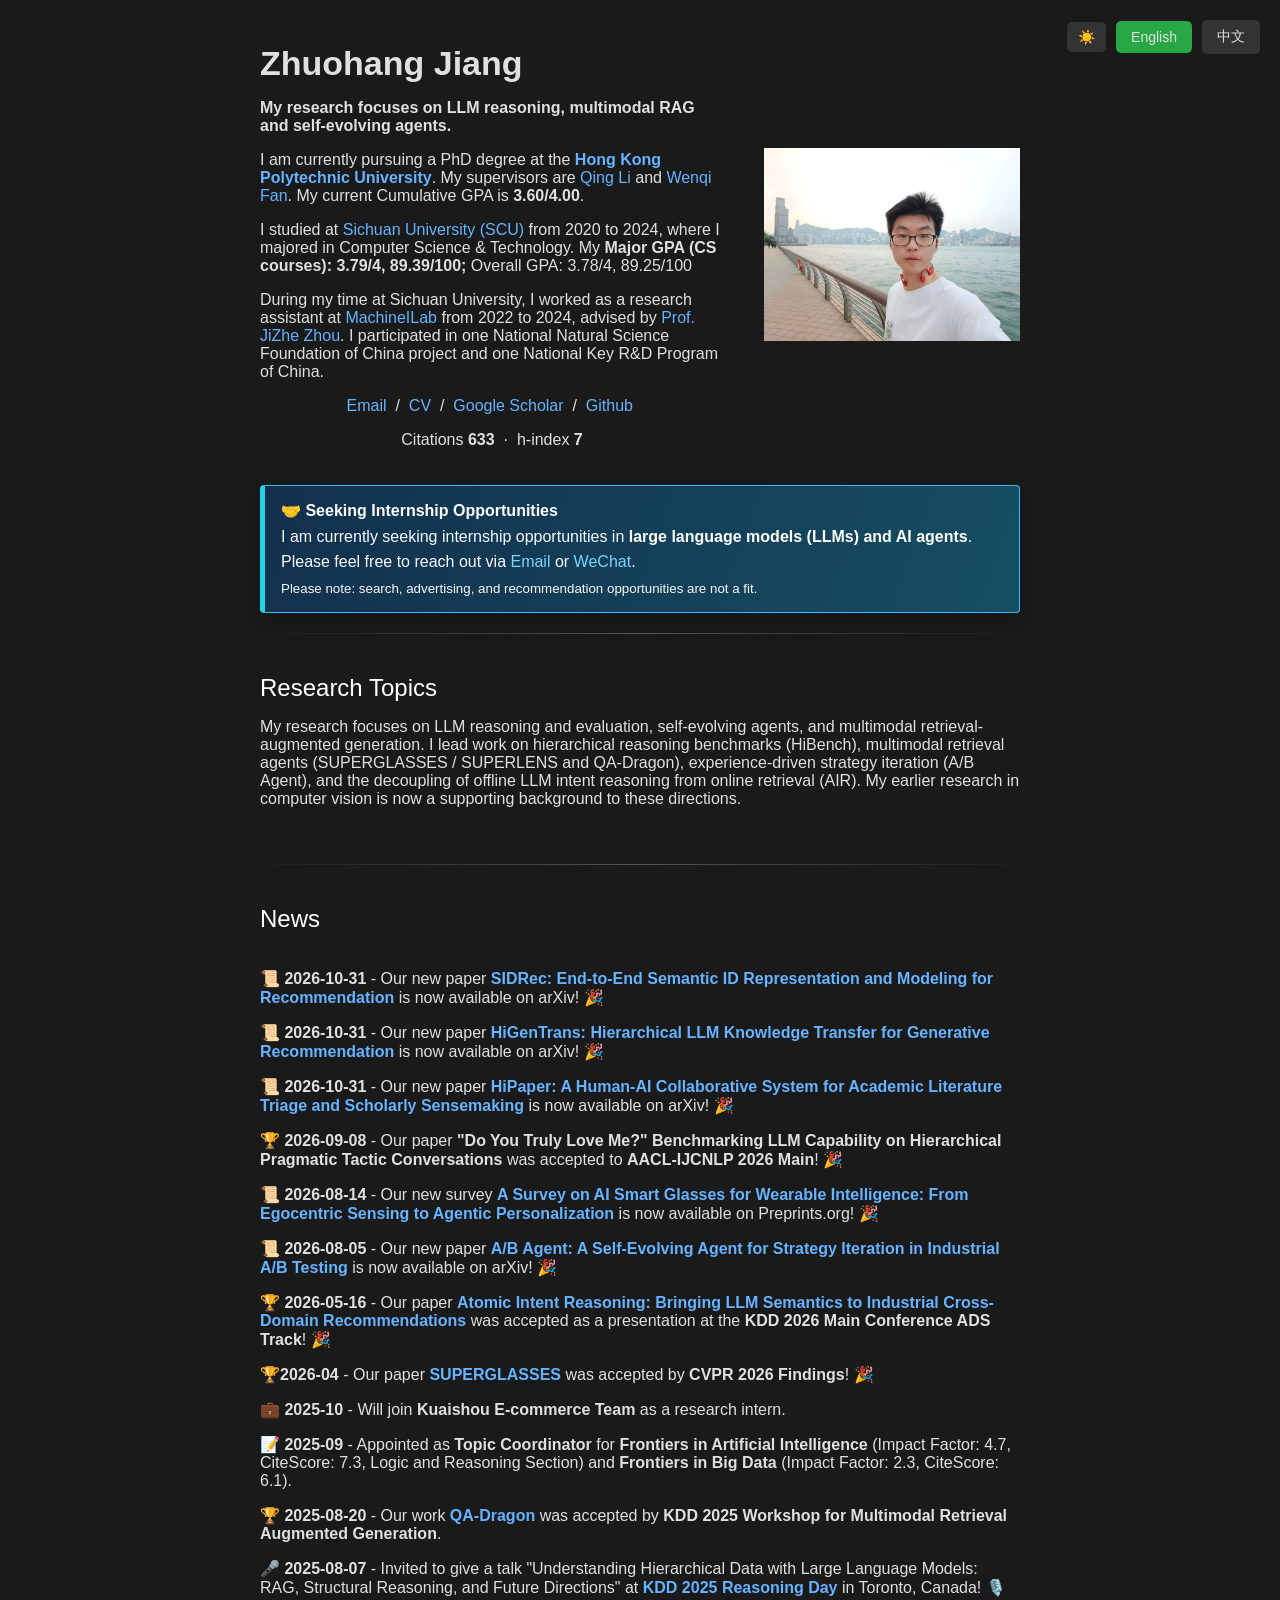
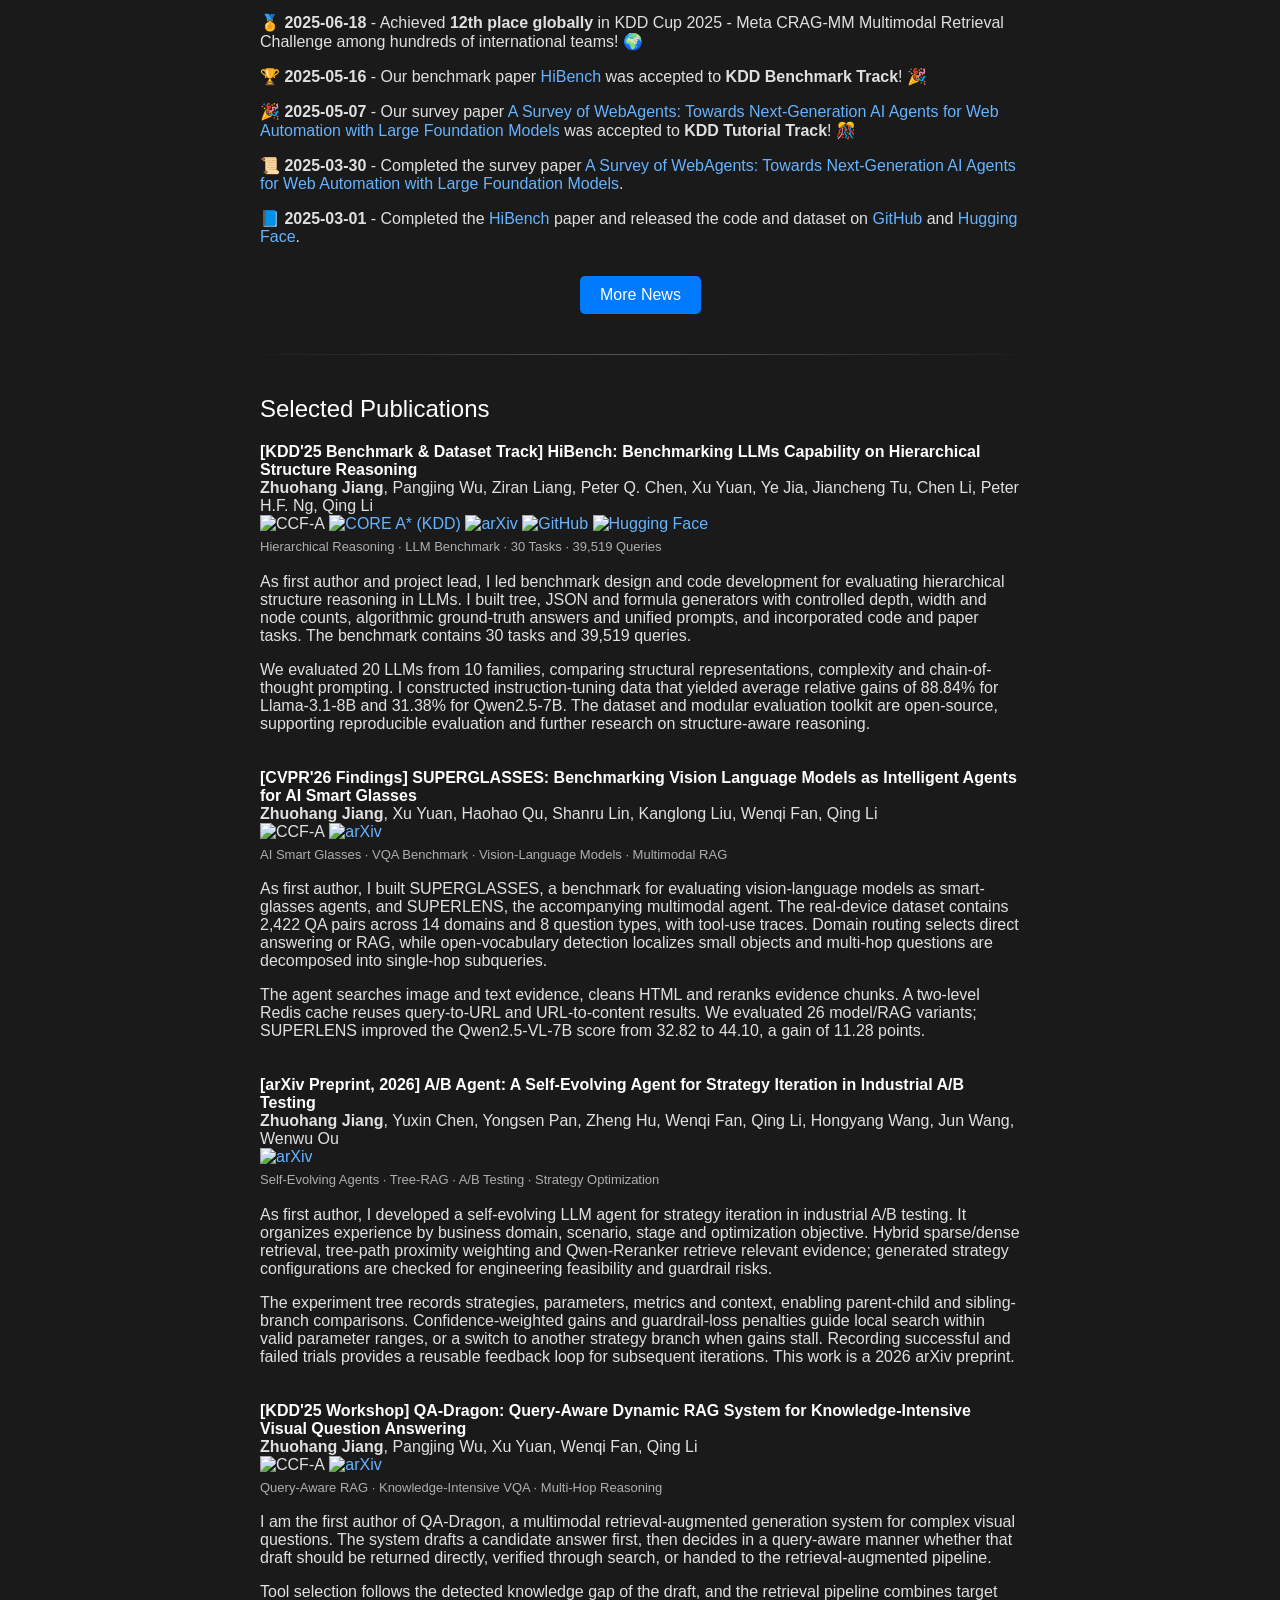
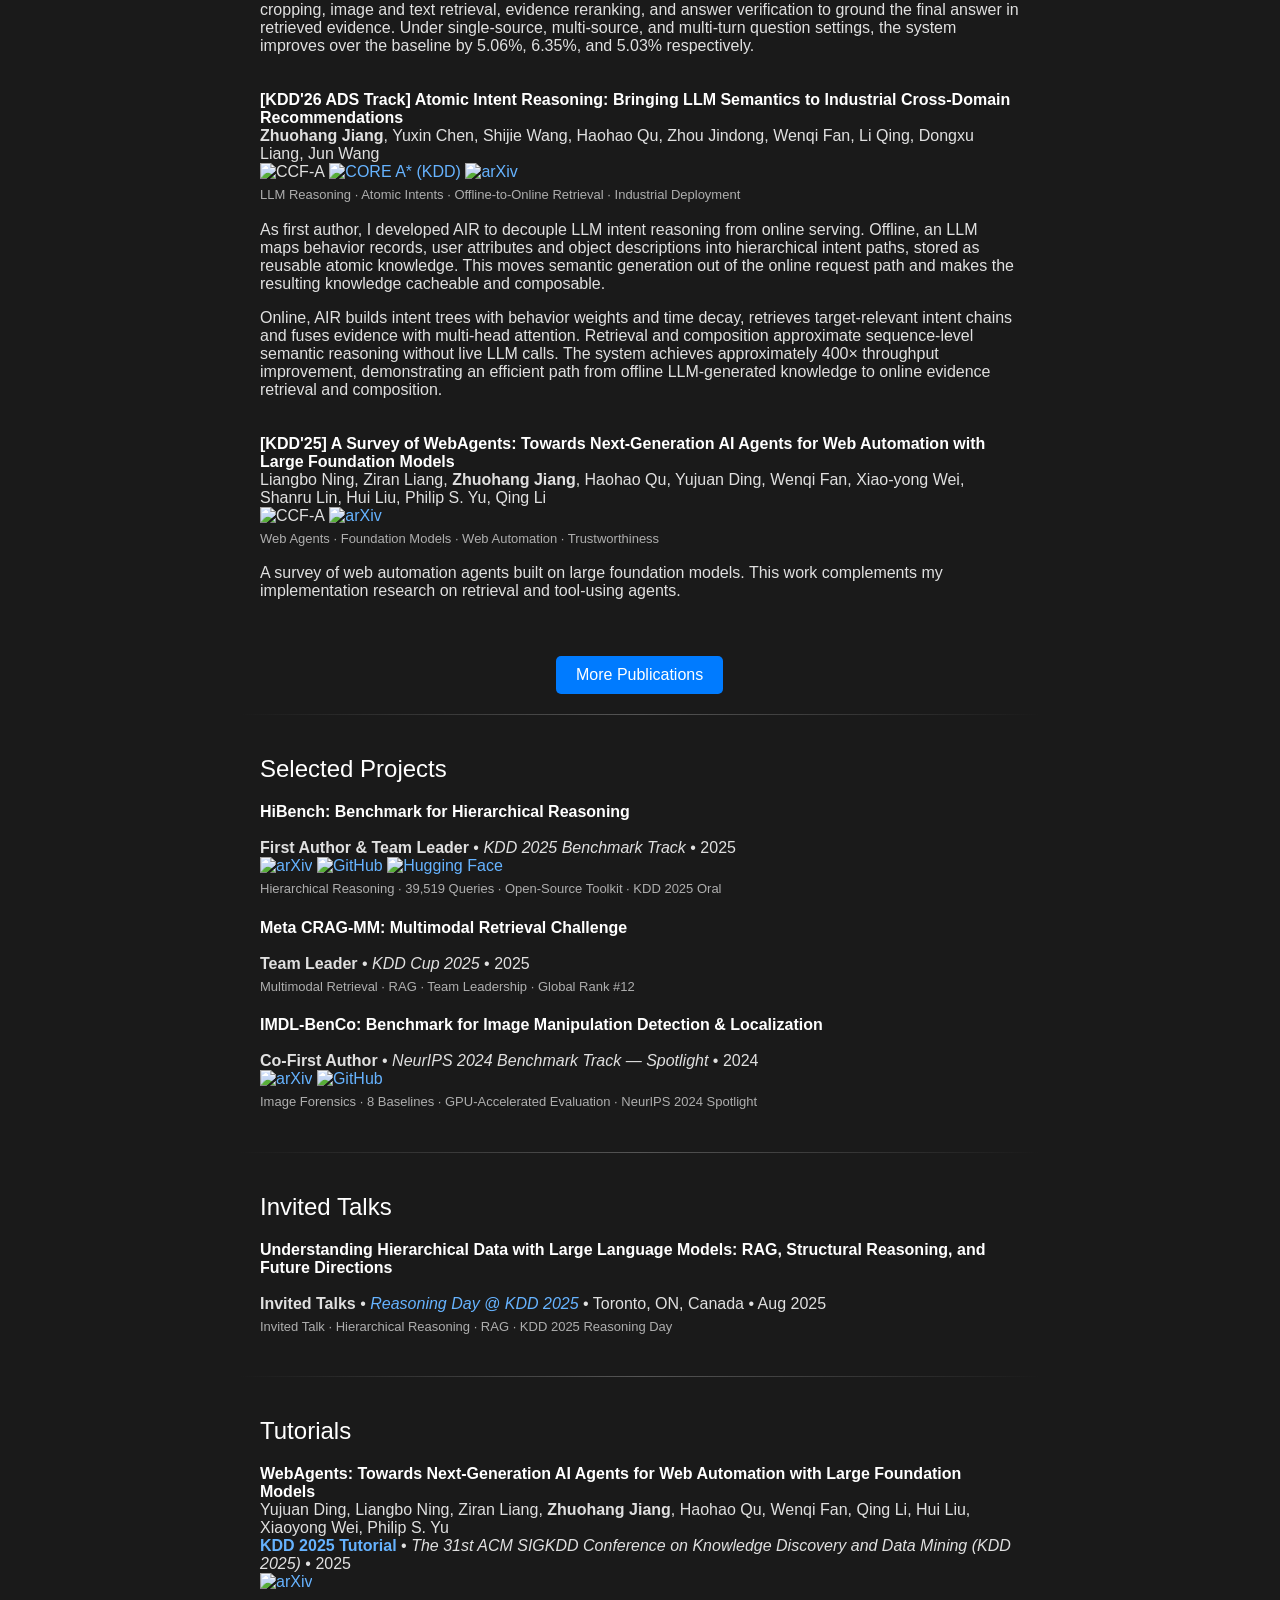
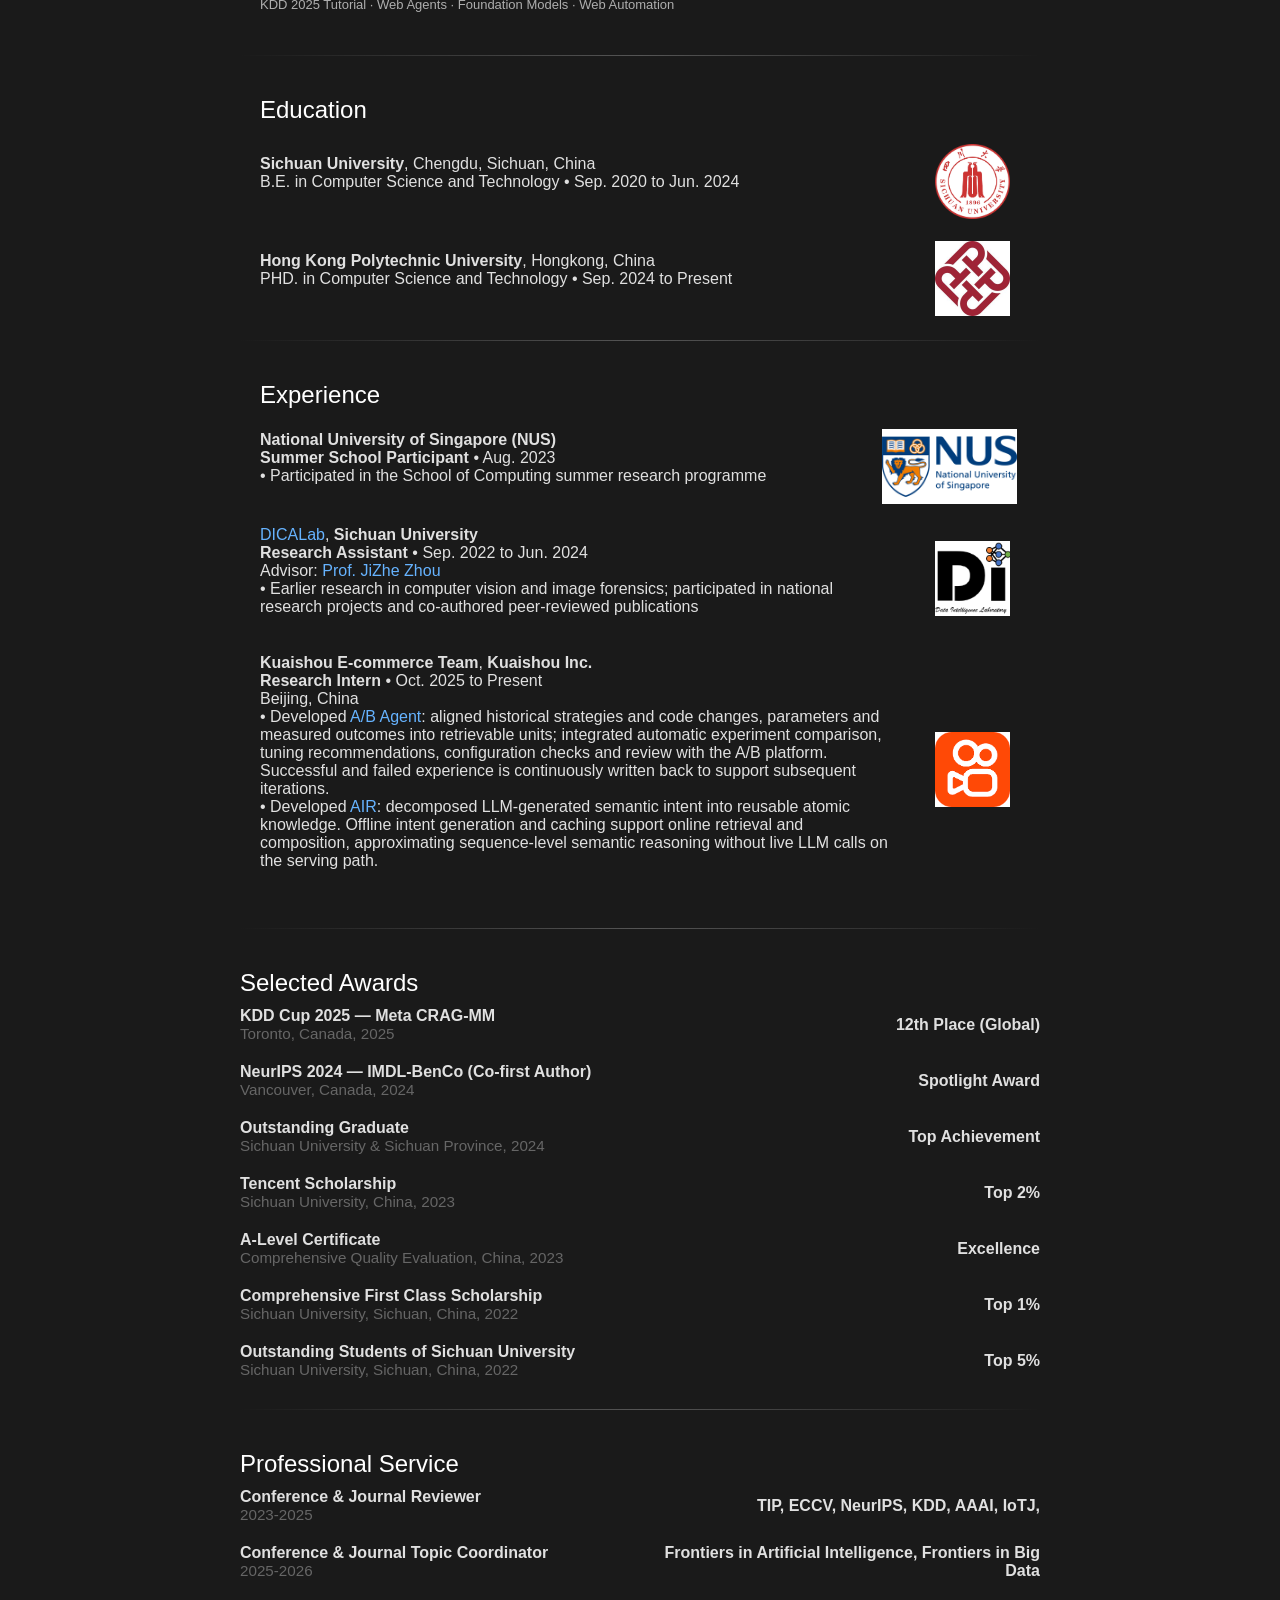
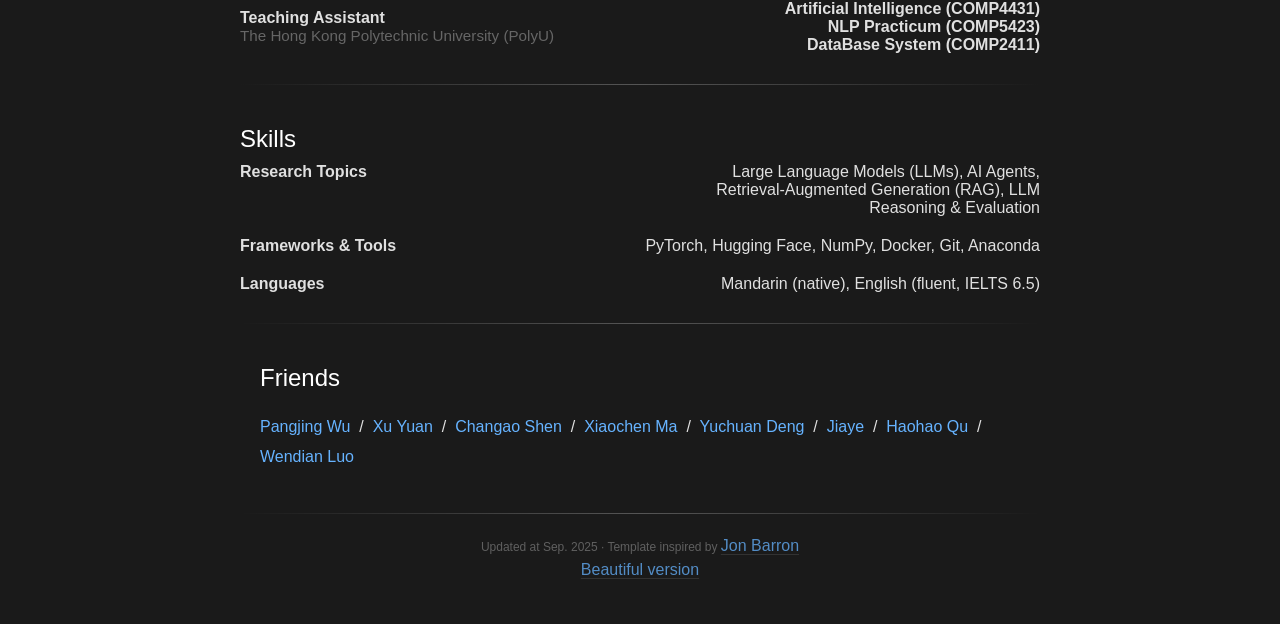
==== commit b2487cbe: "update" ====
--- a/index.html
+++ b/index.html
@@ -389,6 +389,13 @@
                     &nbsp/&nbsp
                     <a href="https://github.com/jzzzzh">Github</a>&nbsp
                   </p>
+                  <p style="text-align:center;margin-top: 8px;">
+                    <span class="lang-content lang-en">
+                       Citations
+                      <strong>633</strong> &nbsp;·&nbsp; h-index <strong>7</strong></span>
+                    <span class="lang-content lang-zh hidden">引用量
+                      <strong>633</strong> &nbsp;·&nbsp; h 指数 <strong>7</strong></span>
+                  </p>
                 </td>
                 <td style="padding:2.5%;width:40%;max-width:40%">
                   <a href="images/zhuohang.jpg"><img style="width:100%;max-width:100%" alt="profile photo"
@@ -460,6 +467,15 @@
                   <!-- 英文版本 -->
                   <div class="lang-content lang-en">
                     <div>
+                      <div>
+                        <p> <strong>📜 2026-10-31</strong> - Our new paper <strong><a href="https://arxiv.org/abs/2611.01136">SIDRec: End-to-End Semantic ID Representation and Modeling for Recommendation</a></strong> is now available on arXiv! 🎉</p>
+                      </div>
+                      <div>
+                        <p> <strong>📜 2026-10-31</strong> - Our new paper <strong><a href="https://arxiv.org/abs/2611.01129">HiGenTrans: Hierarchical LLM Knowledge Transfer for Generative Recommendation</a></strong> is now available on arXiv! 🎉</p>
+                      </div>
+                      <div>
+                        <p> <strong>📜 2026-10-31</strong> - Our new paper <strong><a href="https://arxiv.org/abs/2611.00762">HiPaper: A Human-AI Collaborative System for Academic Literature Triage and Scholarly Sensemaking</a></strong> is now available on arXiv! 🎉</p>
+                      </div>
                       <div>
                         <p> <strong>🏆 2026-09-08</strong> - Our paper <strong>"Do You Truly Love Me?" Benchmarking LLM Capability on Hierarchical Pragmatic Tactic Conversations</strong> was accepted to <strong>AACL-IJCNLP 2026 Main</strong>! 🎉</p>
                       </div>
@@ -566,6 +582,9 @@
                   <!-- 中文版本 -->
                   <div class="lang-content lang-zh hidden">
                     <div>
+                      <p> <strong>📜 2026-10-31</strong> - 我们的新论文<strong><a href="https://arxiv.org/abs/2611.01136">SIDRec：面向推荐的端到端语义 ID 表示与建模</a></strong>已发布于 arXiv！🎉</p>
+                      <p> <strong>📜 2026-10-31</strong> - 我们的新论文<strong><a href="https://arxiv.org/abs/2611.01129">HiGenTrans：面向生成式推荐的分层大模型知识迁移</a></strong>已发布于 arXiv！🎉</p>
+                      <p> <strong>📜 2026-10-31</strong> - 我们的新论文<strong><a href="https://arxiv.org/abs/2611.00762">HiPaper：面向学术文献甄选与科研认知的人机协作系统</a></strong>已发布于 arXiv！🎉</p>
                       <p> <strong>🏆 2026-09-08</strong> - 我们的论文<strong>《"Do You Truly Love Me?" Benchmarking LLM Capability on Hierarchical Pragmatic Tactic Conversations》</strong>被<strong>AACL-IJCNLP 2026 主会</strong>接收！🎉</p>
                       <p> <strong>📜 2026-08-14</strong> - 我们的新调研论文<strong><a href="https://www.preprints.org/manuscript/202608.0648">A Survey on AI Smart Glasses for Wearable Intelligence: From Egocentric Sensing to Agentic Personalization</a></strong>已发布于 Preprints.org！🎉</p>
                       <p> <strong>📜 2026-08-05</strong> - 我们的新论文<strong><a href="https://arxiv.org/abs/2608.04625">A/B Agent：面向工业 A/B 测试策略迭代的自进化智能体</a></strong>已发布于 arXiv！🎉</p>
@@ -794,6 +813,31 @@
             <tbody>
               <tr>
                 <td style="padding:0px 20px 20px 20px;width:100%;vertical-align:middle">
+                  <papertitle>[KDD'25] A Survey of WebAgents: Towards Next-Generation AI Agents for Web Automation with
+                    Large
+                    Foundation Models</papertitle>
+                  <br>
+                  Liangbo Ning, Ziran Liang, <b>Zhuohang Jiang</b>, Haohao Qu, Yujuan Ding, Wenqi Fan, Xiao-yong Wei,
+                  Shanru Lin, Hui Liu, Philip S. Yu, Qing Li
+                  <br>
+                  <img src="https://img.shields.io/badge/CCF_A-KDD-1f77b4?style=flat-square" alt="CCF-A">
+                  <a href="https://arxiv.org/abs/2503.23350"><img
+                      src="https://img.shields.io/badge/arXiv-2503.23350-b31b1b?style=flat-square" alt="arXiv"></a>
+                  <br>
+                  <span class="summary-keywords">Web Agents · Foundation Models · Web Automation · Trustworthiness</span>
+<p class="lang-content lang-en">A survey of web automation agents built on large foundation models. This work complements my implementation research on retrieval and tool-using agents.</p>
+<p class="lang-content lang-zh hidden">围绕大基础模型驱动的网页自动化智能体开展综述研究，与我的检索增强、工具使用和智能体系统实践形成互补。</p>
+                </td>
+              </tr>
+            </tbody>
+          </table>
+
+          <div class="more-publications" style="display: none;">
+<table
+            style="width:100%;border:0px;border-spacing:0px;border-collapse:separate;margin-right:auto;margin-left:auto;">
+            <tbody>
+              <tr>
+                <td style="padding:0px 20px 20px 20px;width:100%;vertical-align:middle">
                   <papertitle>[AACL-IJCNLP'26 Main] "Do You Truly Love Me?" Benchmarking LLM Capability on Hierarchical
                     Pragmatic Tactic Conversations</papertitle>
                   <br>
@@ -811,31 +855,6 @@
               </tr>
             </tbody>
           </table>
-<table
-            style="width:100%;border:0px;border-spacing:0px;border-collapse:separate;margin-right:auto;margin-left:auto;">
-            <tbody>
-              <tr>
-                <td style="padding:0px 20px 20px 20px;width:100%;vertical-align:middle">
-                  <papertitle>[KDD'25] A Survey of WebAgents: Towards Next-Generation AI Agents for Web Automation with
-                    Large
-                    Foundation Models</papertitle>
-                  <br>
-                  Liangbo Ning, Ziran Liang, <b>Zhuohang Jiang</b>, Haohao Qu, Yujuan Ding, Wenqi Fan, Xiao-yong Wei,
-                  Shanru Lin, Hui Liu, Philip S. Yu, Qing Li
-                  <br>
-                  <img src="https://img.shields.io/badge/CCF_A-KDD-1f77b4?style=flat-square" alt="CCF-A">
-                  <a href="https://arxiv.org/abs/2503.23350"><img
-                      src="https://img.shields.io/badge/arXiv-2503.23350-b31b1b?style=flat-square" alt="arXiv"></a>
-                  <br>
-                  <span class="summary-keywords">Web Agents · Foundation Models · Web Automation · Trustworthiness</span>
-<p class="lang-content lang-en">A survey of web automation agents built on large foundation models. This work complements my implementation research on retrieval and tool-using agents.</p>
-<p class="lang-content lang-zh hidden">围绕大基础模型驱动的网页自动化智能体开展综述研究，与我的检索增强、工具使用和智能体系统实践形成互补。</p>
-                </td>
-              </tr>
-            </tbody>
-          </table>
-
-          <div class="more-publications" style="display: none;">
 <table
             style="width:100%;border:0px;border-spacing:0px;border-collapse:separate;margin-right:auto;margin-left:auto;">
             <tbody>
@@ -933,6 +952,64 @@
                       src="https://img.shields.io/badge/Journal-Major_Revision-ff7f0e?style=flat-square" alt="期刊大修" title="期刊大修"></span>
                   </div>
                   <span class="summary-keywords">Zero-Shot Anomaly Detection · Tri-Regional Masks · Semantic Calibration</span>
+                </td>
+              </tr>
+            </tbody>
+          </table>
+
+          <table
+            style="width:100%;border:0px;border-spacing:0px;border-collapse:separate;margin-right:auto;margin-left:auto;">
+            <tbody>
+              <tr>
+                <td style="padding:0px 20px 20px 20px;width:100%;vertical-align:middle">
+                  <papertitle>SIDRec: End-to-End Semantic ID Representation and Modeling for
+                    Recommendation</papertitle>
+                  <br>
+                  <b>Zhuohang Jiang</b>, Yongsen Pan, Pangjing Wu, Zihuai Zhao, Zheng Hu, Yuxin Chen
+                  <br>
+                  <a href="https://arxiv.org/abs/2611.01136"><img
+                    src="https://img.shields.io/badge/arXiv-2611.01136-b31b1b?style=flat-square" alt="arXiv"></a>
+                  <br>
+                  <span class="summary-keywords">Semantic IDs · Generative Recommendation · Collaborative Filtering · End-to-End Optimization</span>
+                </td>
+              </tr>
+            </tbody>
+          </table>
+
+          <table
+            style="width:100%;border:0px;border-spacing:0px;border-collapse:separate;margin-right:auto;margin-left:auto;">
+            <tbody>
+              <tr>
+                <td style="padding:0px 20px 20px 20px;width:100%;vertical-align:middle">
+                  <papertitle>HiGenTrans: Hierarchical LLM Knowledge Transfer for Generative
+                    Recommendation</papertitle>
+                  <br>
+                  <b>Zhuohang Jiang</b>, Yuxin Chen, Haohao Qu, ZeFei Luo, Yunlong Wang, Xu Yuan, Haojie Ding, Boheng
+                  Zhang, Fan Yang, Hongyang Wang, Jun Wang, Zhongbo Sun, Wenqi Fan, Qing Li, Wenwu Ou, Peng Jiang
+                  <br>
+                  <a href="https://arxiv.org/abs/2611.01129"><img
+                    src="https://img.shields.io/badge/arXiv-2611.01129-b31b1b?style=flat-square" alt="arXiv"></a>
+                  <br>
+                  <span class="summary-keywords">LLM Knowledge Transfer · Generative Recommendation · Semantic IDs · Multi-Signal Calibration</span>
+                </td>
+              </tr>
+            </tbody>
+          </table>
+          <table
+            style="width:100%;border:0px;border-spacing:0px;border-collapse:separate;margin-right:auto;margin-left:auto;">
+            <tbody>
+              <tr>
+                <td style="padding:0px 20px 20px 20px;width:100%;vertical-align:middle">
+                  <papertitle>HiPaper: A Human-AI Collaborative System for Academic Literature Triage and Scholarly
+                    Sensemaking</papertitle>
+                  <br>
+                  Ye Jia, Pangjing Wu, Hayley Y. W. Gu, <b>Zhuohang Jiang</b>, Xu Yuan, Peter H. F. Ng, Zackary P. T.
+                  Sin, Qing Li, Chen Li
+                  <br>
+                  <a href="https://arxiv.org/abs/2611.00762"><img
+                    src="https://img.shields.io/badge/arXiv-2611.00762-b31b1b?style=flat-square" alt="arXiv"></a>
+                  <br>
+                  <span class="summary-keywords">Human-AI Collaboration · Literature Review · Scholarly Sensemaking · Information Retrieval</span>
                 </td>
               </tr>
             </tbody>
@@ -1902,7 +1979,7 @@
                   <a href="https://kimokcheon.github.io/">Yuchuan Deng</a> &nbsp;/&nbsp;
                   <a href="https://www.jiaye.hk.cn/">Jiaye</a> &nbsp;/&nbsp;
                   <a href="https://quhaoh233.github.io/page/">Haohao Qu</a> &nbsp;/&nbsp;
-                  <a href="https://res.wendiann.cn/"><span class="lang-content lang-en">Wendian Luo</span><span class="lang-content lang-zh hidden">罗文典</span></a>
+                  <a href="https://res.wendiann.cn/"><span class="lang-content lang-en">Wendian Luo</span><span class="lang-content lang-zh hidden">罗文典 Wendian Luo</span></a>
                 </td>
               </tr>
             </tbody>
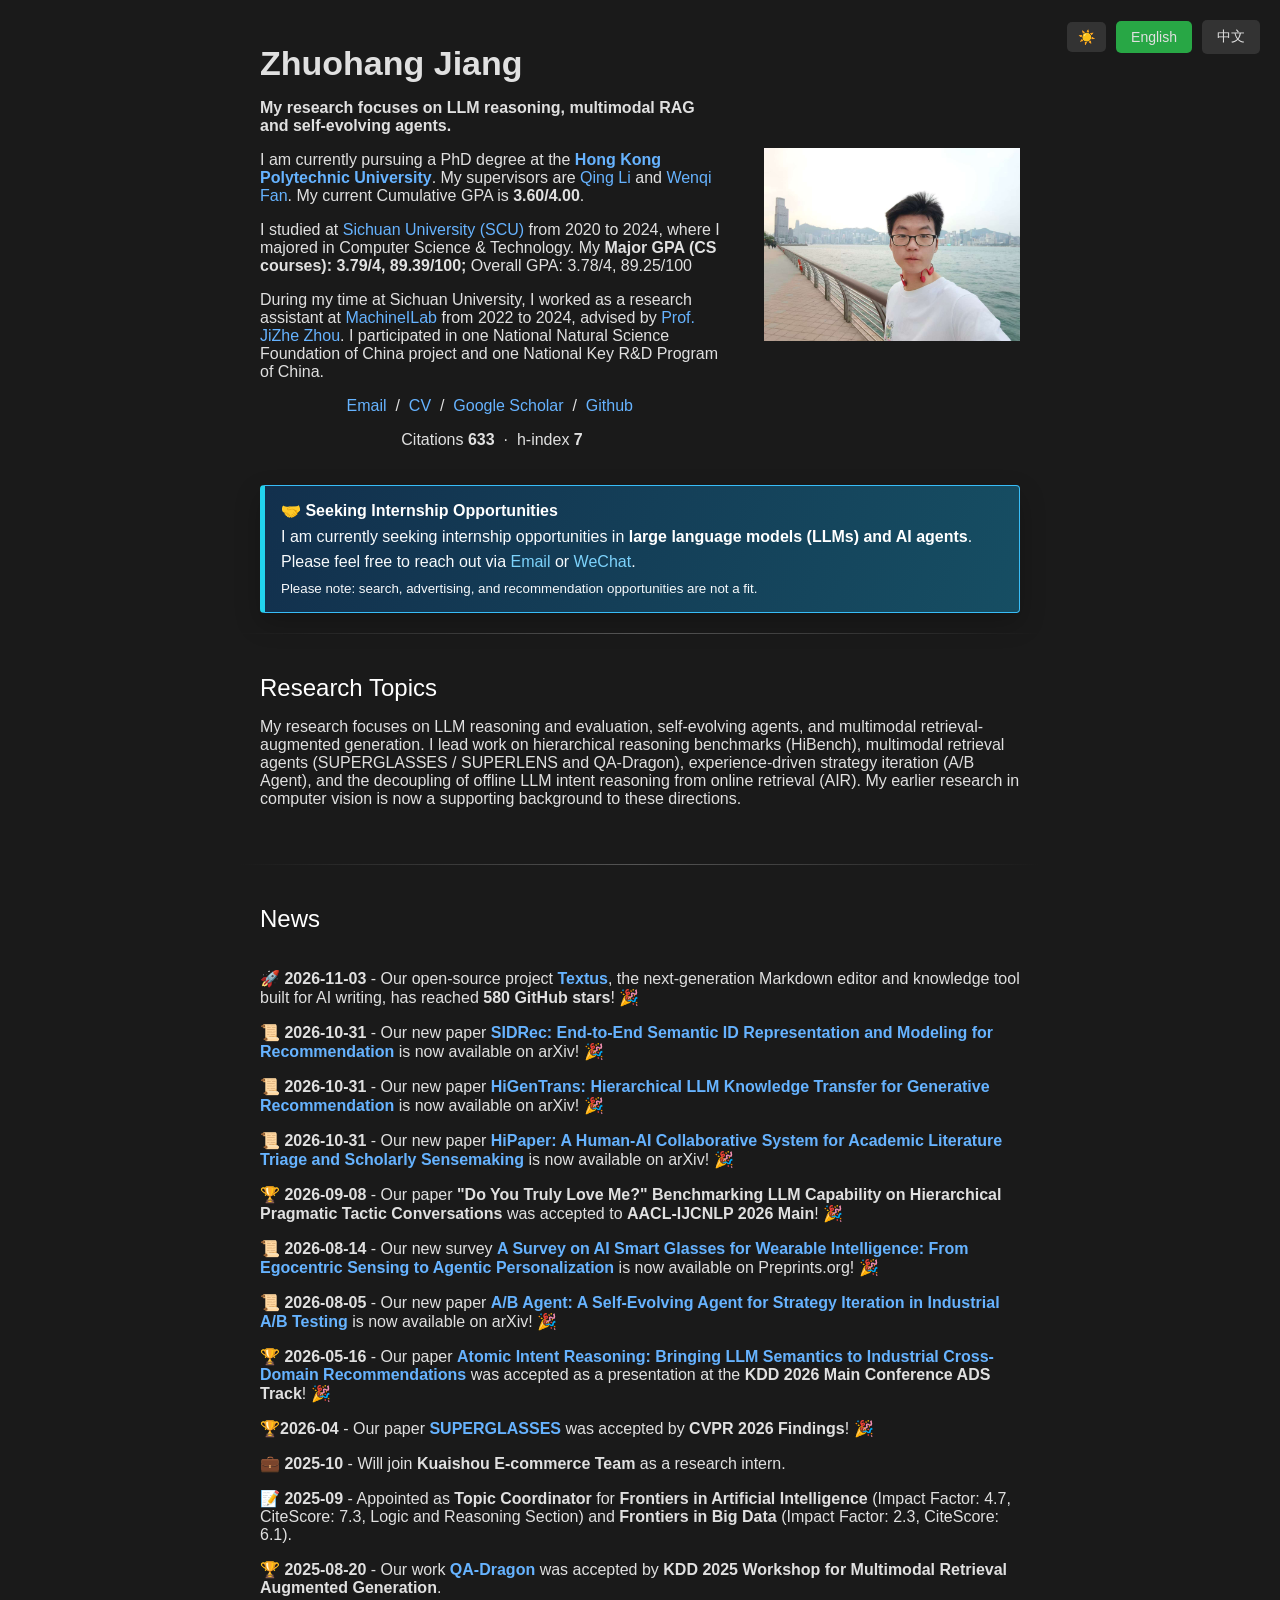
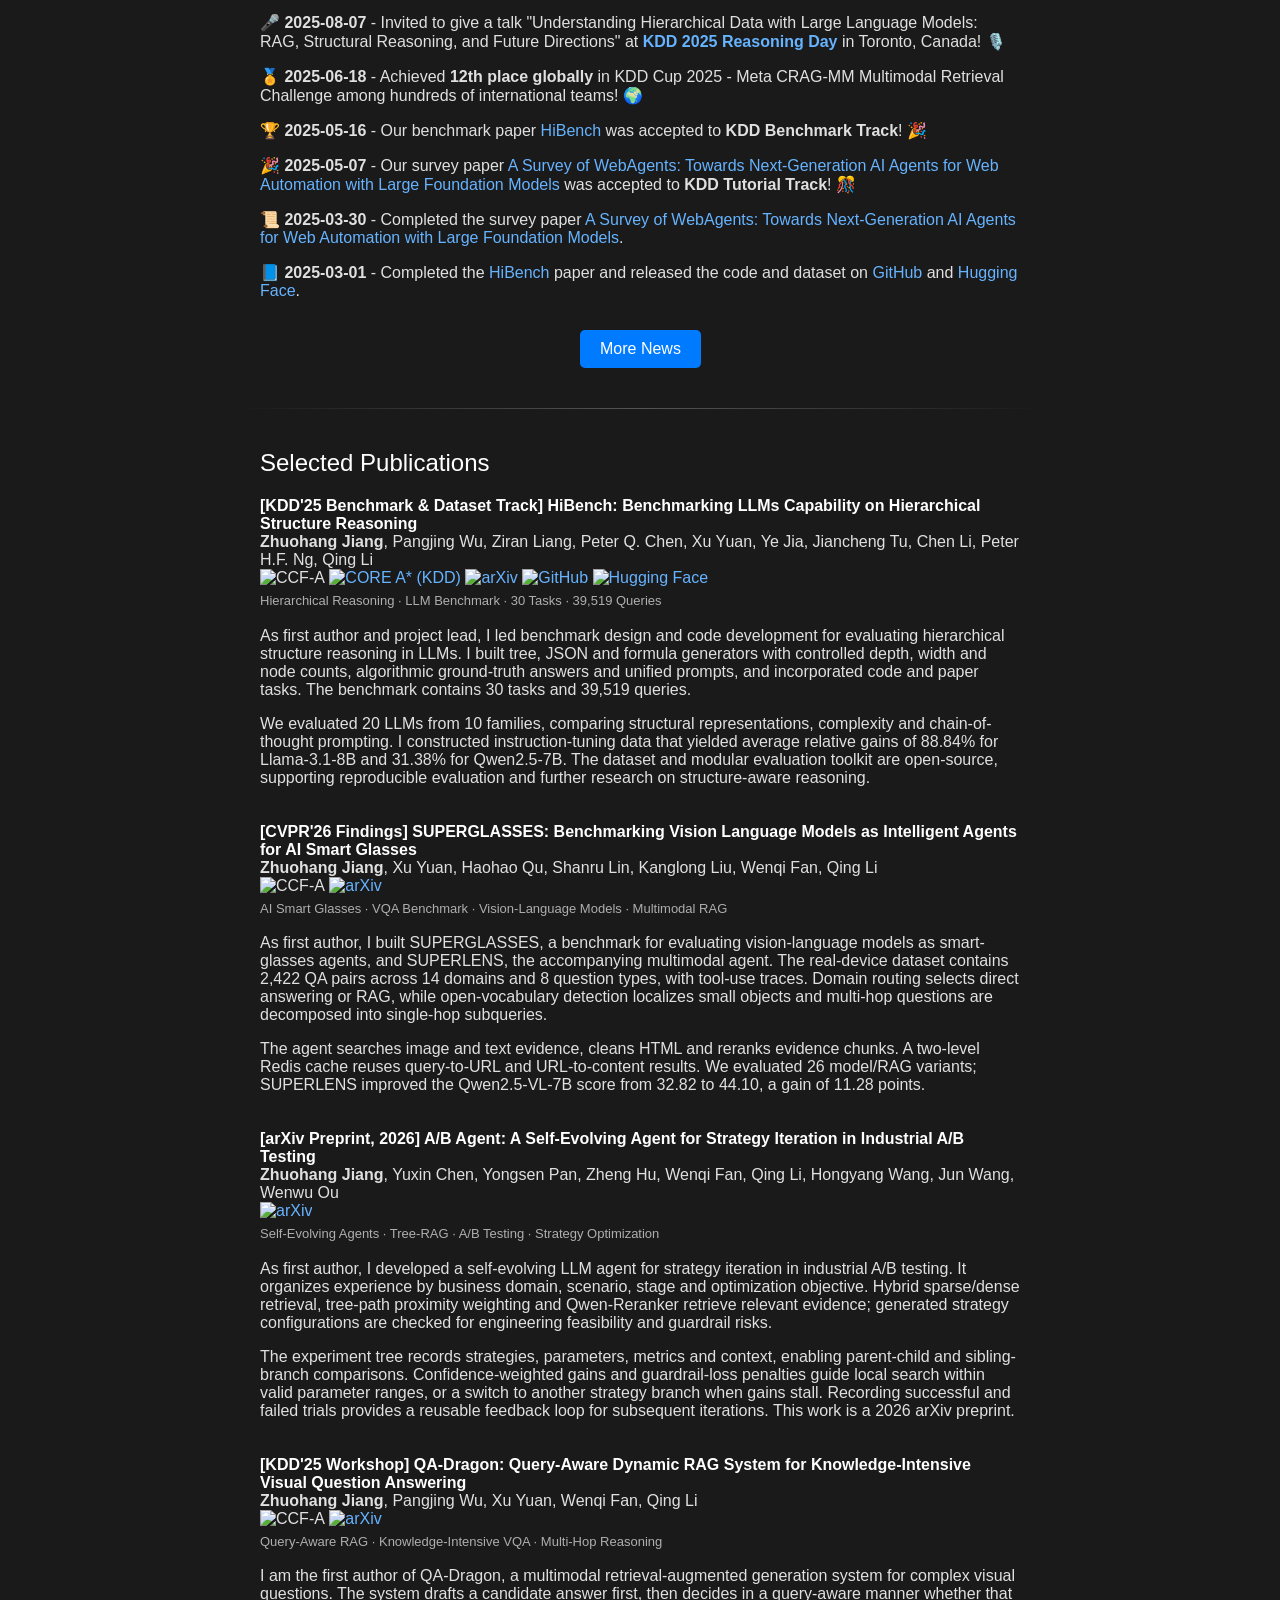
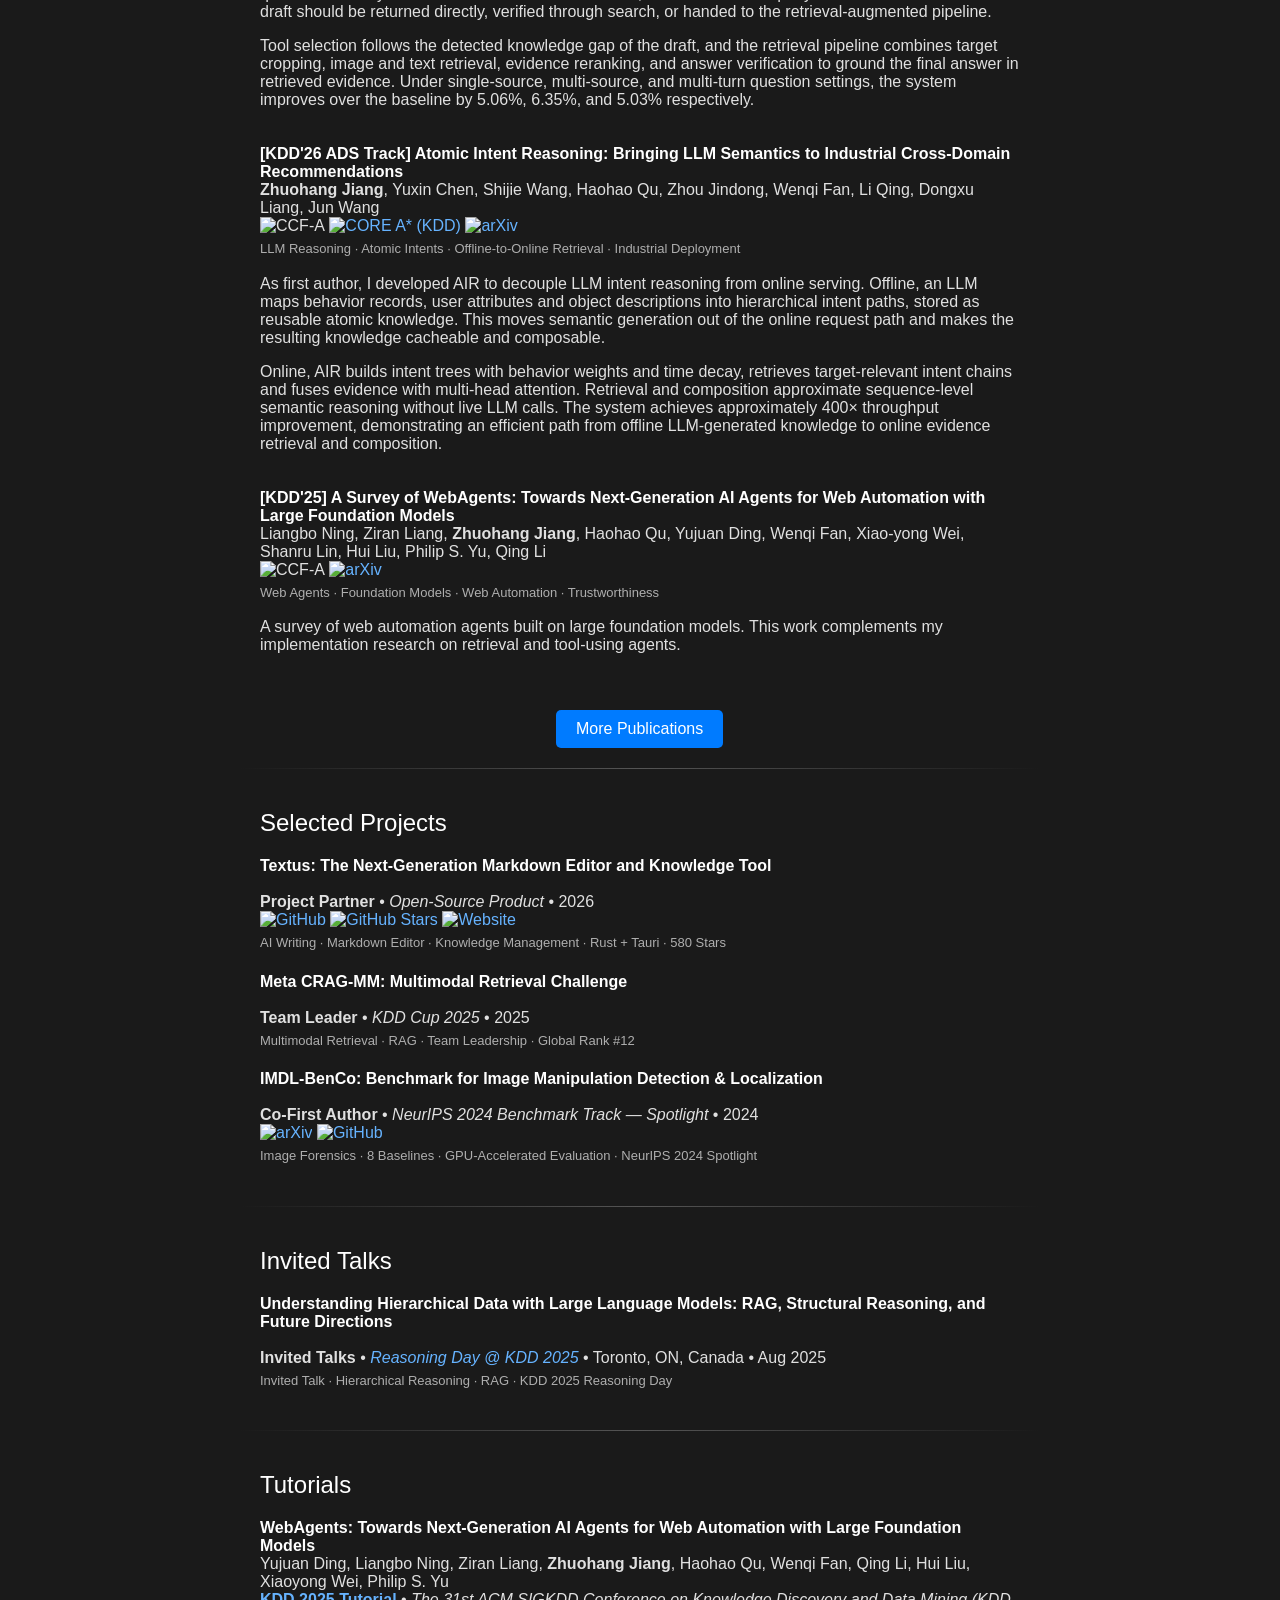
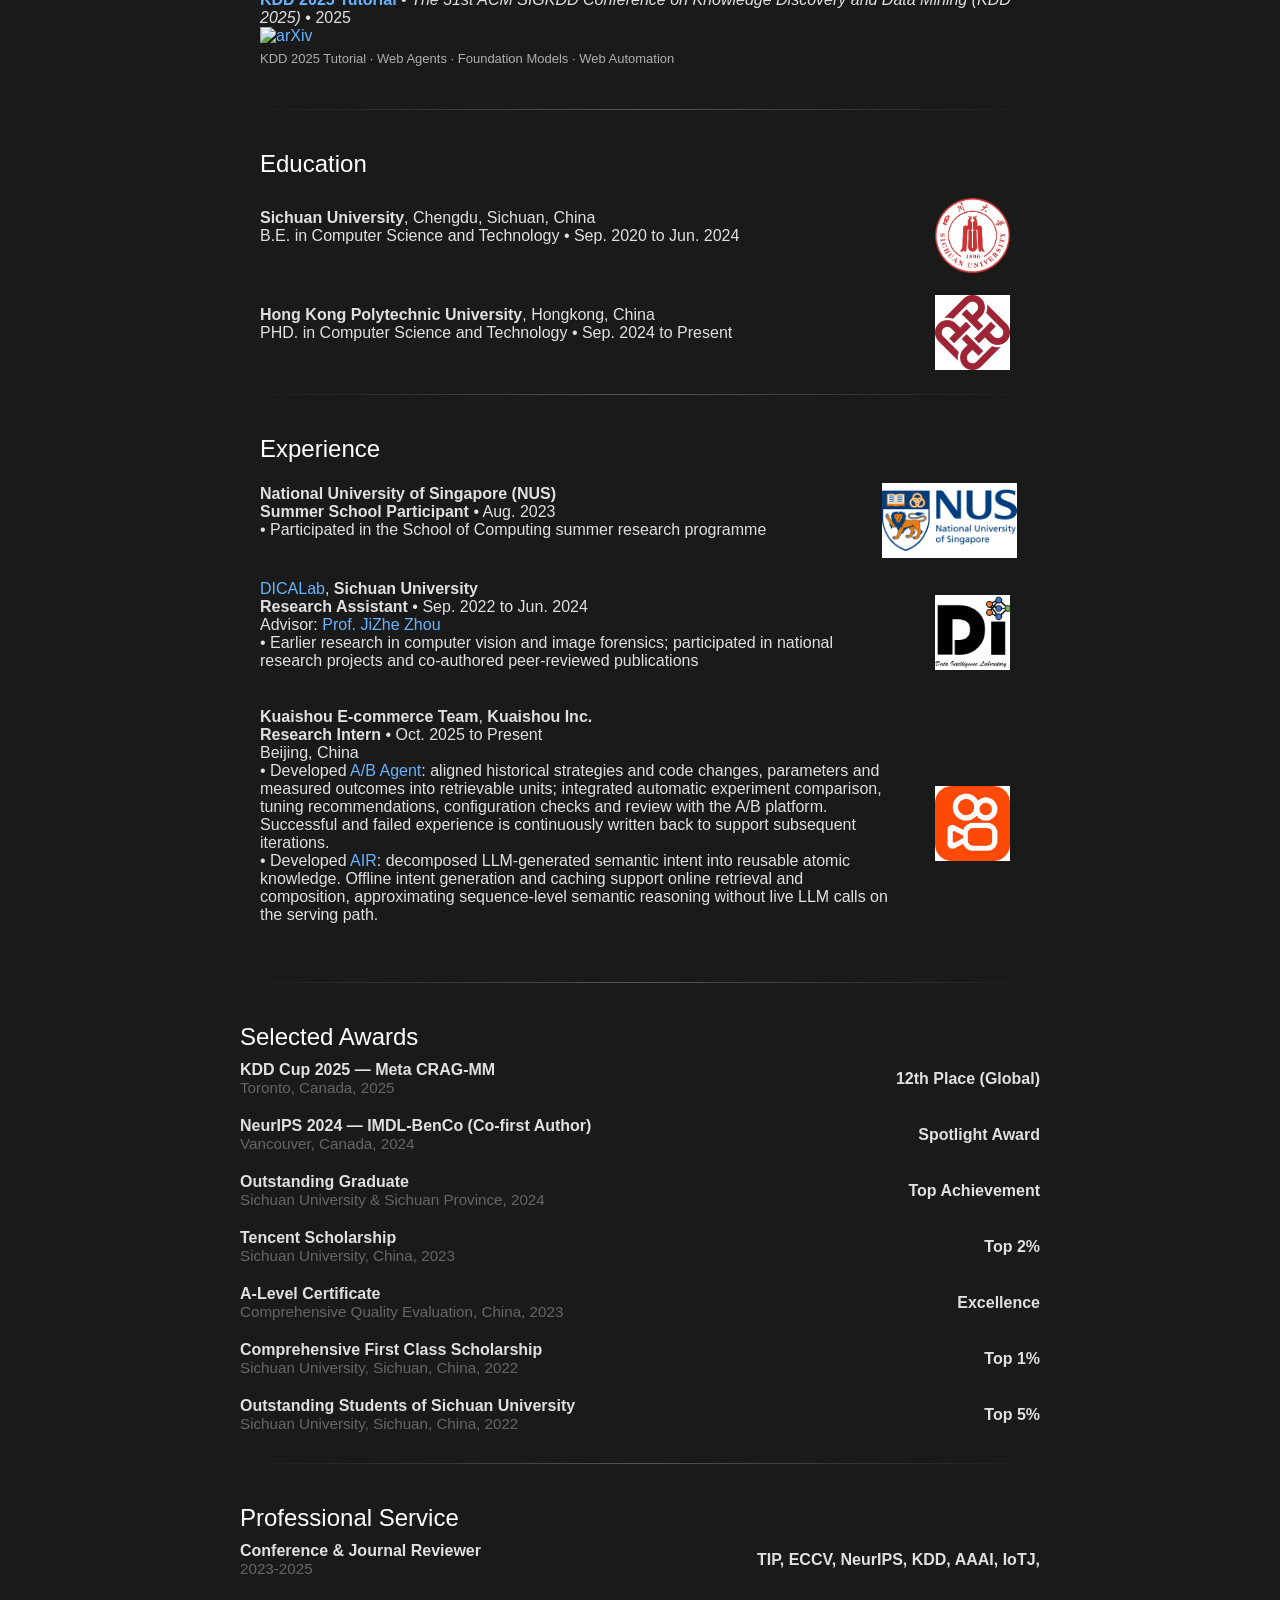
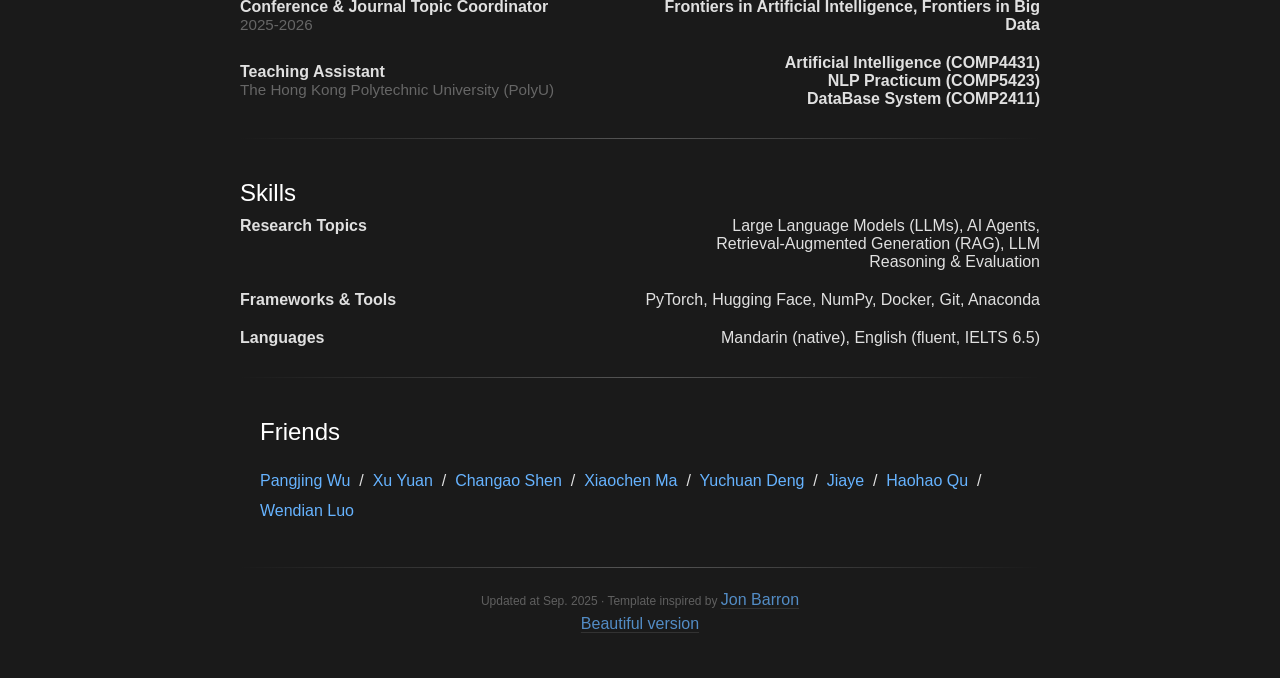
==== commit a02b497b: "update" ====
--- a/index.html
+++ b/index.html
@@ -467,6 +467,9 @@
                   <!-- 英文版本 -->
                   <div class="lang-content lang-en">
                     <div>
+                      <div>
+                        <p> <strong>🚀 2026-11-03</strong> - Our open-source project <strong><a href="https://github.com/CatVinci-Studio/Textus">Textus</a></strong>, the next-generation Markdown editor and knowledge tool built for AI writing, has reached <strong>580 GitHub stars</strong>! 🎉</p>
+                      </div>
                       <div>
                         <p> <strong>📜 2026-10-31</strong> - Our new paper <strong><a href="https://arxiv.org/abs/2611.01136">SIDRec: End-to-End Semantic ID Representation and Modeling for Recommendation</a></strong> is now available on arXiv! 🎉</p>
                       </div>
@@ -582,6 +585,7 @@
                   <!-- 中文版本 -->
                   <div class="lang-content lang-zh hidden">
                     <div>
+                      <p> <strong>🚀 2026-11-03</strong> - 我们的开源项目<strong><a href="https://github.com/CatVinci-Studio/Textus">Textus</a></strong>（面向 AI 写作的新一代 Markdown 编辑器与知识管理工具）GitHub Star 已达 <strong>580</strong>！🎉</p>
                       <p> <strong>📜 2026-10-31</strong> - 我们的新论文<strong><a href="https://arxiv.org/abs/2611.01136">SIDRec：面向推荐的端到端语义 ID 表示与建模</a></strong>已发布于 arXiv！🎉</p>
                       <p> <strong>📜 2026-10-31</strong> - 我们的新论文<strong><a href="https://arxiv.org/abs/2611.01129">HiGenTrans：面向生成式推荐的分层大模型知识迁移</a></strong>已发布于 arXiv！🎉</p>
                       <p> <strong>📜 2026-10-31</strong> - 我们的新论文<strong><a href="https://arxiv.org/abs/2611.00762">HiPaper：面向学术文献甄选与科研认知的人机协作系统</a></strong>已发布于 arXiv！🎉</p>
@@ -1249,29 +1253,30 @@
               <tr>
                 <td style="padding:0px 20px 20px 20px;width:100%;vertical-align:middle">
                   <papertitle>
-                    <span class="lang-content lang-en">HiBench: Benchmark for Hierarchical Reasoning</span>
-                    <span class="lang-content lang-zh hidden">HiBench：层次化推理基准</span>
+                    <span class="lang-content lang-en">Textus: The Next-Generation Markdown Editor and Knowledge Tool</span>
+                    <span class="lang-content lang-zh hidden">Textus：面向 AI 写作的新一代 Markdown 编辑器与知识管理工具</span>
                   </papertitle>
                   <br>
-                  <strong>First Author & Team Leader</strong> • <em>KDD 2025 Benchmark Track</em> • 2025
-                  <br>
-                  <a href="https://arxiv.org/abs/2503.00912"><img
-                      src="https://img.shields.io/badge/arXiv-2503.00912-b31b1b?style=flat-square" alt="arXiv"></a>
-                  <a href="https://github.com/jzzzzh/HiBench"><img
-                      src="https://img.shields.io/badge/GitHub-HiBench-181717?style=flat-square&logo=github"
+                  <strong>Project Partner</strong> • <em>Open-Source Product</em> • 2026
+                  <br>
+                  <a href="https://github.com/CatVinci-Studio/Textus"><img
+                      src="https://img.shields.io/badge/GitHub-Textus-181717?style=flat-square&logo=github"
                       alt="GitHub"></a>
-                  <a href="https://huggingface.co/datasets/zhuohang/HiBench"><img
-                      src="https://img.shields.io/badge/Hugging%20Face-Dataset-yellow?style=flat-square&logo=huggingface"
-                      alt="Hugging Face"></a>
+                  <a href="https://github.com/CatVinci-Studio/Textus"><img
+                      src="https://img.shields.io/github/stars/CatVinci-Studio/Textus?style=flat-square&label=Stars"
+                      alt="GitHub Stars"></a>
+                  <a href="https://textus.catvinci.com"><img
+                      src="https://img.shields.io/badge/Website-textus.catvinci.com-181717?style=flat-square"
+                      alt="Website"></a>
                   <br>
                   <!-- 英文版本 -->
                   <div class="lang-content lang-en">
-                    <span class="summary-keywords">Hierarchical Reasoning · 39,519 Queries · Open-Source Toolkit · KDD 2025 Oral</span>
+                    <span class="summary-keywords">AI Writing · Markdown Editor · Knowledge Management · Rust + Tauri · 580 Stars</span>
                   </div>
 
                   <!-- 中文版本 -->
                   <div class="lang-content lang-zh hidden">
-                    <span class="summary-keywords">层次化推理 · 39,519 条查询 · 开源工具包 · KDD 2025 口头报告</span>
+                    <span class="summary-keywords">AI 写作 · Markdown 编辑器 · 知识管理 · Rust + Tauri · 580 Star</span>
                   </div>
                 </td>
               </tr>
